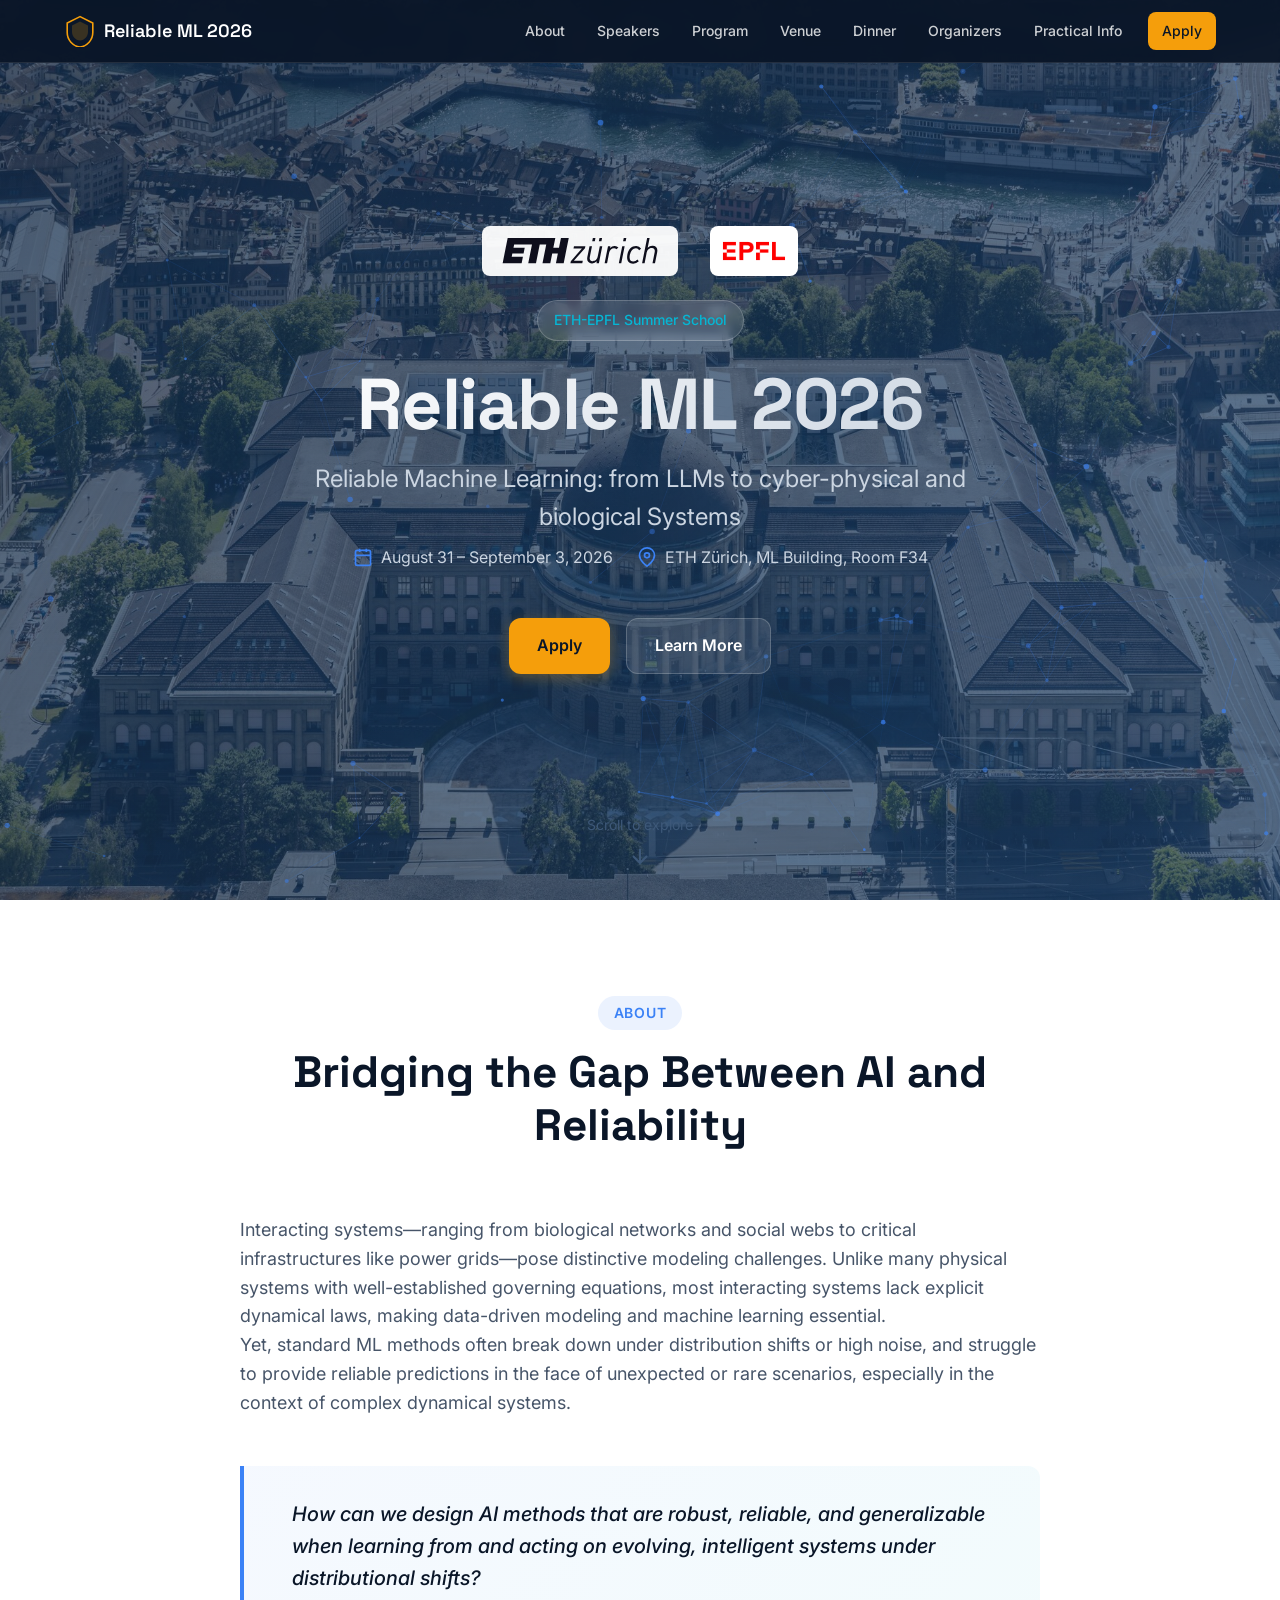
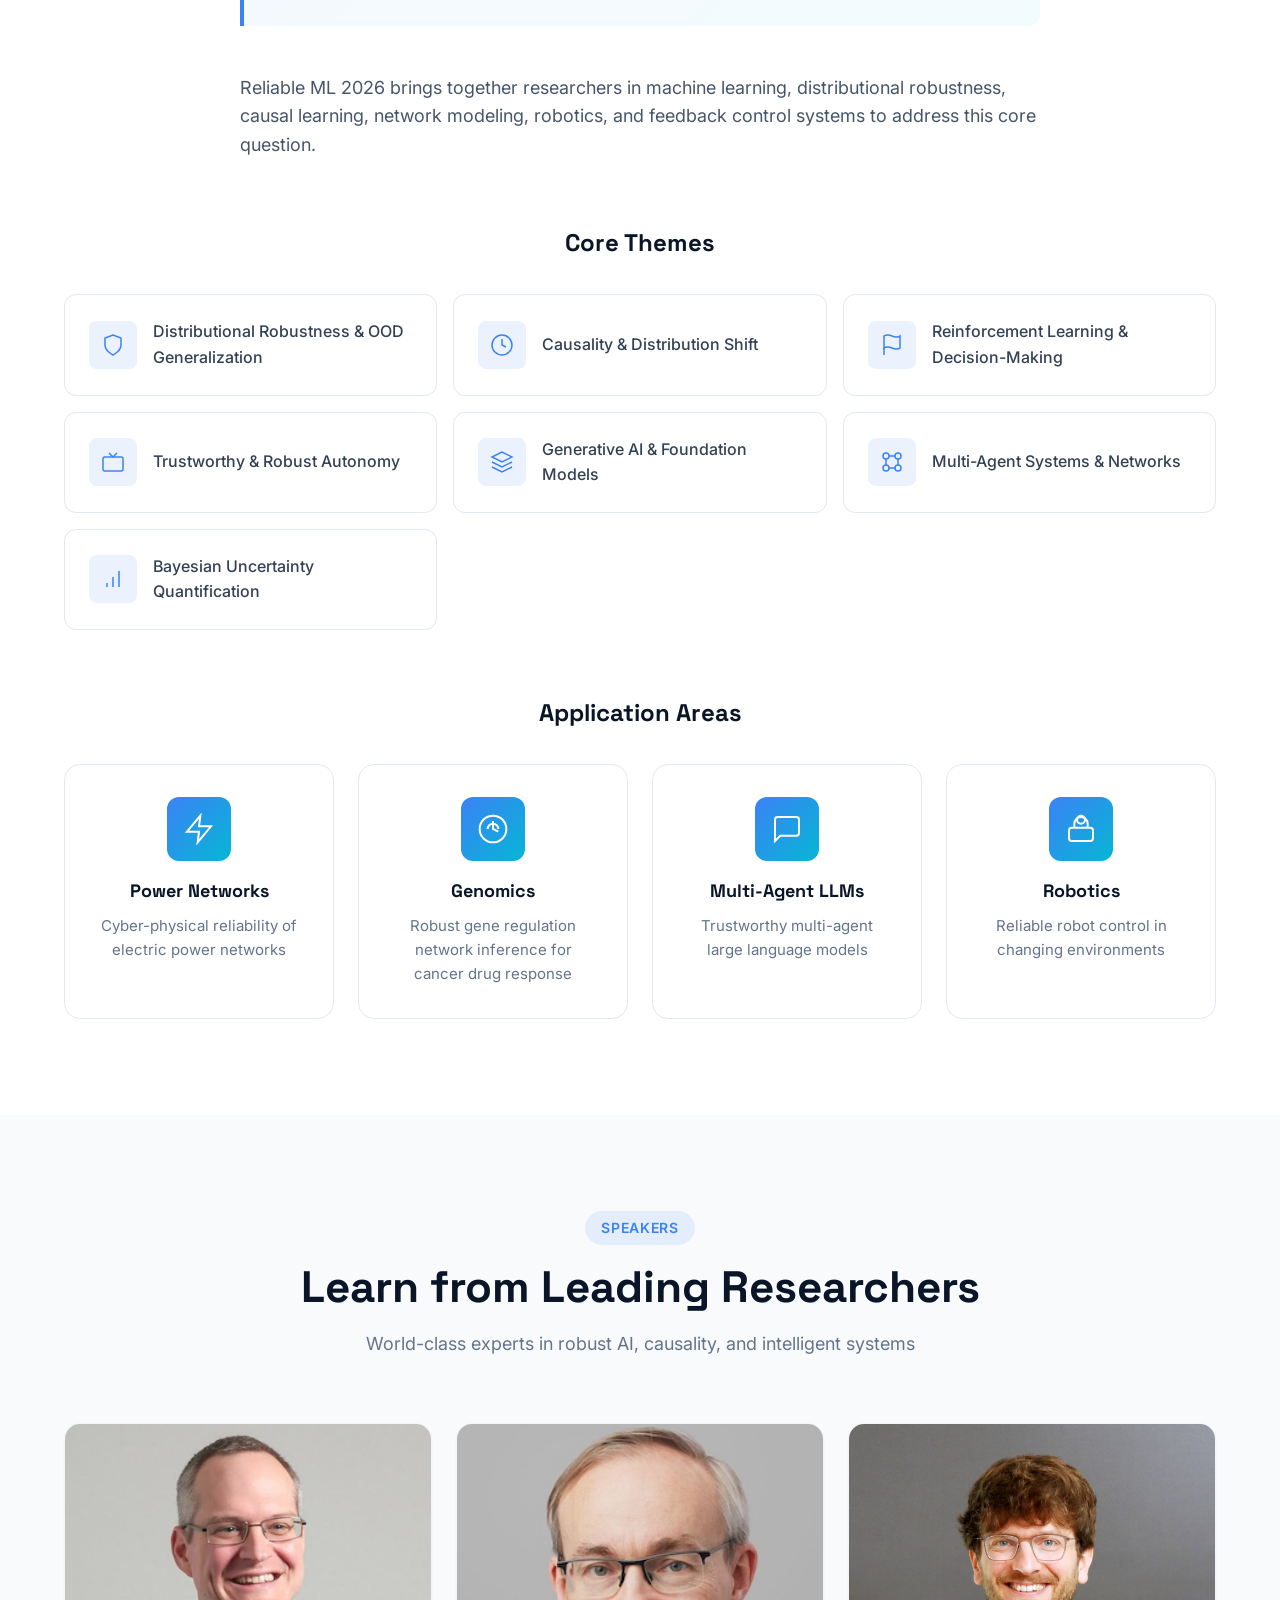
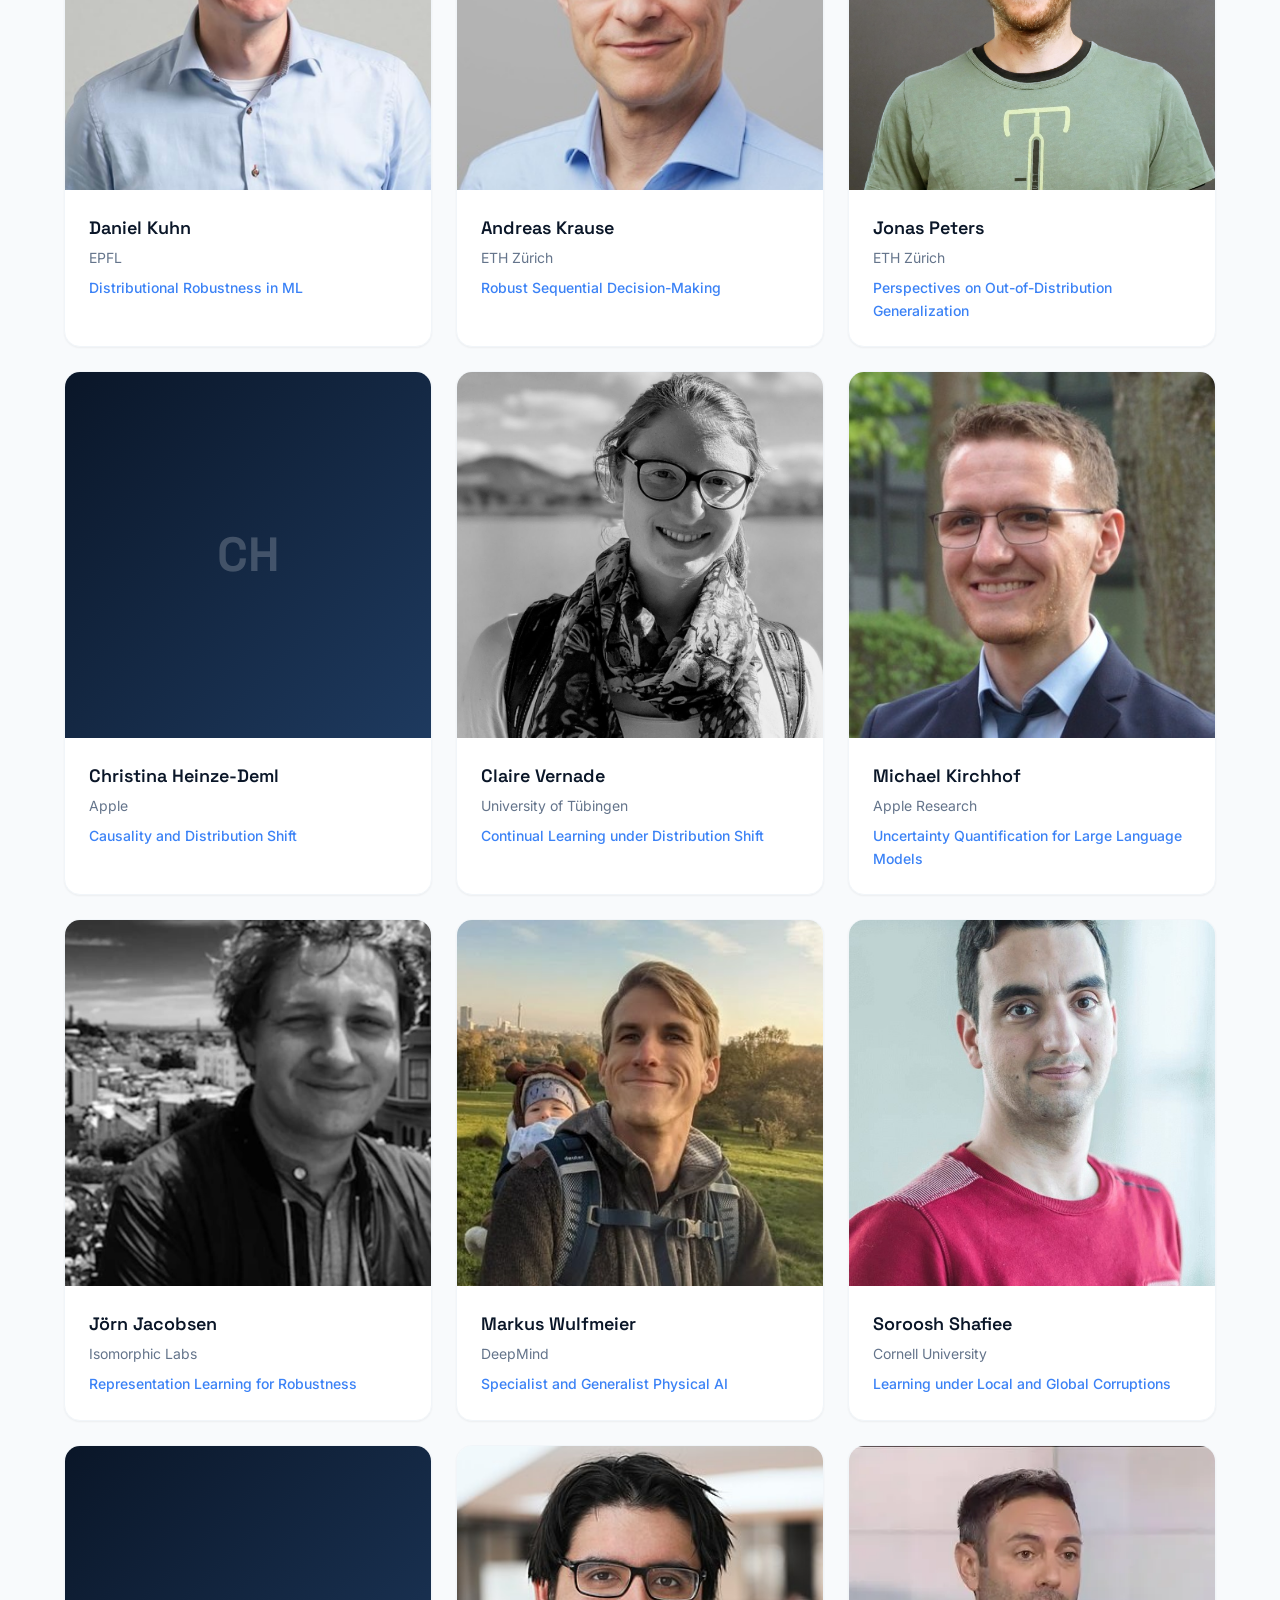
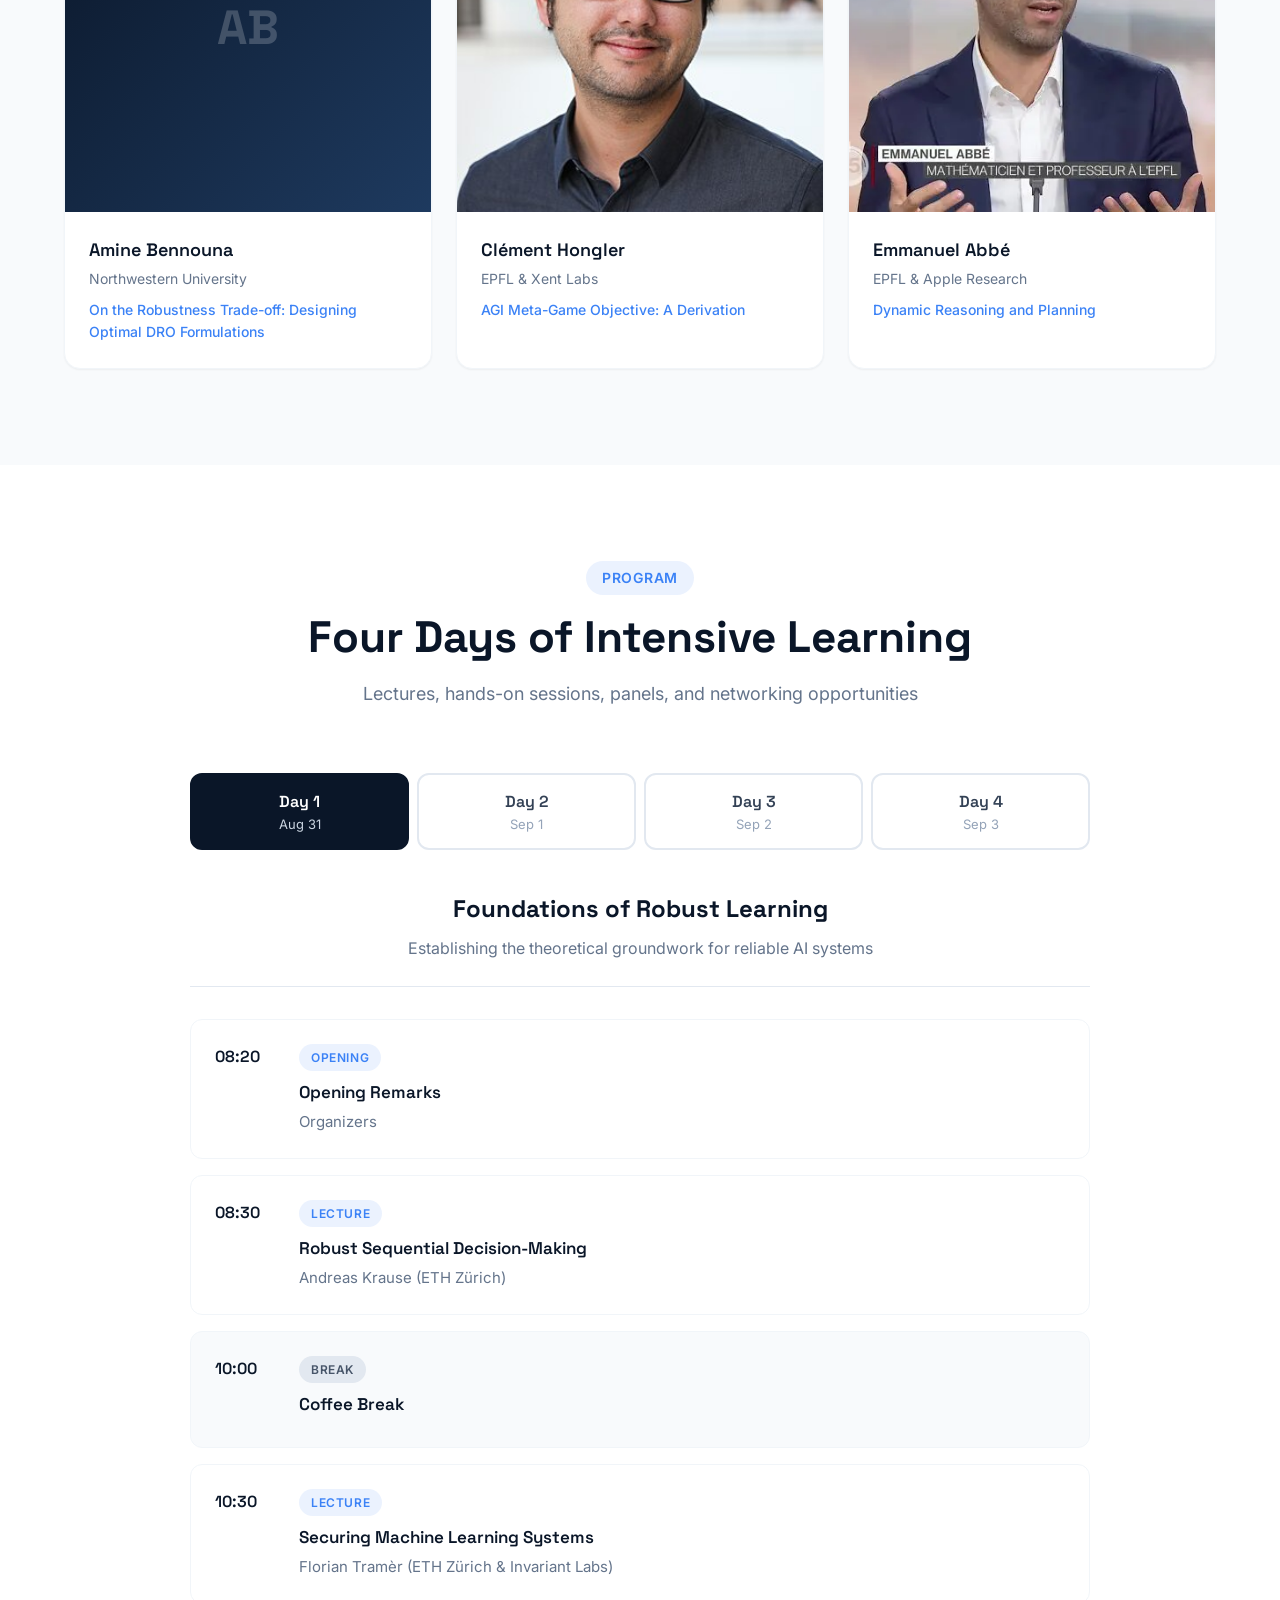
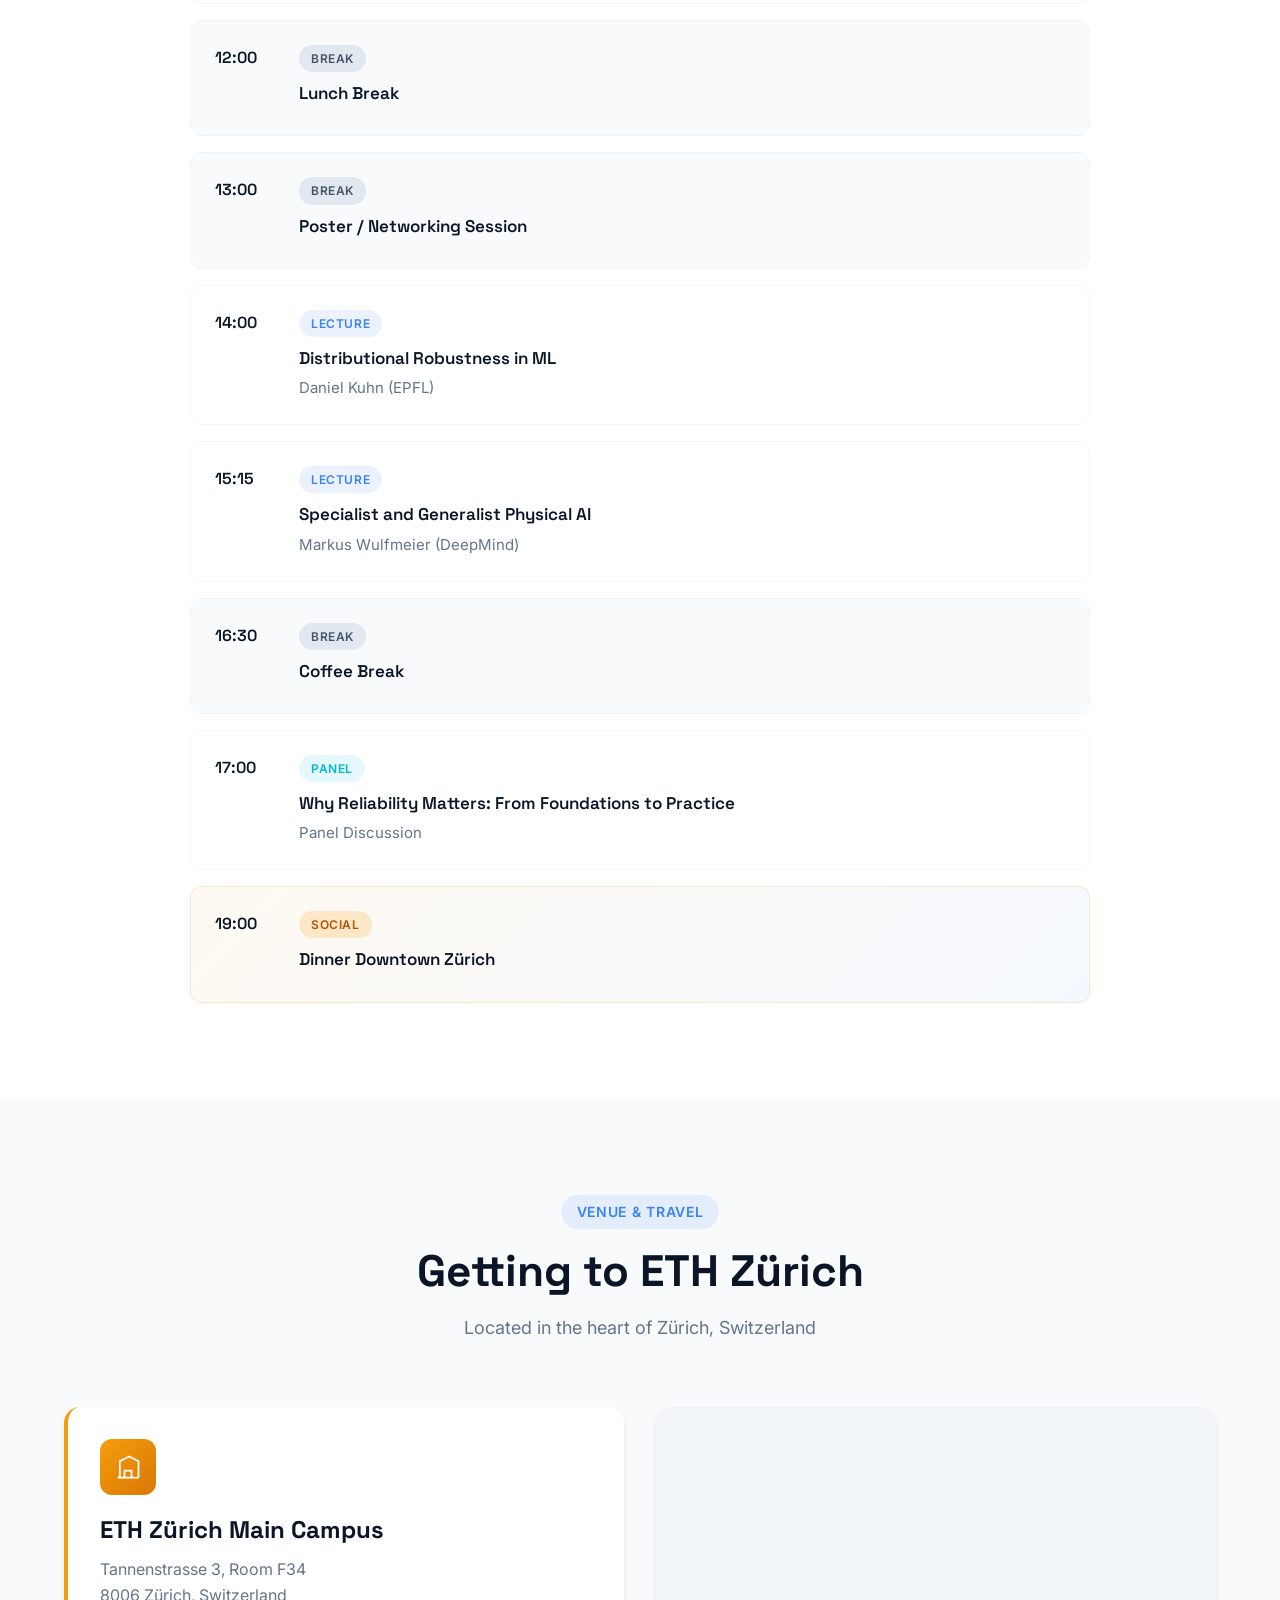
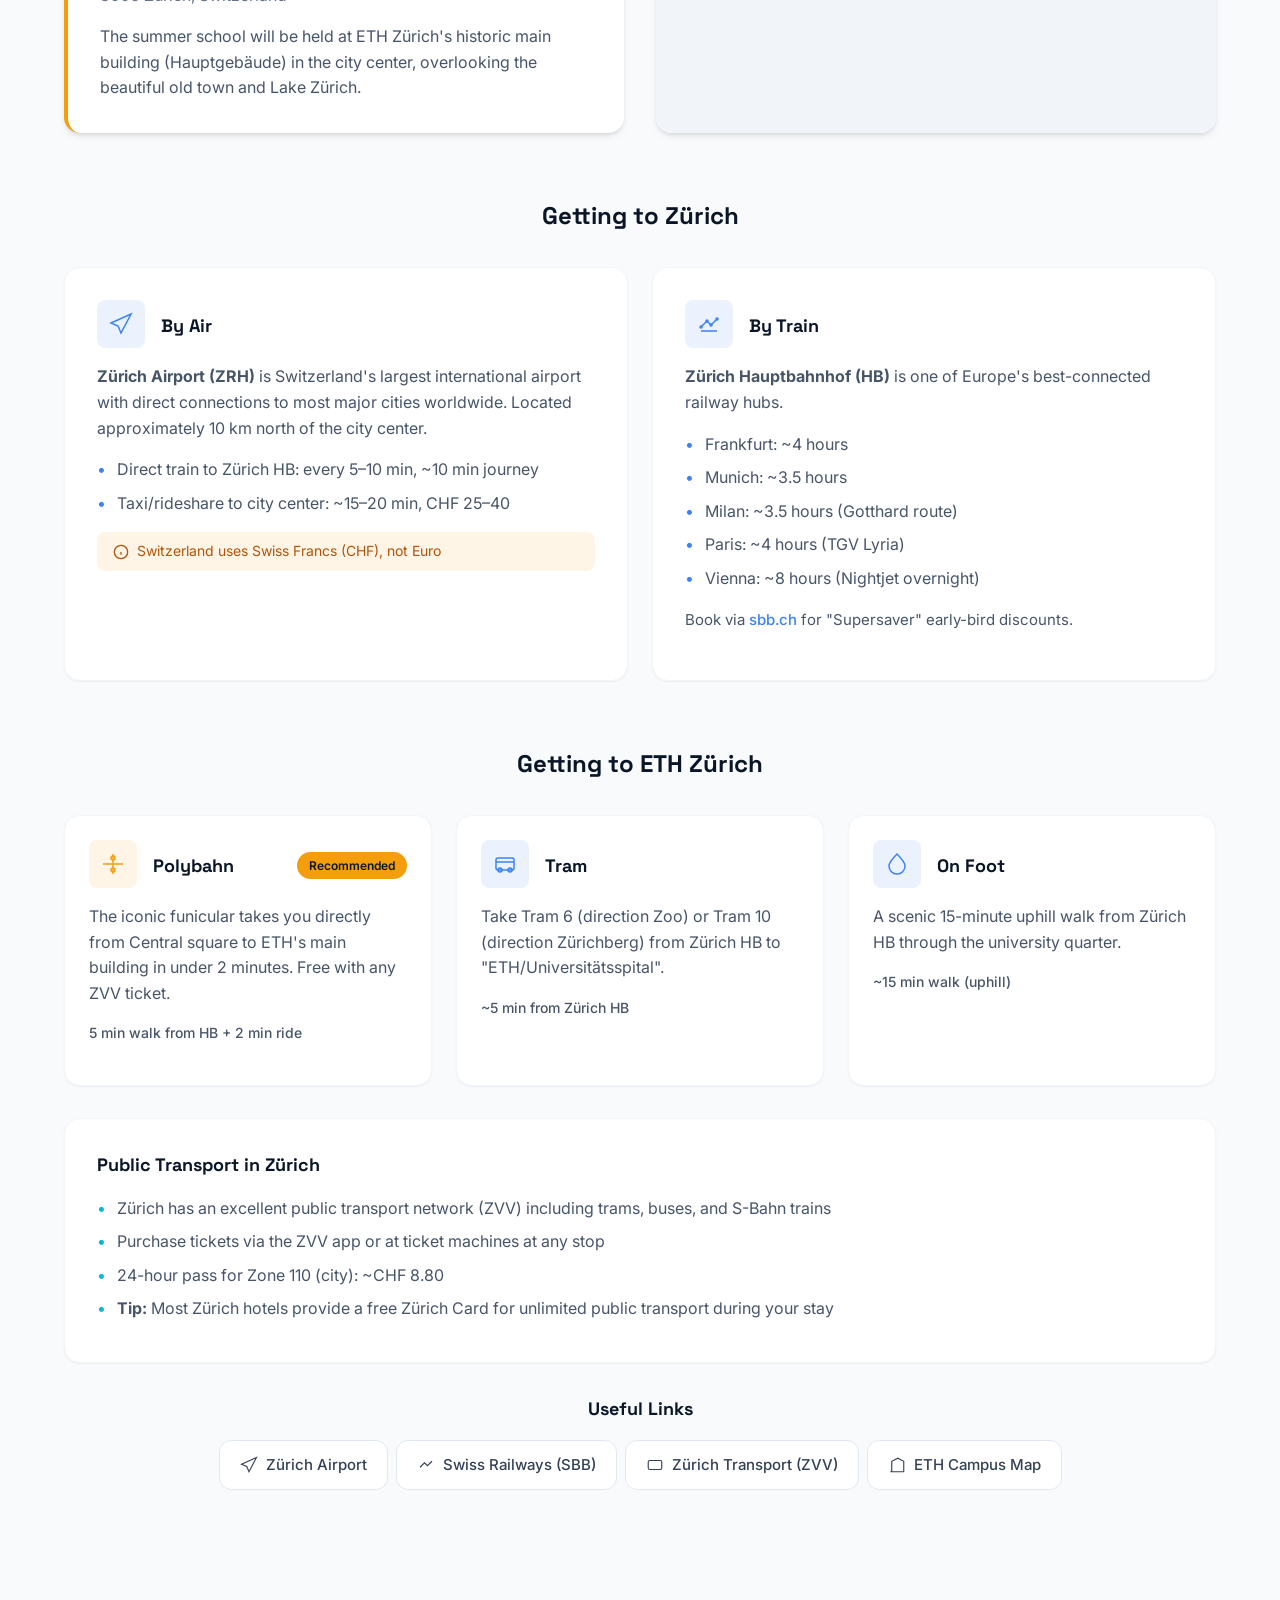
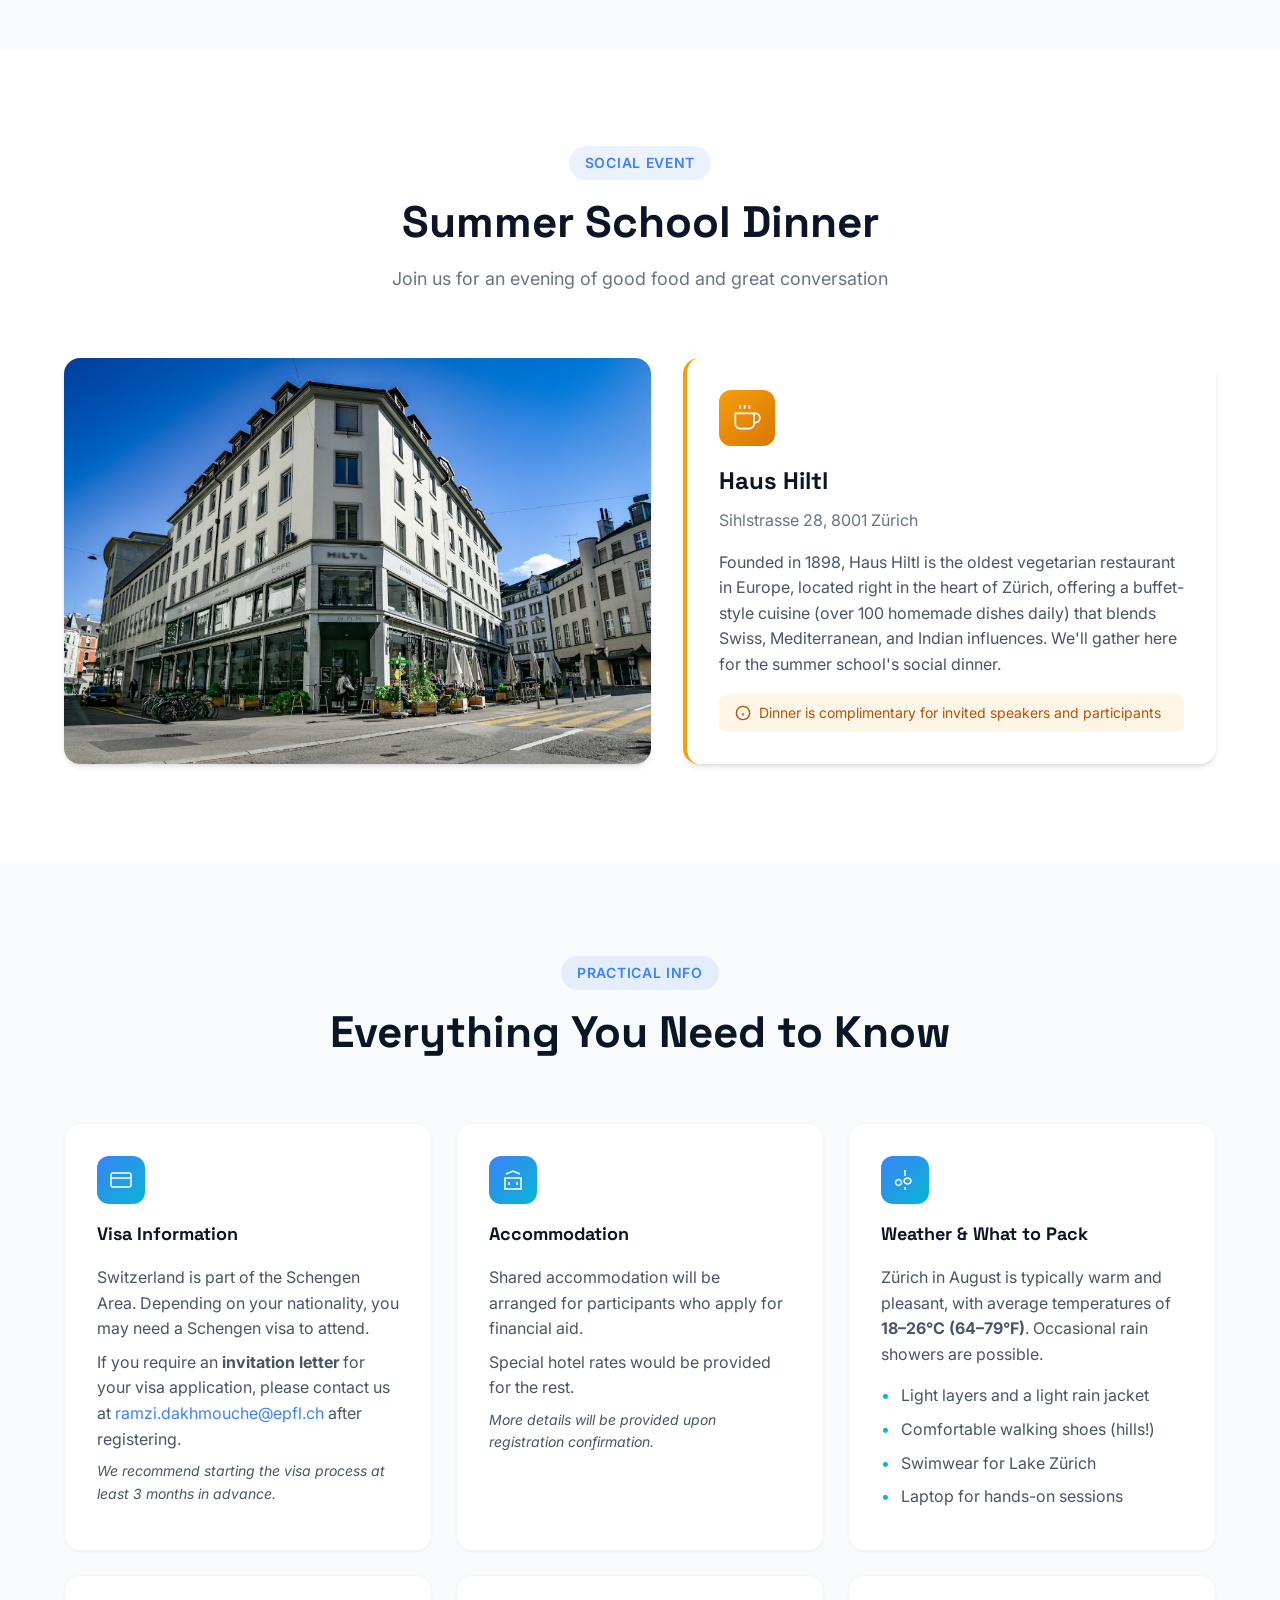
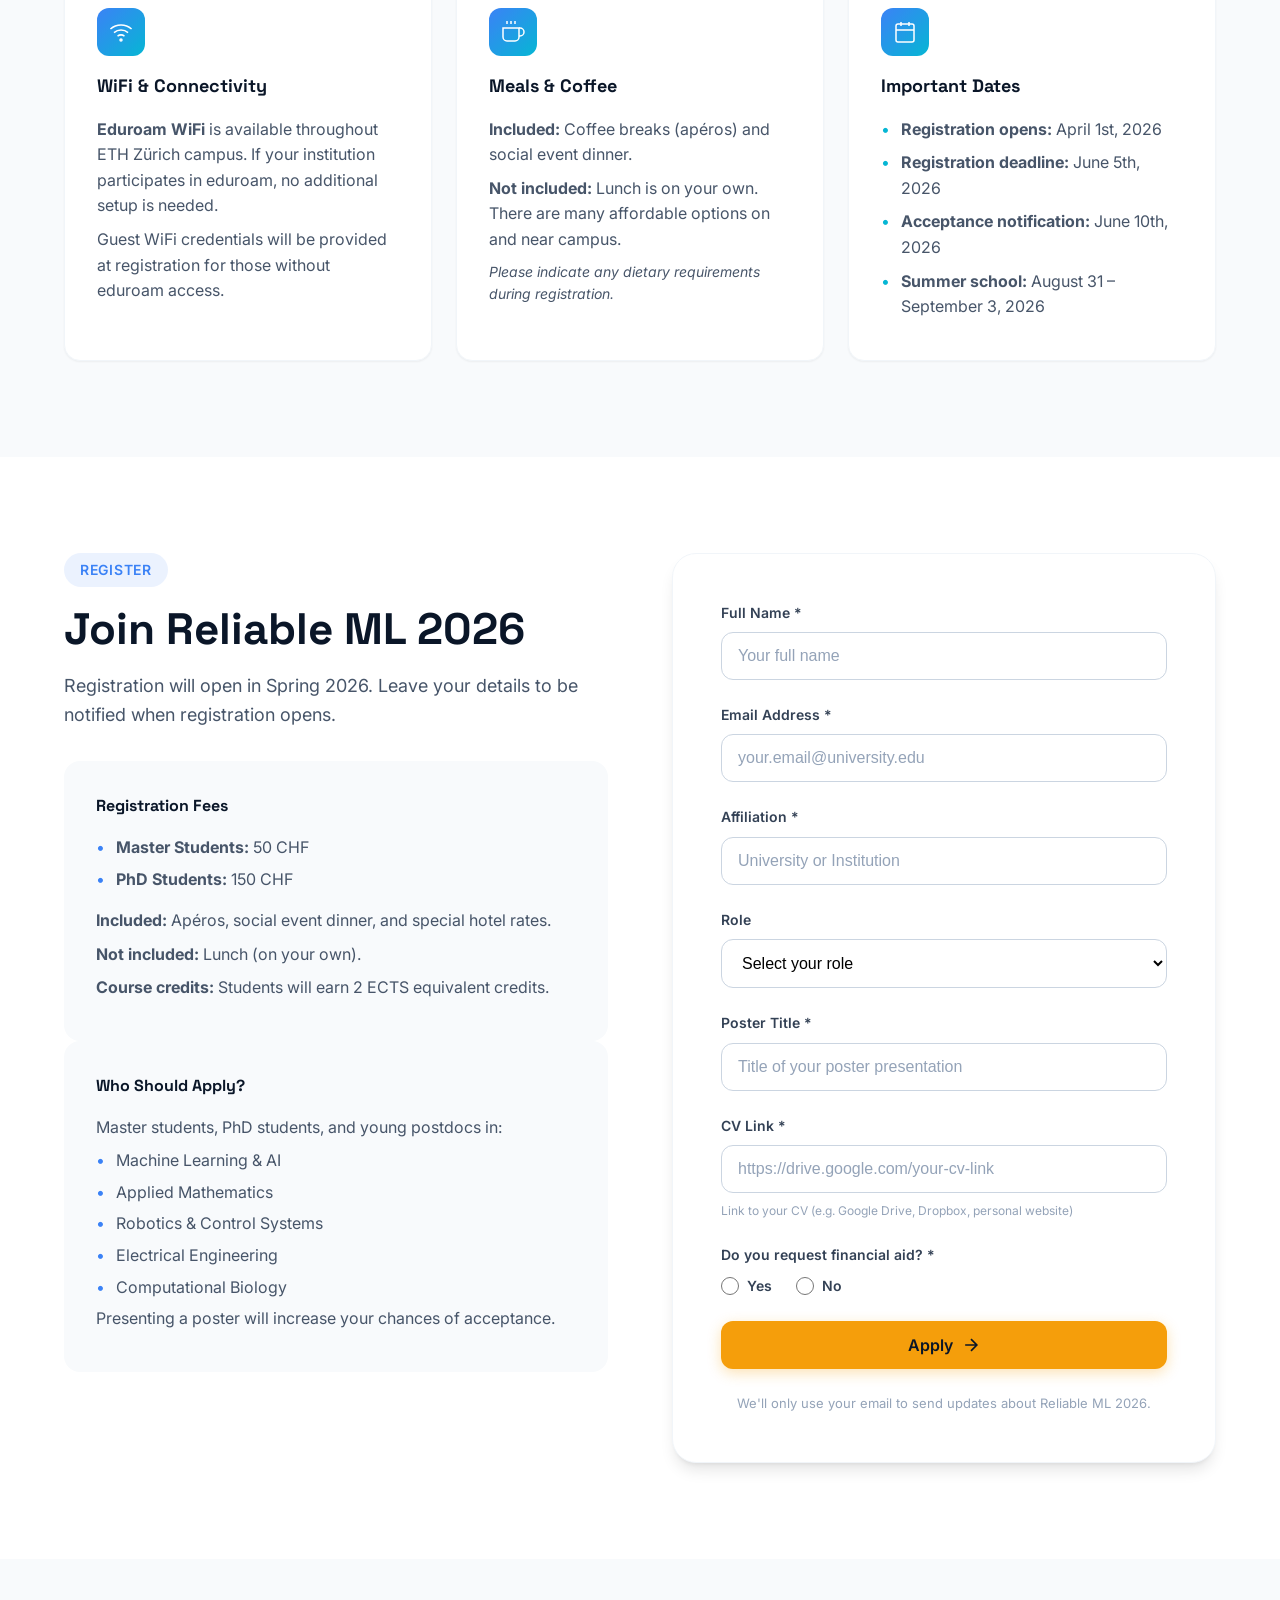
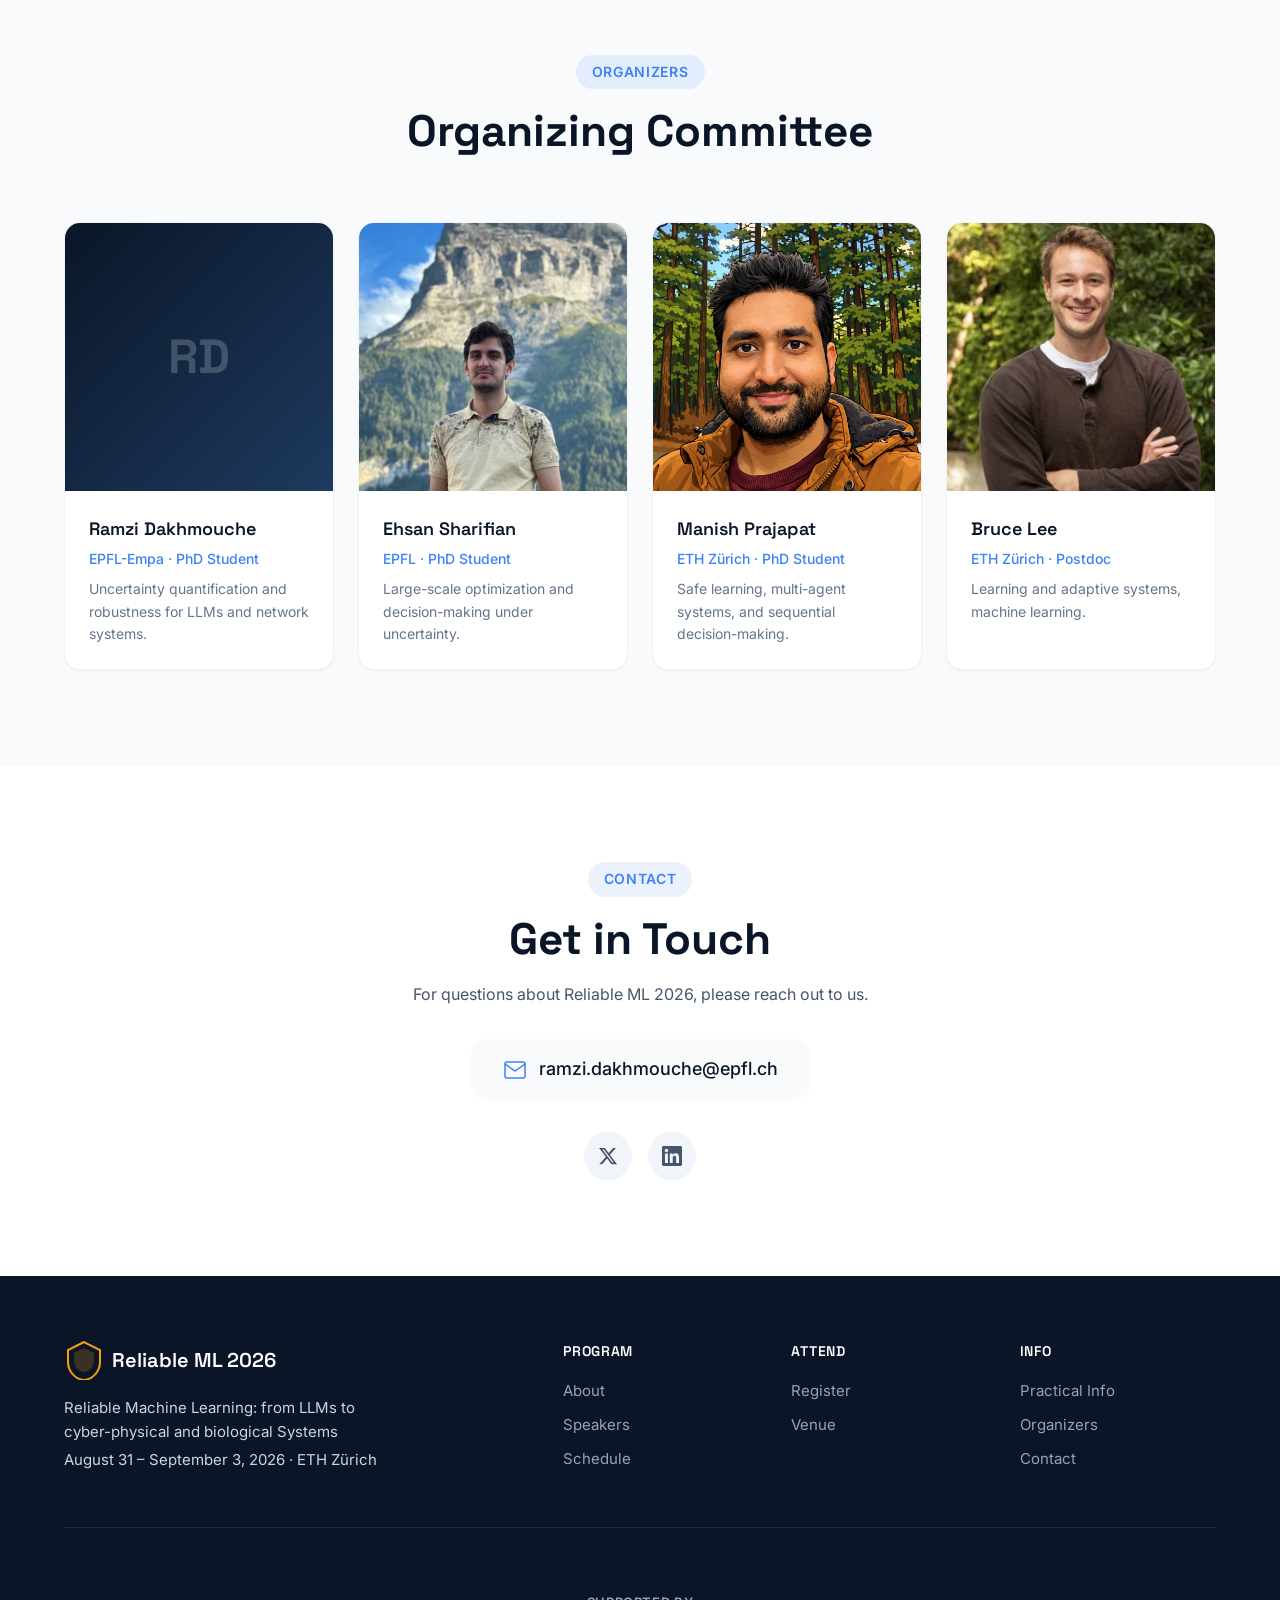
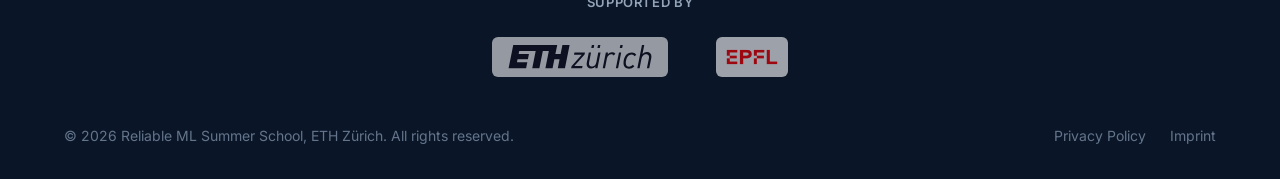
==== index.html @ d32b2387 "Update index.html" ====
<!DOCTYPE html>
<html lang="en">
<head>
    <meta charset="UTF-8">
    <meta name="viewport" content="width=device-width, initial-scale=1.0">
    <title>Reliable ML 2026 — Reliable Machine Learning: from LLMs to cyber-physical and biological Systems | ETH Zürich Summer School</title>
    <meta name="description" content="Reliable ML 2026: An ETH-EPFL summer school on Reliable Machine Learning: from LLMs to cyber-physical and biological Systems. August 31 – September 3, 2026 at ETH Zürich.">
    <meta name="keywords" content="AI, machine learning, summer school, ETH Zürich, robustness, uncertainty, distributional robustness, causality, reinforcement learning, LLMs, cyber-physical systems, biological systems">
    <!-- Open Graph -->
    <meta property="og:title" content="Reliable ML 2026 — Reliable Machine Learning: from LLMs to cyber-physical and biological Systems">
    <meta property="og:description" content="ETH-EPFL summer school on Reliable Machine Learning: from LLMs to cyber-physical and biological Systems. August 31 – September 3, 2026 at ETH Zürich ML Building, Room F34.">
    <meta property="og:type" content="website">
    <meta property="og:url" content="https://reliable-ml.github.io">
    <meta property="og:image" content="https://reliable-ml.github.io/assets/og-image.png">
    <!-- Twitter Card -->
    <meta name="twitter:card" content="summary_large_image">
    <meta name="twitter:title" content="Reliable ML 2026 — ETH Zürich Summer School">
    <meta name="twitter:description" content="Reliable Machine Learning: from LLMs to cyber-physical and biological Systems. August 31 – September 3, 2026.">
    <!-- Fonts -->
    <link rel="preconnect" href="https://fonts.googleapis.com">
    <link rel="preconnect" href="https://fonts.gstatic.com" crossorigin>
    <link href="https://fonts.googleapis.com/css2?family=Inter:wght@400;500;600;700&family=Space+Grotesk:wght@500;600;700&display=swap" rel="stylesheet">
    <!-- Styles -->
    <link rel="stylesheet" href="css/styles.css">
    <!-- Favicon -->
    <link rel="icon" type="image/svg+xml" href="assets/favicon.svg">
</head>
<body>
    <!-- Navigation -->
    <nav class="nav" id="nav">
        <div class="nav-container">
            <a href="#hero" class="nav-logo">
                <svg class="nav-logo-icon" viewBox="0 0 40 40" fill="none" xmlns="http://www.w3.org/2000/svg">
                    <path d="M20 2L4 10V22C4 31.05 10.95 39.35 20 40C29.05 39.35 36 31.05 36 22V10L20 2Z" stroke="currentColor" stroke-width="2" fill="none"/>
                    <path d="M20 8L10 13V21C10 26.55 14.15 31.65 20 32C25.85 31.65 30 26.55 30 21V13L20 8Z" fill="currentColor" opacity="0.2"/>
                </svg>
                <span>Reliable ML 2026</span>
            </a>
            <button class="nav-toggle" id="nav-toggle" aria-label="Toggle navigation">
                <span></span>
                <span></span>
                <span></span>
            </button>
            <ul class="nav-menu" id="nav-menu">
                <li><a href="#about" class="nav-link">About</a></li>
                <li><a href="#speakers" class="nav-link">Speakers</a></li>
                <li><a href="#program" class="nav-link">Program</a></li>
                <li><a href="#venue" class="nav-link">Venue</a></li>
                <li><a href="#dinner" class="nav-link">Dinner</a></li>
                <li><a href="#organizers" class="nav-link">Organizers</a></li>
                <li><a href="#practical" class="nav-link">Practical Info</a></li>
                <li><a href="#register" class="nav-link nav-link-cta">Apply</a></li>
            </ul>
        </div>
    </nav>
    <!-- Hero Section -->
    <section class="hero" id="hero">
        <canvas class="hero-canvas" id="hero-canvas"></canvas>
        <div class="hero-shield">
            <svg viewBox="0 0 200 240" fill="none" xmlns="http://www.w3.org/2000/svg">
                <path d="M100 10L20 45V115C20 170 55 215 100 230C145 215 180 170 180 115V45L100 10Z"
                      stroke="url(#shield-gradient)" stroke-width="2" fill="none" class="shield-outer"/>
                <path d="M100 30L40 55V115C40 160 65 195 100 205C135 195 160 160 160 115V55L100 30Z"
                      fill="url(#shield-fill)" class="shield-inner"/>
                <defs>
                    <linearGradient id="shield-gradient" x1="100" y1="10" x2="100" y2="230" gradientUnits="userSpaceOnUse">
                        <stop stop-color="#F59E0B" stop-opacity="0.8"/>
                        <stop offset="1" stop-color="#3B82F6" stop-opacity="0.4"/>
                    </linearGradient>
                    <linearGradient id="shield-fill" x1="100" y1="30" x2="100" y2="205" gradientUnits="userSpaceOnUse">
                        <stop stop-color="#F59E0B" stop-opacity="0.1"/>
                        <stop offset="1" stop-color="#3B82F6" stop-opacity="0.05"/>
                    </linearGradient>
                </defs>
            </svg>
        </div>
        <div class="hero-content">
            <div class="hero-institutions">
                <img src="assets/sponsors/eth-zurich.svg" alt="ETH Zürich" class="hero-institution-logo">
                <img src="assets/sponsors/epfl.png" alt="EPFL" class="hero-institution-logo" style="padding: 0;">
            </div>
            <div class="hero-badge">ETH-EPFL Summer School</div>
            <h1 class="hero-title">Reliable ML 2026</h1>
            <p class="hero-subtitle">Reliable Machine Learning: from LLMs to cyber-physical and biological Systems</p>
            <div class="hero-meta">
                <div class="hero-meta-item">
                    <svg class="icon" viewBox="0 0 24 24" fill="none" stroke="currentColor" stroke-width="2">
                        <rect x="3" y="4" width="18" height="18" rx="2" ry="2"></rect>
                        <line x1="16" y1="2" x2="16" y2="6"></line>
                        <line x1="8" y1="2" x2="8" y2="6"></line>
                        <line x1="3" y1="10" x2="21" y2="10"></line>
                    </svg>
                    <span>August 31 – September 3, 2026</span>
                </div>
                <div class="hero-meta-item">
                    <svg class="icon" viewBox="0 0 24 24" fill="none" stroke="currentColor" stroke-width="2">
                        <path d="M21 10c0 7-9 13-9 13s-9-6-9-13a9 9 0 0 1 18 0z"></path>
                        <circle cx="12" cy="10" r="3"></circle>
                    </svg>
                    <span>ETH Zürich, ML Building, Room F34</span>
                </div>
            </div>
            <div class="hero-cta">
                <a href="#register" class="btn btn-primary">Apply</a>
                <a href="#about" class="btn btn-secondary">Learn More</a>
            </div>
        </div>
        <div class="hero-scroll">
            <span>Scroll to explore</span>
            <svg viewBox="0 0 24 24" fill="none" stroke="currentColor" stroke-width="2">
                <path d="M12 5v14M19 12l-7 7-7-7"/>
            </svg>
        </div>
    </section>
    <!-- About Section -->
    <section class="section" id="about">
        <div class="container">
            <div class="section-header animate-on-scroll">
                <span class="section-tag">About</span>
                <h2 class="section-title">Bridging the Gap Between AI and Reliability</h2>
            </div>
            <div class="about-content animate-on-scroll">
                <div class="about-text">
                    <p>Interacting systems—ranging from biological networks and social webs to critical infrastructures like power grids—pose distinctive modeling challenges. Unlike many physical systems with well-established governing equations, most interacting systems lack explicit dynamical laws, making data-driven modeling and machine learning essential.</p>
                    <p>Yet, standard ML methods often break down under distribution shifts or high noise, and struggle to provide reliable predictions in the face of unexpected or rare scenarios, especially in the context of complex dynamical systems.</p>
                </div>
                <blockquote class="about-quote">
                    <p>How can we design AI methods that are robust, reliable, and generalizable when learning from and acting on evolving, intelligent systems under distributional shifts?</p>
                </blockquote>
                <p class="about-text">Reliable ML 2026 brings together researchers in machine learning, distributional robustness, causal learning, network modeling, robotics, and feedback control systems to address this core question.</p>
            </div>
            <div class="themes animate-on-scroll">
                <h3 class="themes-title">Core Themes</h3>
                <div class="themes-grid">
                    <div class="theme-item">
                        <div class="theme-icon">
                            <svg viewBox="0 0 24 24" fill="none" stroke="currentColor" stroke-width="1.5">
                                <path d="M12 22s8-4 8-10V5l-8-3-8 3v7c0 6 8 10 8 10z"/>
                            </svg>
                        </div>
                        <span>Distributional Robustness & OOD Generalization</span>
                    </div>
                    <div class="theme-item">
                        <div class="theme-icon">
                            <svg viewBox="0 0 24 24" fill="none" stroke="currentColor" stroke-width="1.5">
                                <circle cx="12" cy="12" r="10"/>
                                <path d="M12 6v6l4 2"/>
                            </svg>
                        </div>
                        <span>Causality & Distribution Shift</span>
                    </div>
                    <div class="theme-item">
                        <div class="theme-icon">
                            <svg viewBox="0 0 24 24" fill="none" stroke="currentColor" stroke-width="1.5">
                                <path d="M4 15s1-1 4-1 5 2 8 2 4-1 4-1V3s-1 1-4 1-5-2-8-2-4 1-4 1z"/>
                                <line x1="4" y1="22" x2="4" y2="15"/>
                            </svg>
                        </div>
                        <span>Reinforcement Learning & Decision-Making</span>
                    </div>
                    <div class="theme-item">
                        <div class="theme-icon">
                            <svg viewBox="0 0 24 24" fill="none" stroke="currentColor" stroke-width="1.5">
                                <rect x="2" y="7" width="20" height="14" rx="2" ry="2"/>
                                <path d="M16 3l-4 4-4-4"/>
                            </svg>
                        </div>
                        <span>Trustworthy & Robust Autonomy</span>
                    </div>
                    <div class="theme-item">
                        <div class="theme-icon">
                            <svg viewBox="0 0 24 24" fill="none" stroke="currentColor" stroke-width="1.5">
                                <polygon points="12 2 2 7 12 12 22 7 12 2"/>
                                <polyline points="2 17 12 22 22 17"/>
                                <polyline points="2 12 12 17 22 12"/>
                            </svg>
                        </div>
                        <span>Generative AI & Foundation Models</span>
                    </div>
                    <div class="theme-item">
                        <div class="theme-icon">
                            <svg viewBox="0 0 24 24" fill="none" stroke="currentColor" stroke-width="1.5">
                                <circle cx="6" cy="6" r="3"/>
                                <circle cx="18" cy="6" r="3"/>
                                <circle cx="6" cy="18" r="3"/>
                                <circle cx="18" cy="18" r="3"/>
                                <line x1="6" y1="9" x2="6" y2="15"/>
                                <line x1="18" y1="9" x2="18" y2="15"/>
                                <line x1="9" y1="6" x2="15" y2="6"/>
                                <line x1="9" y1="18" x2="15" y2="18"/>
                            </svg>
                        </div>
                        <span>Multi-Agent Systems & Networks</span>
                    </div>
                    <div class="theme-item">
                        <div class="theme-icon">
                            <svg viewBox="0 0 24 24" fill="none" stroke="currentColor" stroke-width="1.5">
                                <path d="M12 20V10"/>
                                <path d="M18 20V4"/>
                                <path d="M6 20v-4"/>
                            </svg>
                        </div>
                        <span>Bayesian Uncertainty Quantification</span>
                    </div>
                </div>
            </div>
            <div class="applications animate-on-scroll">
                <h3 class="applications-title">Application Areas</h3>
                <div class="applications-grid">
                    <div class="application-card">
                        <div class="application-icon">
                            <svg viewBox="0 0 24 24" fill="none" stroke="currentColor" stroke-width="1.5">
                                <path d="M13 2L3 14h9l-1 8 10-12h-9l1-8z"/>
                            </svg>
                        </div>
                        <h4>Power Networks</h4>
                        <p>Cyber-physical reliability of electric power networks</p>
                    </div>
                    <div class="application-card">
                        <div class="application-icon">
                            <svg viewBox="0 0 24 24" fill="none" stroke="currentColor" stroke-width="1.5">
                                <circle cx="12" cy="12" r="10"/>
                                <path d="M12 6v6l4 2"/>
                                <path d="M8 12a4 4 0 0 1 8 0"/>
                            </svg>
                        </div>
                        <h4>Genomics</h4>
                        <p>Robust gene regulation network inference for cancer drug response</p>
                    </div>
                    <div class="application-card">
                        <div class="application-icon">
                            <svg viewBox="0 0 24 24" fill="none" stroke="currentColor" stroke-width="1.5">
                                <path d="M21 15a2 2 0 0 1-2 2H7l-4 4V5a2 2 0 0 1 2-2h14a2 2 0 0 1 2 2z"/>
                            </svg>
                        </div>
                        <h4>Multi-Agent LLMs</h4>
                        <p>Trustworthy multi-agent large language models</p>
                    </div>
                    <div class="application-card">
                        <div class="application-icon">
                            <svg viewBox="0 0 24 24" fill="none" stroke="currentColor" stroke-width="1.5">
                                <rect x="3" y="11" width="18" height="10" rx="2"/>
                                <circle cx="12" cy="5" r="3"/>
                                <path d="M7 11V8a5 5 0 0 1 10 0v3"/>
                            </svg>
                        </div>
                        <h4>Robotics</h4>
                        <p>Reliable robot control in changing environments</p>
                    </div>
                </div>
            </div>
        </div>
    </section>
    <!-- Speakers Section -->
    <section class="section section-alt" id="speakers">
        <div class="container">
            <div class="section-header animate-on-scroll">
                <span class="section-tag">Speakers</span>
                <h2 class="section-title">Learn from Leading Researchers</h2>
                <p class="section-subtitle">World-class experts in robust AI, causality, and intelligent systems</p>
            </div>
            <div class="speakers-grid animate-on-scroll">
                <div class="speaker-card">
                    <div class="speaker-photo" data-initials="DK">
                        <img src="assets/speakers/daniel-kuhn.png" alt="Daniel Kuhn" onerror="this.style.display='none'">
                    </div>
                    <div class="speaker-info">
                        <h4 class="speaker-name">Daniel Kuhn</h4>
                        <p class="speaker-affiliation">EPFL</p>
                        <p class="speaker-talk">Distributional Robustness in ML</p>
                    </div>
                </div>
                <div class="speaker-card">
                    <div class="speaker-photo" data-initials="AK">
                        <img src="assets/speakers/Andreas-Krause-2025-web.jpg" alt="Andreas Krause" onerror="this.style.display='none'">
                    </div>
                    <div class="speaker-info">
                        <h4 class="speaker-name">Andreas Krause</h4>
                        <p class="speaker-affiliation">ETH Zürich</p>
                        <p class="speaker-talk">Robust Sequential Decision-Making</p>
                    </div>
                </div>
                <div class="speaker-card">
                    <div class="speaker-photo" data-initials="JP">
                        <img src="assets/speakers/jonas-peters.jpg" alt="Jonas Peters" onerror="this.style.display='none'">
                    </div>
                    <div class="speaker-info">
                        <h4 class="speaker-name">Jonas Peters</h4>
                        <p class="speaker-affiliation">ETH Zürich</p>
                        <p class="speaker-talk">Perspectives on Out-of-Distribution Generalization</p>
                    </div>
                </div>
                <div class="speaker-card">
                    <div class="speaker-photo" data-initials="CH">
                        <img src="assets/speakers/christina-heinze-deml.png" alt="Christina Heinze-Deml" onerror="this.style.display='none'">
                    </div>
                    <div class="speaker-info">
                        <h4 class="speaker-name">Christina Heinze-Deml</h4>
                        <p class="speaker-affiliation">Apple</p>
                        <p class="speaker-talk">Causality and Distribution Shift</p>
                    </div>
                </div>
                <div class="speaker-card">
                    <div class="speaker-photo" data-initials="CV">
                        <img src="assets/speakers/Claire_img.jpg" alt="Claire Vernade" onerror="this.style.display='none'">
                    </div>
                    <div class="speaker-info">
                        <h4 class="speaker-name">Claire Vernade</h4>
                        <p class="speaker-affiliation">University of Tübingen</p>
                        <p class="speaker-talk">Continual Learning under Distribution Shift</p>
                    </div>
                </div>
                <div class="speaker-card">
                    <div class="speaker-photo" data-initials="MK">
                        <img src="assets/speakers/michael-apple.jpeg" alt="Michael Kirchhof" onerror="this.style.display='none'">
                    </div>
                    <div class="speaker-info">
                        <h4 class="speaker-name">Michael Kirchhof</h4>
                        <p class="speaker-affiliation">Apple Research</p>
                        <p class="speaker-talk">Uncertainty Quantification for Large Language Models</p>
                    </div>
                </div>
                <div class="speaker-card">
                    <div class="speaker-photo" data-initials="JJ">
                        <img src="assets/speakers/Jorn-Jacobsen.jpg" alt="Jörn Jacobsen" onerror="this.style.display='none'">
                    </div>
                    <div class="speaker-info">
                        <h4 class="speaker-name">Jörn Jacobsen</h4>
                        <p class="speaker-affiliation">Isomorphic Labs</p>
                        <p class="speaker-talk">Representation Learning for Robustness</p>
                    </div>
                </div>
                <div class="speaker-card">
                    <div class="speaker-photo" data-initials="MW">
                        <img src="assets/speakers/markus-wulfmeier.jpg" alt="Markus Wulfmeier" onerror="this.style.display='none'">
                    </div>
                    <div class="speaker-info">
                        <h4 class="speaker-name">Markus Wulfmeier</h4>
                        <p class="speaker-affiliation">DeepMind</p>
                        <p class="speaker-talk">Specialist and Generalist Physical AI</p>
                    </div>
                </div>
                <div class="speaker-card">
                    <div class="speaker-photo" data-initials="SS">
                        <img src="assets/speakers/soroosh-shafiee.jpeg" alt="Soroosh Shafiee" onerror="this.style.display='none'">
                    </div>
                    <div class="speaker-info">
                        <h4 class="speaker-name">Soroosh Shafiee</h4>
                        <p class="speaker-affiliation">Cornell University</p>
                        <p class="speaker-talk">Learning under Local and Global Corruptions</p>
                    </div>
                </div>
                <div class="speaker-card">
                    <div class="speaker-photo" data-initials="AB">
                        <img src="assets/speakers/Amine_photo.jpg" alt="Amine Bennouna" onerror="this.style.display='none'">
                    </div>
                    <div class="speaker-info">
                        <h4 class="speaker-name">Amine Bennouna</h4>
                        <p class="speaker-affiliation">Northwestern University</p>
                        <p class="speaker-talk">On the Robustness Trade-off: Designing Optimal DRO Formulations</p>
                    </div>
                </div>
                <div class="speaker-card">
                    <div class="speaker-photo" data-initials="AC">
                        <img src="assets/speakers/2018_Clement_Hongler_Portrait.jpg" alt="Clément Hongler" onerror="this.style.display='none'">
                    </div>
                    <div class="speaker-info">
                        <h4 class="speaker-name">Clément Hongler</h4>
                        <p class="speaker-affiliation">EPFL & Xent Labs</p>
                        <p class="speaker-talk">AGI Meta-Game Objective: A Derivation</p>
                    </div>
                </div>
                <div class="speaker-card">
                    <div class="speaker-photo" data-initials="AD">
                        <img src="assets/speakers/EA.png" alt="Emmanuel Abbé" onerror="this.style.display='none'">
                    </div>
                    <div class="speaker-info">
                        <h4 class="speaker-name">Emmanuel Abbé</h4>
                        <p class="speaker-affiliation">EPFL & Apple Research</p>
                        <p class="speaker-talk">Dynamic Reasoning and Planning</p>
                    </div>
                </div>
            </div>
        </div>
    </section>
    <!-- Program Section -->
    <section class="section" id="program">
        <div class="container">
            <div class="section-header animate-on-scroll">
                <span class="section-tag">Program</span>
                <h2 class="section-title">Four Days of Intensive Learning</h2>
                <p class="section-subtitle">Lectures, hands-on sessions, panels, and networking opportunities</p>
            </div>
            <div class="schedule animate-on-scroll">
                <div class="schedule-tabs">
                    <button class="schedule-tab active" data-day="1">
                        <span class="schedule-tab-day">Day 1</span>
                        <span class="schedule-tab-date">Aug 31</span>
                    </button>
                    <button class="schedule-tab" data-day="2">
                        <span class="schedule-tab-day">Day 2</span>
                        <span class="schedule-tab-date">Sep 1</span>
                    </button>
                    <button class="schedule-tab" data-day="3">
                        <span class="schedule-tab-day">Day 3</span>
                        <span class="schedule-tab-date">Sep 2</span>
                    </button>
                    <button class="schedule-tab" data-day="4">
                        <span class="schedule-tab-day">Day 4</span>
                        <span class="schedule-tab-date">Sep 3</span>
                    </button>
                </div>
                <div class="schedule-content">
                    <!-- Day 1 -->
                    <div class="schedule-day active" data-day="1">
                        <div class="schedule-day-header">
                            <h3>Foundations of Robust Learning</h3>
                            <p>Establishing the theoretical groundwork for reliable AI systems</p>
                        </div>
                        <div class="schedule-items">
                            <div class="schedule-item">
                                <div class="schedule-time">08:20</div>
                                <div class="schedule-details">
                                    <span class="schedule-type type-talk">Opening</span>
                                    <h4>Opening Remarks</h4>
                                    <p>Organizers</p>
                                </div>
                            </div>
                            <div class="schedule-item">
                                <div class="schedule-time">08:30</div>
                                <div class="schedule-details">
                                    <span class="schedule-type type-talk">Lecture</span>
                                    <h4>Robust Sequential Decision-Making</h4>
                                    <p>Andreas Krause (ETH Zürich)</p>
                                </div>
                            </div>
                            <div class="schedule-item schedule-item-break">
                                <div class="schedule-time">10:00</div>
                                <div class="schedule-details">
                                    <span class="schedule-type type-break">Break</span>
                                    <h4>Coffee Break</h4>
                                </div>
                            </div>
                            <div class="schedule-item">
                                <div class="schedule-time">10:30</div>
                                <div class="schedule-details">
                                    <span class="schedule-type type-talk">Lecture</span>
                                    <h4>Securing Machine Learning Systems</h4>
                                    <p>Florian Tramèr (ETH Zürich & Invariant Labs)</p>
                                </div>
                            </div>
                            <div class="schedule-item schedule-item-break">
                                <div class="schedule-time">12:00</div>
                                <div class="schedule-details">
                                    <span class="schedule-type type-break">Break</span>
                                    <h4>Lunch Break</h4>
                                </div>
                            </div>
                            <div class="schedule-item schedule-item-break">
                                <div class="schedule-time">13:00</div>
                                <div class="schedule-details">
                                    <span class="schedule-type type-break">Break</span>
                                    <h4>Poster / Networking Session</h4>
                                </div>
                            </div>
                            <div class="schedule-item">
                                <div class="schedule-time">14:00</div>
                                <div class="schedule-details">
                                    <span class="schedule-type type-talk">Lecture</span>
                                    <h4>Distributional Robustness in ML</h4>
                                    <p>Daniel Kuhn (EPFL)</p>
                                </div>
                            </div>
                            <div class="schedule-item">
                                <div class="schedule-time">15:15</div>
                                <div class="schedule-details">
                                    <span class="schedule-type type-talk">Lecture</span>
                                    <h4>Specialist and Generalist Physical AI</h4>
                                    <p>Markus Wulfmeier (DeepMind)</p>
                                </div>
                            </div>
                            <div class="schedule-item schedule-item-break">
                                <div class="schedule-time">16:30</div>
                                <div class="schedule-details">
                                    <span class="schedule-type type-break">Break</span>
                                    <h4>Coffee Break</h4>
                                </div>
                            </div>
                            <div class="schedule-item">
                                <div class="schedule-time">17:00</div>
                                <div class="schedule-details">
                                    <span class="schedule-type type-panel">Panel</span>
                                    <h4>Why Reliability Matters: From Foundations to Practice</h4>
                                    <p>Panel Discussion</p>
                                </div>
                            </div>
                            <div class="schedule-item schedule-item-social">
                                <div class="schedule-time">19:00</div>
                                <div class="schedule-details">
                                    <span class="schedule-type type-social">Social</span>
                                    <h4>Dinner Downtown Zürich</h4>
                                </div>
                            </div>
                        </div>
                    </div>
                    <!-- Day 2 -->
                    <div class="schedule-day" data-day="2">
                        <div class="schedule-day-header">
                            <h3>Uncertainty and Distribution Shift</h3>
                            <p>Understanding and adapting to changing data distributions</p>
                        </div>
                        <div class="schedule-items">
                            <div class="schedule-item">
                                <div class="schedule-time">08:30</div>
                                <div class="schedule-details">
                                    <span class="schedule-type type-talk">Lecture</span>
                                    <h4>Continual Learning under Distribution Shift</h4>
                                    <p>Claire Vernade (University of Tübingen)</p>
                                </div>
                            </div>
                            <div class="schedule-item schedule-item-break">
                                <div class="schedule-time">10:00</div>
                                <div class="schedule-details">
                                    <span class="schedule-type type-break">Break</span>
                                    <h4>Coffee Break</h4>
                                </div>
                            </div>
                            <div class="schedule-item">
                                <div class="schedule-time">10:30</div>
                                <div class="schedule-details">
                                    <span class="schedule-type type-talk">Lecture</span>
                                    <h4>Dynamic Reasoning and Planning</h4>
                                    <p>Emmanuel Abbé (EPFL)</p>
                                </div>
                            </div>
                            <div class="schedule-item schedule-item-break">
                                <div class="schedule-time">12:00</div>
                                <div class="schedule-details">
                                    <span class="schedule-type type-break">Break</span>
                                    <h4>Lunch Break</h4>
                                </div>
                            </div>
                            <div class="schedule-item schedule-item-break">
                                <div class="schedule-time">13:00</div>
                                <div class="schedule-details">
                                    <span class="schedule-type type-break">Break</span>
                                    <h4>Poster / Networking Session</h4>
                                </div>
                            </div>
                            <div class="schedule-item">
                                <div class="schedule-time">14:00</div>
                                <div class="schedule-details">
                                    <span class="schedule-type type-talk">Lecture</span>
                                    <h4>Perspectives on Out-of-Distribution Generalization</h4>
                                    <p>Jonas Peters (ETH Zürich)</p>
                                </div>
                            </div>
                            <div class="schedule-item schedule-item-break">
                                <div class="schedule-time">15:30</div>
                                <div class="schedule-details">
                                    <span class="schedule-type type-break">Break</span>
                                    <h4>Coffee Break</h4>
                                </div>
                            </div>
                            <div class="schedule-item">
                                <div class="schedule-time">16:00</div>
                                <div class="schedule-details">
                                    <span class="schedule-type type-workshop">Hands-on</span>
                                    <h4>Robust ML: Noise Tolerance & Scalability</h4>
                                    <p>Organizers</p>
                                </div>
                            </div>
                            <div class="schedule-item schedule-item-social">
                                <div class="schedule-time">17:30</div>
                                <div class="schedule-details">
                                    <span class="schedule-type type-social">Social</span>
                                    <h4>Social Event: Lake Trip</h4>
                                </div>
                            </div>
                        </div>
                    </div>
                    <!-- Day 3 -->
                    <div class="schedule-day" data-day="3">
                        <div class="schedule-day-header">
                            <h3>Causality and Robustness</h3>
                            <p>From theory to implementation in complex systems</p>
                        </div>
                        <div class="schedule-items">
                            <div class="schedule-item">
                                <div class="schedule-time">08:30</div>
                                <div class="schedule-details">
                                    <span class="schedule-type type-talk">Lecture</span>
                                    <h4>Causality and Distribution Shift</h4>
                                    <p>Christina Heinze-Deml (Apple)</p>
                                </div>
                            </div>
                            <div class="schedule-item schedule-item-break">
                                <div class="schedule-time">10:00</div>
                                <div class="schedule-details">
                                    <span class="schedule-type type-break">Break</span>
                                    <h4>Coffee Break</h4>
                                </div>
                            </div>
                            <div class="schedule-item">
                                <div class="schedule-time">10:30</div>
                                <div class="schedule-details">
                                    <span class="schedule-type type-talk">Lecture</span>
                                    <h4>Representation Learning for Robustness</h4>
                                    <p>Jörn Jacobsen (Isomorphic Labs)</p>
                                </div>
                            </div>
                            <div class="schedule-item schedule-item-break">
                                <div class="schedule-time">12:00</div>
                                <div class="schedule-details">
                                    <span class="schedule-type type-break">Break</span>
                                    <h4>Lunch Break</h4>
                                </div>
                            </div>
                            <div class="schedule-item schedule-item-break">
                                <div class="schedule-time">13:00</div>
                                <div class="schedule-details">
                                    <span class="schedule-type type-break">Break</span>
                                    <h4>Poster / Networking Session</h4>
                                </div>
                            </div>
                            <div class="schedule-item">
                                <div class="schedule-time">14:00</div>
                                <div class="schedule-details">
                                    <span class="schedule-type type-talk">Lecture</span>
                                    <h4>Learning under Local and Global Corruptions</h4>
                                    <p>Soroosh Shafiee (Cornell University)</p>
                                </div>
                            </div>
                            <div class="schedule-item schedule-item-break">
                                <div class="schedule-time">15:30</div>
                                <div class="schedule-details">
                                    <span class="schedule-type type-break">Break</span>
                                    <h4>Coffee Break</h4>
                                </div>
                            </div>
                            <div class="schedule-item">
                                <div class="schedule-time">16:00</div>
                                <div class="schedule-details">
                                    <span class="schedule-type type-talk">Lecture</span>
                                    <h4>On the Robustness Trade-off: Designing Optimal DRO Formulations</h4>
                                    <p>Amine Bennouna (Northwestern University)</p>
                                </div>
                            </div>
                            <div class="schedule-item">
                                <div class="schedule-time">17:30</div>
                                <div class="schedule-details">
                                    <span class="schedule-type type-workshop">Hands-on</span>
                                    <h4>Uncertainty-Aware Modeling of Complex Systems</h4>
                                    <p>Organizers</p>
                                </div>
                            </div>
                        </div>
                    </div>
                    <!-- Day 4 -->
                    <div class="schedule-day" data-day="4">
                        <div class="schedule-day-header">
                            <h3>Emerging Directions and Integration</h3>
                            <p>Looking ahead: future challenges and synthesis</p>
                        </div>
                        <div class="schedule-items">
                            <div class="schedule-item">
                                <div class="schedule-time">08:30</div>
                                <div class="schedule-details">
                                    <span class="schedule-type type-talk">Lecture</span>
                                    <h4>AGI Meta-Game Objective: A Derivation</h4>
                                    <p>Clément Hongler (EPFL & Xent Labs)</p>
                                </div>
                            </div>
                            <div class="schedule-item schedule-item-break">
                                <div class="schedule-time">10:00</div>
                                <div class="schedule-details">
                                    <span class="schedule-type type-break">Break</span>
                                    <h4>Coffee Break</h4>
                                </div>
                            </div>
                            <div class="schedule-item">
                                <div class="schedule-time">10:30</div>
                                <div class="schedule-details">
                                    <span class="schedule-type type-talk">Lecture</span>
                                    <h4>Uncertainty Quantification for Large Language Models</h4>
                                    <p>Michael Kirchhof (Apple)</p>
                                </div>
                            </div>
                            <div class="schedule-item">
                                <div class="schedule-time">11:30</div>
                                <div class="schedule-details">
                                    <span class="schedule-type type-talk">Closing</span>
                                    <h4>Closing Remarks</h4>
                                    <p>Organizers</p>
                                </div>
                            </div>
                        </div>
                    </div>
                </div>
            </div>
        </div>
    </section>
    <!-- Venue Section -->
    <section class="section section-alt" id="venue">
        <div class="container">
            <div class="section-header animate-on-scroll">
                <span class="section-tag">Venue & Travel</span>
                <h2 class="section-title">Getting to ETH Zürich</h2>
                <p class="section-subtitle">Located in the heart of Zürich, Switzerland</p>
            </div>
            <div class="venue-grid animate-on-scroll">
                <div class="venue-info">
                    <div class="venue-card venue-card-main">
                        <div class="venue-card-icon">
                            <svg viewBox="0 0 24 24" fill="none" stroke="currentColor" stroke-width="1.5">
                                <path d="M3 21h18M5 21V7l8-4 8 4v14M9 21v-6h6v6"/>
                            </svg>
                        </div>
                        <h3>ETH Zürich Main Campus</h3>
                        <p class="venue-address">Tannenstrasse 3, Room F34 <br>8006 Zürich, Switzerland</p>
                        <p>The summer school will be held at ETH Zürich's historic main building (Hauptgebäude) in the city center, overlooking the beautiful old town and Lake Zürich.</p>
                    </div>
                </div>
                <div class="venue-map">
                    <div class="map-container">
                        <iframe
                            src="https://maps.google.com/maps?q=ETH+Zurich+Main+Building&output=embed"
                            width="100%"
                            height="100%"
                            style="border:0;"
                            allowfullscreen=""
                            loading="lazy"
                            referrerpolicy="no-referrer-when-downgrade"
                            title="ETH Zürich Location">
                        </iframe>
                    </div>
                </div>
            </div>
            <div class="travel-section animate-on-scroll">
                <h3 class="travel-title">Getting to Zürich</h3>
                <div class="travel-grid">
                    <div class="travel-card">
                        <div class="travel-card-header">
                            <div class="travel-icon">
                                <svg viewBox="0 0 24 24" fill="none" stroke="currentColor" stroke-width="1.5">
                                    <path d="M22 2L2 11l7 3 3 7 10-19z"/>
                                </svg>
                            </div>
                            <h4>By Air</h4>
                        </div>
                        <div class="travel-card-content">
                            <p><strong>Zürich Airport (ZRH)</strong> is Switzerland's largest international airport with direct connections to most major cities worldwide. Located approximately 10 km north of the city center.</p>
                            <ul>
                                <li>Direct train to Zürich HB: every 5–10 min, ~10 min journey</li>
                                <li>Taxi/rideshare to city center: ~15–20 min, CHF 25–40</li>
                            </ul>
                            <div class="travel-note">
                                <svg viewBox="0 0 24 24" fill="none" stroke="currentColor" stroke-width="2">
                                    <circle cx="12" cy="12" r="10"/>
                                    <path d="M12 16v-4M12 8h.01"/>
                                </svg>
                                <span>Switzerland uses Swiss Francs (CHF), not Euro</span>
                            </div>
                        </div>
                    </div>
                    <div class="travel-card">
                        <div class="travel-card-header">
                            <div class="travel-icon">
                                <svg viewBox="0 0 24 24" fill="none" stroke="currentColor" stroke-width="1.5">
                                    <path d="M4 15l6-6 4 4 6-6"/>
                                    <path d="M4 19h16"/>
                                    <circle cx="4" cy="15" r="1"/>
                                    <circle cx="10" cy="9" r="1"/>
                                    <circle cx="14" cy="13" r="1"/>
                                    <circle cx="20" cy="7" r="1"/>
                                </svg>
                            </div>
                            <h4>By Train</h4>
                        </div>
                        <div class="travel-card-content">
                            <p><strong>Zürich Hauptbahnhof (HB)</strong> is one of Europe's best-connected railway hubs.</p>
                            <ul>
                                <li>Frankfurt: ~4 hours</li>
                                <li>Munich: ~3.5 hours</li>
                                <li>Milan: ~3.5 hours (Gotthard route)</li>
                                <li>Paris: ~4 hours (TGV Lyria)</li>
                                <li>Vienna: ~8 hours (Nightjet overnight)</li>
                            </ul>
                            <p class="travel-tip">Book via <a href="https://www.sbb.ch" target="_blank" rel="noopener">sbb.ch</a> for "Supersaver" early-bird discounts.</p>
                        </div>
                    </div>
                </div>
            </div>
            <div class="travel-section animate-on-scroll">
                <h3 class="travel-title">Getting to ETH Zürich</h3>
                <div class="travel-grid travel-grid-three">
                    <div class="travel-card travel-card-small">
                        <div class="travel-card-header">
                            <div class="travel-icon travel-icon-accent">
                                <svg viewBox="0 0 24 24" fill="none" stroke="currentColor" stroke-width="1.5">
                                    <path d="M12 2v20M2 12h20"/>
                                    <circle cx="12" cy="6" r="2"/>
                                    <circle cx="12" cy="18" r="2"/>
                                </svg>
                            </div>
                            <h4>Polybahn</h4>
                            <span class="travel-badge">Recommended</span>
                        </div>
                        <div class="travel-card-content">
                            <p>The iconic funicular takes you directly from Central square to ETH's main building in under 2 minutes. Free with any ZVV ticket.</p>
                            <p class="travel-duration">5 min walk from HB + 2 min ride</p>
                        </div>
                    </div>
                    <div class="travel-card travel-card-small">
                        <div class="travel-card-header">
                            <div class="travel-icon">
                                <svg viewBox="0 0 24 24" fill="none" stroke="currentColor" stroke-width="1.5">
                                    <rect x="3" y="6" width="18" height="12" rx="2"/>
                                    <circle cx="7" cy="18" r="2"/>
                                    <circle cx="17" cy="18" r="2"/>
                                    <path d="M3 10h18"/>
                                </svg>
                            </div>
                            <h4>Tram</h4>
                        </div>
                        <div class="travel-card-content">
                            <p>Take Tram 6 (direction Zoo) or Tram 10 (direction Zürichberg) from Zürich HB to "ETH/Universitätsspital".</p>
                            <p class="travel-duration">~5 min from Zürich HB</p>
                        </div>
                    </div>
                    <div class="travel-card travel-card-small">
                        <div class="travel-card-header">
                            <div class="travel-icon">
                                <svg viewBox="0 0 24 24" fill="none" stroke="currentColor" stroke-width="1.5">
                                    <path d="M12 2C8 6 4 10 4 14a8 8 0 0 0 16 0c0-4-4-8-8-12z"/>
                                </svg>
                            </div>
                            <h4>On Foot</h4>
                        </div>
                        <div class="travel-card-content">
                            <p>A scenic 15-minute uphill walk from Zürich HB through the university quarter.</p>
                            <p class="travel-duration">~15 min walk (uphill)</p>
                        </div>
                    </div>
                </div>
                <div class="transport-info">
                    <div class="transport-card">
                        <h4>Public Transport in Zürich</h4>
                        <ul>
                            <li>Zürich has an excellent public transport network (ZVV) including trams, buses, and S-Bahn trains</li>
                            <li>Purchase tickets via the ZVV app or at ticket machines at any stop</li>
                            <li>24-hour pass for Zone 110 (city): ~CHF 8.80</li>
                            <li><strong>Tip:</strong> Most Zürich hotels provide a free Zürich Card for unlimited public transport during your stay</li>
                        </ul>
                    </div>
                </div>
                <div class="useful-links">
                    <h4>Useful Links</h4>
                    <div class="links-grid">
                        <a href="https://www.zurich-airport.com" target="_blank" rel="noopener" class="link-btn">
                            <svg viewBox="0 0 24 24" fill="none" stroke="currentColor" stroke-width="1.5">
                                <path d="M22 2L2 11l7 3 3 7 10-19z"/>
                            </svg>
                            Zürich Airport
                        </a>
                        <a href="https://www.sbb.ch" target="_blank" rel="noopener" class="link-btn">
                            <svg viewBox="0 0 24 24" fill="none" stroke="currentColor" stroke-width="1.5">
                                <path d="M4 15l6-6 4 4 6-6"/>
                            </svg>
                            Swiss Railways (SBB)
                        </a>
                        <a href="https://www.zvv.ch" target="_blank" rel="noopener" class="link-btn">
                            <svg viewBox="0 0 24 24" fill="none" stroke="currentColor" stroke-width="1.5">
                                <rect x="3" y="6" width="18" height="12" rx="2"/>
                            </svg>
                            Zürich Transport (ZVV)
                        </a>
                        <a href="https://www.ethz.ch/campus" target="_blank" rel="noopener" class="link-btn">
                            <svg viewBox="0 0 24 24" fill="none" stroke="currentColor" stroke-width="1.5">
                                <path d="M3 21h18M5 21V7l8-4 8 4v14"/>
                            </svg>
                            ETH Campus Map
                        </a>
                    </div>
                </div>
            </div>
        </div>
    </section>
    <!-- Dinner Section -->
    <section class="section" id="dinner">
        <div class="container">
            <div class="section-header animate-on-scroll">
                <span class="section-tag">Social Event</span>
                <h2 class="section-title">Summer School Dinner</h2>
                <p class="section-subtitle">Join us for an evening of good food and great conversation</p>
            </div>
            <div class="dinner-grid animate-on-scroll">
                <div class="dinner-photo">
                    <img src="assets/dinner-hiltl.jpg" alt="Haus Hiltl restaurant exterior">
                </div>
                <div class="dinner-card">
                    <div class="venue-card-icon">
                        <svg viewBox="0 0 24 24" fill="none" stroke="currentColor" stroke-width="1.5">
                            <path d="M18 8h1a4 4 0 0 1 0 8h-1"/>
                            <path d="M2 8h16v9a4 4 0 0 1-4 4H6a4 4 0 0 1-4-4V8z"/>
                            <line x1="6" y1="1" x2="6" y2="4"/>
                            <line x1="10" y1="1" x2="10" y2="4"/>
                            <line x1="14" y1="1" x2="14" y2="4"/>
                        </svg>
                    </div>
                    <h3>Haus Hiltl</h3>
                    <p class="venue-address">Sihlstrasse 28, 8001 Zürich</p>
                    <p>Founded in 1898, Haus Hiltl is the oldest vegetarian restaurant in Europe, located right in the heart of Zürich, offering a buffet-style cuisine (over 100 homemade dishes daily) that blends Swiss, Mediterranean, and Indian influences. We'll gather here for the summer school's social dinner.</p>
                    <div class="travel-note">
                        <svg viewBox="0 0 24 24" fill="none" stroke="currentColor" stroke-width="2">
                            <circle cx="12" cy="12" r="10"/>
                            <path d="M12 16v-4M12 8h.01"/>
                        </svg>
                        <span>Dinner is complimentary for invited speakers and participants</span>
                    </div>
                </div>
            </div>
        </div>
    </section>
    <!-- Practical Info Section -->
    <section class="section section-alt" id="practical">
        <div class="container">
            <div class="section-header animate-on-scroll">
                <span class="section-tag">Practical Info</span>
                <h2 class="section-title">Everything You Need to Know</h2>
            </div>
            <div class="practical-grid animate-on-scroll">
                <div class="practical-card">
                    <div class="practical-icon">
                        <svg viewBox="0 0 24 24" fill="none" stroke="currentColor" stroke-width="1.5">
                            <rect x="2" y="5" width="20" height="14" rx="2"/>
                            <line x1="2" y1="10" x2="22" y2="10"/>
                        </svg>
                    </div>
                    <h4>Visa Information</h4>
                    <p>Switzerland is part of the Schengen Area. Depending on your nationality, you may need a Schengen visa to attend.</p>
                    <p>If you require an <strong>invitation letter</strong> for your visa application, please contact us at <a href="mailto:ramzi.dakhmouche@epfl.ch">ramzi.dakhmouche@epfl.ch</a> after registering.</p>
                    <p class="practical-note">We recommend starting the visa process at least 3 months in advance.</p>
                </div>
                <div class="practical-card">
                    <div class="practical-icon">
                        <svg viewBox="0 0 24 24" fill="none" stroke="currentColor" stroke-width="1.5">
                            <path d="M3 21h18"/>
                            <path d="M3 10h18"/>
                            <path d="M5 6l7-3 7 3"/>
                            <path d="M4 10v11"/>
                            <path d="M20 10v11"/>
                            <path d="M8 14v3"/>
                            <path d="M16 14v3"/>
                        </svg>
                    </div>
                    <h4>Accommodation</h4>
                    <p>Shared accommodation will be arranged for participants who apply for financial aid.</p>
                     <p>Special hotel rates would be provided for the rest.</p>
                    <p class="practical-note">More details will be provided upon registration confirmation.</p>
                </div>
                <div class="practical-card">
                    <div class="practical-icon">
                        <svg viewBox="0 0 24 24" fill="none" stroke="currentColor" stroke-width="1.5">
                            <path d="M14.5 10c-1.5 0-3.5 1.5-3.5 3s2 3 3.5 3 3.5-1.5 3.5-3-2-3-3.5-3z"/>
                            <path d="M2.5 14.5c0-1.5 1.5-3 3-3s3 1.5 3 3-1.5 3-3 3-3-1.5-3-3z"/>
                            <path d="M12 2v6M12 22v-3"/>
                        </svg>
                    </div>
                    <h4>Weather & What to Pack</h4>
                    <p>Zürich in August is typically warm and pleasant, with average temperatures of <strong>18–26°C (64–79°F)</strong>. Occasional rain showers are possible.</p>
                    <ul>
                        <li>Light layers and a light rain jacket</li>
                        <li>Comfortable walking shoes (hills!)</li>
                        <li>Swimwear for Lake Zürich</li>
                        <li>Laptop for hands-on sessions</li>
                    </ul>
                </div>
                <div class="practical-card">
                    <div class="practical-icon">
                        <svg viewBox="0 0 24 24" fill="none" stroke="currentColor" stroke-width="1.5">
                            <path d="M5 12.55a11 11 0 0 1 14.08 0"/>
                            <path d="M1.42 9a16 16 0 0 1 21.16 0"/>
                            <path d="M8.53 16.11a6 6 0 0 1 6.95 0"/>
                            <circle cx="12" cy="20" r="1"/>
                        </svg>
                    </div>
                    <h4>WiFi & Connectivity</h4>
                    <p><strong>Eduroam WiFi</strong> is available throughout ETH Zürich campus. If your institution participates in eduroam, no additional setup is needed.</p>
                    <p>Guest WiFi credentials will be provided at registration for those without eduroam access.</p>
                </div>
                <div class="practical-card">
                    <div class="practical-icon">
                        <svg viewBox="0 0 24 24" fill="none" stroke="currentColor" stroke-width="1.5">
                            <path d="M18 8h1a4 4 0 0 1 0 8h-1"/>
                            <path d="M2 8h16v9a4 4 0 0 1-4 4H6a4 4 0 0 1-4-4V8z"/>
                            <line x1="6" y1="1" x2="6" y2="4"/>
                            <line x1="10" y1="1" x2="10" y2="4"/>
                            <line x1="14" y1="1" x2="14" y2="4"/>
                        </svg>
                    </div>
                    <h4>Meals & Coffee</h4>
                    <p><strong>Included:</strong> Coffee breaks (apéros) and social event dinner.</p>
                    <p><strong>Not included:</strong> Lunch is on your own. There are many affordable options on and near campus.</p>
                    <p class="practical-note">Please indicate any dietary requirements during registration.</p>
                </div>
                <div class="practical-card">
                    <div class="practical-icon">
                        <svg viewBox="0 0 24 24" fill="none" stroke="currentColor" stroke-width="1.5">
                            <rect x="3" y="4" width="18" height="18" rx="2" ry="2"/>
                            <line x1="16" y1="2" x2="16" y2="6"/>
                            <line x1="8" y1="2" x2="8" y2="6"/>
                            <line x1="3" y1="10" x2="21" y2="10"/>
                            <path d="M8 14h.01M12 14h.01M16 14h.01M8 18h.01M12 18h.01"/>
                        </svg>
                    </div>
                    <h4>Important Dates</h4>
                    <ul>
                        <li><strong>Registration opens:</strong> April 1st, 2026 </li>
                        <li><strong>Registration deadline:</strong> June 5th, 2026 </li>
                        <li><strong>Acceptance notification:</strong>  June 10th, 2026 </li>
                        <li><strong>Summer school:</strong> August 31 – September 3, 2026</li>
                    </ul>
                </div>
            </div>
        </div>
    </section>
    <!-- Register Section -->
    <section class="section" id="register">
        <div class="container">
            <div class="register-wrapper animate-on-scroll">
                <div class="register-content">
                    <span class="section-tag">Register</span>
                    <h2 class="section-title">Join Reliable ML 2026</h2>
                    <p class="register-subtitle">Registration will open in Spring 2026. Leave your details to be notified when registration opens.</p>
                    <div class="register-audience">
                        <h4>Registration Fees</h4>
                        <ul>
                            <li><strong>Master Students:</strong> 50 CHF</li>
                            <li><strong>PhD Students:</strong> 150 CHF</li>
                        </ul>
                        <p style="margin-top: 1rem;"><strong>Included:</strong> Apéros, social event dinner, and special hotel rates.</p>
                        <p><strong>Not included:</strong> Lunch (on your own).</p>
                        <p><strong>Course credits:</strong> Students will earn 2 ECTS equivalent credits.</p>
                    </div>
                    <div class="register-audience">
                        <h4>Who Should Apply?</h4>
                        <p>Master students, PhD students, and young postdocs in:</p>
                        <ul>
                            <li>Machine Learning & AI</li>
                            <li>Applied Mathematics</li>
                            <li>Robotics & Control Systems</li>
                            <li>Electrical Engineering</li>
                            <li>Computational Biology</li>
                        </ul>
                        <p> Presenting a poster will increase your chances of acceptance. </p>
                    </div>
                </div>
                <div class="register-form-wrapper">
                    <form class="register-form" action="https://docs.google.com/forms/d/e/1FAIpQLSdZ5Nod_lD69MGwPUeU1BNwyTTWUpCvPuyO4CxNGIO9Uf5zbQ/formResponse" method="POST" id="interest-form">
                        <div class="form-group">
                            <label for="name">Full Name *</label>
                            <input type="text" id="name" name="entry.1778816666" required placeholder="Your full name">
                        </div>
                        <div class="form-group">
                            <label for="email">Email Address *</label>
                            <input type="email" id="email" name="entry.1057430738" required placeholder="your.email@university.edu">
                        </div>
                        <div class="form-group">
                            <label for="affiliation">Affiliation *</label>
                            <input type="text" id="affiliation" name="entry.159334912" required placeholder="University or Institution">
                        </div>
                        <div class="form-group">
                            <label for="role">Role</label>
                            <select id="role" name="entry.588433820">
                                <option value="">Select your role</option>
                                <option value="Master Student">Master Student</option>
                                <option value="PhD Student">PhD Student</option>
                                <option value="Postdoctoral Researcher">Postdoctoral Researcher</option>
                                <option value="Faculty">Faculty</option>
                                <option value="Industry Researcher">Industry Researcher</option>
                                <option value="Other">Other</option>
                            </select>
                        </div>
                        <div class="form-group">
                            <label for="poster-title">Poster Title *</label>
                            <input type="text" id="poster-title" name="entry.1464188431" required placeholder="Title of your poster presentation">
                        </div>
                        <div class="form-group">
                            <label for="cv-link">CV Link *</label>
                            <input type="url" id="cv-link" name="entry.707544070" required placeholder="https://drive.google.com/your-cv-link">
                            <span class="form-hint">Link to your CV (e.g. Google Drive, Dropbox, personal website)</span>
                        </div>
                        <div class="form-group">
                            <label>Do you request financial aid? *</label>
                            <div class="radio-group">
                                <label class="radio-label">
                                    <input type="radio" name="entry.1049173532" value="Yes" required>
                                    <span>Yes</span>
                                </label>
                                <label class="radio-label">
                                    <input type="radio" name="entry.1049173532" value="No">
                                    <span>No</span>
                                </label>
                            </div>
                        </div>
                        <button type="submit" class="btn btn-primary btn-full">
                            <span>Apply</span>
                            <svg viewBox="0 0 24 24" fill="none" stroke="currentColor" stroke-width="2">
                                <path d="M5 12h14M12 5l7 7-7 7"/>
                            </svg>
                        </button>
                        <p class="form-note">We'll only use your email to send updates about Reliable ML 2026.</p>
                    </form>
                </div>
            </div>
        </div>
    </section>
    <!-- Organizers Section -->
    <section class="section section-alt" id="organizers">
        <div class="container">
            <div class="section-header animate-on-scroll">
                <span class="section-tag">Organizers</span>
                <h2 class="section-title">Organizing Committee</h2>
            </div>
            <div class="organizers-grid animate-on-scroll">
                <div class="organizer-card">
                    <div class="organizer-photo" data-initials="RD">
                        <img src="assets/organizers/ramzi-dakhmouche.jpg" alt="Ramzi Dakhmouche" onerror="this.style.display='none'">
                    </div>
                    <div class="organizer-info">
                        <h4 class="organizer-name">Ramzi Dakhmouche</h4>
                        <p class="organizer-affiliation">EPFL-Empa · PhD Student</p>
                        <p class="organizer-bio">Uncertainty quantification and robustness for LLMs and network systems.</p>
                    </div>
                </div>
                <div class="organizer-card">
                    <div class="organizer-photo" data-initials="ES">
                        <img src="assets/organizers/eshaan-sharif.jpeg" alt="Ehsan Sharifian" onerror="this.style.display='none'">
                    </div>
                    <div class="organizer-info">
                        <h4 class="organizer-name">Ehsan Sharifian</h4>
                        <p class="organizer-affiliation">EPFL · PhD Student</p>
                        <p class="organizer-bio">Large-scale optimization and decision-making under uncertainty.</p>
                    </div>
                </div>
                <div class="organizer-card">
                    <div class="organizer-photo" data-initials="MP">
                        <img src="assets/organizers/manish_forest.png" alt="Manish Prajapat" onerror="this.style.display='none'">
                    </div>
                    <div class="organizer-info">
                        <h4 class="organizer-name">Manish Prajapat</h4>
                        <p class="organizer-affiliation">ETH Zürich · PhD Student</p>
                        <p class="organizer-bio">Safe learning, multi-agent systems, and sequential decision-making.</p>
                    </div>
                </div>
                <div class="organizer-card">
                    <div class="organizer-photo" data-initials="BL">
                        <img src="assets/organizers/bruce-lee.jpeg" alt="Bruce Lee" onerror="this.style.display='none'">
                    </div>
                    <div class="organizer-info">
                        <h4 class="organizer-name">Bruce Lee</h4>
                        <p class="organizer-affiliation">ETH Zürich · Postdoc</p>
                        <p class="organizer-bio">Learning and adaptive systems, machine learning.</p>
                    </div>
                </div>
            </div>
        </div>
    </section>
    <!-- Contact Section -->
    <section class="section" id="contact">
        <div class="container">
            <div class="contact-wrapper animate-on-scroll">
                <div class="contact-content">
                    <span class="section-tag">Contact</span>
                    <h2 class="section-title">Get in Touch</h2>
                    <p>For questions about Reliable ML 2026, please reach out to us.</p>
                    <div class="contact-info">
                        <a href="mailto:ramzi.dakhmouche@epfl.ch" class="contact-item">
                            <svg viewBox="0 0 24 24" fill="none" stroke="currentColor" stroke-width="1.5">
                                <path d="M4 4h16c1.1 0 2 .9 2 2v12c0 1.1-.9 2-2 2H4c-1.1 0-2-.9-2-2V6c0-1.1.9-2 2-2z"/>
                                <polyline points="22,6 12,13 2,6"/>
                            </svg>
                            <span>ramzi.dakhmouche@epfl.ch</span>
                        </a>
                    </div>
                    <div class="social-links">
                        <a href="#" class="social-link" aria-label="Twitter/X">
                            <svg viewBox="0 0 24 24" fill="currentColor">
                                <path d="M18.244 2.25h3.308l-7.227 8.26 8.502 11.24H16.17l-5.214-6.817L4.99 21.75H1.68l7.73-8.835L1.254 2.25H8.08l4.713 6.231zm-1.161 17.52h1.833L7.084 4.126H5.117z"/>
                            </svg>
                        </a>
                        <a href="#" class="social-link" aria-label="LinkedIn">
                            <svg viewBox="0 0 24 24" fill="currentColor">
                                <path d="M20.447 20.452h-3.554v-5.569c0-1.328-.027-3.037-1.852-3.037-1.853 0-2.136 1.445-2.136 2.939v5.667H9.351V9h3.414v1.561h.046c.477-.9 1.637-1.85 3.37-1.85 3.601 0 4.267 2.37 4.267 5.455v6.286zM5.337 7.433c-1.144 0-2.063-.926-2.063-2.065 0-1.138.92-2.063 2.063-2.063 1.14 0 2.064.925 2.064 2.063 0 1.139-.925 2.065-2.064 2.065zm1.782 13.019H3.555V9h3.564v11.452zM22.225 0H1.771C.792 0 0 .774 0 1.729v20.542C0 23.227.792 24 1.771 24h20.451C23.2 24 24 23.227 24 22.271V1.729C24 .774 23.2 0 22.222 0h.003z"/>
                            </svg>
                        </a>
                    </div>
                </div>
            </div>
        </div>
    </section>
    <!-- Footer -->
    <footer class="footer">
        <div class="container">
            <div class="footer-main">
                <div class="footer-brand">
                    <div class="footer-logo">
                        <svg class="footer-logo-icon" viewBox="0 0 40 40" fill="none" xmlns="http://www.w3.org/2000/svg">
                            <path d="M20 2L4 10V22C4 31.05 10.95 39.35 20 40C29.05 39.35 36 31.05 36 22V10L20 2Z" stroke="currentColor" stroke-width="2" fill="none"/>
                            <path d="M20 8L10 13V21C10 26.55 14.15 31.65 20 32C25.85 31.65 30 26.55 30 21V13L20 8Z" fill="currentColor" opacity="0.2"/>
                        </svg>
                        <span>Reliable ML 2026</span>
                    </div>
                    <p>Reliable Machine Learning: from LLMs to cyber-physical and biological Systems</p>
                    <p>August 31 – September 3, 2026 · ETH Zürich</p>
                </div>
                <div class="footer-links">
                    <div class="footer-col">
                        <h4>Program</h4>
                        <ul>
                            <li><a href="#about">About</a></li>
                            <li><a href="#speakers">Speakers</a></li>
                            <li><a href="#program">Schedule</a></li>
                        </ul>
                    </div>
                    <div class="footer-col">
                        <h4>Attend</h4>
                        <ul>
                            <li><a href="#register">Register</a></li>
                            <li><a href="#venue">Venue</a></li>
                        </ul>
                    </div>
                    <div class="footer-col">
                        <h4>Info</h4>
                        <ul>
                            <li><a href="#practical">Practical Info</a></li>
                            <li><a href="#organizers">Organizers</a></li>
                            <li><a href="#contact">Contact</a></li>
                        </ul>
                    </div>
                </div>
            </div>
            <div class="footer-sponsors">
                <h4>Supported By</h4>
                <div class="sponsors-grid">
                    <div class="sponsor-logo">
                        <img src="assets/sponsors/eth-zurich.svg" alt="ETH Zürich" onerror="this.parentElement.innerHTML='<span>ETH Zürich</span>'">
                    </div>
                    <div class="sponsor-logo">
                        <img src="assets/sponsors/epfl.png" alt="EPFL" style="padding: 0;" onerror="this.parentElement.innerHTML='<span>EPFL</span>'">
                    </div>
                </div>
            </div>
            <div class="footer-bottom">
                <p>&copy; 2026 Reliable ML Summer School, ETH Zürich. All rights reserved.</p>
                <div class="footer-legal">
                    <a href="#">Privacy Policy</a>
                    <a href="#">Imprint</a>
                </div>
            </div>
        </div>
    </footer>
    <!-- Scripts -->
    <script src="js/main.js"></script>
</body>
</html>
---- css/styles.css ----
/* ==========================================================================
   Reliable ML 2026 - Main Stylesheet
   Reliable Machine Learning: from LLMs to cyber-physical and biological Systems
   ETH Zürich Summer School
   ========================================================================== */

/* --------------------------------------------------------------------------
   CSS Custom Properties (Design Tokens)
   -------------------------------------------------------------------------- */
:root {
    /* Colors */
    --color-primary-dark: #0A1628;
    --color-primary: #1E3A5F;
    --color-accent-blue: #3B82F6;
    --color-accent-gold: #F59E0B;
    --color-accent-teal: #06B6D4;
    --color-white: #FFFFFF;
    --color-gray-50: #F8FAFC;
    --color-gray-100: #F1F5F9;
    --color-gray-200: #E2E8F0;
    --color-gray-300: #CBD5E1;
    --color-gray-400: #94A3B8;
    --color-gray-500: #64748B;
    --color-gray-600: #475569;
    --color-gray-700: #334155;
    --color-gray-800: #1E293B;
    --color-gray-900: #0F172A;

    /* Typography */
    --font-sans: 'Inter', -apple-system, BlinkMacSystemFont, 'Segoe UI', Roboto, sans-serif;
    --font-heading: 'Space Grotesk', var(--font-sans);

    /* Spacing */
    --spacing-xs: 0.25rem;
    --spacing-sm: 0.5rem;
    --spacing-md: 1rem;
    --spacing-lg: 1.5rem;
    --spacing-xl: 2rem;
    --spacing-2xl: 3rem;
    --spacing-3xl: 4rem;
    --spacing-4xl: 6rem;

    /* Border Radius */
    --radius-sm: 0.375rem;
    --radius-md: 0.5rem;
    --radius-lg: 0.75rem;
    --radius-xl: 1rem;
    --radius-2xl: 1.5rem;
    --radius-full: 9999px;

    /* Shadows */
    --shadow-sm: 0 1px 2px 0 rgb(0 0 0 / 0.05);
    --shadow-md: 0 4px 6px -1px rgb(0 0 0 / 0.1), 0 2px 4px -2px rgb(0 0 0 / 0.1);
    --shadow-lg: 0 10px 15px -3px rgb(0 0 0 / 0.1), 0 4px 6px -4px rgb(0 0 0 / 0.1);
    --shadow-xl: 0 20px 25px -5px rgb(0 0 0 / 0.1), 0 8px 10px -6px rgb(0 0 0 / 0.1);

    /* Transitions */
    --transition-fast: 150ms ease;
    --transition-base: 250ms ease;
    --transition-slow: 350ms ease;

    /* Container */
    --container-max: 1200px;
    --container-padding: 1.5rem;
}

/* --------------------------------------------------------------------------
   Reset & Base Styles
   -------------------------------------------------------------------------- */
*,
*::before,
*::after {
    box-sizing: border-box;
    margin: 0;
    padding: 0;
}

html {
    scroll-behavior: smooth;
    -webkit-text-size-adjust: 100%;
}

body {
    font-family: var(--font-sans);
    font-size: 1rem;
    line-height: 1.6;
    color: var(--color-gray-700);
    background-color: var(--color-white);
    -webkit-font-smoothing: antialiased;
    -moz-osx-font-smoothing: grayscale;
}

img, svg {
    display: block;
    max-width: 100%;
}

a {
    color: var(--color-accent-blue);
    text-decoration: none;
    transition: color var(--transition-fast);
}

a:hover {
    color: var(--color-primary-dark);
}

a:focus-visible {
    outline: 2px solid var(--color-accent-blue);
    outline-offset: 2px;
    border-radius: var(--radius-sm);
}

ul {
    list-style: none;
}

button {
    font-family: inherit;
    cursor: pointer;
    border: none;
    background: none;
}

button:focus-visible {
    outline: 2px solid var(--color-accent-blue);
    outline-offset: 2px;
}

/* --------------------------------------------------------------------------
   Utility Classes
   -------------------------------------------------------------------------- */
.container {
    width: 100%;
    max-width: var(--container-max);
    margin: 0 auto;
    padding: 0 var(--container-padding);
}

.icon {
    width: 1.25rem;
    height: 1.25rem;
    flex-shrink: 0;
}

/* --------------------------------------------------------------------------
   Navigation
   -------------------------------------------------------------------------- */
.nav {
    position: fixed;
    top: 0;
    left: 0;
    right: 0;
    z-index: 1000;
    background: rgba(10, 22, 40, 0.95);
    backdrop-filter: blur(10px);
    border-bottom: 1px solid rgba(255, 255, 255, 0.1);
    transition: transform var(--transition-base), background var(--transition-base);
}

.nav.nav-hidden {
    transform: translateY(-100%);
}

.nav-container {
    display: flex;
    align-items: center;
    justify-content: space-between;
    max-width: var(--container-max);
    margin: 0 auto;
    padding: 0.75rem var(--container-padding);
}

.nav-logo {
    display: flex;
    align-items: center;
    gap: 0.5rem;
    color: var(--color-white);
    font-family: var(--font-heading);
    font-weight: 600;
    font-size: 1.125rem;
}

.nav-logo:hover {
    color: var(--color-white);
}

.nav-logo-icon {
    width: 2rem;
    height: 2rem;
    color: var(--color-accent-gold);
}

.nav-toggle {
    display: flex;
    flex-direction: column;
    gap: 5px;
    padding: 0.5rem;
    z-index: 1001;
}

.nav-toggle span {
    display: block;
    width: 24px;
    height: 2px;
    background: var(--color-white);
    transition: transform var(--transition-fast), opacity var(--transition-fast);
}

.nav-toggle.active span:nth-child(1) {
    transform: translateY(7px) rotate(45deg);
}

.nav-toggle.active span:nth-child(2) {
    opacity: 0;
}

.nav-toggle.active span:nth-child(3) {
    transform: translateY(-7px) rotate(-45deg);
}

.nav-menu {
    display: flex;
    align-items: center;
    gap: 0.25rem;
}

.nav-link {
    display: block;
    position: relative;
    padding: 0.5rem 0.875rem;
    color: rgba(255, 255, 255, 0.8);
    font-size: 0.875rem;
    font-weight: 500;
    border-radius: var(--radius-md);
    transition: color var(--transition-fast), background var(--transition-fast);
}

.nav-link:hover {
    color: var(--color-white);
    background: rgba(255, 255, 255, 0.1);
}

.nav-link.active:not(.nav-link-cta) {
    color: var(--color-white);
    background: rgba(255, 255, 255, 0.1);
}

.nav-link.active:not(.nav-link-cta)::after {
    content: '';
    position: absolute;
    bottom: 2px;
    left: 50%;
    transform: translateX(-50%);
    width: 20px;
    height: 2px;
    background: var(--color-accent-gold);
    border-radius: 1px;
}

.nav-link-cta {
    background: var(--color-accent-gold);
    color: var(--color-primary-dark) !important;
    margin-left: 0.5rem;
}

.nav-link-cta:hover {
    background: #E8910A;
}

/* Mobile Navigation */
@media (max-width: 768px) {
    .nav-toggle {
        display: flex;
    }

    .nav-menu {
        position: fixed;
        top: 0;
        left: 0;
        right: 0;
        bottom: 0;
        flex-direction: column;
        justify-content: center;
        gap: 0.5rem;
        background: var(--color-primary-dark);
        opacity: 0;
        visibility: hidden;
        transition: opacity var(--transition-base), visibility var(--transition-base);
    }

    .nav-menu.active {
        opacity: 1;
        visibility: visible;
    }

    .nav-link {
        font-size: 1.25rem;
        padding: 0.75rem 1.5rem;
    }

    .nav-link-cta {
        margin-left: 0;
        margin-top: 1rem;
    }
}

@media (min-width: 769px) {
    .nav-toggle {
        display: none;
    }
}

/* --------------------------------------------------------------------------
   Hero Section
   -------------------------------------------------------------------------- */
.hero {
    position: relative;
    min-height: 100vh;
    display: flex;
    align-items: center;
    justify-content: center;
    background: url('../assets/images/eth-hero.jpg') center center / cover no-repeat;
    overflow: hidden;
}

.hero::before {
    content: '';
    position: absolute;
    top: 0;
    left: 0;
    right: 0;
    bottom: 0;
    background: linear-gradient(135deg, rgba(20, 45, 75, 0.75) 0%, rgba(25, 55, 90, 0.7) 50%, rgba(30, 65, 105, 0.75) 100%);
    z-index: 1;
}

.hero-canvas {
    position: absolute;
    top: 0;
    left: 0;
    width: 100%;
    height: 100%;
    pointer-events: none;
    z-index: 2;
}

.hero-shield {
    position: absolute;
    top: 50%;
    left: 50%;
    transform: translate(-50%, -50%);
    width: 400px;
    height: 480px;
    opacity: 0.15;
    animation: shieldPulse 4s ease-in-out infinite;
    pointer-events: none;
}

@keyframes shieldPulse {
    0%, 100% {
        opacity: 0.1;
        transform: translate(-50%, -50%) scale(1);
    }
    50% {
        opacity: 0.2;
        transform: translate(-50%, -50%) scale(1.02);
    }
}

.hero-content {
    position: relative;
    z-index: 10;
    text-align: center;
    padding: var(--spacing-xl);
    max-width: 800px;
}

.hero-institutions {
    display: flex;
    align-items: center;
    justify-content: center;
    gap: 2rem;
    margin-bottom: var(--spacing-lg);
}

.hero-institution-logo {
    height: 50px;
    width: auto;
    padding: 0.75rem 1.25rem;
    background: rgba(255, 255, 255, 0.95);
    border-radius: var(--radius-md);
    transition: transform 0.3s ease, box-shadow 0.3s ease;
}

.hero-institution-logo:hover {
    transform: translateY(-2px);
    box-shadow: 0 4px 12px rgba(0, 0, 0, 0.2);
}

.hero-badge {
    display: inline-block;
    padding: 0.5rem 1rem;
    background: rgba(255, 255, 255, 0.1);
    border: 1px solid rgba(255, 255, 255, 0.2);
    border-radius: var(--radius-full);
    color: var(--color-accent-teal);
    font-size: 0.875rem;
    font-weight: 500;
    margin-bottom: var(--spacing-lg);
    backdrop-filter: blur(5px);
}

.hero-title {
    font-family: var(--font-heading);
    font-size: clamp(2.5rem, 8vw, 4.5rem);
    font-weight: 700;
    color: var(--color-white);
    line-height: 1.1;
    letter-spacing: -0.02em;
    margin-bottom: var(--spacing-md);
    background: linear-gradient(135deg, var(--color-white) 0%, var(--color-gray-300) 100%);
    -webkit-background-clip: text;
    -webkit-text-fill-color: transparent;
    background-clip: text;
}

.hero-subtitle {
    font-size: clamp(1.125rem, 3vw, 1.5rem);
    color: var(--color-gray-300);
    margin-bottom: var(--spacing-sm);
    font-weight: 400;
}

.hero-tagline {
    font-size: 1.125rem;
    color: var(--color-accent-gold);
    font-style: italic;
    margin-bottom: var(--spacing-xl);
}

.hero-meta {
    display: flex;
    flex-wrap: wrap;
    justify-content: center;
    gap: var(--spacing-lg);
    margin-bottom: var(--spacing-2xl);
}

.hero-meta-item {
    display: flex;
    align-items: center;
    gap: 0.5rem;
    color: var(--color-gray-300);
    font-size: 1rem;
}

.hero-meta-item .icon {
    color: var(--color-accent-blue);
}

.hero-cta {
    display: flex;
    flex-wrap: wrap;
    justify-content: center;
    gap: var(--spacing-md);
}

.hero-scroll {
    position: absolute;
    bottom: 2rem;
    left: 50%;
    transform: translateX(-50%);
    display: flex;
    flex-direction: column;
    align-items: center;
    gap: 0.5rem;
    color: var(--color-gray-400);
    font-size: 0.875rem;
    animation: bounce 2s ease-in-out infinite;
}

.hero-scroll svg {
    width: 1.5rem;
    height: 1.5rem;
}

@keyframes bounce {
    0%, 100% {
        transform: translateX(-50%) translateY(0);
    }
    50% {
        transform: translateX(-50%) translateY(8px);
    }
}

/* --------------------------------------------------------------------------
   Buttons
   -------------------------------------------------------------------------- */
.btn {
    display: inline-flex;
    align-items: center;
    justify-content: center;
    gap: 0.5rem;
    padding: 0.875rem 1.75rem;
    font-size: 1rem;
    font-weight: 600;
    border-radius: var(--radius-lg);
    transition: all var(--transition-fast);
    cursor: pointer;
}

.btn svg {
    width: 1.25rem;
    height: 1.25rem;
}

.btn-primary {
    background: var(--color-accent-gold);
    color: var(--color-primary-dark);
    box-shadow: 0 4px 14px rgba(245, 158, 11, 0.3);
}

.btn-primary:hover {
    background: #E8910A;
    color: var(--color-primary-dark);
    transform: translateY(-2px);
    box-shadow: 0 6px 20px rgba(245, 158, 11, 0.4);
}

.btn-secondary {
    background: rgba(255, 255, 255, 0.1);
    color: var(--color-white);
    border: 1px solid rgba(255, 255, 255, 0.2);
}

.btn-secondary:hover {
    background: rgba(255, 255, 255, 0.2);
    color: var(--color-white);
}

.btn-full {
    width: 100%;
}

/* --------------------------------------------------------------------------
   Section Styles
   -------------------------------------------------------------------------- */
.section {
    padding: var(--spacing-4xl) 0;
}

.section-alt {
    background: var(--color-gray-50);
}

.section-header {
    text-align: center;
    max-width: 700px;
    margin: 0 auto var(--spacing-3xl);
}

.section-tag {
    display: inline-block;
    padding: 0.375rem 1rem;
    background: rgba(59, 130, 246, 0.1);
    color: var(--color-accent-blue);
    font-size: 0.875rem;
    font-weight: 600;
    border-radius: var(--radius-full);
    margin-bottom: var(--spacing-md);
    text-transform: uppercase;
    letter-spacing: 0.05em;
}

.section-title {
    font-family: var(--font-heading);
    font-size: clamp(2rem, 5vw, 2.75rem);
    font-weight: 700;
    color: var(--color-primary-dark);
    line-height: 1.2;
    margin-bottom: var(--spacing-md);
}

.section-subtitle {
    font-size: 1.125rem;
    color: var(--color-gray-500);
}

/* --------------------------------------------------------------------------
   About Section
   -------------------------------------------------------------------------- */
.about-content {
    max-width: 800px;
    margin: 0 auto var(--spacing-3xl);
}

.about-text {
    font-size: 1.125rem;
    color: var(--color-gray-600);
    margin-bottom: var(--spacing-lg);
}

.about-quote {
    position: relative;
    padding: var(--spacing-xl) var(--spacing-2xl);
    background: linear-gradient(135deg, rgba(59, 130, 246, 0.05) 0%, rgba(6, 182, 212, 0.05) 100%);
    border-left: 4px solid var(--color-accent-blue);
    border-radius: 0 var(--radius-lg) var(--radius-lg) 0;
    margin: var(--spacing-2xl) 0;
}

.about-quote p {
    font-size: 1.25rem;
    font-weight: 500;
    color: var(--color-primary-dark);
    font-style: italic;
    line-height: 1.6;
}

/* Themes */
.themes {
    margin-bottom: var(--spacing-3xl);
}

.themes-title {
    font-family: var(--font-heading);
    font-size: 1.5rem;
    color: var(--color-primary-dark);
    margin-bottom: var(--spacing-xl);
    text-align: center;
}

.themes-grid {
    display: grid;
    grid-template-columns: repeat(auto-fit, minmax(280px, 1fr));
    gap: var(--spacing-md);
}

.theme-item {
    display: flex;
    align-items: center;
    gap: var(--spacing-md);
    padding: var(--spacing-lg);
    background: var(--color-white);
    border: 1px solid var(--color-gray-200);
    border-radius: var(--radius-lg);
    transition: all var(--transition-fast);
}

.theme-item:hover {
    border-color: var(--color-accent-blue);
    box-shadow: var(--shadow-md);
}

.theme-icon {
    width: 48px;
    height: 48px;
    display: flex;
    align-items: center;
    justify-content: center;
    background: rgba(59, 130, 246, 0.1);
    border-radius: var(--radius-md);
    flex-shrink: 0;
}

.theme-icon svg {
    width: 24px;
    height: 24px;
    color: var(--color-accent-blue);
}

.theme-item span {
    font-weight: 500;
    color: var(--color-gray-700);
}

/* Applications */
.applications-title {
    font-family: var(--font-heading);
    font-size: 1.5rem;
    color: var(--color-primary-dark);
    margin-bottom: var(--spacing-xl);
    text-align: center;
}

.applications-grid {
    display: grid;
    grid-template-columns: repeat(auto-fit, minmax(220px, 1fr));
    gap: var(--spacing-lg);
}

.application-card {
    padding: var(--spacing-xl);
    background: var(--color-white);
    border: 1px solid var(--color-gray-200);
    border-radius: var(--radius-xl);
    text-align: center;
    transition: all var(--transition-fast);
}

.application-card:hover {
    transform: translateY(-4px);
    box-shadow: var(--shadow-lg);
    border-color: transparent;
}

.application-icon {
    width: 64px;
    height: 64px;
    margin: 0 auto var(--spacing-md);
    display: flex;
    align-items: center;
    justify-content: center;
    background: linear-gradient(135deg, var(--color-accent-blue), var(--color-accent-teal));
    border-radius: var(--radius-lg);
}

.application-icon svg {
    width: 32px;
    height: 32px;
    color: var(--color-white);
}

.application-card h4 {
    font-family: var(--font-heading);
    font-size: 1.125rem;
    color: var(--color-primary-dark);
    margin-bottom: var(--spacing-sm);
}

.application-card p {
    font-size: 0.9375rem;
    color: var(--color-gray-500);
}

/* --------------------------------------------------------------------------
   Speakers Section
   -------------------------------------------------------------------------- */
.speakers-grid {
    display: grid;
    grid-template-columns: repeat(auto-fill, minmax(280px, 1fr));
    gap: var(--spacing-lg);
}

.speaker-card {
    background: var(--color-white);
    border-radius: var(--radius-xl);
    overflow: hidden;
    box-shadow: var(--shadow-sm);
    border: 1px solid var(--color-gray-100);
    transition: all var(--transition-fast);
}

.speaker-card:hover {
    transform: translateY(-4px);
    box-shadow: var(--shadow-lg);
}

.speaker-photo {
    position: relative;
    width: 100%;
    aspect-ratio: 1;
    background: linear-gradient(135deg, var(--color-primary-dark), var(--color-primary));
    display: flex;
    align-items: center;
    justify-content: center;
}

.speaker-photo::before {
    content: attr(data-initials);
    font-family: var(--font-heading);
    font-size: 3rem;
    font-weight: 700;
    color: rgba(255, 255, 255, 0.2);
}

.speaker-photo img {
    position: absolute;
    top: 0;
    left: 0;
    width: 100%;
    height: 100%;
    object-fit: cover;
}

.speaker-info {
    padding: var(--spacing-lg);
}

.speaker-name {
    font-family: var(--font-heading);
    font-size: 1.125rem;
    font-weight: 600;
    color: var(--color-primary-dark);
    margin-bottom: 0.25rem;
}

.speaker-affiliation {
    font-size: 0.875rem;
    color: var(--color-gray-500);
    margin-bottom: var(--spacing-sm);
}

.speaker-talk {
    font-size: 0.875rem;
    color: var(--color-accent-blue);
    font-weight: 500;
}

/* --------------------------------------------------------------------------
   Program / Schedule Section
   -------------------------------------------------------------------------- */
.schedule {
    max-width: 900px;
    margin: 0 auto;
}

.schedule-tabs {
    display: flex;
    gap: 0.5rem;
    margin-bottom: var(--spacing-xl);
    overflow-x: auto;
    padding-bottom: 0.5rem;
}

.schedule-tab {
    flex: 1;
    min-width: 120px;
    padding: var(--spacing-md) var(--spacing-lg);
    background: var(--color-white);
    border: 2px solid var(--color-gray-200);
    border-radius: var(--radius-lg);
    text-align: center;
    transition: all var(--transition-fast);
}

.schedule-tab:hover {
    border-color: var(--color-accent-blue);
}

.schedule-tab.active {
    background: var(--color-primary-dark);
    border-color: var(--color-primary-dark);
}

.schedule-tab-day {
    display: block;
    font-family: var(--font-heading);
    font-size: 1rem;
    font-weight: 600;
    color: var(--color-gray-700);
}

.schedule-tab.active .schedule-tab-day {
    color: var(--color-white);
}

.schedule-tab-date {
    display: block;
    font-size: 0.8125rem;
    color: var(--color-gray-400);
    margin-top: 0.25rem;
}

.schedule-tab.active .schedule-tab-date {
    color: var(--color-gray-300);
}

.schedule-day {
    display: none;
}

.schedule-day.active {
    display: block;
    animation: fadeIn 0.3s ease;
}

@keyframes fadeIn {
    from { opacity: 0; transform: translateY(10px); }
    to { opacity: 1; transform: translateY(0); }
}

.schedule-day-header {
    text-align: center;
    margin-bottom: var(--spacing-xl);
    padding-bottom: var(--spacing-lg);
    border-bottom: 1px solid var(--color-gray-200);
}

.schedule-day-header h3 {
    font-family: var(--font-heading);
    font-size: 1.5rem;
    color: var(--color-primary-dark);
    margin-bottom: 0.5rem;
}

.schedule-day-header p {
    color: var(--color-gray-500);
}

.schedule-items {
    display: flex;
    flex-direction: column;
    gap: var(--spacing-md);
}

.schedule-item {
    display: flex;
    gap: var(--spacing-lg);
    padding: var(--spacing-lg);
    background: var(--color-white);
    border-radius: var(--radius-lg);
    border: 1px solid var(--color-gray-100);
    transition: all var(--transition-fast);
}

.schedule-item:hover {
    border-color: var(--color-gray-200);
    box-shadow: var(--shadow-sm);
}

.schedule-item-break {
    background: var(--color-gray-50);
}

.schedule-item-social {
    background: linear-gradient(135deg, rgba(245, 158, 11, 0.05), rgba(59, 130, 246, 0.05));
    border-color: rgba(245, 158, 11, 0.2);
}

.schedule-time {
    flex-shrink: 0;
    width: 60px;
    font-family: var(--font-heading);
    font-size: 1rem;
    font-weight: 600;
    color: var(--color-primary-dark);
}

.schedule-details {
    flex: 1;
}

.schedule-type {
    display: inline-block;
    padding: 0.25rem 0.75rem;
    font-size: 0.75rem;
    font-weight: 600;
    border-radius: var(--radius-full);
    text-transform: uppercase;
    letter-spacing: 0.05em;
    margin-bottom: 0.5rem;
}

.type-talk {
    background: rgba(59, 130, 246, 0.1);
    color: var(--color-accent-blue);
}

.type-panel {
    background: rgba(6, 182, 212, 0.1);
    color: var(--color-accent-teal);
}

.type-workshop {
    background: rgba(245, 158, 11, 0.1);
    color: var(--color-accent-gold);
}

.type-break {
    background: var(--color-gray-200);
    color: var(--color-gray-600);
}

.type-social {
    background: rgba(245, 158, 11, 0.2);
    color: #B45309;
}

.schedule-details h4 {
    font-family: var(--font-heading);
    font-size: 1.0625rem;
    font-weight: 600;
    color: var(--color-primary-dark);
    margin-bottom: 0.25rem;
}

.schedule-details p {
    font-size: 0.9375rem;
    color: var(--color-gray-500);
}

/* --------------------------------------------------------------------------
   Venue Section
   -------------------------------------------------------------------------- */
.venue-grid {
    display: grid;
    grid-template-columns: 1fr 1fr;
    gap: var(--spacing-xl);
    margin-bottom: var(--spacing-3xl);
}

@media (max-width: 768px) {
    .venue-grid {
        grid-template-columns: 1fr;
    }
}

.venue-card {
    padding: var(--spacing-xl);
    background: var(--color-white);
    border-radius: var(--radius-xl);
    box-shadow: var(--shadow-md);
}

.venue-card-main {
    border-left: 4px solid var(--color-accent-gold);
}

.venue-card-icon {
    width: 56px;
    height: 56px;
    display: flex;
    align-items: center;
    justify-content: center;
    background: linear-gradient(135deg, var(--color-accent-gold), #D97706);
    border-radius: var(--radius-lg);
    margin-bottom: var(--spacing-md);
}

.venue-card-icon svg {
    width: 28px;
    height: 28px;
    color: var(--color-white);
}

.venue-card h3 {
    font-family: var(--font-heading);
    font-size: 1.5rem;
    color: var(--color-primary-dark);
    margin-bottom: var(--spacing-sm);
}

.venue-address {
    font-size: 1rem;
    color: var(--color-gray-500);
    margin-bottom: var(--spacing-md);
}

.venue-card p:last-child {
    color: var(--color-gray-600);
}

.venue-map {
    border-radius: var(--radius-xl);
    overflow: hidden;
    box-shadow: var(--shadow-md);
}

.map-container {
    width: 100%;
    height: 100%;
    min-height: 300px;
    background: var(--color-gray-100);
}

.map-container iframe {
    width: 100%;
    height: 100%;
    min-height: 300px;
}

/* --------------------------------------------------------------------------
   Dinner Section
   -------------------------------------------------------------------------- */
.dinner-grid {
    display: grid;
    grid-template-columns: 1.1fr 1fr;
    gap: var(--spacing-xl);
    align-items: stretch;
}

@media (max-width: 768px) {
    .dinner-grid {
        grid-template-columns: 1fr;
    }
}

.dinner-photo {
    border-radius: var(--radius-xl);
    overflow: hidden;
    box-shadow: var(--shadow-md);
    min-height: 320px;
}

.dinner-photo img {
    width: 100%;
    height: 100%;
    min-height: 320px;
    object-fit: cover;
    display: block;
}

.dinner-card {
    padding: var(--spacing-xl);
    background: var(--color-white);
    border-radius: var(--radius-xl);
    box-shadow: var(--shadow-md);
    border-left: 4px solid var(--color-accent-gold);
}

.dinner-card h3 {
    font-family: var(--font-heading);
    font-size: 1.5rem;
    color: var(--color-primary-dark);
    margin-bottom: var(--spacing-sm);
}

.dinner-card p:not(.venue-address) {
    color: var(--color-gray-600);
    margin-bottom: var(--spacing-md);
}

.dinner-card .travel-note {
    margin-top: var(--spacing-sm);
}

/* Travel Section */
.travel-section {
    margin-bottom: var(--spacing-3xl);
}

.travel-title {
    font-family: var(--font-heading);
    font-size: 1.5rem;
    color: var(--color-primary-dark);
    margin-bottom: var(--spacing-xl);
    text-align: center;
}

.travel-grid {
    display: grid;
    grid-template-columns: repeat(2, 1fr);
    gap: var(--spacing-lg);
}

.travel-grid-three {
    grid-template-columns: repeat(3, 1fr);
}

@media (max-width: 900px) {
    .travel-grid-three {
        grid-template-columns: repeat(2, 1fr);
    }
}

@media (max-width: 600px) {
    .travel-grid,
    .travel-grid-three {
        grid-template-columns: 1fr;
    }
}

.travel-card {
    background: var(--color-white);
    border-radius: var(--radius-xl);
    padding: var(--spacing-xl);
    box-shadow: var(--shadow-sm);
    border: 1px solid var(--color-gray-100);
}

.travel-card-small {
    padding: var(--spacing-lg);
}

.travel-card-header {
    display: flex;
    align-items: flex-start;
    gap: var(--spacing-md);
    margin-bottom: var(--spacing-md);
    flex-wrap: wrap;
}

.travel-icon {
    width: 48px;
    height: 48px;
    display: flex;
    align-items: center;
    justify-content: center;
    background: rgba(59, 130, 246, 0.1);
    border-radius: var(--radius-md);
    flex-shrink: 0;
}

.travel-icon svg {
    width: 24px;
    height: 24px;
    color: var(--color-accent-blue);
}

.travel-icon-accent {
    background: rgba(245, 158, 11, 0.1);
}

.travel-icon-accent svg {
    color: var(--color-accent-gold);
}

.travel-card-header h4 {
    font-family: var(--font-heading);
    font-size: 1.125rem;
    color: var(--color-primary-dark);
    flex: 1;
    padding-top: 0.75rem;
}

.travel-badge {
    padding: 0.25rem 0.75rem;
    background: var(--color-accent-gold);
    color: var(--color-primary-dark);
    font-size: 0.75rem;
    font-weight: 600;
    border-radius: var(--radius-full);
    margin-top: 0.75rem;
}

.travel-card-content p {
    color: var(--color-gray-600);
    margin-bottom: var(--spacing-md);
}

.travel-card-content ul {
    margin-bottom: var(--spacing-md);
}

.travel-card-content li {
    position: relative;
    padding-left: 1.25rem;
    color: var(--color-gray-600);
    margin-bottom: 0.5rem;
}

.travel-card-content li::before {
    content: '•';
    position: absolute;
    left: 0;
    color: var(--color-accent-blue);
}

.travel-note {
    display: flex;
    align-items: center;
    gap: 0.5rem;
    padding: var(--spacing-sm) var(--spacing-md);
    background: rgba(245, 158, 11, 0.1);
    border-radius: var(--radius-md);
    font-size: 0.875rem;
    color: #B45309;
}

.travel-note svg {
    width: 1rem;
    height: 1rem;
    flex-shrink: 0;
}

.travel-tip {
    font-size: 0.9375rem;
    color: var(--color-gray-500);
}

.travel-tip a {
    font-weight: 500;
}

.travel-duration {
    font-size: 0.875rem;
    color: var(--color-accent-blue);
    font-weight: 500;
}

/* Transport Info */
.transport-info {
    margin-top: var(--spacing-xl);
}

.transport-card {
    background: var(--color-white);
    border-radius: var(--radius-xl);
    padding: var(--spacing-xl);
    box-shadow: var(--shadow-sm);
    border: 1px solid var(--color-gray-100);
}

.transport-card h4 {
    font-family: var(--font-heading);
    font-size: 1.125rem;
    color: var(--color-primary-dark);
    margin-bottom: var(--spacing-md);
}

.transport-card li {
    position: relative;
    padding-left: 1.25rem;
    color: var(--color-gray-600);
    margin-bottom: 0.5rem;
}

.transport-card li::before {
    content: '•';
    position: absolute;
    left: 0;
    color: var(--color-accent-teal);
}

/* Useful Links */
.useful-links {
    margin-top: var(--spacing-xl);
    text-align: center;
}

.useful-links h4 {
    font-family: var(--font-heading);
    font-size: 1.125rem;
    color: var(--color-primary-dark);
    margin-bottom: var(--spacing-md);
}

.links-grid {
    display: flex;
    flex-wrap: wrap;
    justify-content: center;
    gap: var(--spacing-sm);
}

.link-btn {
    display: inline-flex;
    align-items: center;
    gap: 0.5rem;
    padding: 0.75rem 1.25rem;
    background: var(--color-white);
    border: 1px solid var(--color-gray-200);
    border-radius: var(--radius-lg);
    color: var(--color-gray-700);
    font-size: 0.9375rem;
    font-weight: 500;
    transition: all var(--transition-fast);
}

.link-btn:hover {
    border-color: var(--color-accent-blue);
    color: var(--color-accent-blue);
    transform: translateY(-2px);
    box-shadow: var(--shadow-md);
}

.link-btn svg {
    width: 1.125rem;
    height: 1.125rem;
}

/* --------------------------------------------------------------------------
   Accommodation Section
   -------------------------------------------------------------------------- */
.hotel-category {
    margin-bottom: var(--spacing-3xl);
}

.hotel-category-header {
    display: flex;
    align-items: center;
    gap: var(--spacing-md);
    margin-bottom: var(--spacing-lg);
    flex-wrap: wrap;
}

.hotel-tier {
    padding: 0.5rem 1rem;
    font-size: 0.875rem;
    font-weight: 600;
    border-radius: var(--radius-full);
}

.tier-budget {
    background: rgba(6, 182, 212, 0.1);
    color: var(--color-accent-teal);
}

.tier-mid {
    background: rgba(59, 130, 246, 0.1);
    color: var(--color-accent-blue);
}

.tier-premium {
    background: rgba(245, 158, 11, 0.1);
    color: var(--color-accent-gold);
}

.hotel-price-range {
    color: var(--color-gray-500);
    font-size: 0.9375rem;
}

.hotel-grid {
    display: grid;
    grid-template-columns: repeat(auto-fill, minmax(300px, 1fr));
    gap: var(--spacing-lg);
}

.hotel-card {
    position: relative;
    background: var(--color-white);
    border-radius: var(--radius-xl);
    border: 1px solid var(--color-gray-200);
    overflow: hidden;
    transition: all var(--transition-fast);
}

.hotel-card:hover {
    border-color: var(--color-gray-300);
    box-shadow: var(--shadow-md);
}

.hotel-card-featured {
    border-color: var(--color-accent-gold);
}

.hotel-featured-badge {
    position: absolute;
    top: 0;
    right: 0;
    padding: 0.375rem 1rem;
    background: var(--color-accent-gold);
    color: var(--color-primary-dark);
    font-size: 0.75rem;
    font-weight: 600;
    border-bottom-left-radius: var(--radius-md);
}

.hotel-card-header {
    display: flex;
    justify-content: space-between;
    align-items: flex-start;
    padding: var(--spacing-lg);
    padding-bottom: 0;
}

.hotel-card-header h4 {
    font-family: var(--font-heading);
    font-size: 1.0625rem;
    color: var(--color-primary-dark);
    padding-right: var(--spacing-md);
}

.hotel-price {
    flex-shrink: 0;
    font-size: 0.875rem;
    font-weight: 600;
    color: var(--color-accent-blue);
}

.hotel-card-body {
    padding: var(--spacing-md) var(--spacing-lg);
}

.hotel-location {
    display: flex;
    align-items: center;
    gap: 0.5rem;
    font-size: 0.875rem;
    color: var(--color-gray-500);
    margin-bottom: var(--spacing-sm);
}

.hotel-location svg {
    width: 1rem;
    height: 1rem;
    flex-shrink: 0;
}

.hotel-description {
    font-size: 0.9375rem;
    color: var(--color-gray-600);
}

.hotel-card-footer {
    padding: var(--spacing-md) var(--spacing-lg);
    padding-top: 0;
}

.hotel-link {
    display: inline-flex;
    align-items: center;
    font-size: 0.9375rem;
    font-weight: 600;
    color: var(--color-accent-blue);
}

.hotel-link:hover {
    color: var(--color-primary-dark);
}

.hotel-link-placeholder {
    font-size: 0.875rem;
    color: var(--color-gray-400);
    font-style: italic;
}

/* Booking Tips */
.booking-tips {
    display: flex;
    gap: var(--spacing-lg);
    padding: var(--spacing-xl);
    background: linear-gradient(135deg, rgba(59, 130, 246, 0.05), rgba(6, 182, 212, 0.05));
    border: 1px solid rgba(59, 130, 246, 0.1);
    border-radius: var(--radius-xl);
}

.tips-icon {
    width: 48px;
    height: 48px;
    display: flex;
    align-items: center;
    justify-content: center;
    background: rgba(59, 130, 246, 0.1);
    border-radius: var(--radius-md);
    flex-shrink: 0;
}

.tips-icon svg {
    width: 24px;
    height: 24px;
    color: var(--color-accent-blue);
}

.tips-content h4 {
    font-family: var(--font-heading);
    font-size: 1.125rem;
    color: var(--color-primary-dark);
    margin-bottom: var(--spacing-md);
}

.tips-content li {
    position: relative;
    padding-left: 1.25rem;
    color: var(--color-gray-600);
    margin-bottom: 0.5rem;
}

.tips-content li::before {
    content: '•';
    position: absolute;
    left: 0;
    color: var(--color-accent-blue);
}

@media (max-width: 600px) {
    .booking-tips {
        flex-direction: column;
    }
}

/* --------------------------------------------------------------------------
   Practical Info Section
   -------------------------------------------------------------------------- */
.practical-grid {
    display: grid;
    grid-template-columns: repeat(auto-fill, minmax(320px, 1fr));
    gap: var(--spacing-lg);
}

.practical-card {
    background: var(--color-white);
    border-radius: var(--radius-xl);
    padding: var(--spacing-xl);
    box-shadow: var(--shadow-sm);
    border: 1px solid var(--color-gray-100);
}

.practical-icon {
    width: 48px;
    height: 48px;
    display: flex;
    align-items: center;
    justify-content: center;
    background: linear-gradient(135deg, var(--color-accent-blue), var(--color-accent-teal));
    border-radius: var(--radius-lg);
    margin-bottom: var(--spacing-md);
}

.practical-icon svg {
    width: 24px;
    height: 24px;
    color: var(--color-white);
}

.practical-card h4 {
    font-family: var(--font-heading);
    font-size: 1.125rem;
    color: var(--color-primary-dark);
    margin-bottom: var(--spacing-md);
}

.practical-card p {
    color: var(--color-gray-600);
    margin-bottom: var(--spacing-sm);
}

.practical-card ul {
    margin-top: var(--spacing-md);
}

.practical-card li {
    position: relative;
    padding-left: 1.25rem;
    color: var(--color-gray-600);
    margin-bottom: 0.5rem;
}

.practical-card li::before {
    content: '•';
    position: absolute;
    left: 0;
    color: var(--color-accent-teal);
}

.practical-note {
    font-size: 0.875rem;
    color: var(--color-gray-500);
    font-style: italic;
}

/* --------------------------------------------------------------------------
   Register Section
   -------------------------------------------------------------------------- */
.register-wrapper {
    display: grid;
    grid-template-columns: 1fr 1fr;
    gap: var(--spacing-3xl);
    align-items: start;
}

@media (max-width: 900px) {
    .register-wrapper {
        grid-template-columns: 1fr;
    }
}

.register-content .section-title {
    text-align: left;
}

.register-subtitle {
    font-size: 1.125rem;
    color: var(--color-gray-600);
    margin-bottom: var(--spacing-xl);
}

.register-audience {
    padding: var(--spacing-xl);
    background: var(--color-gray-50);
    border-radius: var(--radius-xl);
}

.register-audience h4 {
    font-family: var(--font-heading);
    font-size: 1rem;
    color: var(--color-primary-dark);
    margin-bottom: var(--spacing-md);
}

.register-audience p {
    color: var(--color-gray-600);
    margin-bottom: var(--spacing-sm);
}

.register-audience li {
    position: relative;
    padding-left: 1.25rem;
    color: var(--color-gray-600);
    margin-bottom: 0.375rem;
}

.register-audience li::before {
    content: '•';
    position: absolute;
    left: 0;
    color: var(--color-accent-blue);
}

.register-form-wrapper {
    background: var(--color-white);
    border-radius: var(--radius-2xl);
    padding: var(--spacing-2xl);
    box-shadow: var(--shadow-lg);
    border: 1px solid var(--color-gray-100);
}

.register-form {
    display: flex;
    flex-direction: column;
    gap: var(--spacing-lg);
}

.form-group {
    display: flex;
    flex-direction: column;
    gap: 0.5rem;
}

.form-group label {
    font-size: 0.875rem;
    font-weight: 600;
    color: var(--color-gray-700);
}

.form-group input,
.form-group select {
    padding: 0.875rem 1rem;
    font-size: 1rem;
    border: 1px solid var(--color-gray-300);
    border-radius: var(--radius-lg);
    background: var(--color-white);
    transition: all var(--transition-fast);
}

.form-group input:focus,
.form-group select:focus {
    outline: none;
    border-color: var(--color-accent-blue);
    box-shadow: 0 0 0 3px rgba(59, 130, 246, 0.1);
}

.form-group input::placeholder {
    color: var(--color-gray-400);
}

.form-hint {
    font-size: 0.75rem;
    color: var(--color-gray-400);
}

.radio-group {
    display: flex;
    gap: var(--spacing-lg);
}

.radio-label {
    display: flex;
    align-items: center;
    gap: 0.5rem;
    font-size: 1rem;
    font-weight: 400;
    color: var(--color-gray-700);
    cursor: pointer;
}

.radio-label input[type="radio"] {
    width: 1.125rem;
    height: 1.125rem;
    accent-color: var(--color-accent-blue);
    cursor: pointer;
}

.form-note {
    text-align: center;
    font-size: 0.8125rem;
    color: var(--color-gray-400);
}

/* --------------------------------------------------------------------------
   Organizers Section
   -------------------------------------------------------------------------- */
.organizers-grid {
    display: grid;
    grid-template-columns: repeat(auto-fill, minmax(260px, 1fr));
    gap: var(--spacing-lg);
}

.organizer-card {
    background: var(--color-white);
    border-radius: var(--radius-xl);
    overflow: hidden;
    box-shadow: var(--shadow-sm);
    border: 1px solid var(--color-gray-100);
    transition: all var(--transition-fast);
}

.organizer-card:hover {
    transform: translateY(-4px);
    box-shadow: var(--shadow-lg);
}

.organizer-photo {
    position: relative;
    width: 100%;
    aspect-ratio: 1;
    background: linear-gradient(135deg, var(--color-primary-dark), var(--color-primary));
    display: flex;
    align-items: center;
    justify-content: center;
}

.organizer-photo::before {
    content: attr(data-initials);
    font-family: var(--font-heading);
    font-size: 3rem;
    font-weight: 700;
    color: rgba(255, 255, 255, 0.2);
}

.organizer-photo img {
    position: absolute;
    top: 0;
    left: 0;
    width: 100%;
    height: 100%;
    object-fit: cover;
}

.organizer-info {
    padding: var(--spacing-lg);
}

.organizer-name {
    font-family: var(--font-heading);
    font-size: 1.125rem;
    font-weight: 600;
    color: var(--color-primary-dark);
    margin-bottom: 0.25rem;
}

.organizer-affiliation {
    font-size: 0.875rem;
    color: var(--color-accent-blue);
    font-weight: 500;
    margin-bottom: var(--spacing-sm);
}

.organizer-bio {
    font-size: 0.875rem;
    color: var(--color-gray-500);
}

/* --------------------------------------------------------------------------
   Contact Section
   -------------------------------------------------------------------------- */
.contact-wrapper {
    max-width: 600px;
    margin: 0 auto;
    text-align: center;
}

.contact-content .section-title {
    margin-bottom: var(--spacing-md);
}

.contact-content > p {
    color: var(--color-gray-600);
    margin-bottom: var(--spacing-xl);
}

.contact-info {
    margin-bottom: var(--spacing-xl);
}

.contact-item {
    display: inline-flex;
    align-items: center;
    gap: 0.75rem;
    padding: var(--spacing-md) var(--spacing-xl);
    background: var(--color-gray-50);
    border-radius: var(--radius-xl);
    color: var(--color-primary-dark);
    font-size: 1.125rem;
    font-weight: 500;
    transition: all var(--transition-fast);
}

.contact-item:hover {
    background: var(--color-gray-100);
    color: var(--color-accent-blue);
}

.contact-item svg {
    width: 1.5rem;
    height: 1.5rem;
    color: var(--color-accent-blue);
}

.social-links {
    display: flex;
    justify-content: center;
    gap: var(--spacing-md);
}

.social-link {
    width: 48px;
    height: 48px;
    display: flex;
    align-items: center;
    justify-content: center;
    background: var(--color-gray-100);
    border-radius: var(--radius-full);
    color: var(--color-gray-600);
    transition: all var(--transition-fast);
}

.social-link:hover {
    background: var(--color-primary-dark);
    color: var(--color-white);
}

.social-link svg {
    width: 1.25rem;
    height: 1.25rem;
}

/* --------------------------------------------------------------------------
   Footer
   -------------------------------------------------------------------------- */
.footer {
    background: var(--color-primary-dark);
    color: var(--color-gray-300);
    padding: var(--spacing-3xl) 0 var(--spacing-xl);
}

.footer-main {
    display: grid;
    grid-template-columns: 2fr 3fr;
    gap: var(--spacing-3xl);
    margin-bottom: var(--spacing-3xl);
    padding-bottom: var(--spacing-2xl);
    border-bottom: 1px solid rgba(255, 255, 255, 0.1);
}

@media (max-width: 768px) {
    .footer-main {
        grid-template-columns: 1fr;
        text-align: center;
    }
}

.footer-brand {
    max-width: 320px;
}

@media (max-width: 768px) {
    .footer-brand {
        max-width: none;
        margin: 0 auto;
    }
}

.footer-logo {
    display: flex;
    align-items: center;
    gap: 0.5rem;
    margin-bottom: var(--spacing-md);
}

@media (max-width: 768px) {
    .footer-logo {
        justify-content: center;
    }
}

.footer-logo-icon {
    width: 2.5rem;
    height: 2.5rem;
    color: var(--color-accent-gold);
}

.footer-logo span {
    font-family: var(--font-heading);
    font-size: 1.25rem;
    font-weight: 600;
    color: var(--color-white);
}

.footer-brand p {
    font-size: 0.9375rem;
    margin-bottom: 0.25rem;
}

.footer-links {
    display: grid;
    grid-template-columns: repeat(3, 1fr);
    gap: var(--spacing-xl);
}

@media (max-width: 600px) {
    .footer-links {
        grid-template-columns: 1fr;
        gap: var(--spacing-lg);
    }
}

.footer-col h4 {
    font-family: var(--font-heading);
    font-size: 0.875rem;
    font-weight: 600;
    color: var(--color-white);
    text-transform: uppercase;
    letter-spacing: 0.05em;
    margin-bottom: var(--spacing-md);
}

.footer-col li {
    margin-bottom: 0.5rem;
}

.footer-col a {
    color: var(--color-gray-400);
    font-size: 0.9375rem;
    transition: color var(--transition-fast);
}

.footer-col a:hover {
    color: var(--color-white);
}

.footer-sponsors {
    text-align: center;
    margin-bottom: var(--spacing-2xl);
}

.footer-sponsors h4 {
    font-size: 0.8125rem;
    font-weight: 600;
    color: var(--color-gray-400);
    text-transform: uppercase;
    letter-spacing: 0.05em;
    margin-bottom: var(--spacing-lg);
}

.sponsors-grid {
    display: flex;
    justify-content: center;
    align-items: center;
    gap: var(--spacing-2xl);
    flex-wrap: wrap;
}

.sponsor-logo {
    opacity: 0.6;
    transition: opacity var(--transition-fast);
}

.sponsor-logo:hover {
    opacity: 1;
}

.sponsor-logo img {
    height: 40px;
    width: auto;
    padding: 0.5rem 1rem;
    background: rgba(255, 255, 255, 0.95);
    border-radius: var(--radius-sm);
}

.sponsor-logo span {
    color: var(--color-gray-400);
    font-size: 0.875rem;
}

.footer-bottom {
    display: flex;
    justify-content: space-between;
    align-items: center;
    flex-wrap: wrap;
    gap: var(--spacing-md);
}

@media (max-width: 600px) {
    .footer-bottom {
        flex-direction: column;
        text-align: center;
    }
}

.footer-bottom p {
    font-size: 0.875rem;
    color: var(--color-gray-500);
}

.footer-legal {
    display: flex;
    gap: var(--spacing-lg);
}

.footer-legal a {
    font-size: 0.875rem;
    color: var(--color-gray-500);
}

.footer-legal a:hover {
    color: var(--color-gray-300);
}

/* --------------------------------------------------------------------------
   Animations
   -------------------------------------------------------------------------- */
.animate-on-scroll {
    opacity: 0;
    transform: translateY(30px);
    transition: opacity 0.6s ease, transform 0.6s ease;
}

.animate-on-scroll.visible {
    opacity: 1;
    transform: translateY(0);
}

/* Stagger animation for grids */
.animate-on-scroll.visible .speaker-card,
.animate-on-scroll.visible .application-card,
.animate-on-scroll.visible .hotel-card,
.animate-on-scroll.visible .practical-card,
.animate-on-scroll.visible .organizer-card {
    animation: fadeInUp 0.5s ease forwards;
    opacity: 0;
}

.animate-on-scroll.visible .speaker-card:nth-child(1),
.animate-on-scroll.visible .application-card:nth-child(1),
.animate-on-scroll.visible .hotel-card:nth-child(1),
.animate-on-scroll.visible .practical-card:nth-child(1),
.animate-on-scroll.visible .organizer-card:nth-child(1) { animation-delay: 0.1s; }

.animate-on-scroll.visible .speaker-card:nth-child(2),
.animate-on-scroll.visible .application-card:nth-child(2),
.animate-on-scroll.visible .hotel-card:nth-child(2),
.animate-on-scroll.visible .practical-card:nth-child(2),
.animate-on-scroll.visible .organizer-card:nth-child(2) { animation-delay: 0.15s; }

.animate-on-scroll.visible .speaker-card:nth-child(3),
.animate-on-scroll.visible .application-card:nth-child(3),
.animate-on-scroll.visible .hotel-card:nth-child(3),
.animate-on-scroll.visible .practical-card:nth-child(3),
.animate-on-scroll.visible .organizer-card:nth-child(3) { animation-delay: 0.2s; }

.animate-on-scroll.visible .speaker-card:nth-child(4),
.animate-on-scroll.visible .application-card:nth-child(4),
.animate-on-scroll.visible .hotel-card:nth-child(4),
.animate-on-scroll.visible .practical-card:nth-child(4),
.animate-on-scroll.visible .organizer-card:nth-child(4) { animation-delay: 0.25s; }

.animate-on-scroll.visible .speaker-card:nth-child(5),
.animate-on-scroll.visible .application-card:nth-child(5) { animation-delay: 0.3s; }

.animate-on-scroll.visible .speaker-card:nth-child(6) { animation-delay: 0.35s; }
.animate-on-scroll.visible .speaker-card:nth-child(7) { animation-delay: 0.4s; }
.animate-on-scroll.visible .speaker-card:nth-child(8) { animation-delay: 0.45s; }
.animate-on-scroll.visible .speaker-card:nth-child(9) { animation-delay: 0.5s; }
.animate-on-scroll.visible .speaker-card:nth-child(10) { animation-delay: 0.55s; }
.animate-on-scroll.visible .speaker-card:nth-child(11) { animation-delay: 0.6s; }
.animate-on-scroll.visible .speaker-card:nth-child(12) { animation-delay: 0.65s; }

@keyframes fadeInUp {
    from {
        opacity: 0;
        transform: translateY(20px);
    }
    to {
        opacity: 1;
        transform: translateY(0);
    }
}

/* --------------------------------------------------------------------------
   Accessibility
   -------------------------------------------------------------------------- */
@media (prefers-reduced-motion: reduce) {
    *,
    *::before,
    *::after {
        animation-duration: 0.01ms !important;
        animation-iteration-count: 1 !important;
        transition-duration: 0.01ms !important;
        scroll-behavior: auto !important;
    }

    .hero-shield {
        animation: none;
    }

    .hero-scroll {
        animation: none;
    }

    .animate-on-scroll {
        opacity: 1;
        transform: none;
    }
}

/* Focus visible for better keyboard navigation */
:focus-visible {
    outline: 2px solid var(--color-accent-blue);
    outline-offset: 2px;
}

/* Skip to content link for screen readers */
.skip-link {
    position: absolute;
    top: -40px;
    left: 0;
    background: var(--color-accent-blue);
    color: var(--color-white);
    padding: 8px;
    z-index: 100;
}

.skip-link:focus {
    top: 0;
}

/* --------------------------------------------------------------------------
   Print Styles
   -------------------------------------------------------------------------- */
@media print {
    .nav,
    .hero-canvas,
    .hero-shield,
    .hero-scroll,
    .hero-cta,
    .register-form-wrapper,
    .footer {
        display: none !important;
    }

    .hero {
        min-height: auto;
        padding: 2rem;
    }

    .section {
        padding: 1.5rem 0;
    }

    body {
        font-size: 12pt;
        color: #000;
    }

    a {
        color: #000;
        text-decoration: underline;
    }
}
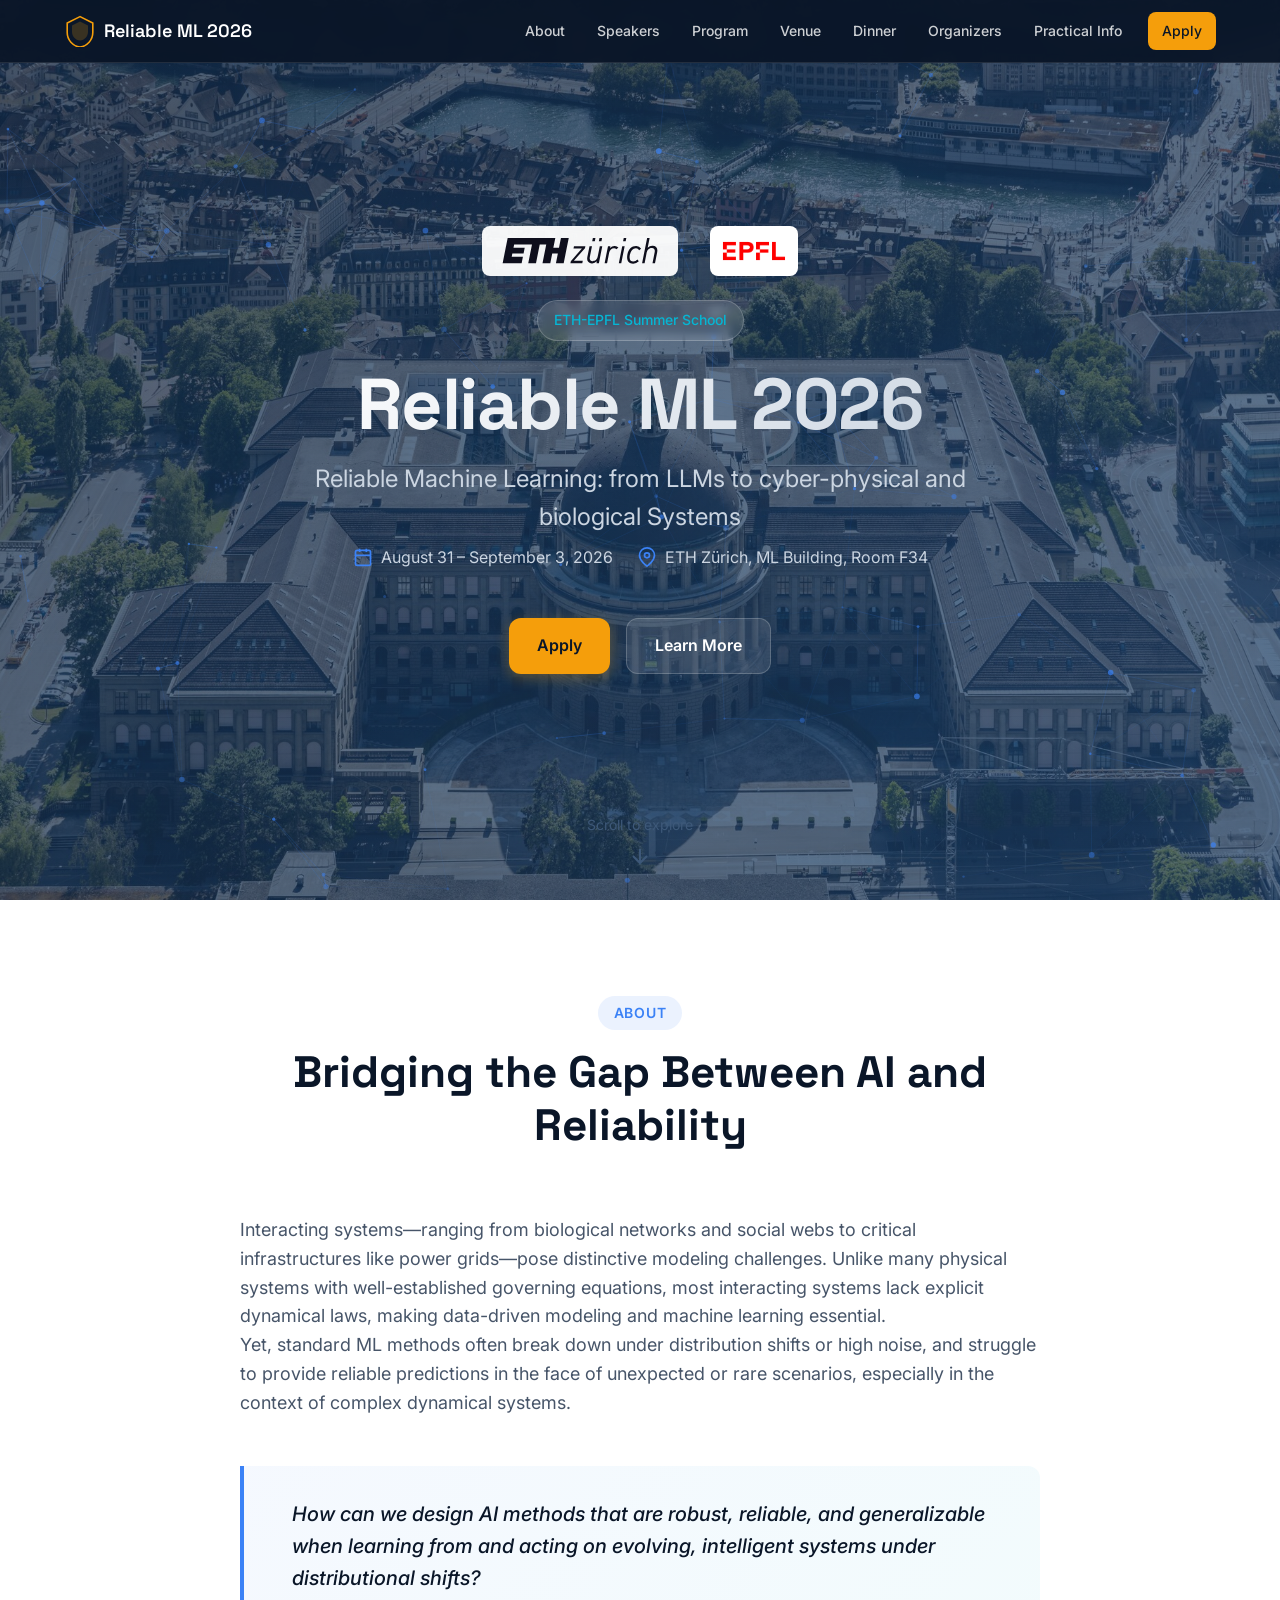
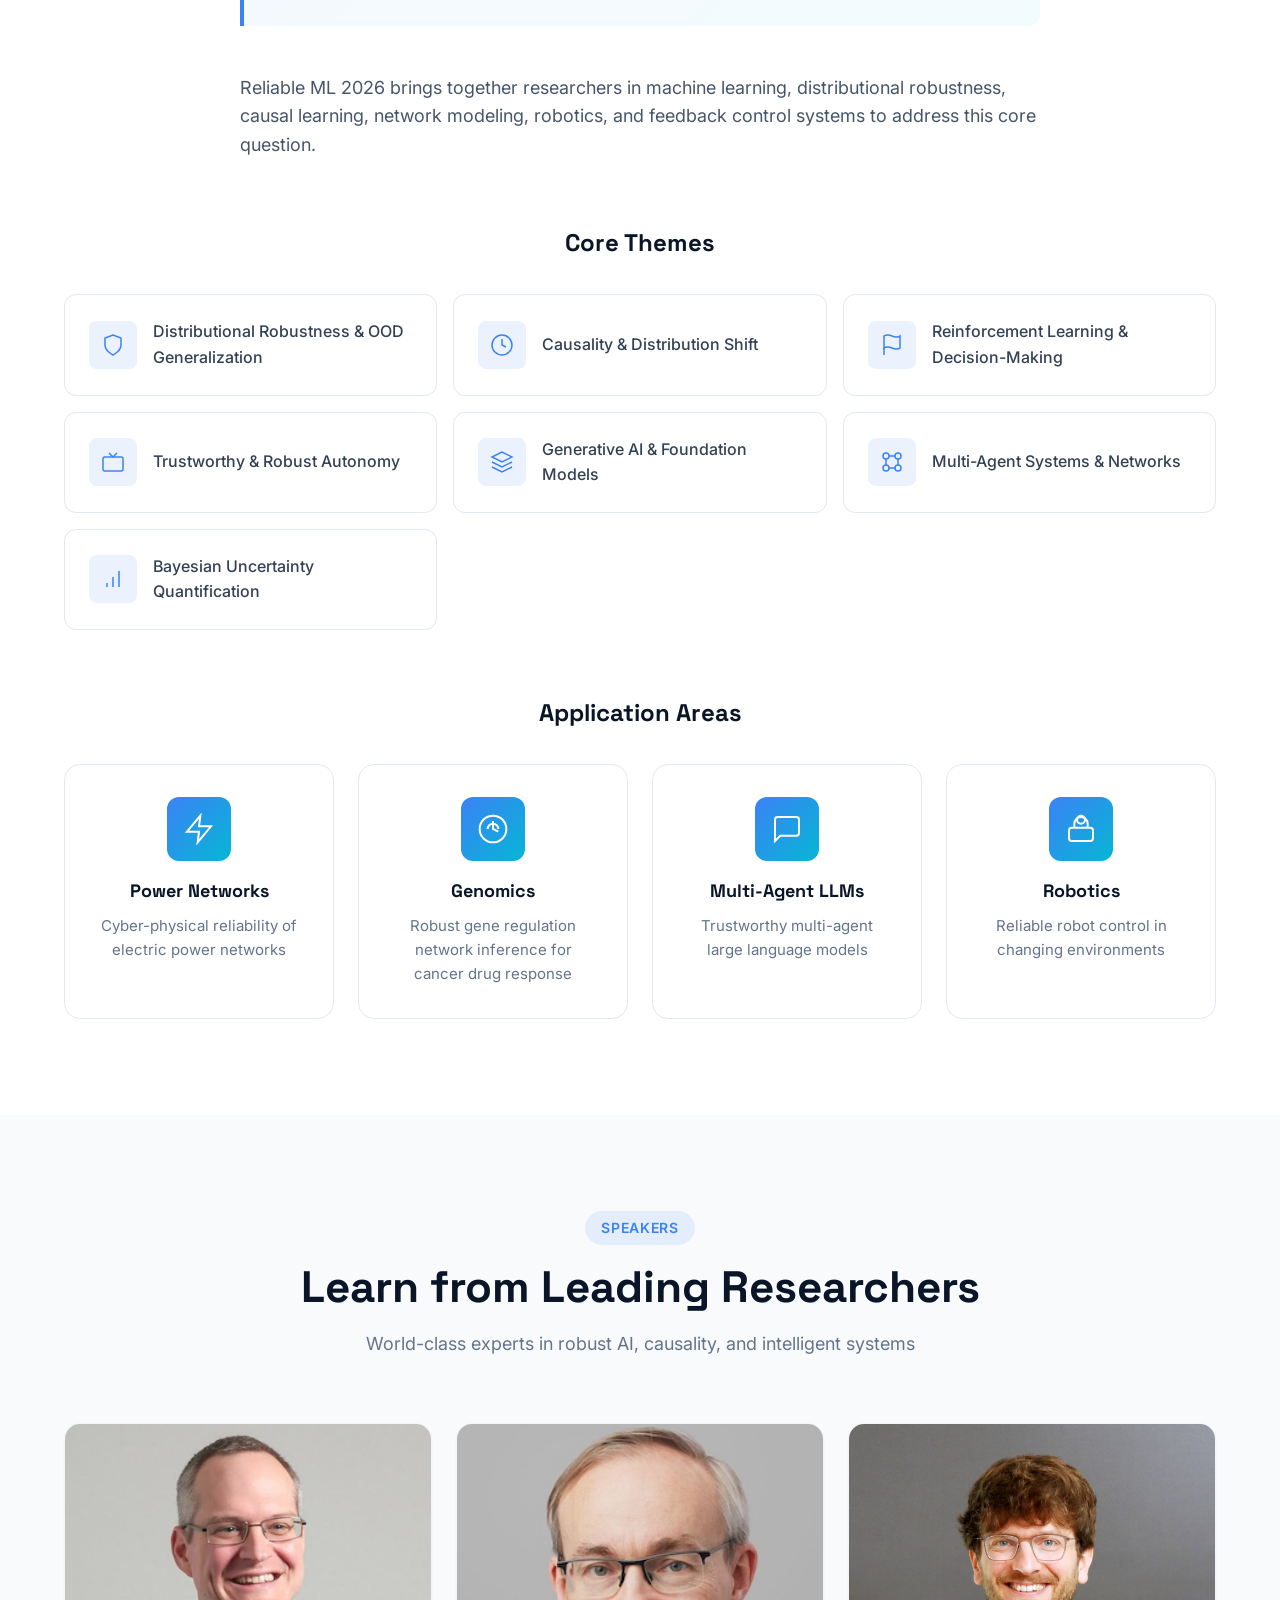
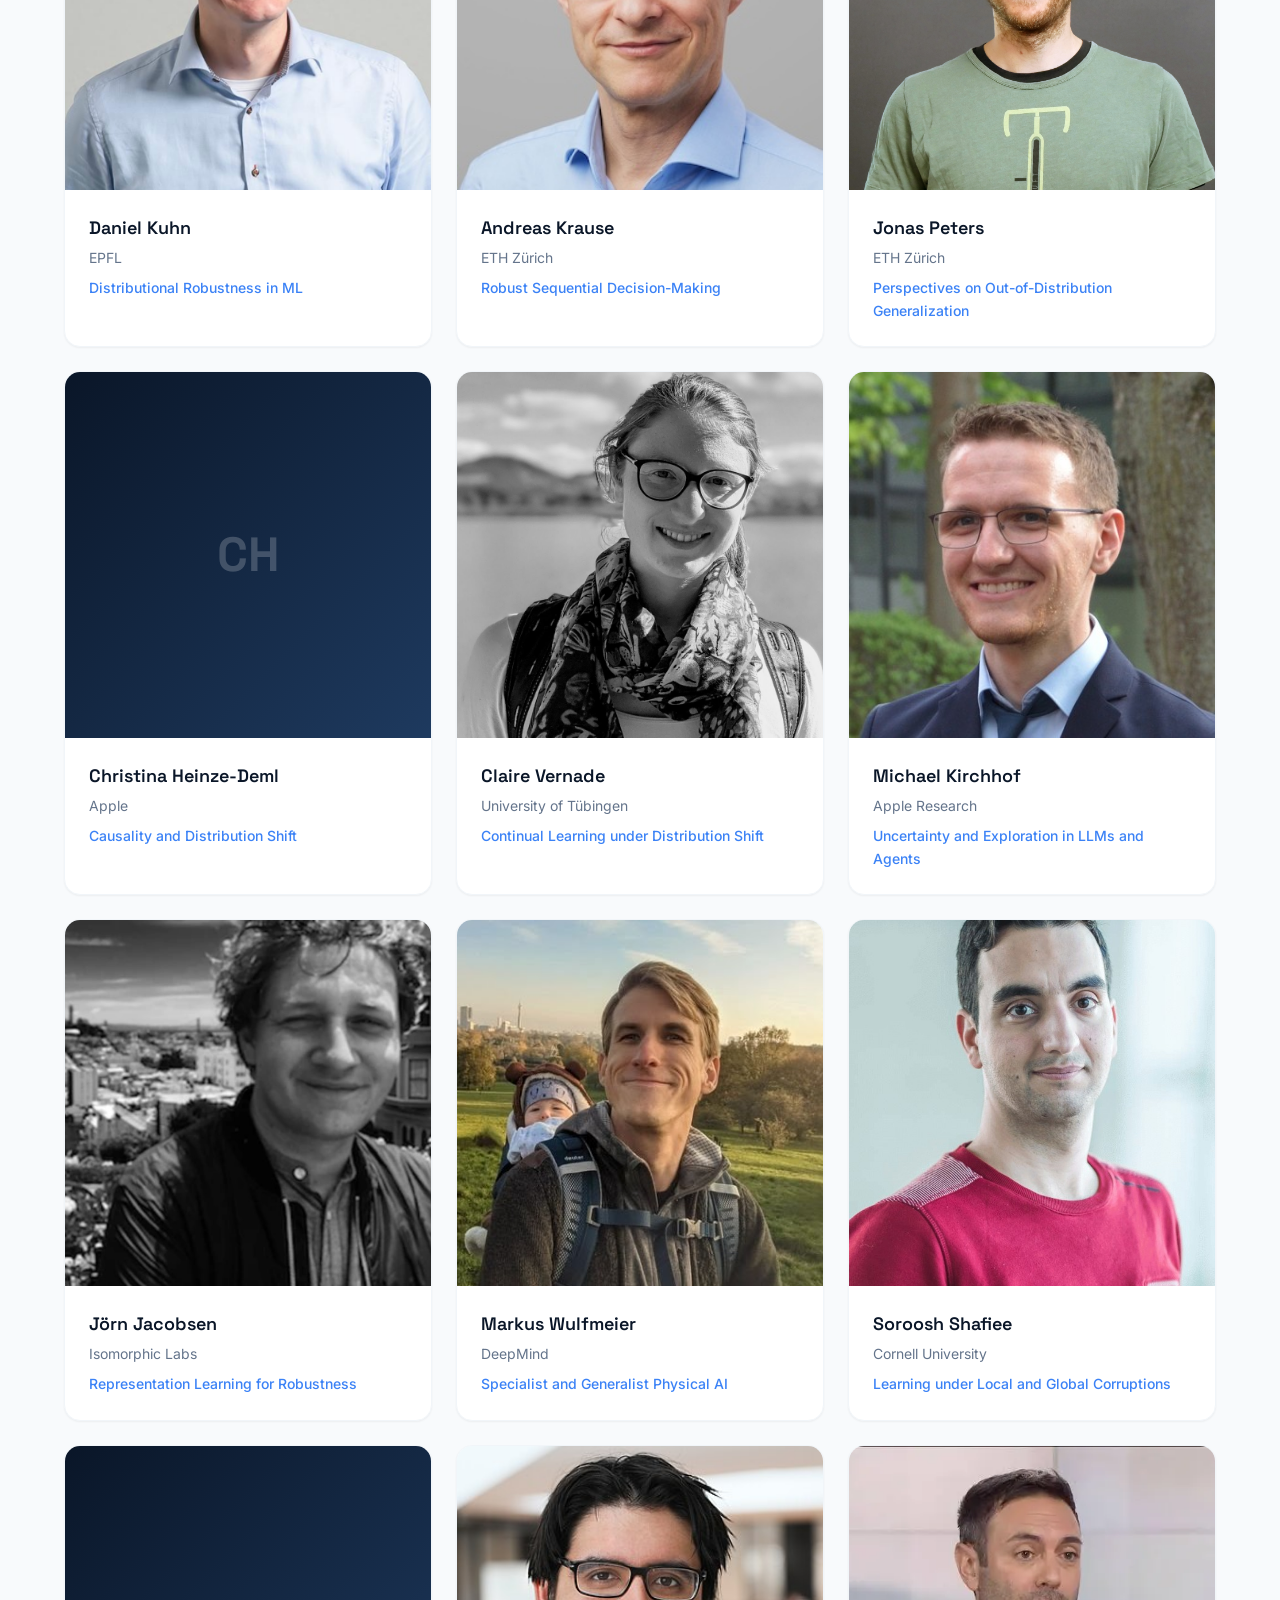
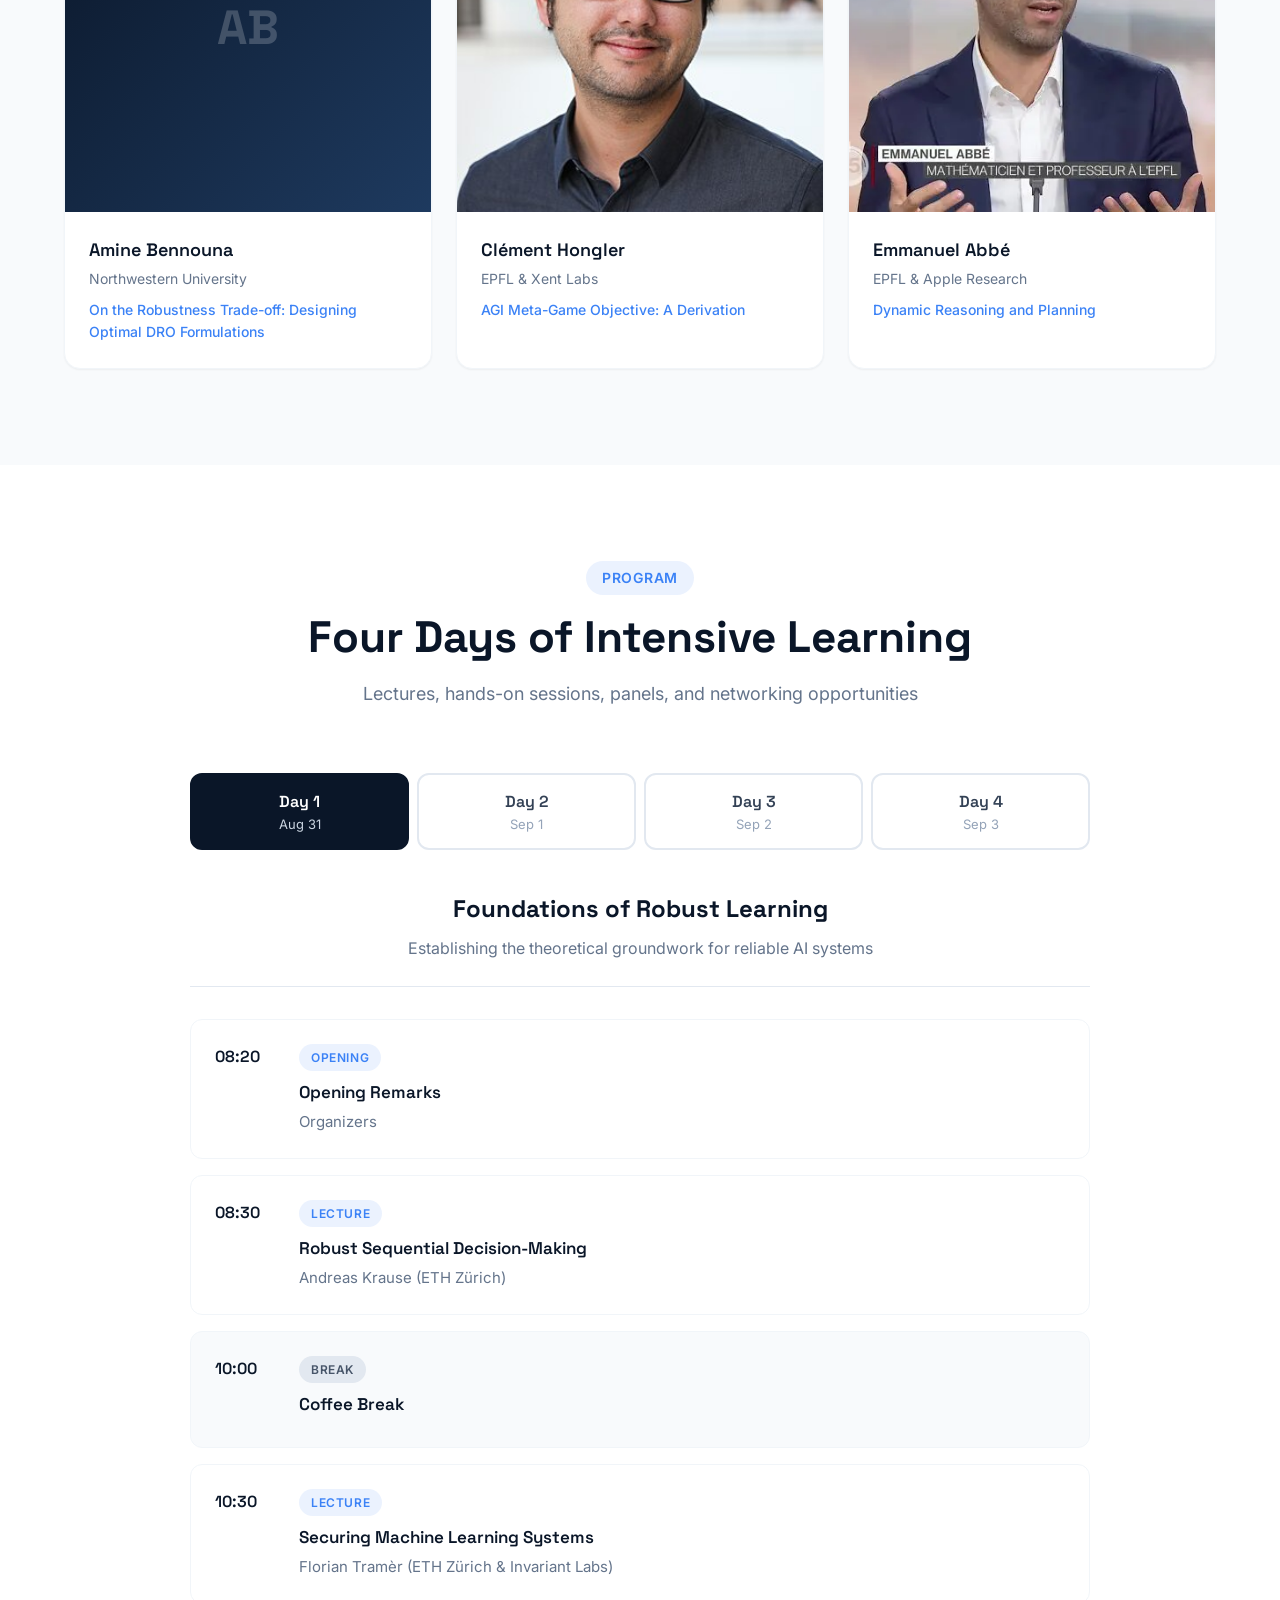
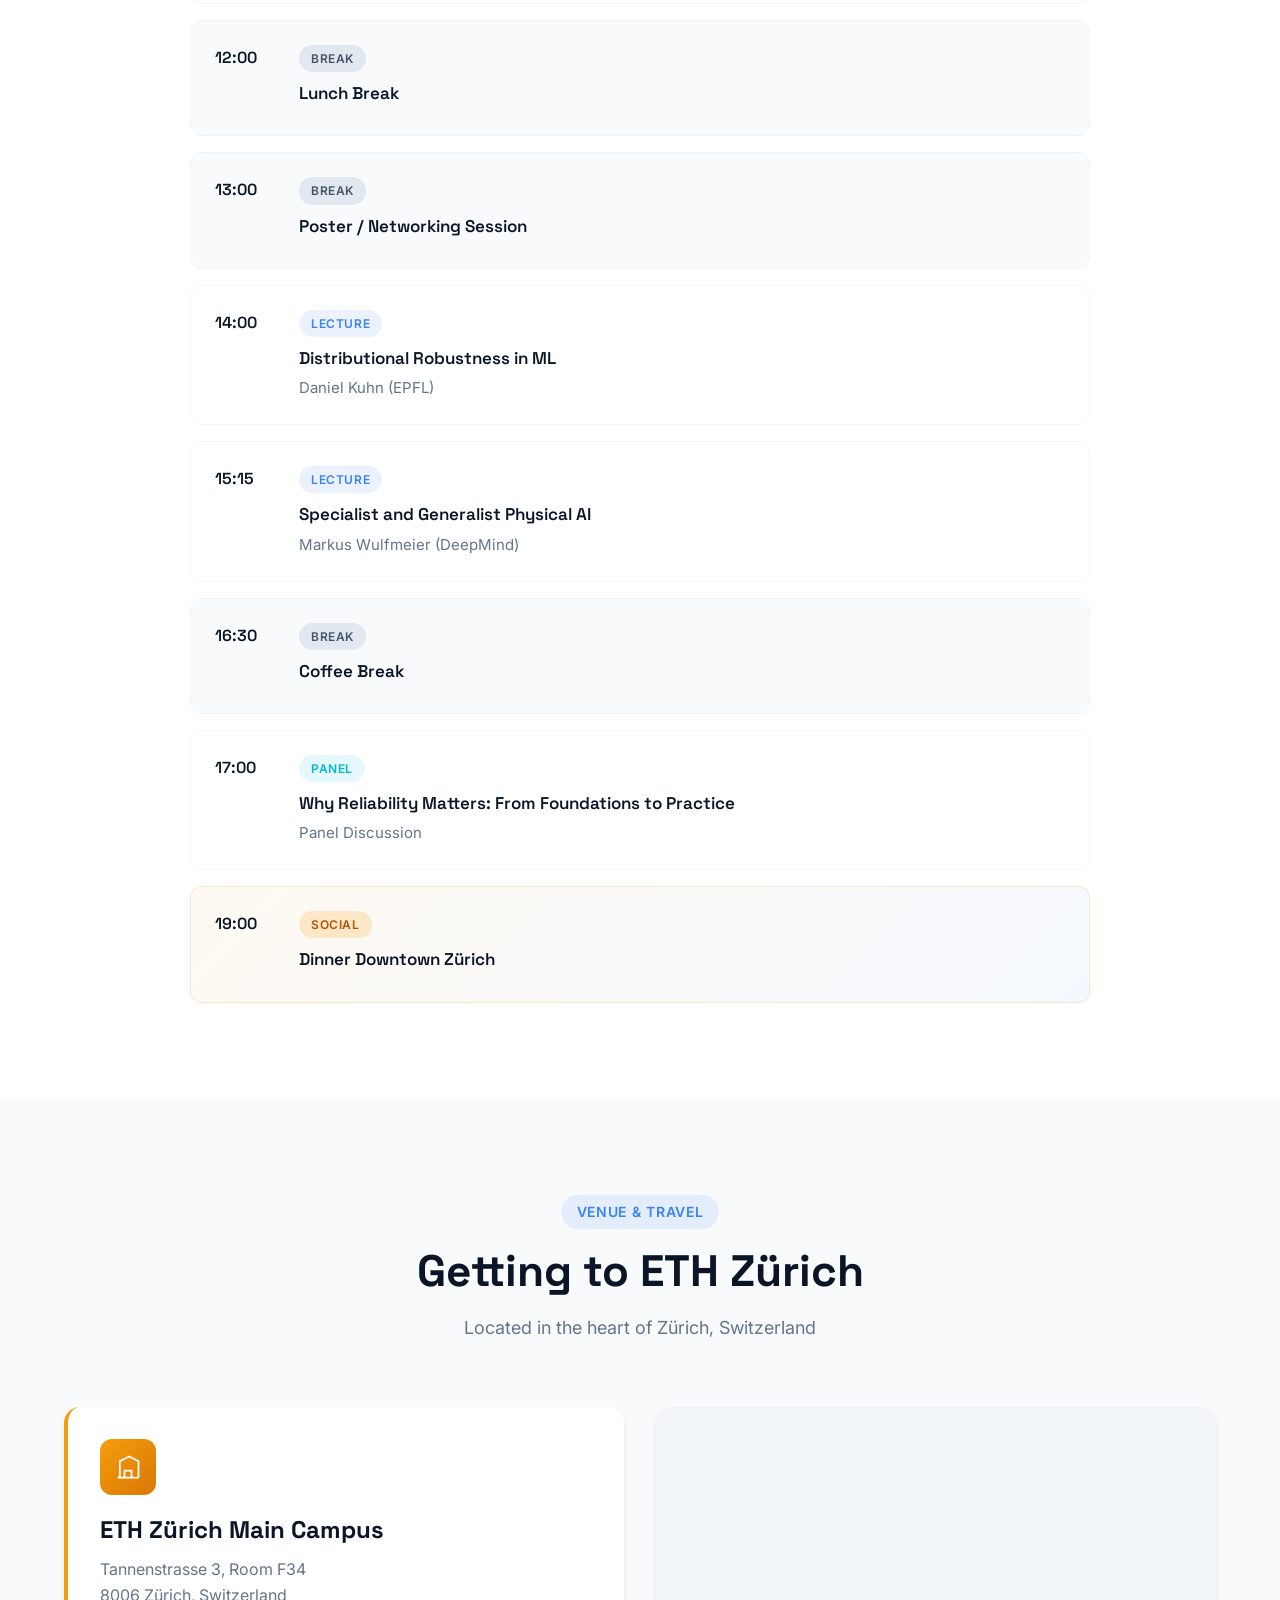
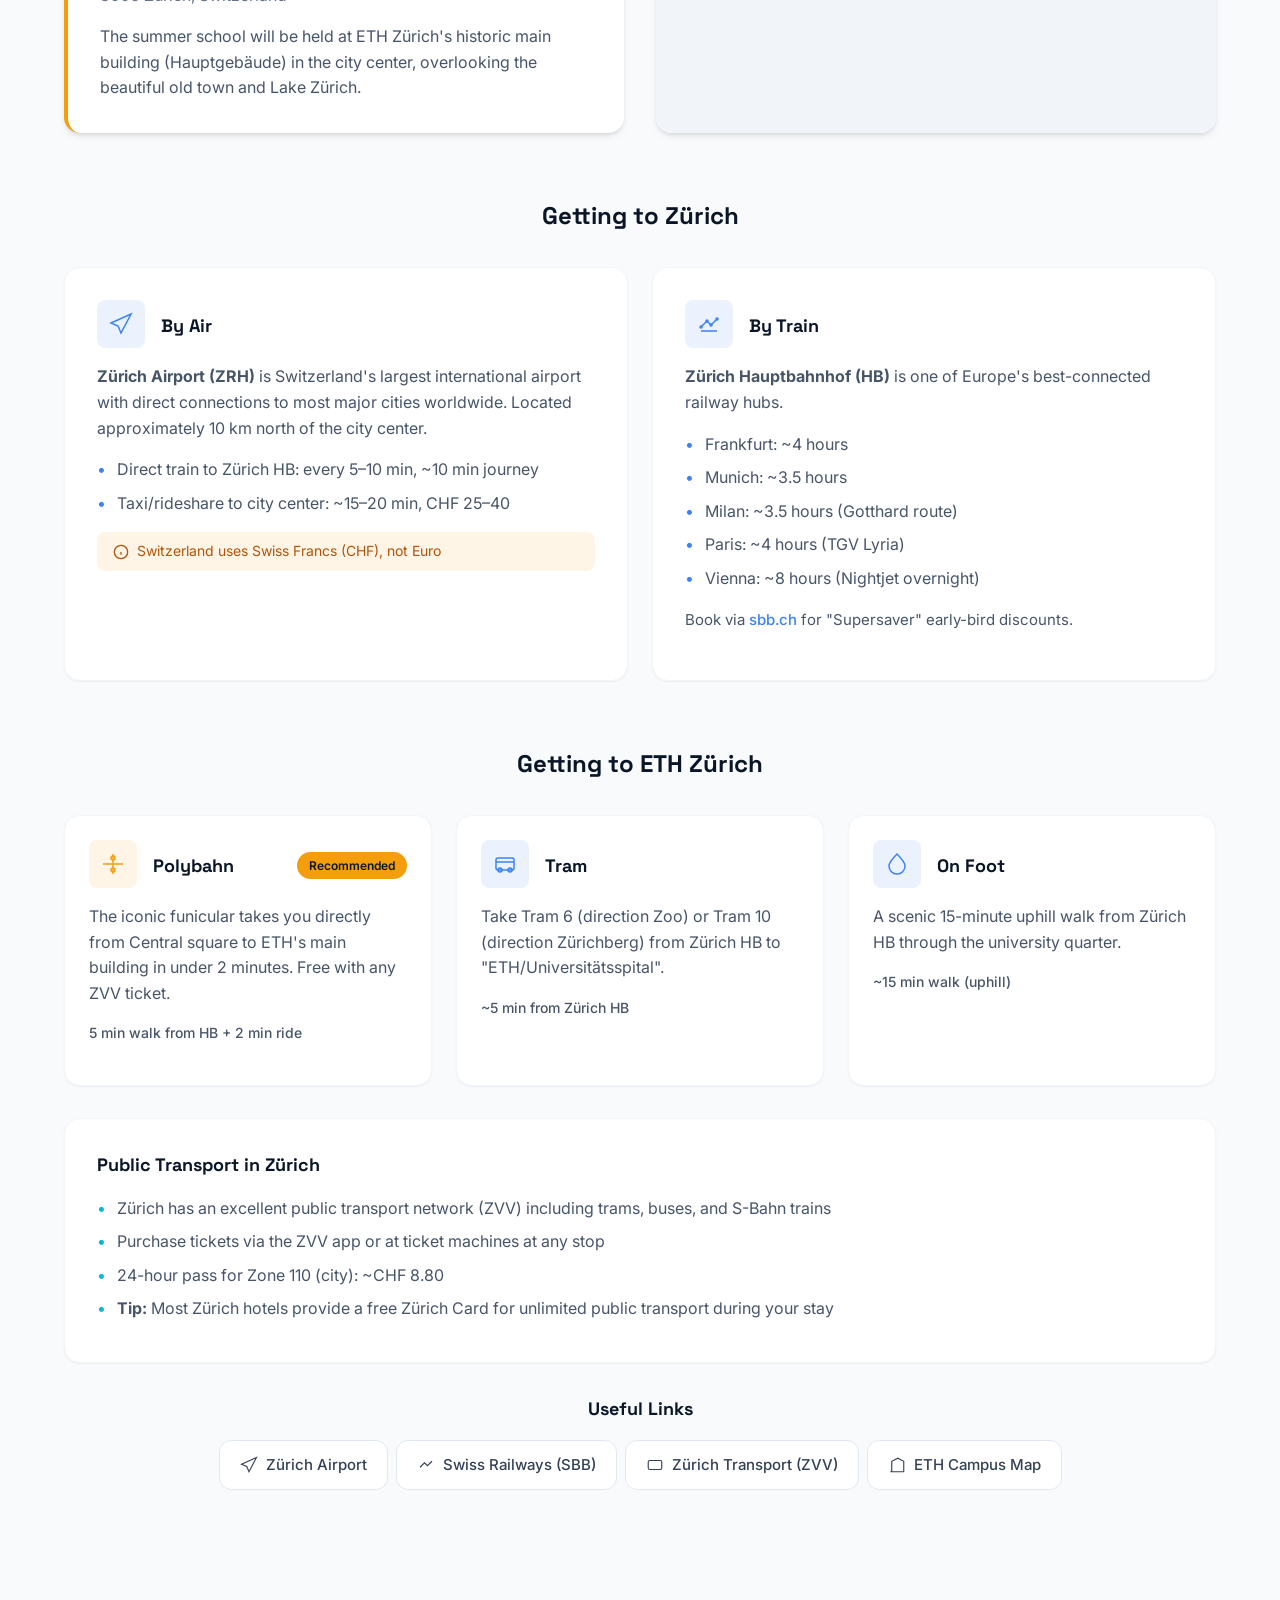
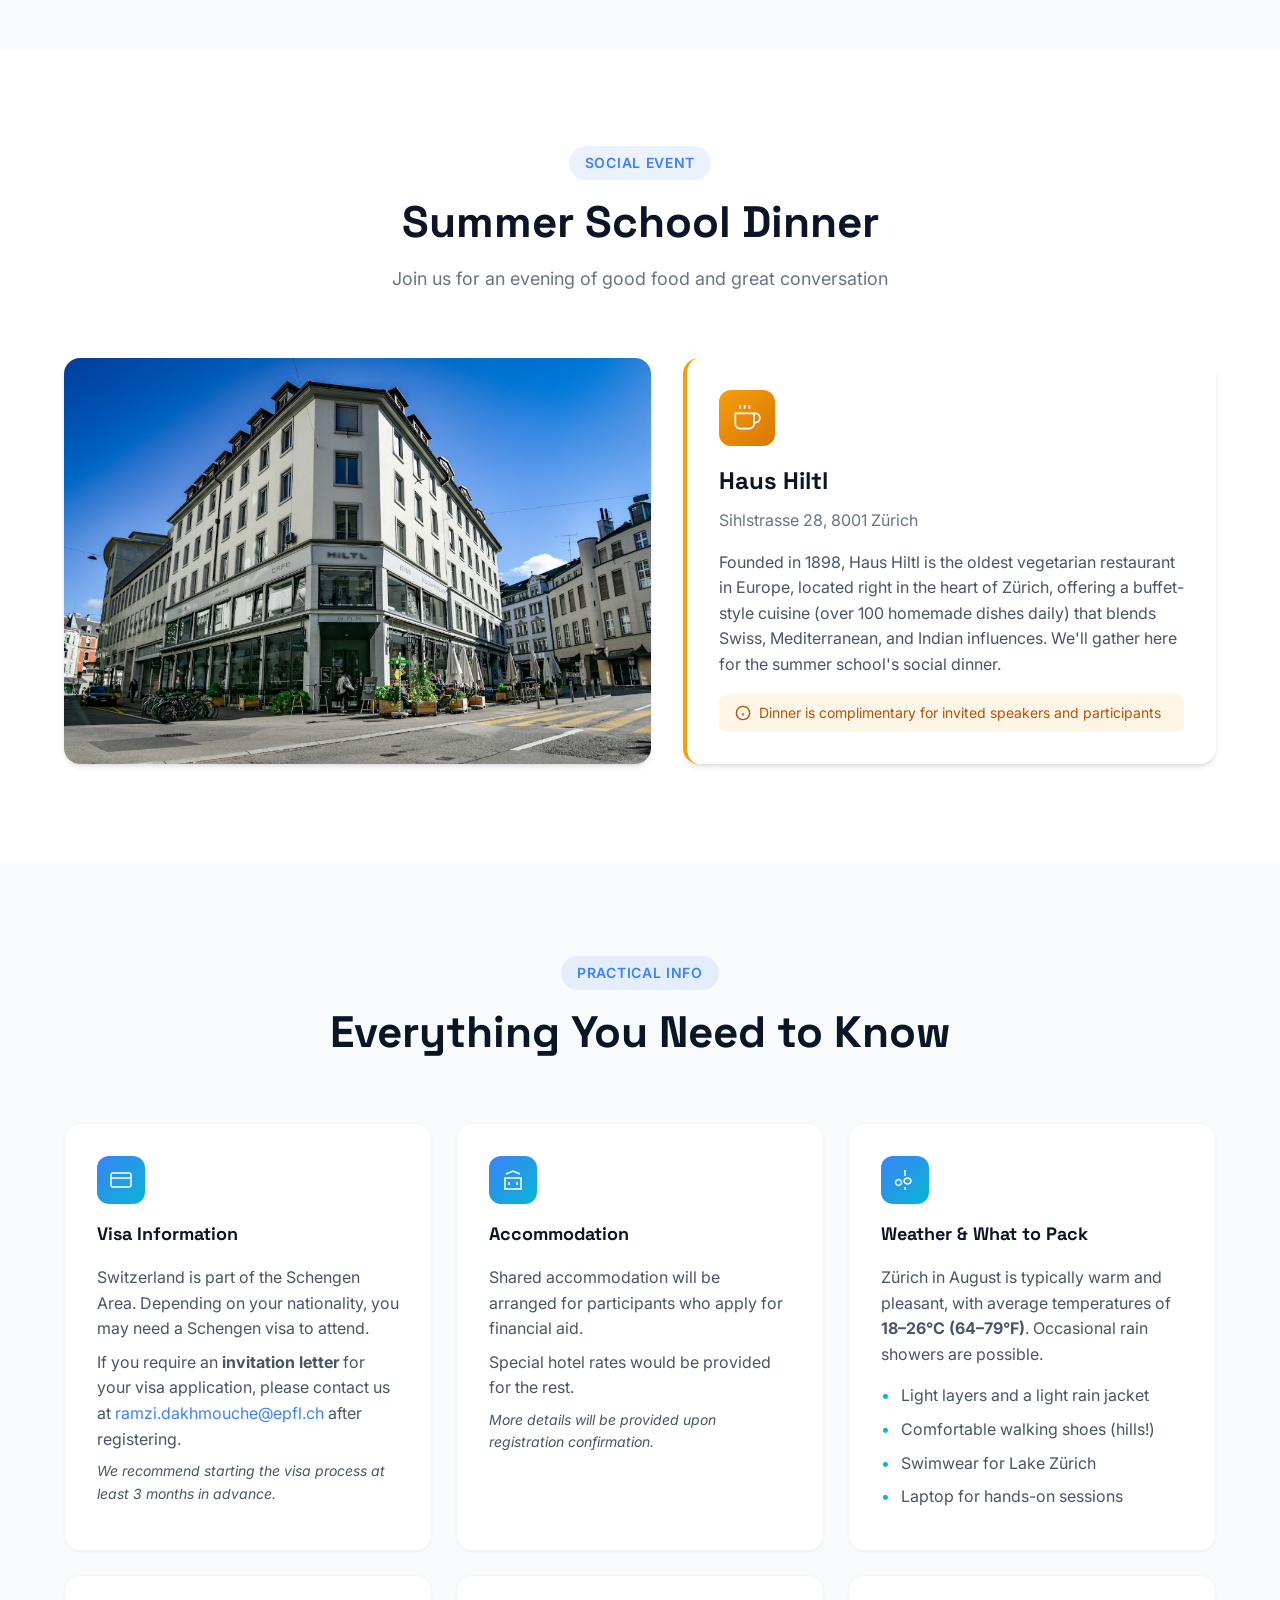
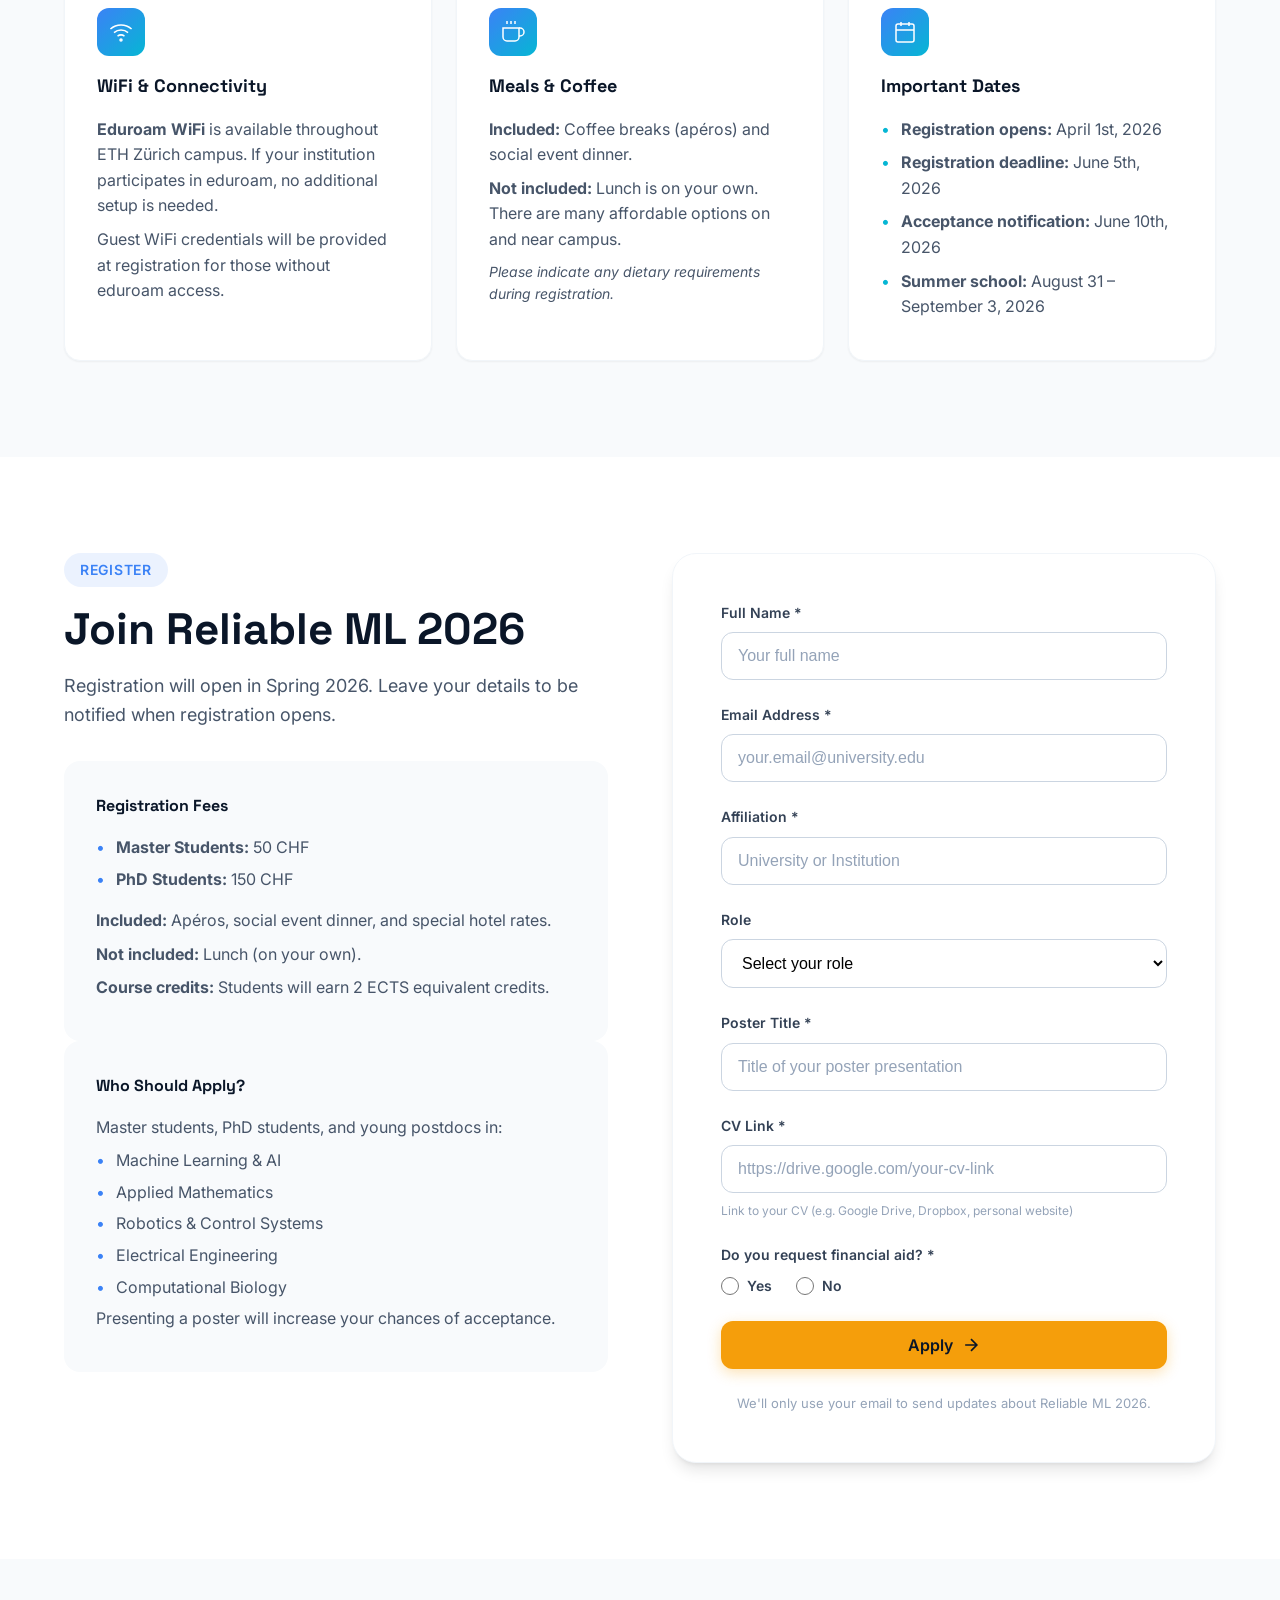
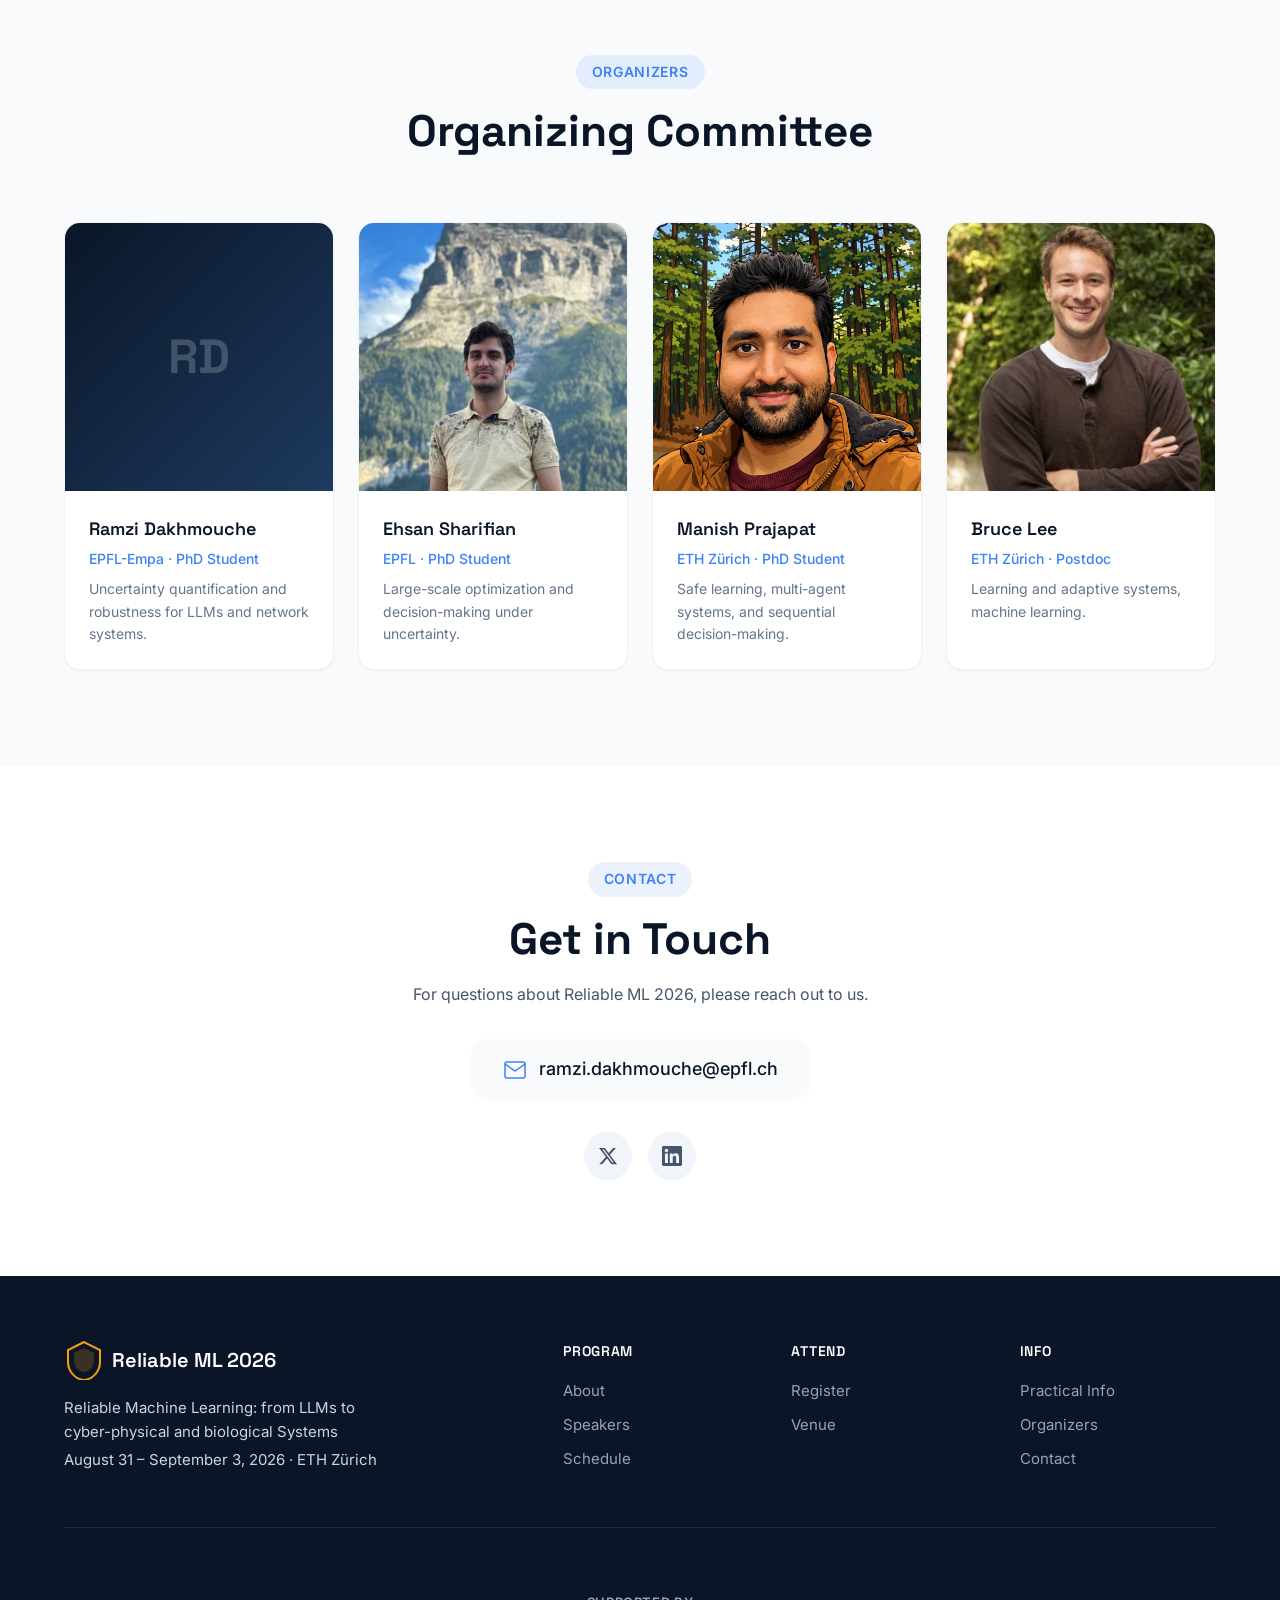
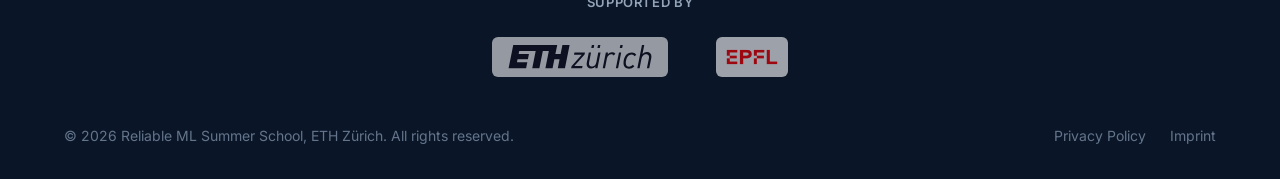
==== commit 807c979a: "Update index.html" ====
--- a/index.html
+++ b/index.html
@@ -317,7 +317,7 @@
                     <div class="speaker-info">
                         <h4 class="speaker-name">Michael Kirchhof</h4>
                         <p class="speaker-affiliation">Apple Research</p>
-                        <p class="speaker-talk">Uncertainty Quantification for Large Language Models</p>
+                        <p class="speaker-talk">Uncertainty and Exploration in LLMs and Agents</p>
                     </div>
                 </div>
                 <div class="speaker-card">
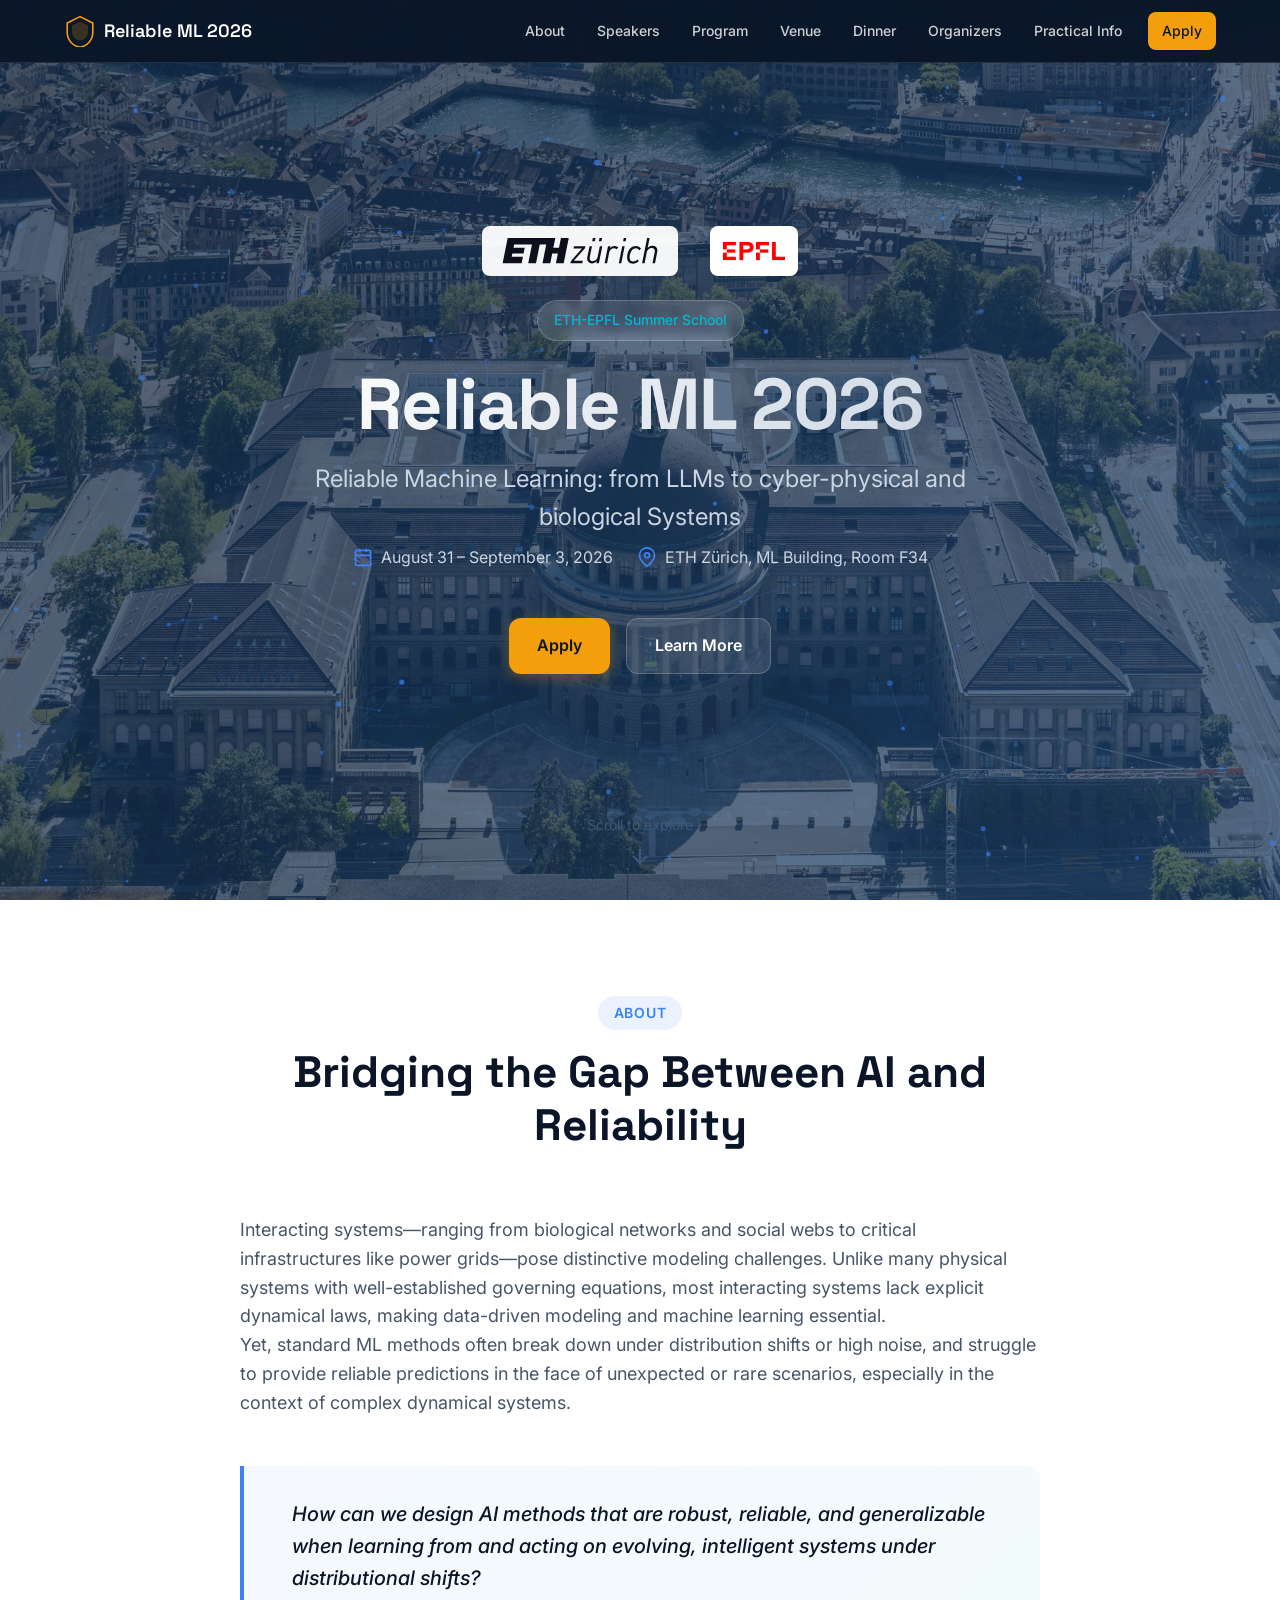
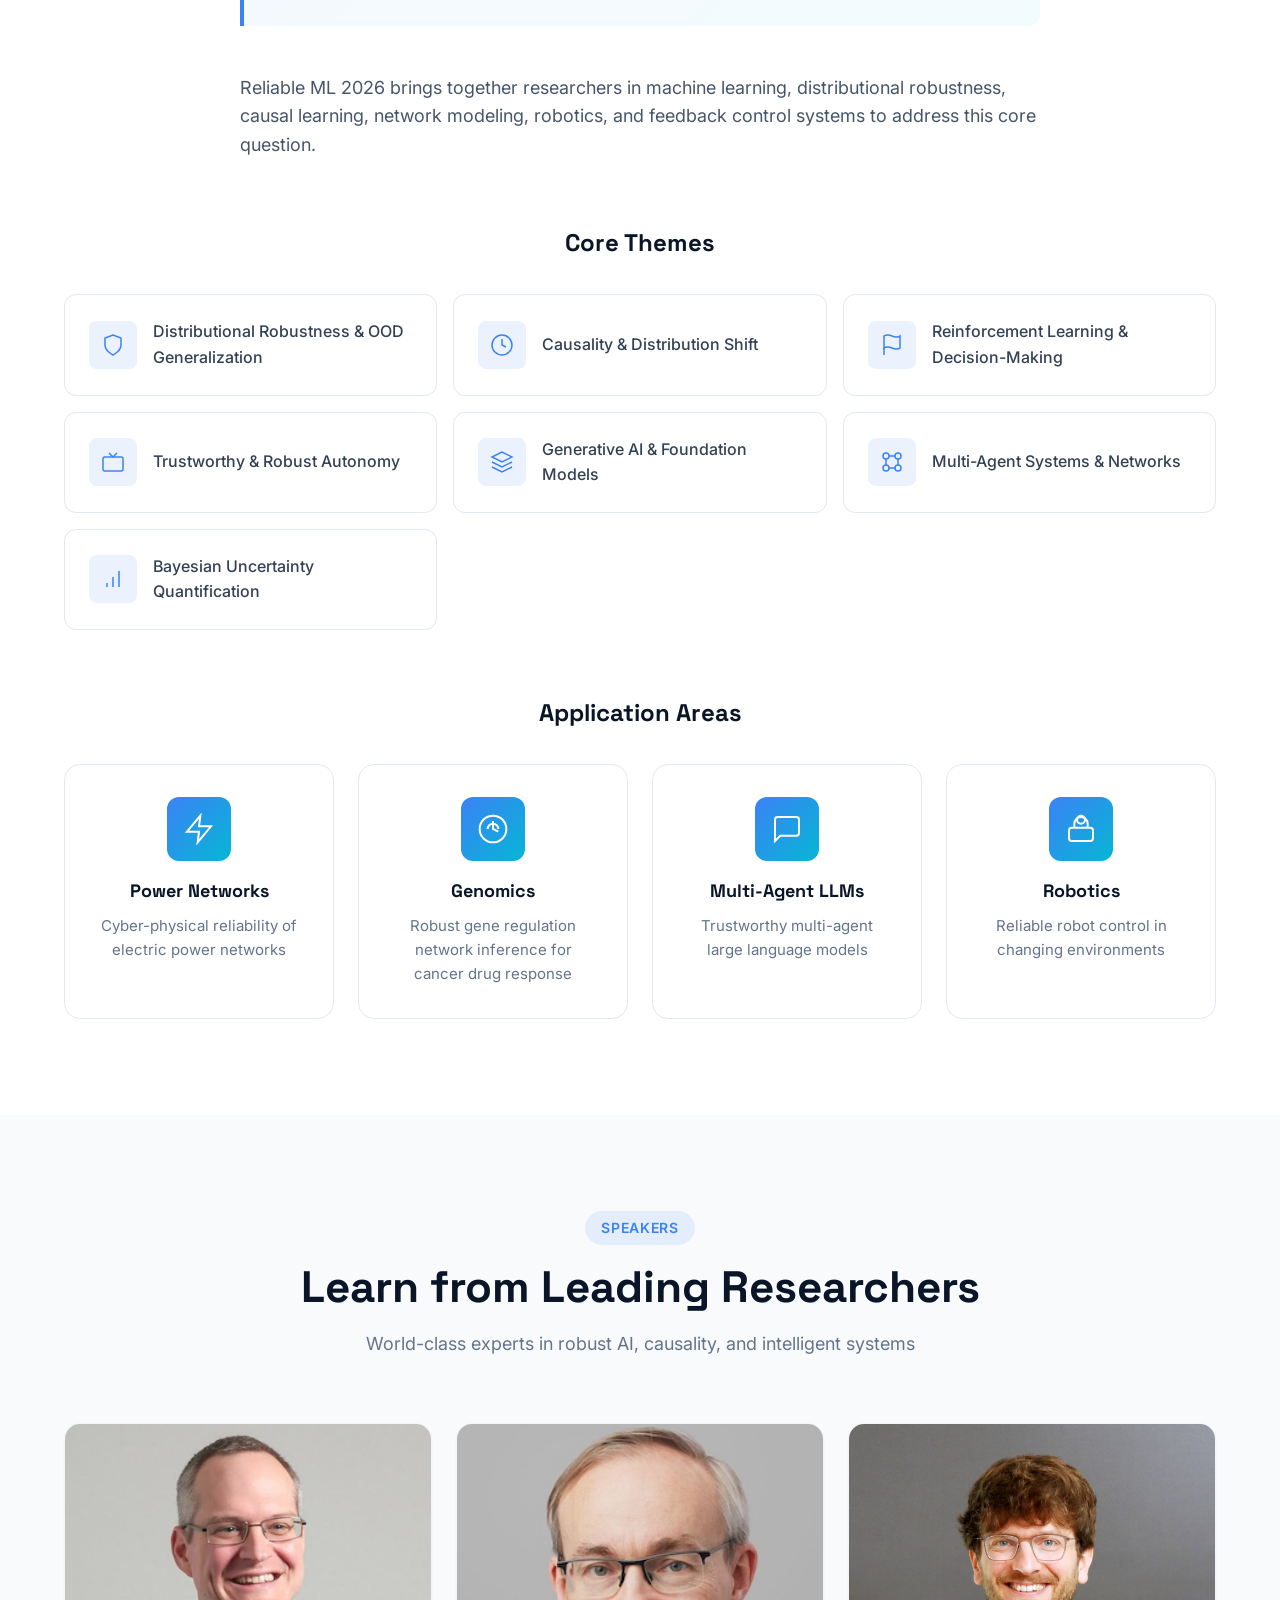
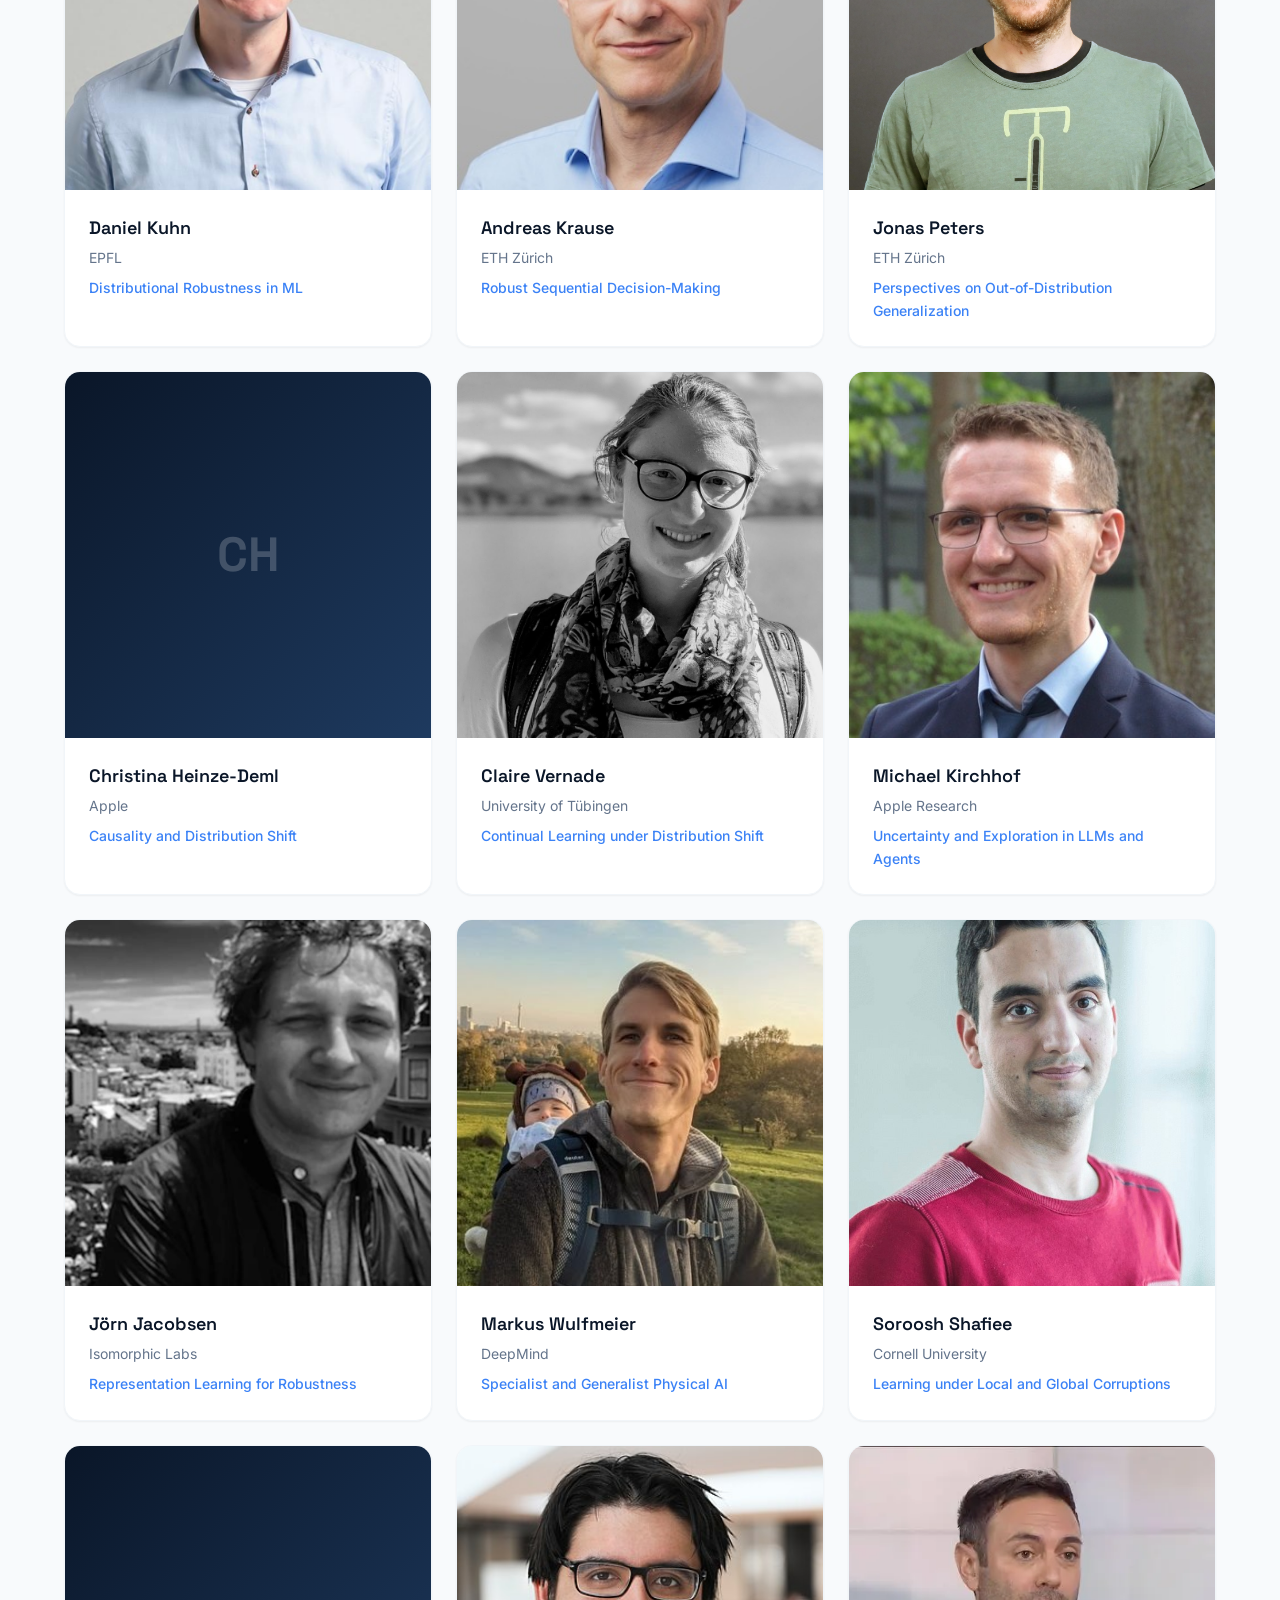
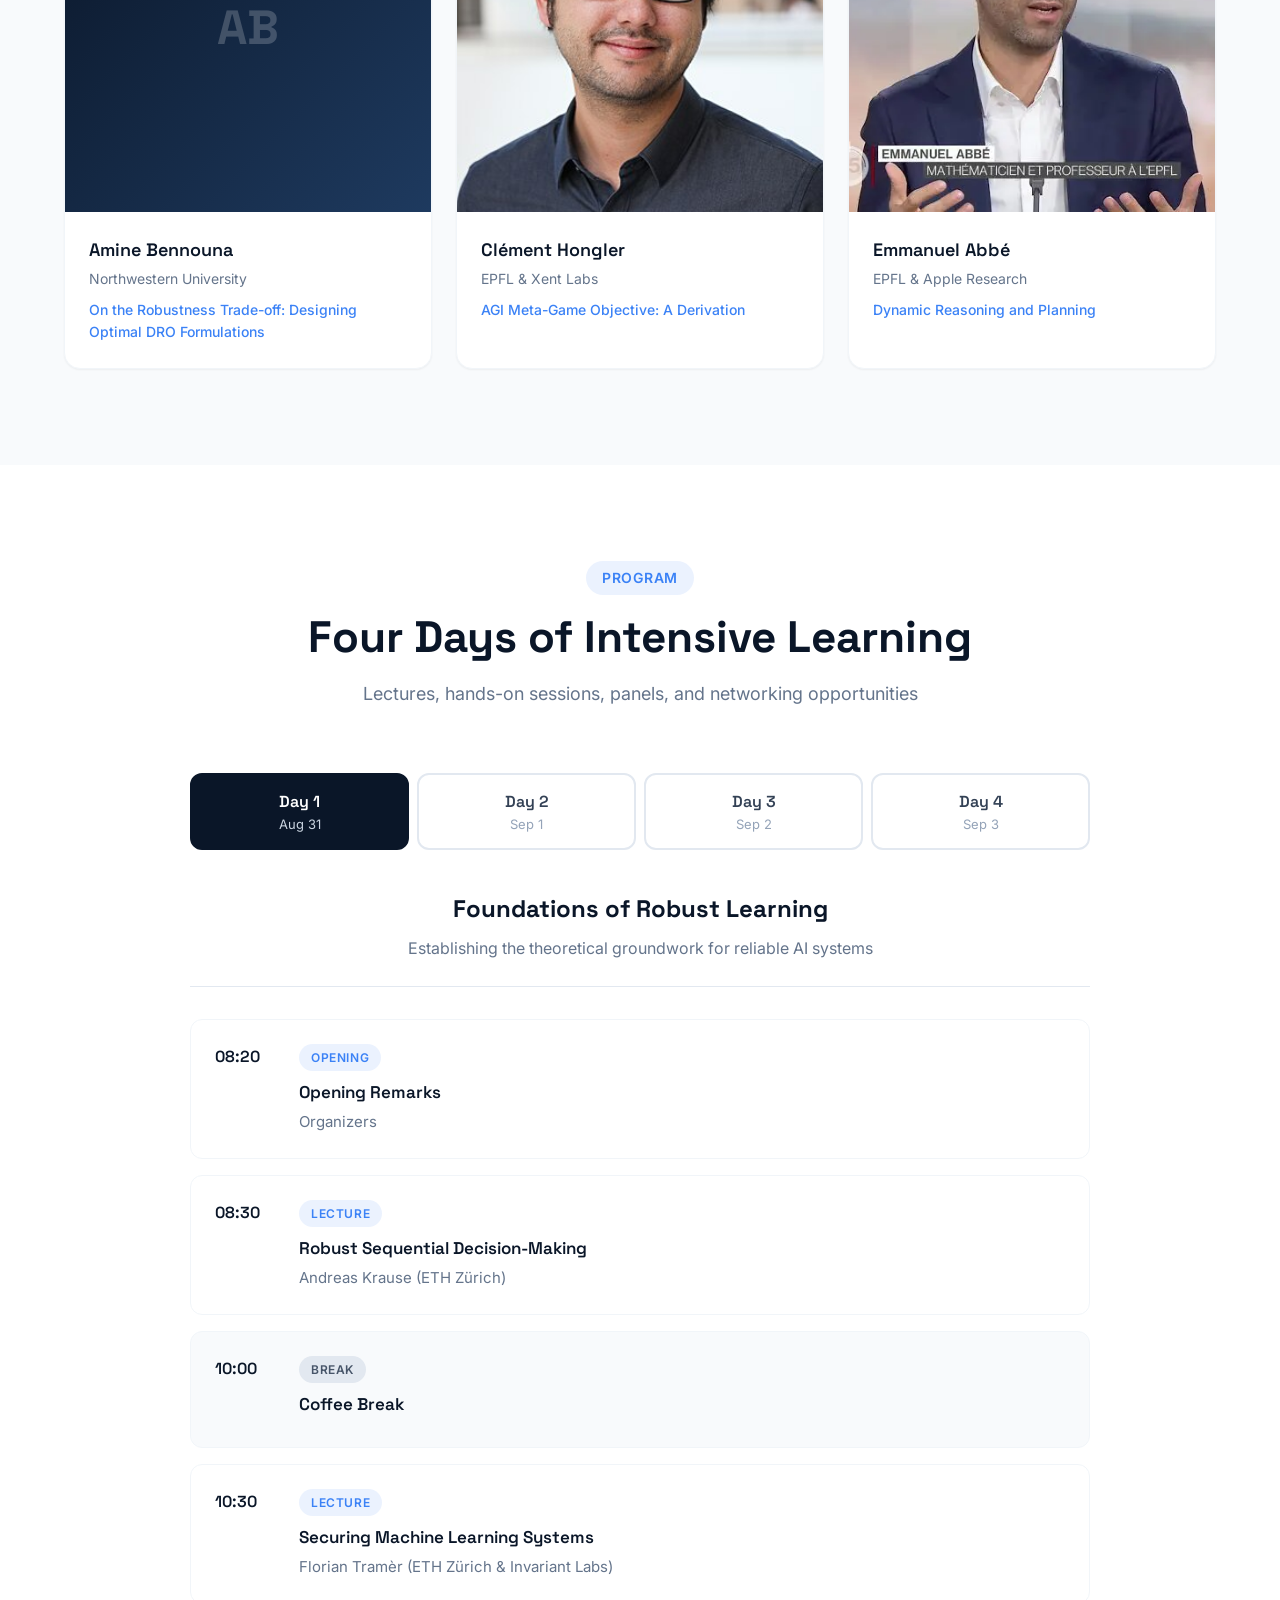
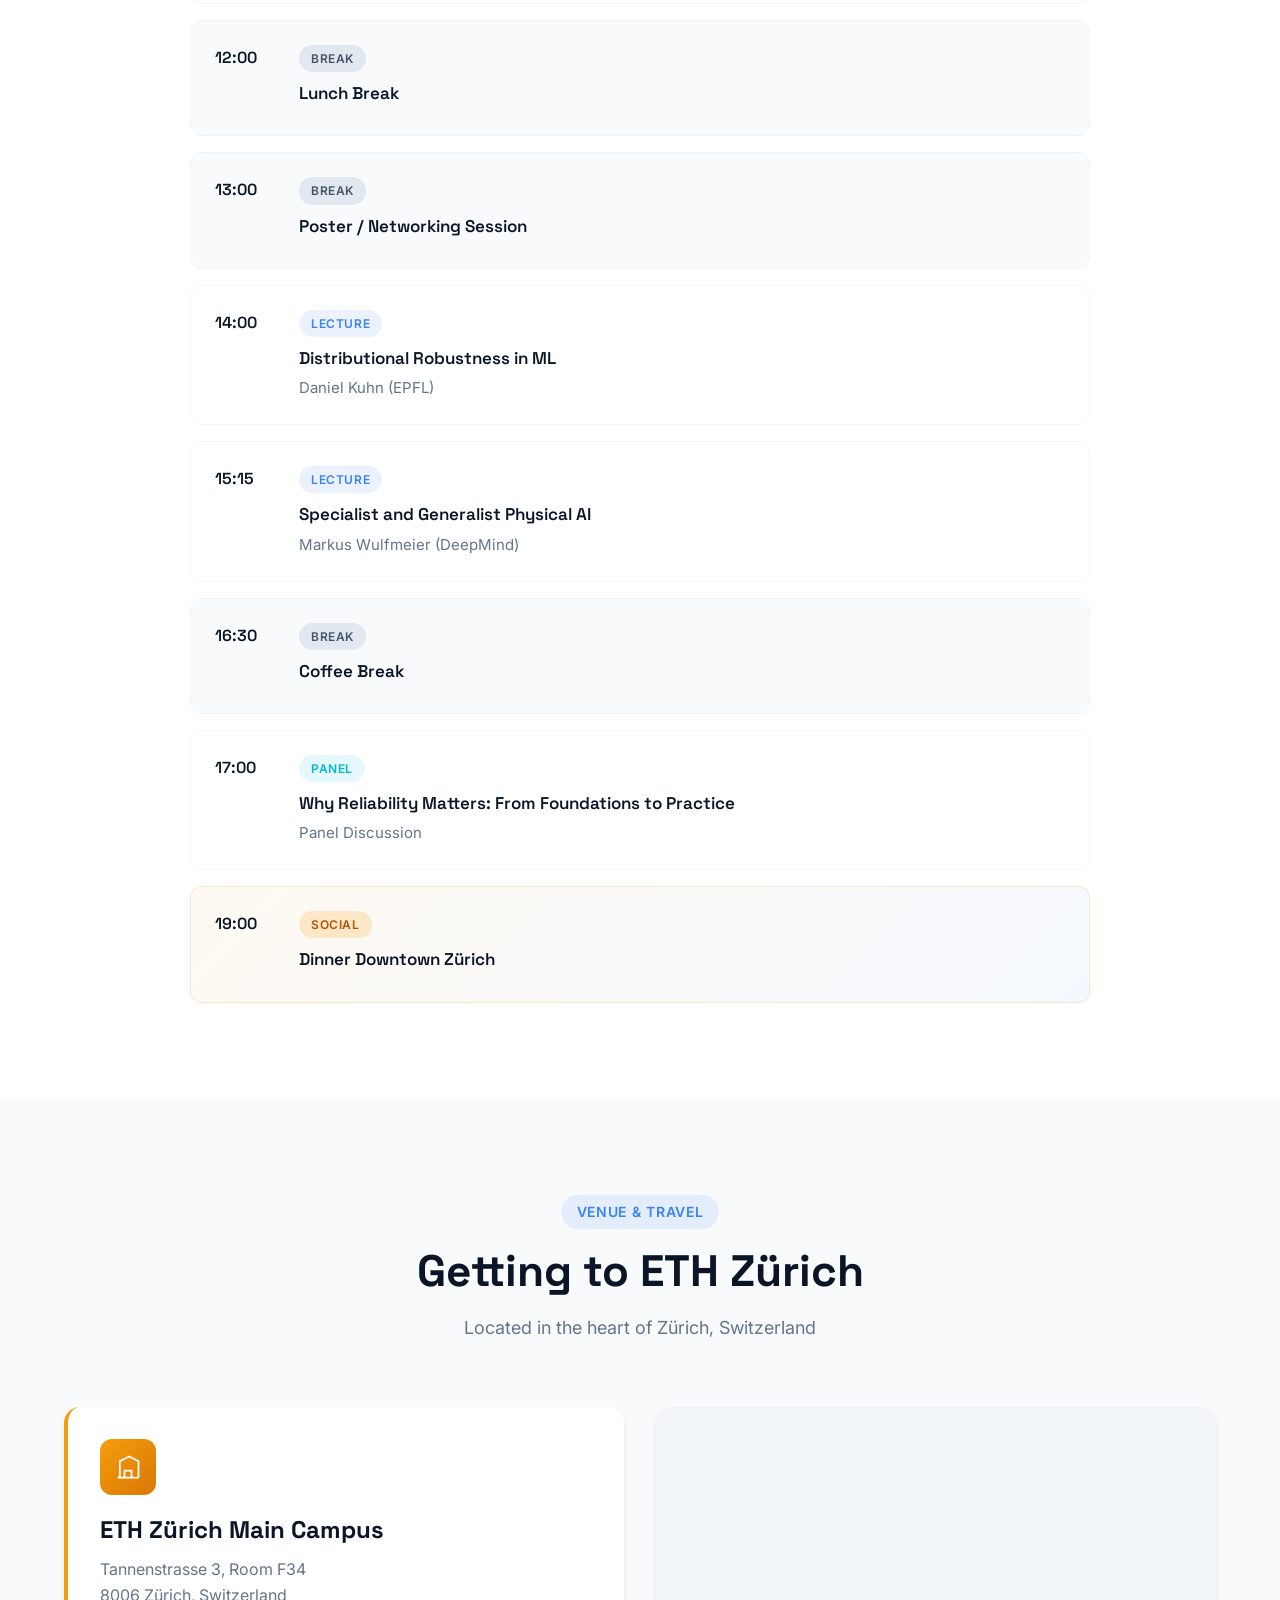
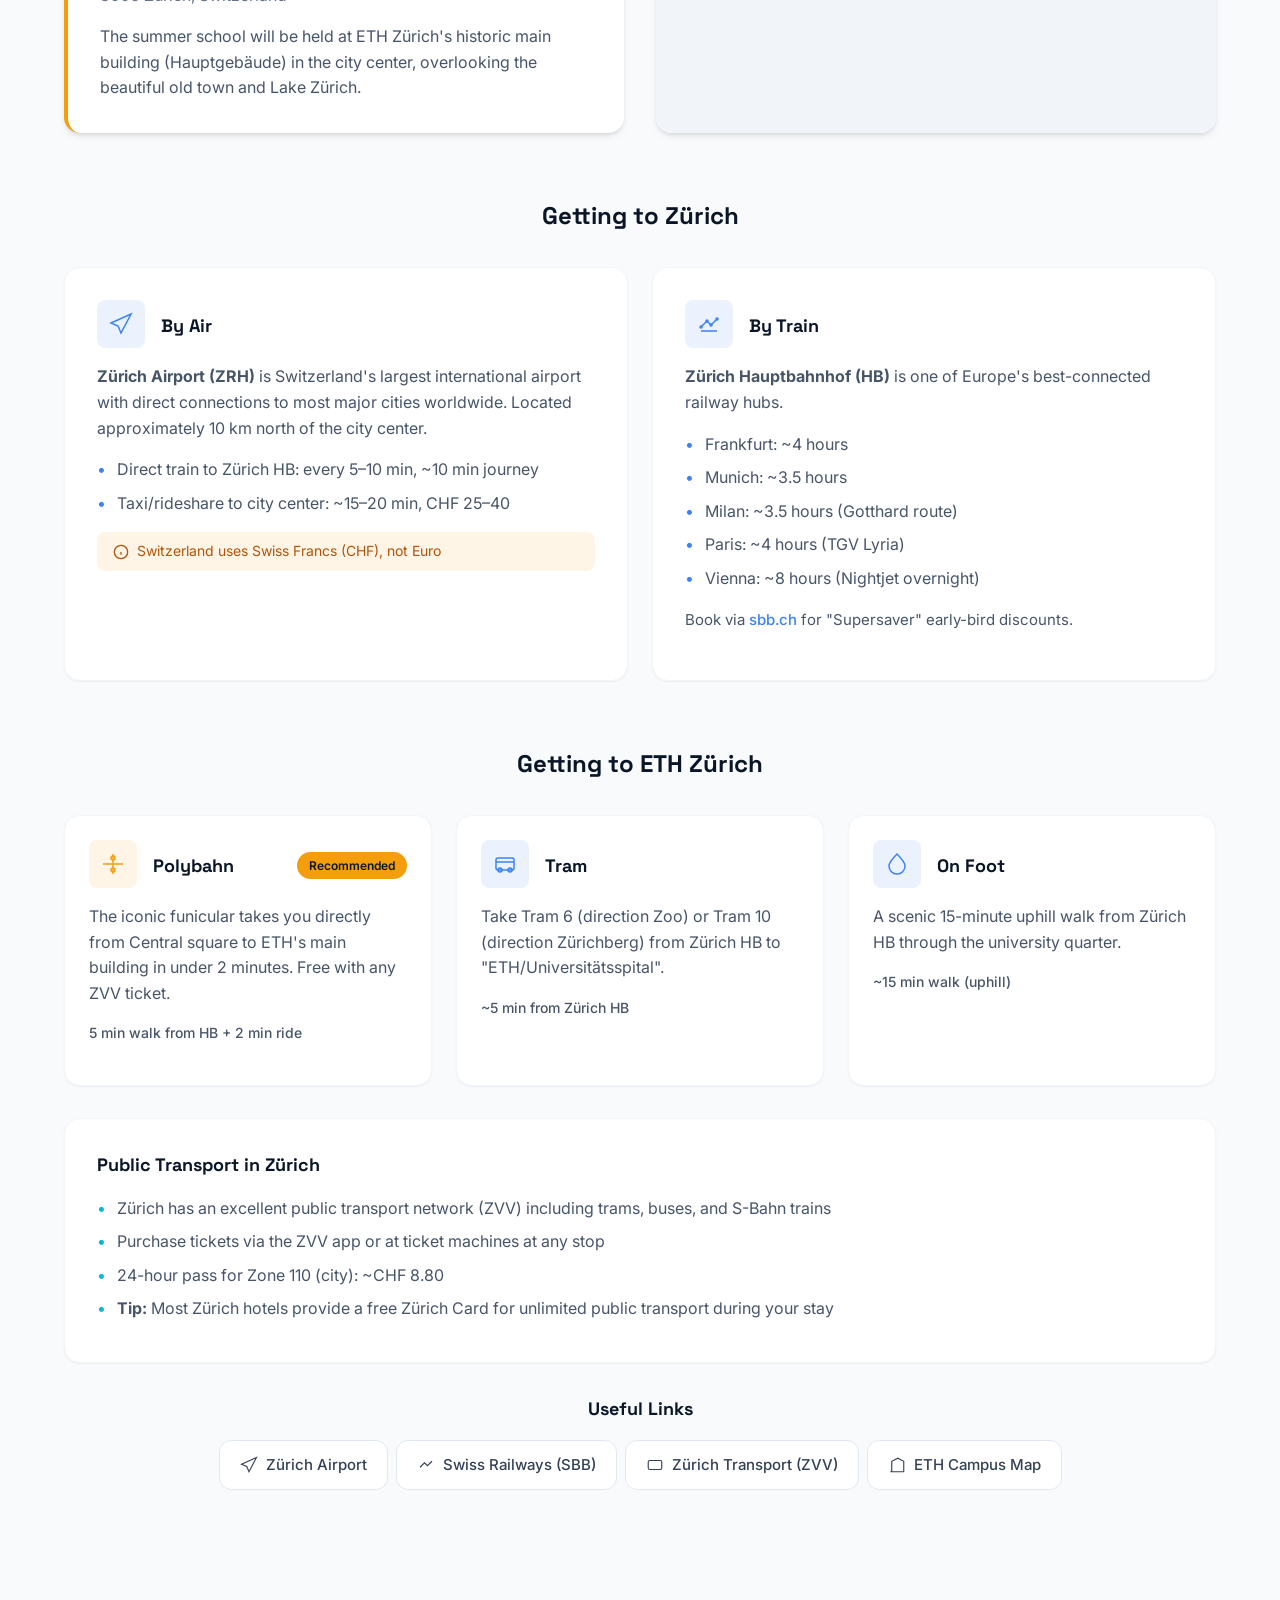
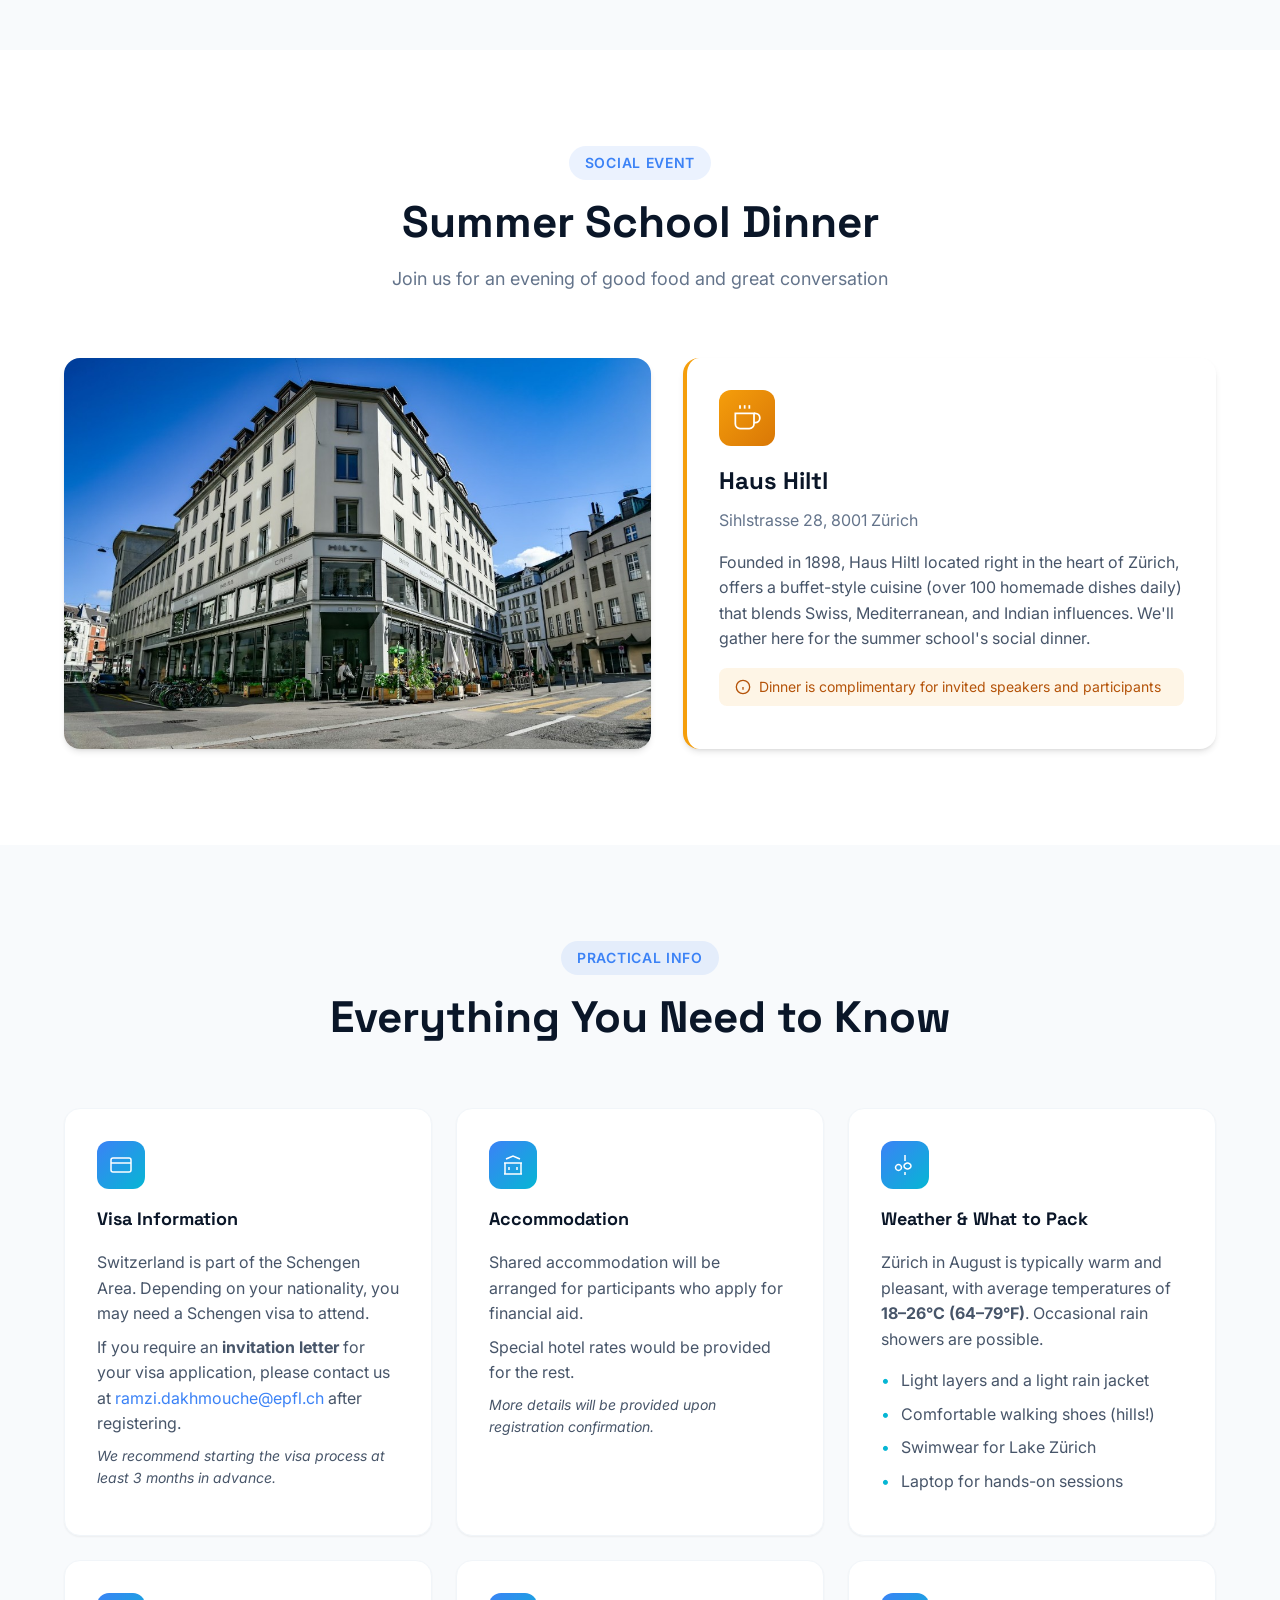
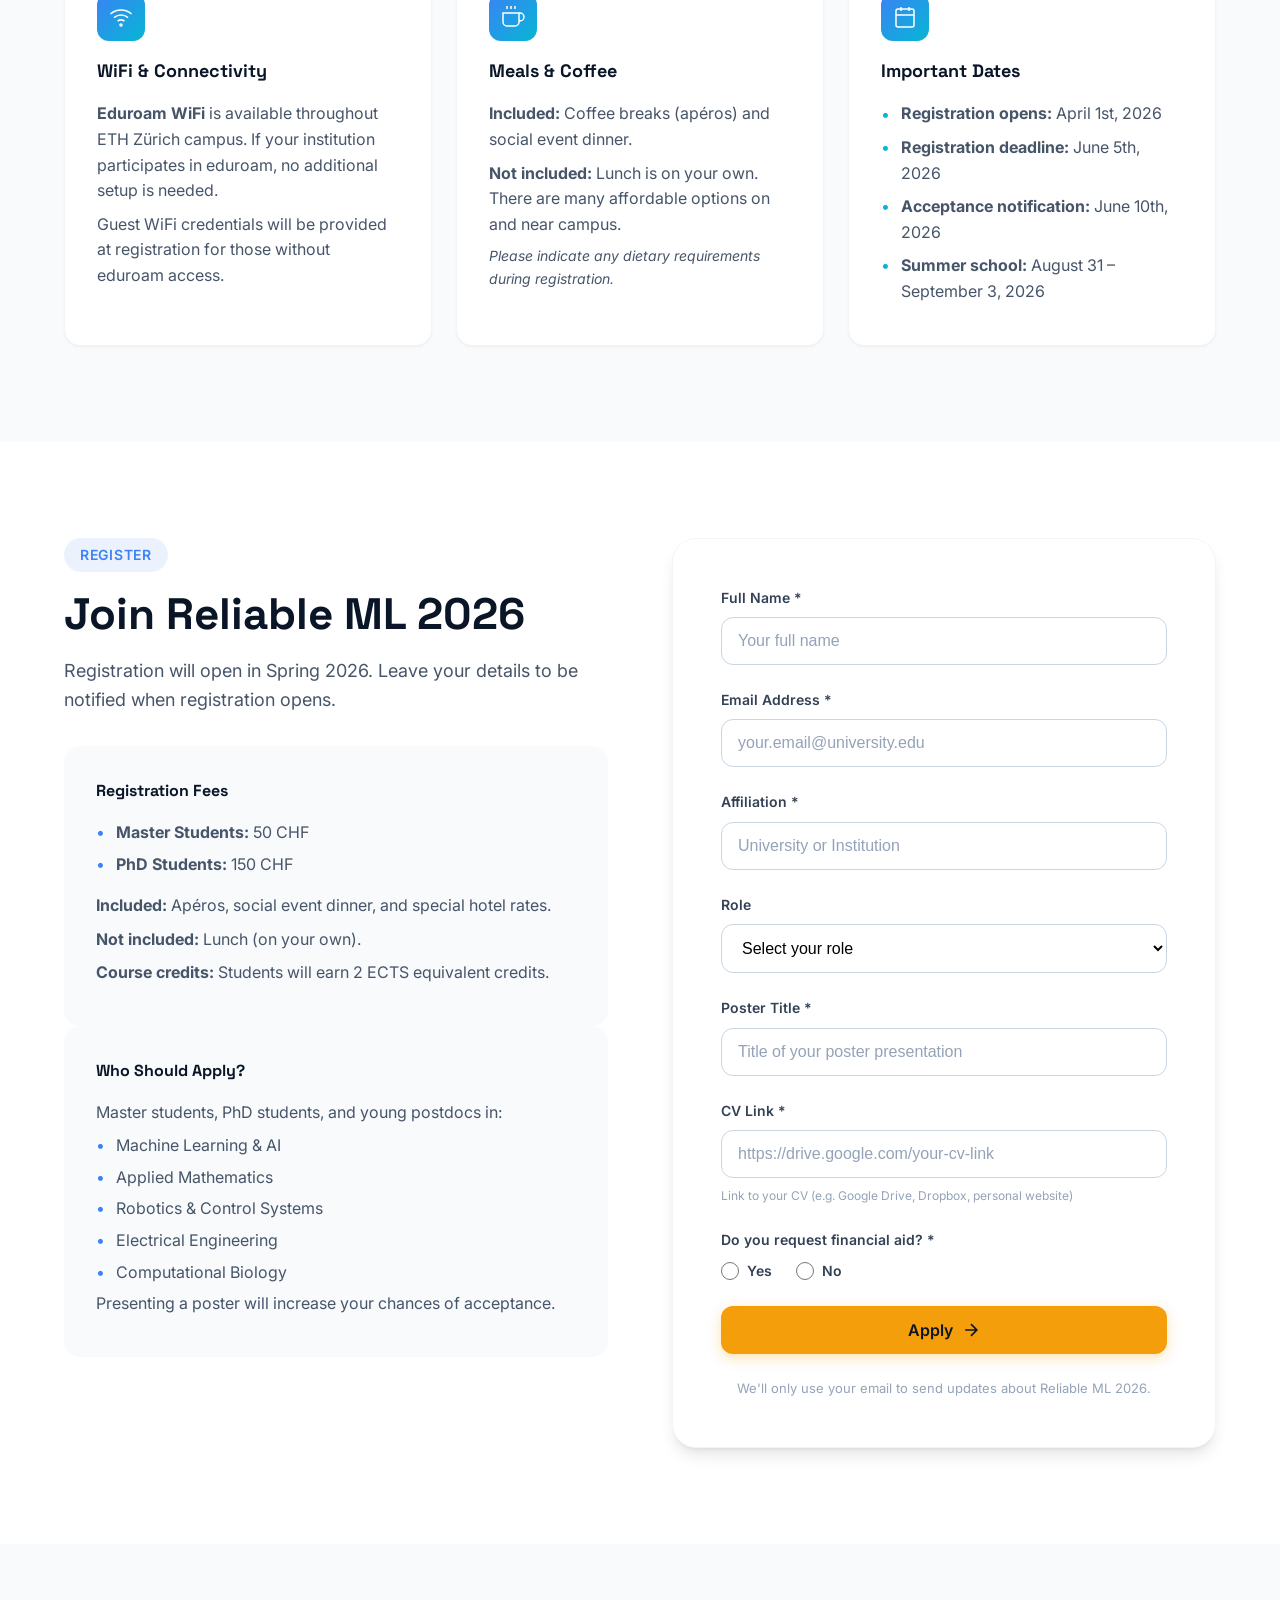
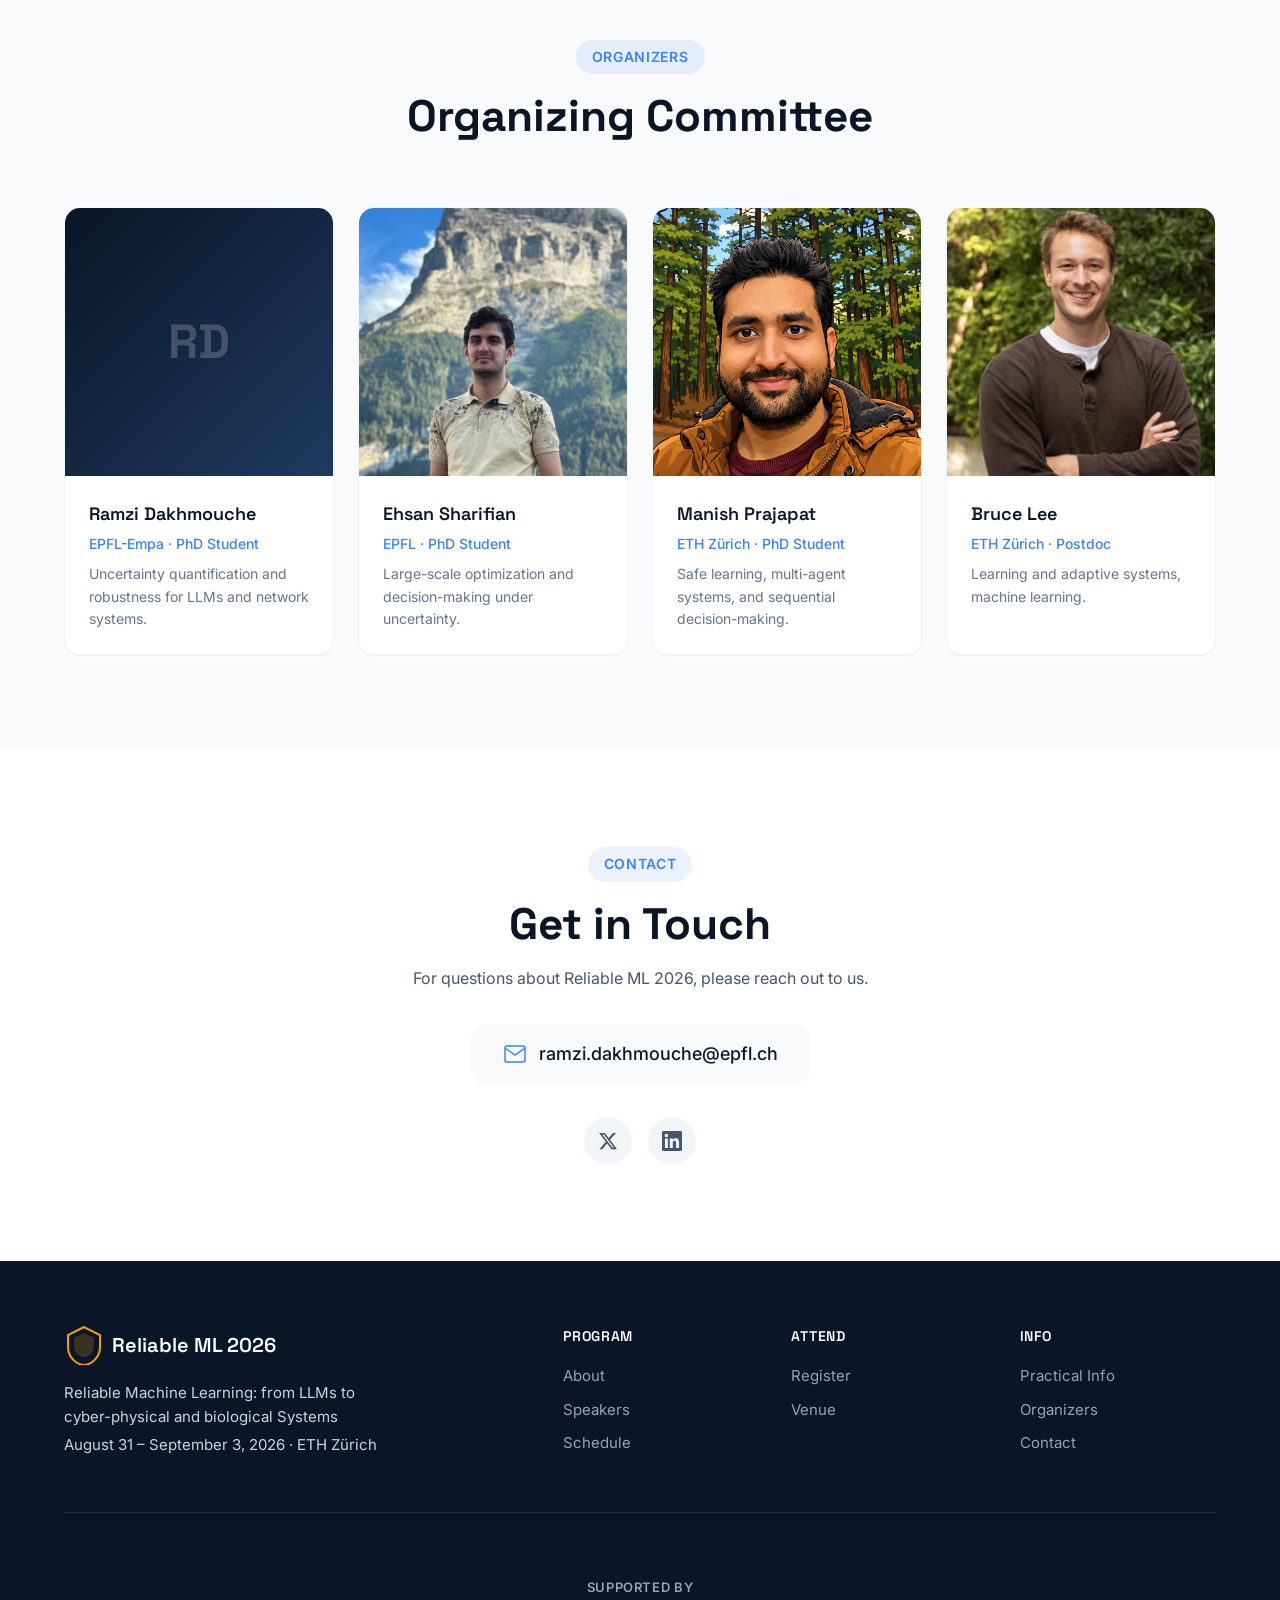
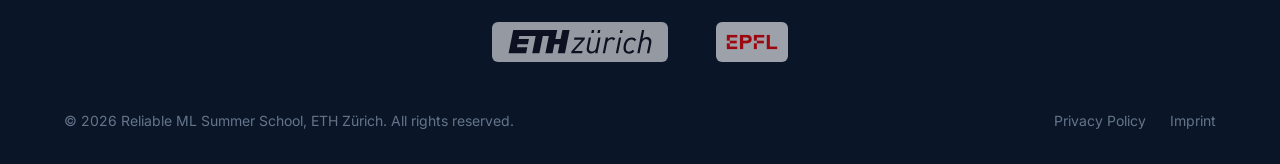
==== commit 97b66e19: "Update index.html" ====
--- a/index.html
+++ b/index.html
@@ -910,7 +910,7 @@
                     </div>
                     <h3>Haus Hiltl</h3>
                     <p class="venue-address">Sihlstrasse 28, 8001 Zürich</p>
-                    <p>Founded in 1898, Haus Hiltl is the oldest vegetarian restaurant in Europe, located right in the heart of Zürich, offering a buffet-style cuisine (over 100 homemade dishes daily) that blends Swiss, Mediterranean, and Indian influences. We'll gather here for the summer school's social dinner.</p>
+                    <p>Founded in 1898, Haus Hiltl located right in the heart of Zürich, offers a buffet-style cuisine (over 100 homemade dishes daily) that blends Swiss, Mediterranean, and Indian influences. We'll gather here for the summer school's social dinner.</p>
                     <div class="travel-note">
                         <svg viewBox="0 0 24 24" fill="none" stroke="currentColor" stroke-width="2">
                             <circle cx="12" cy="12" r="10"/>
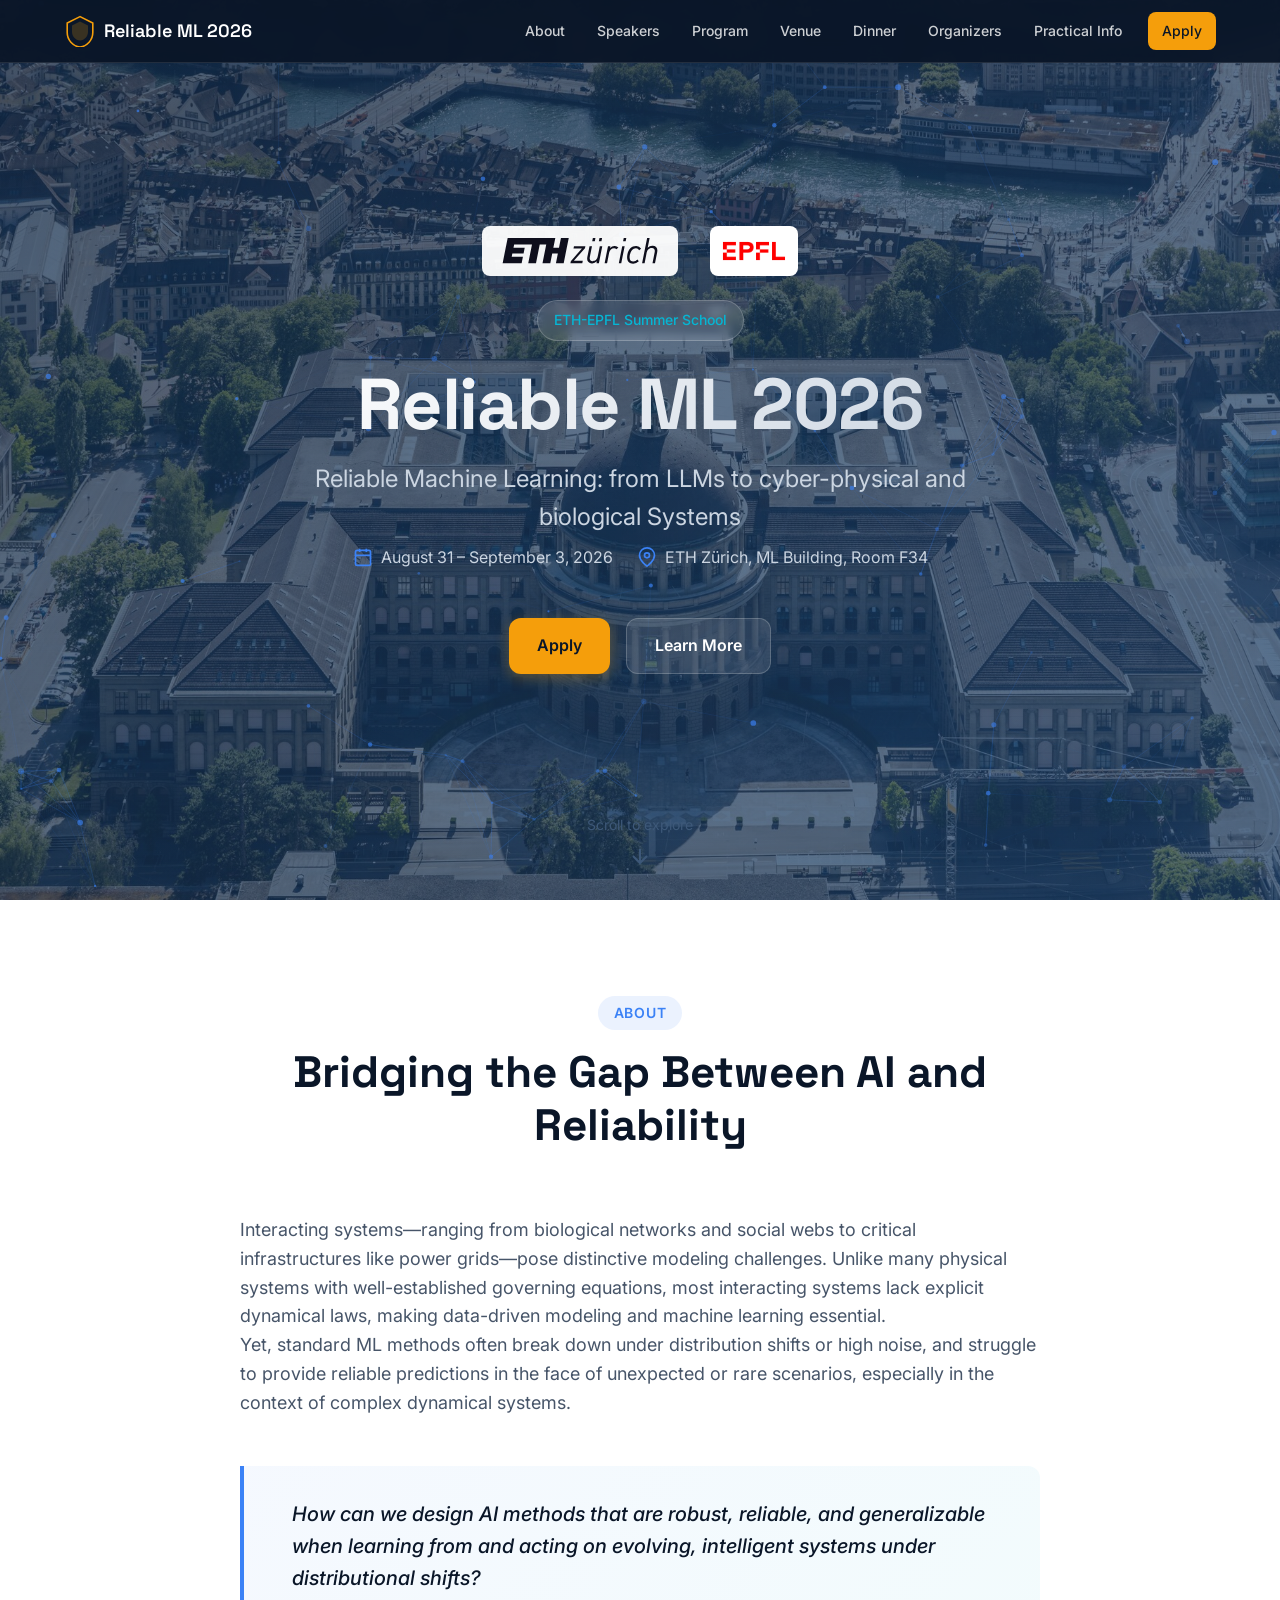
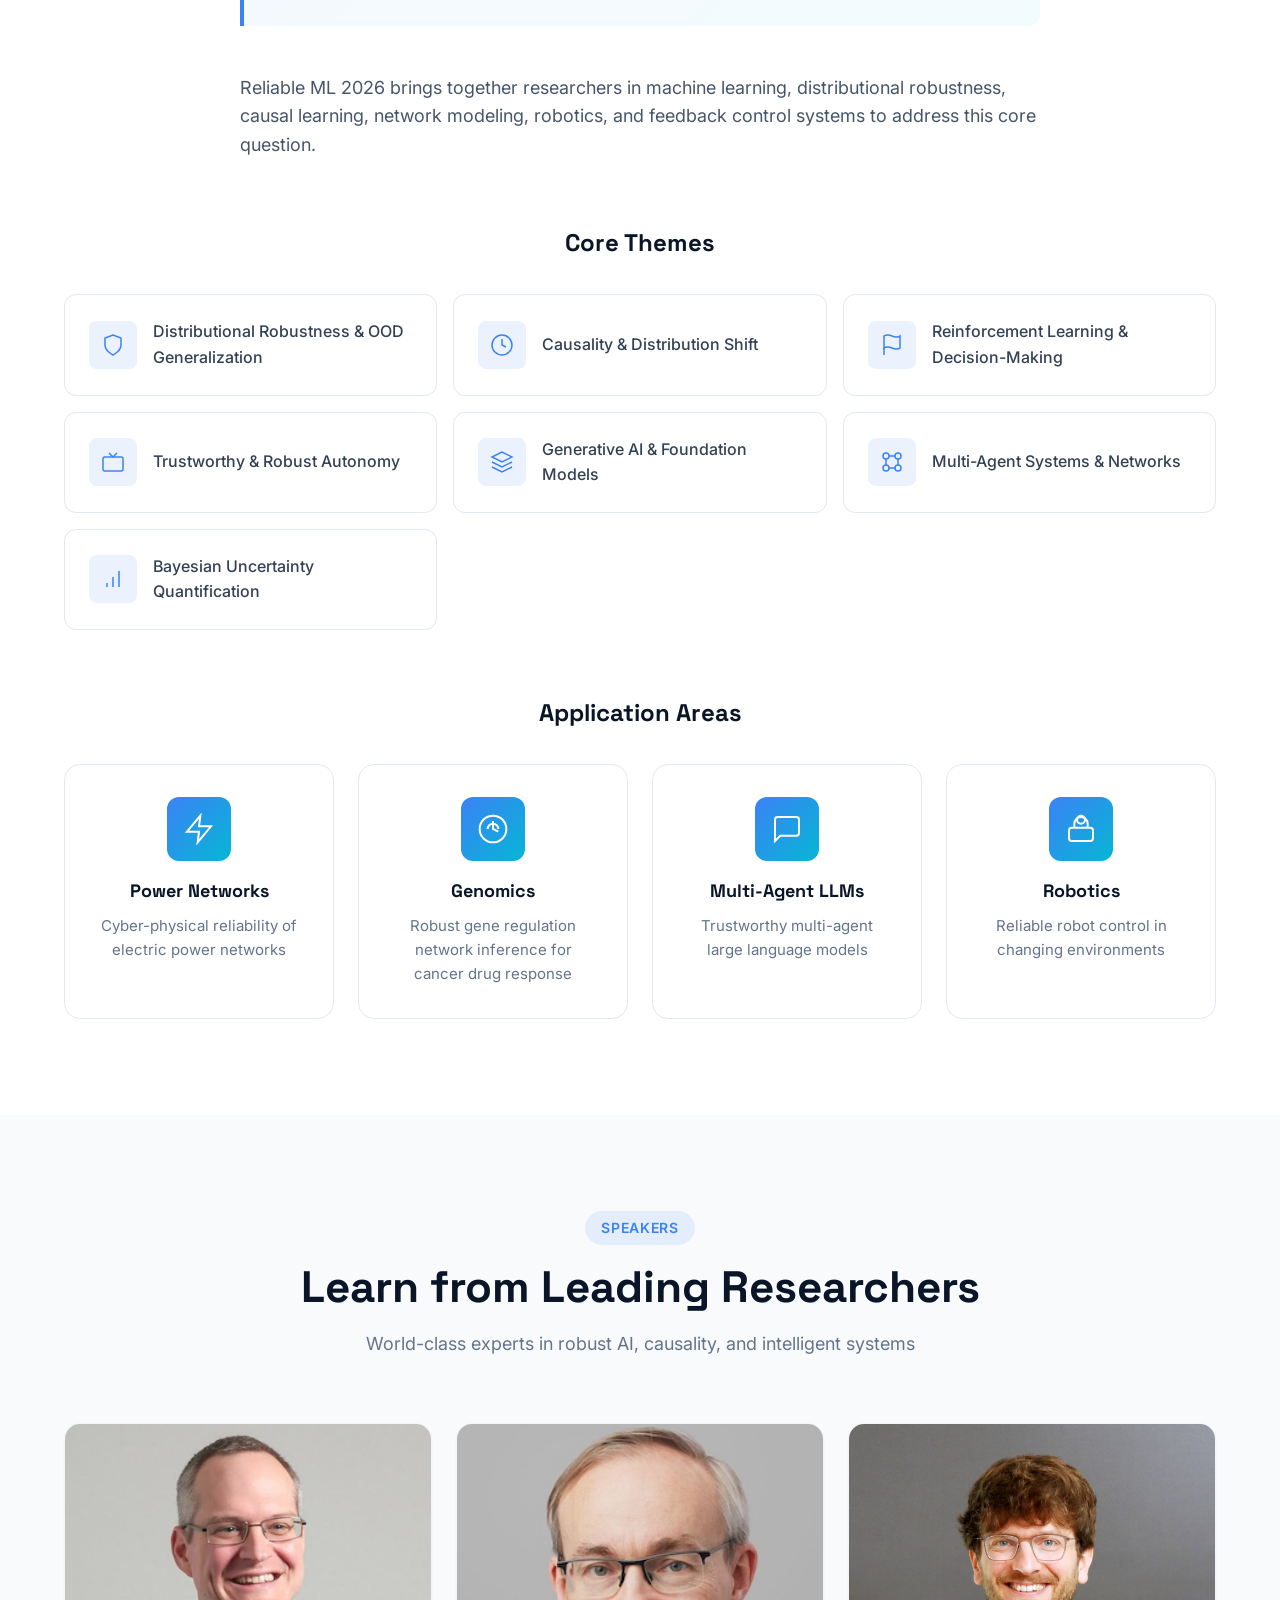
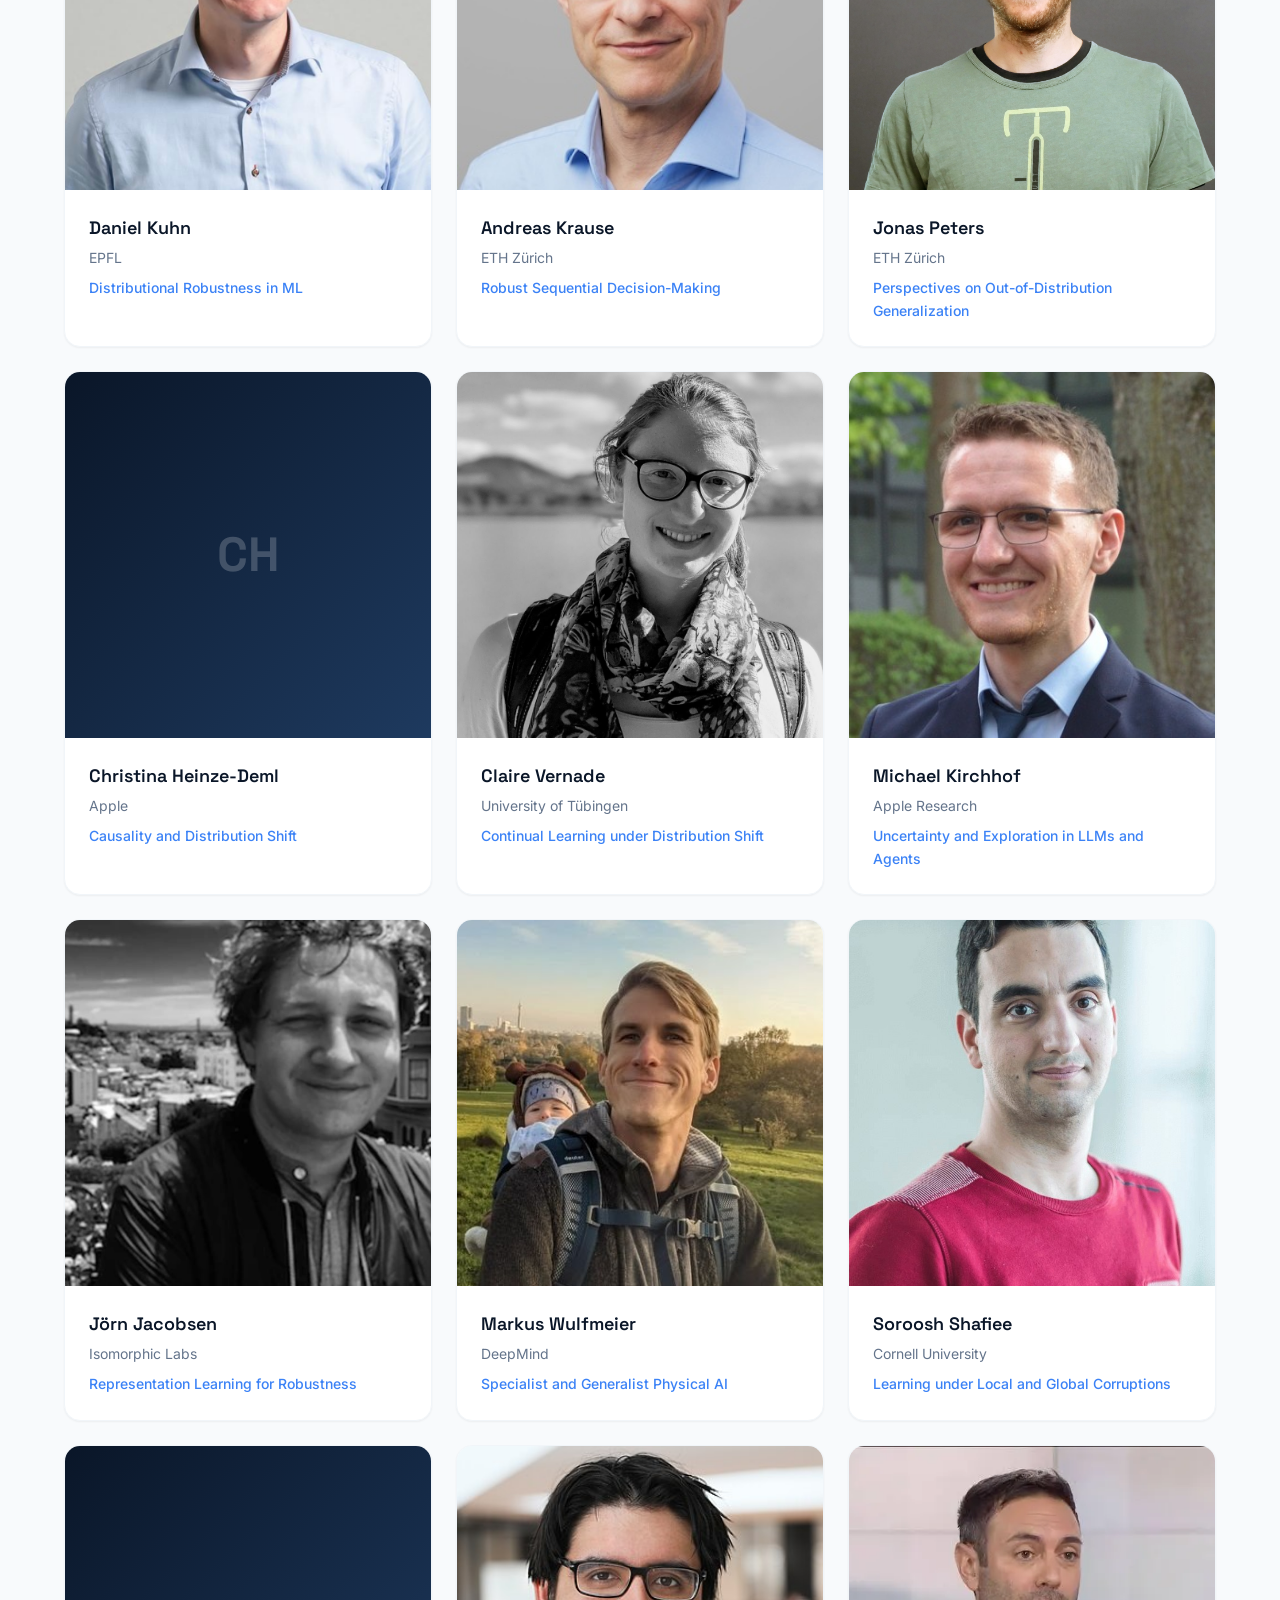
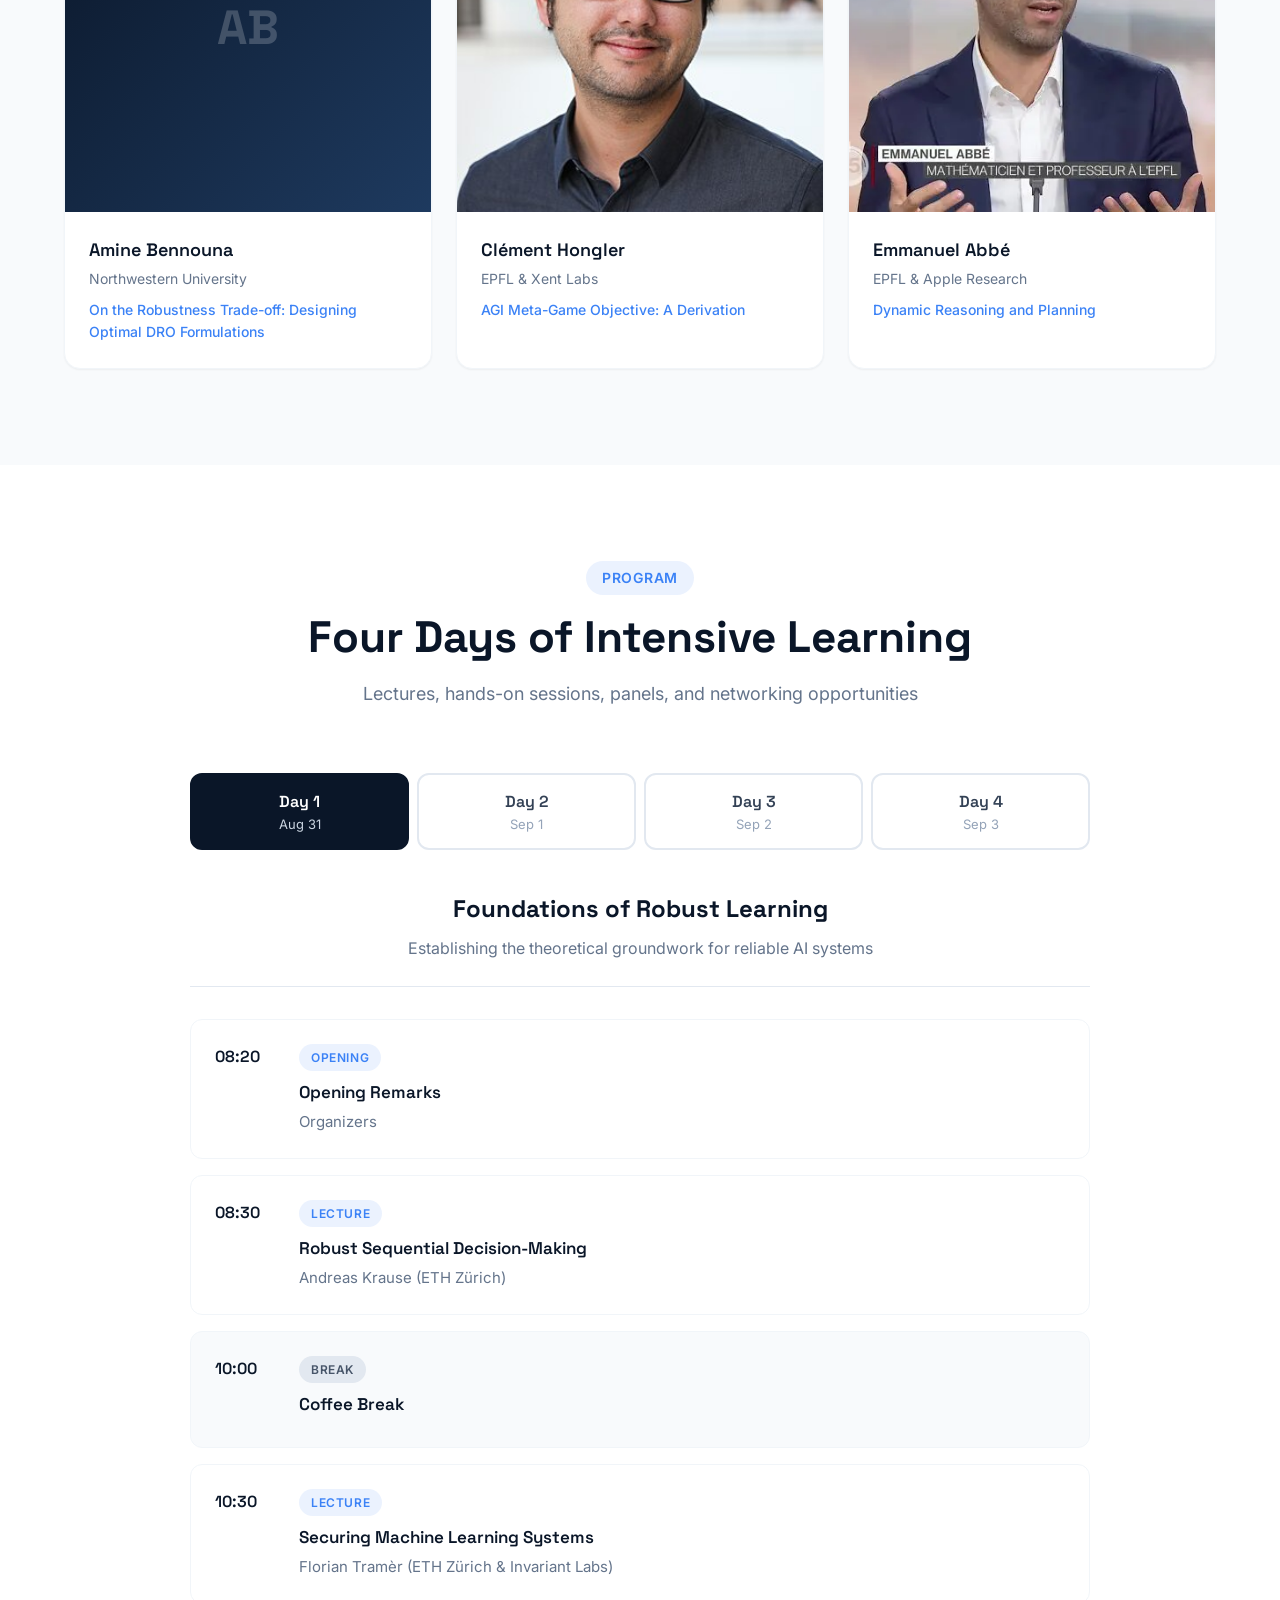
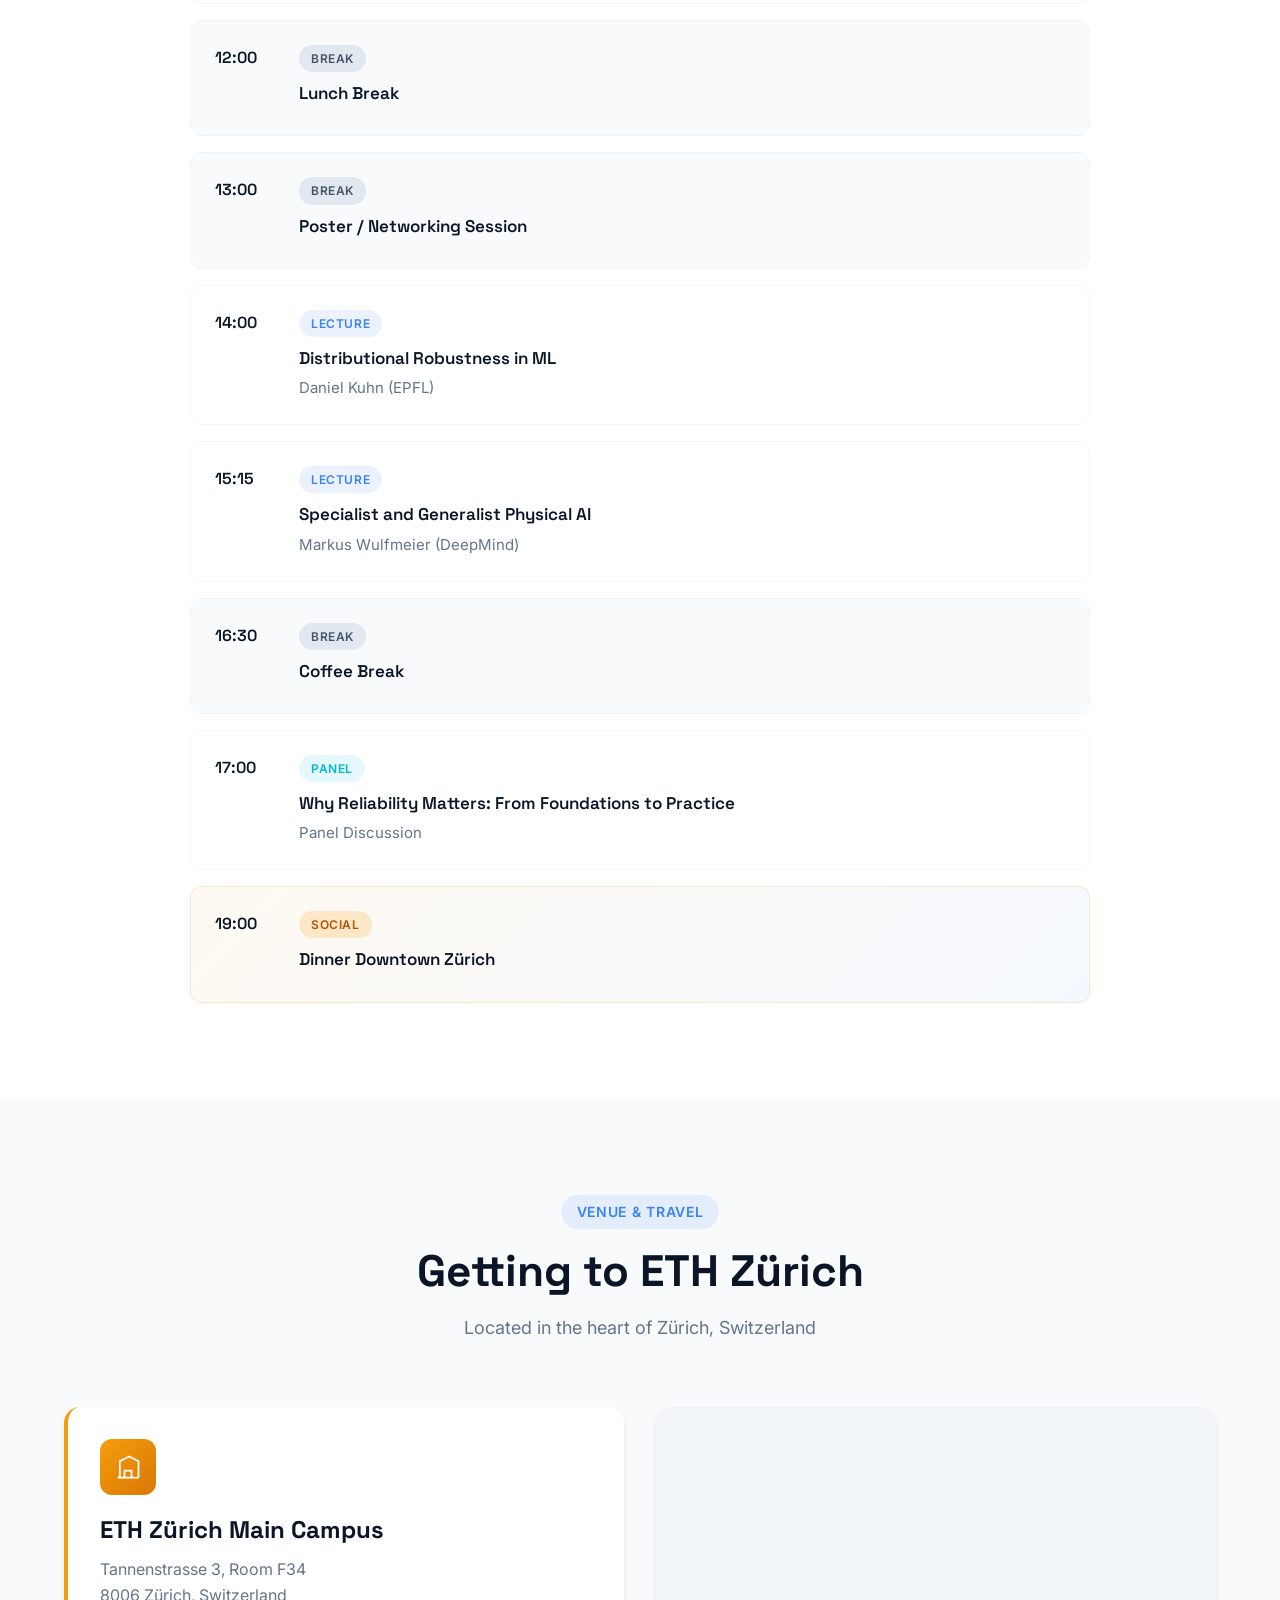
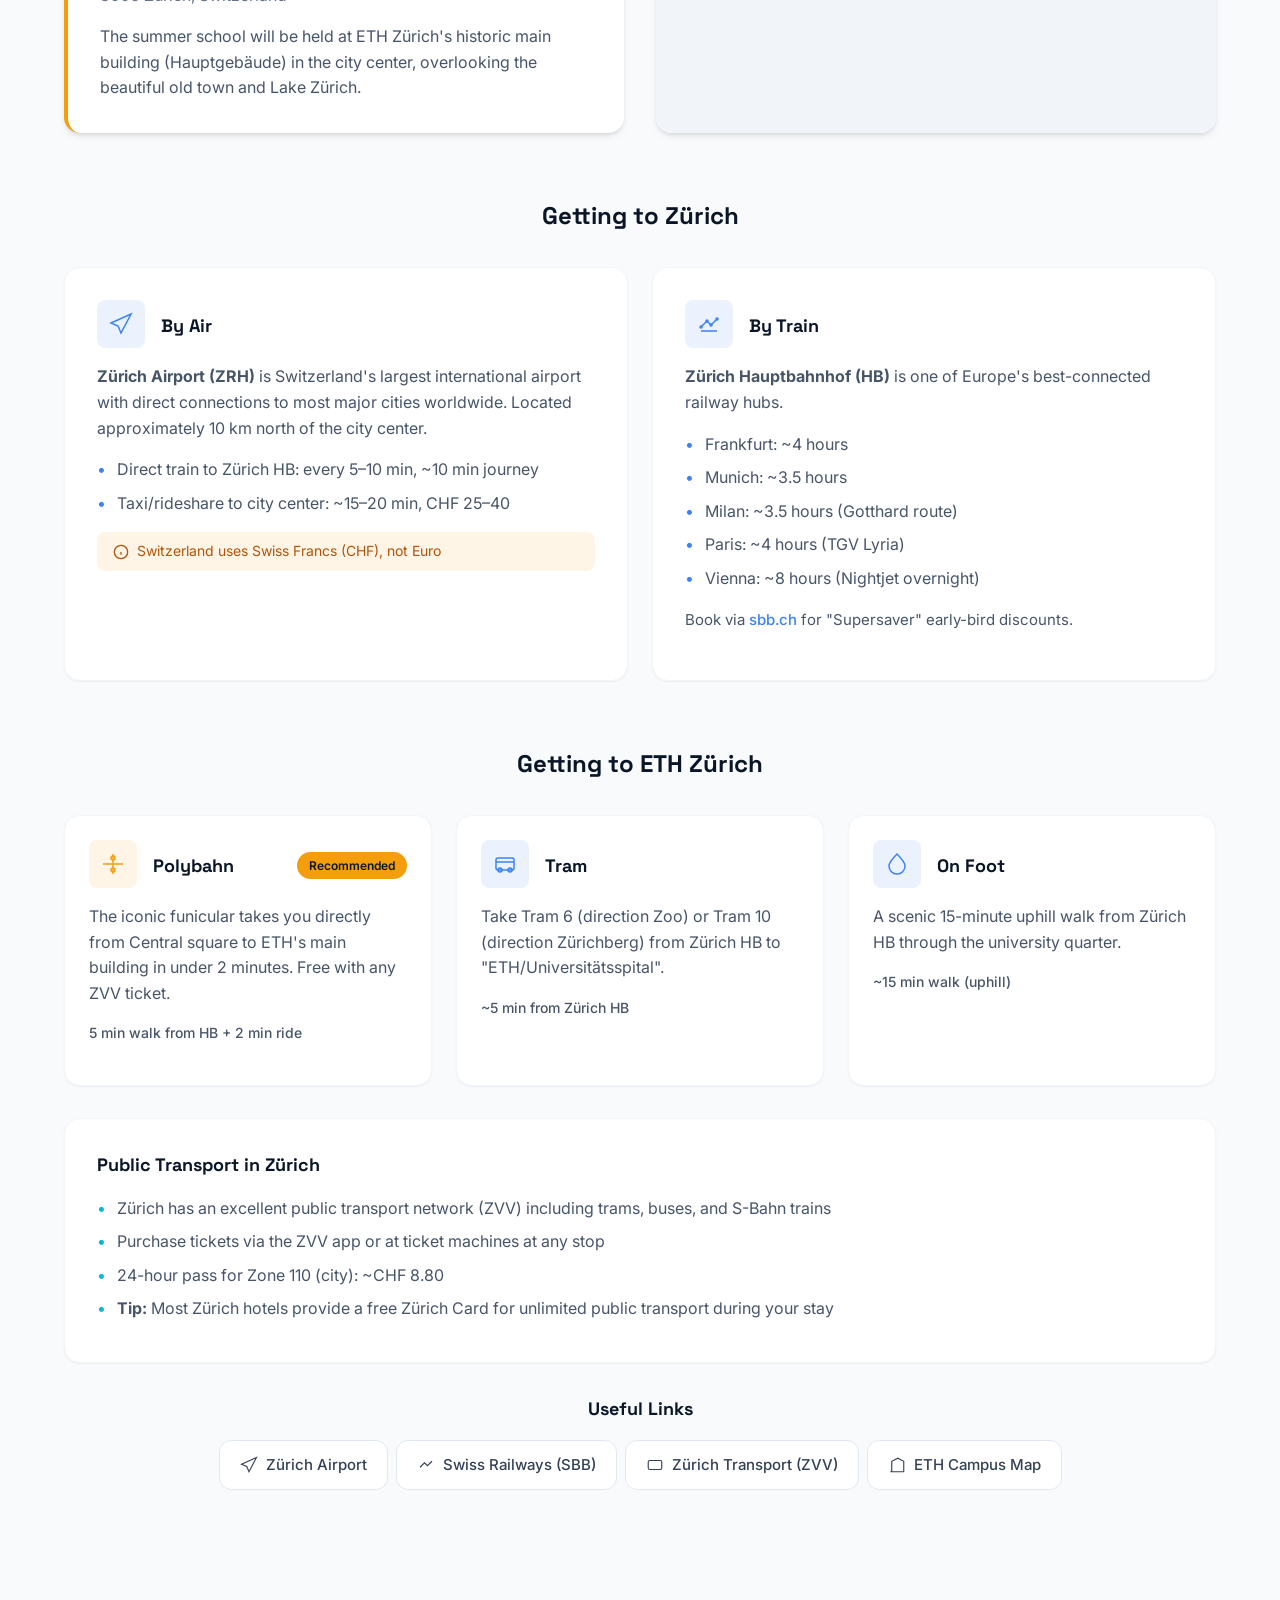
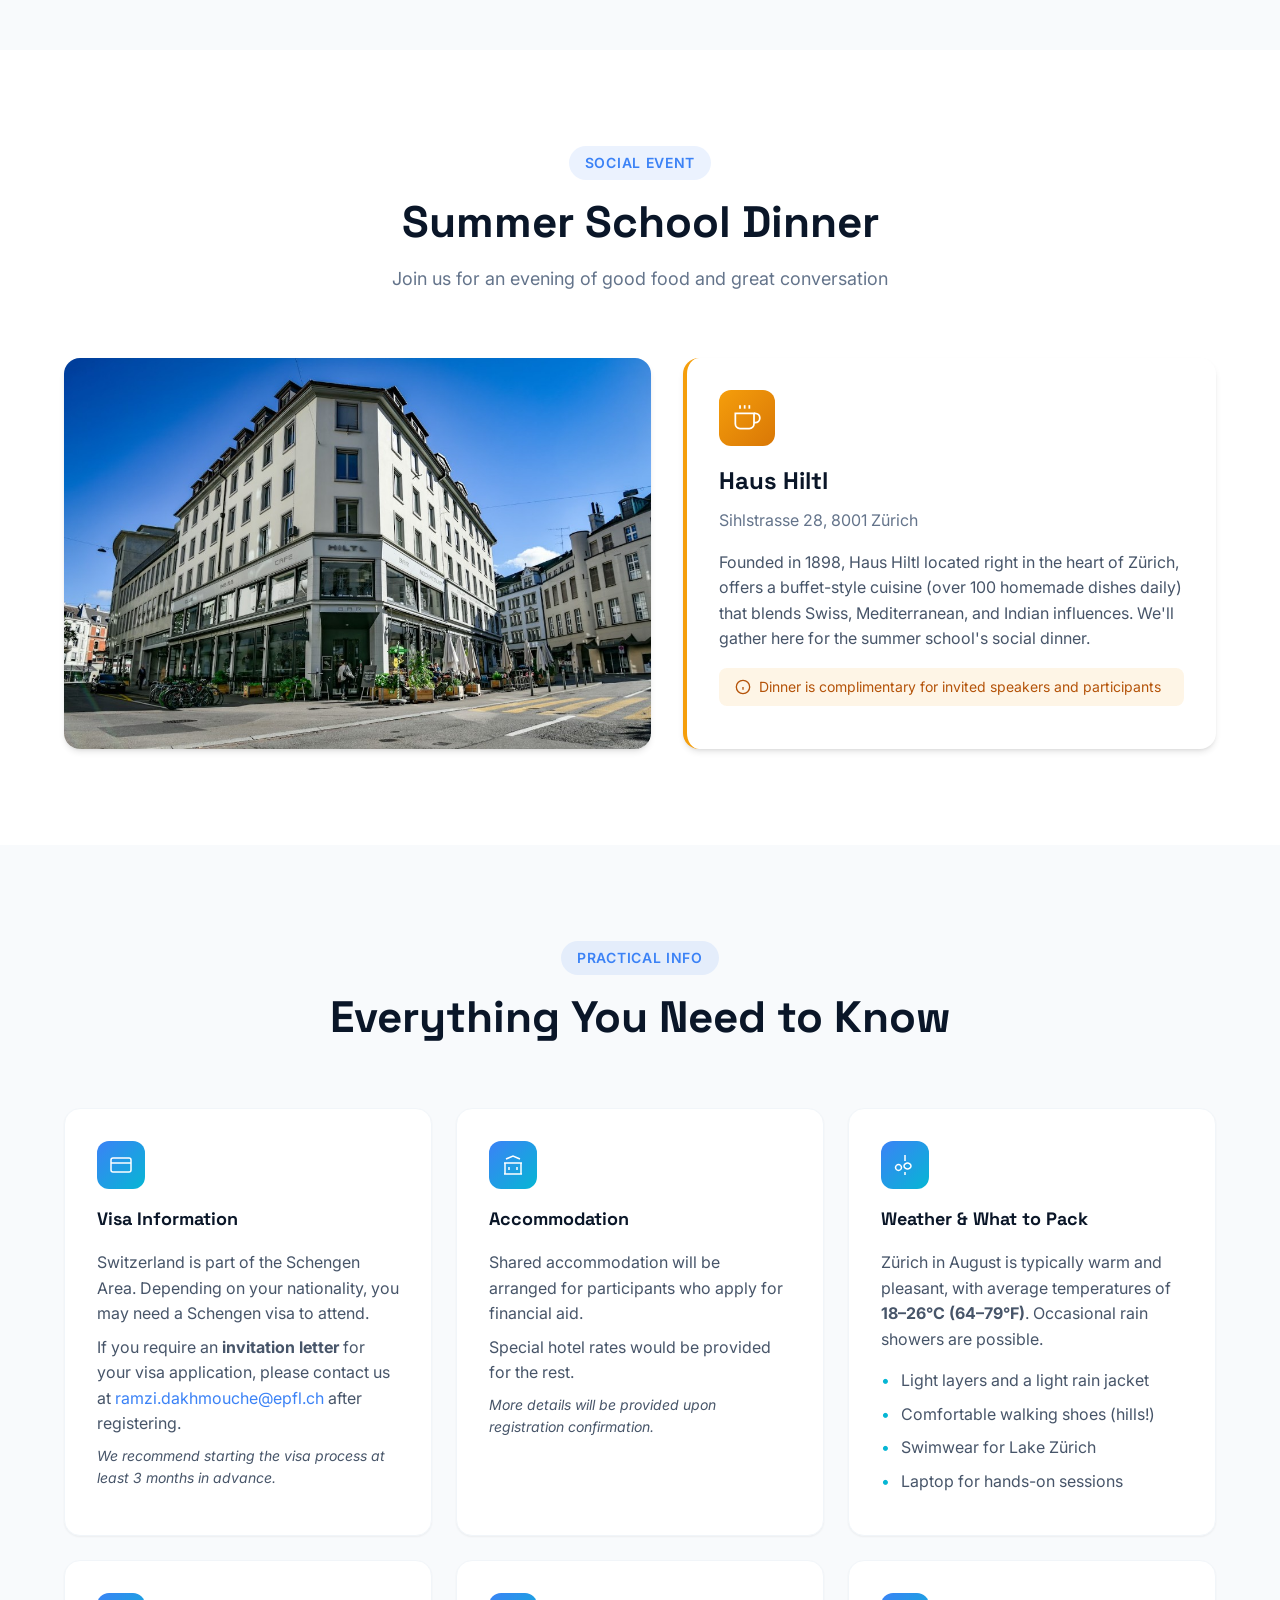
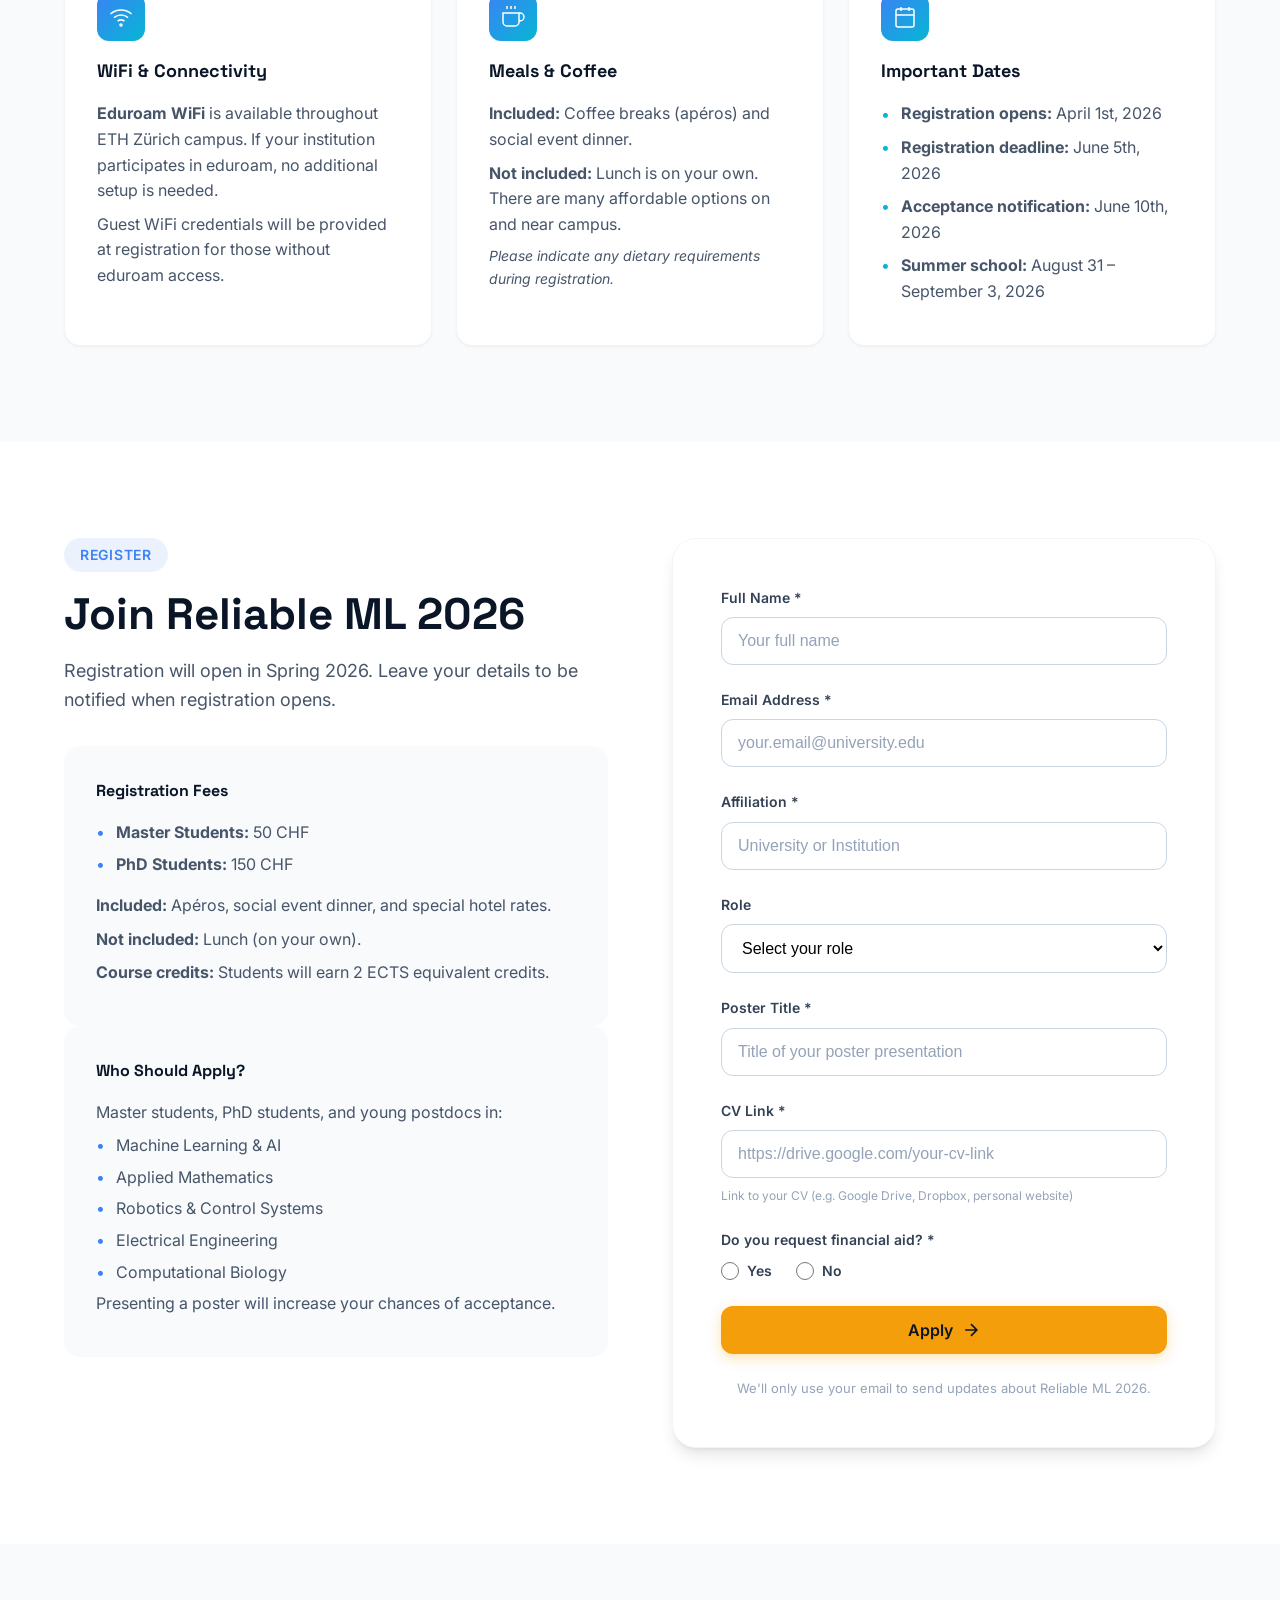
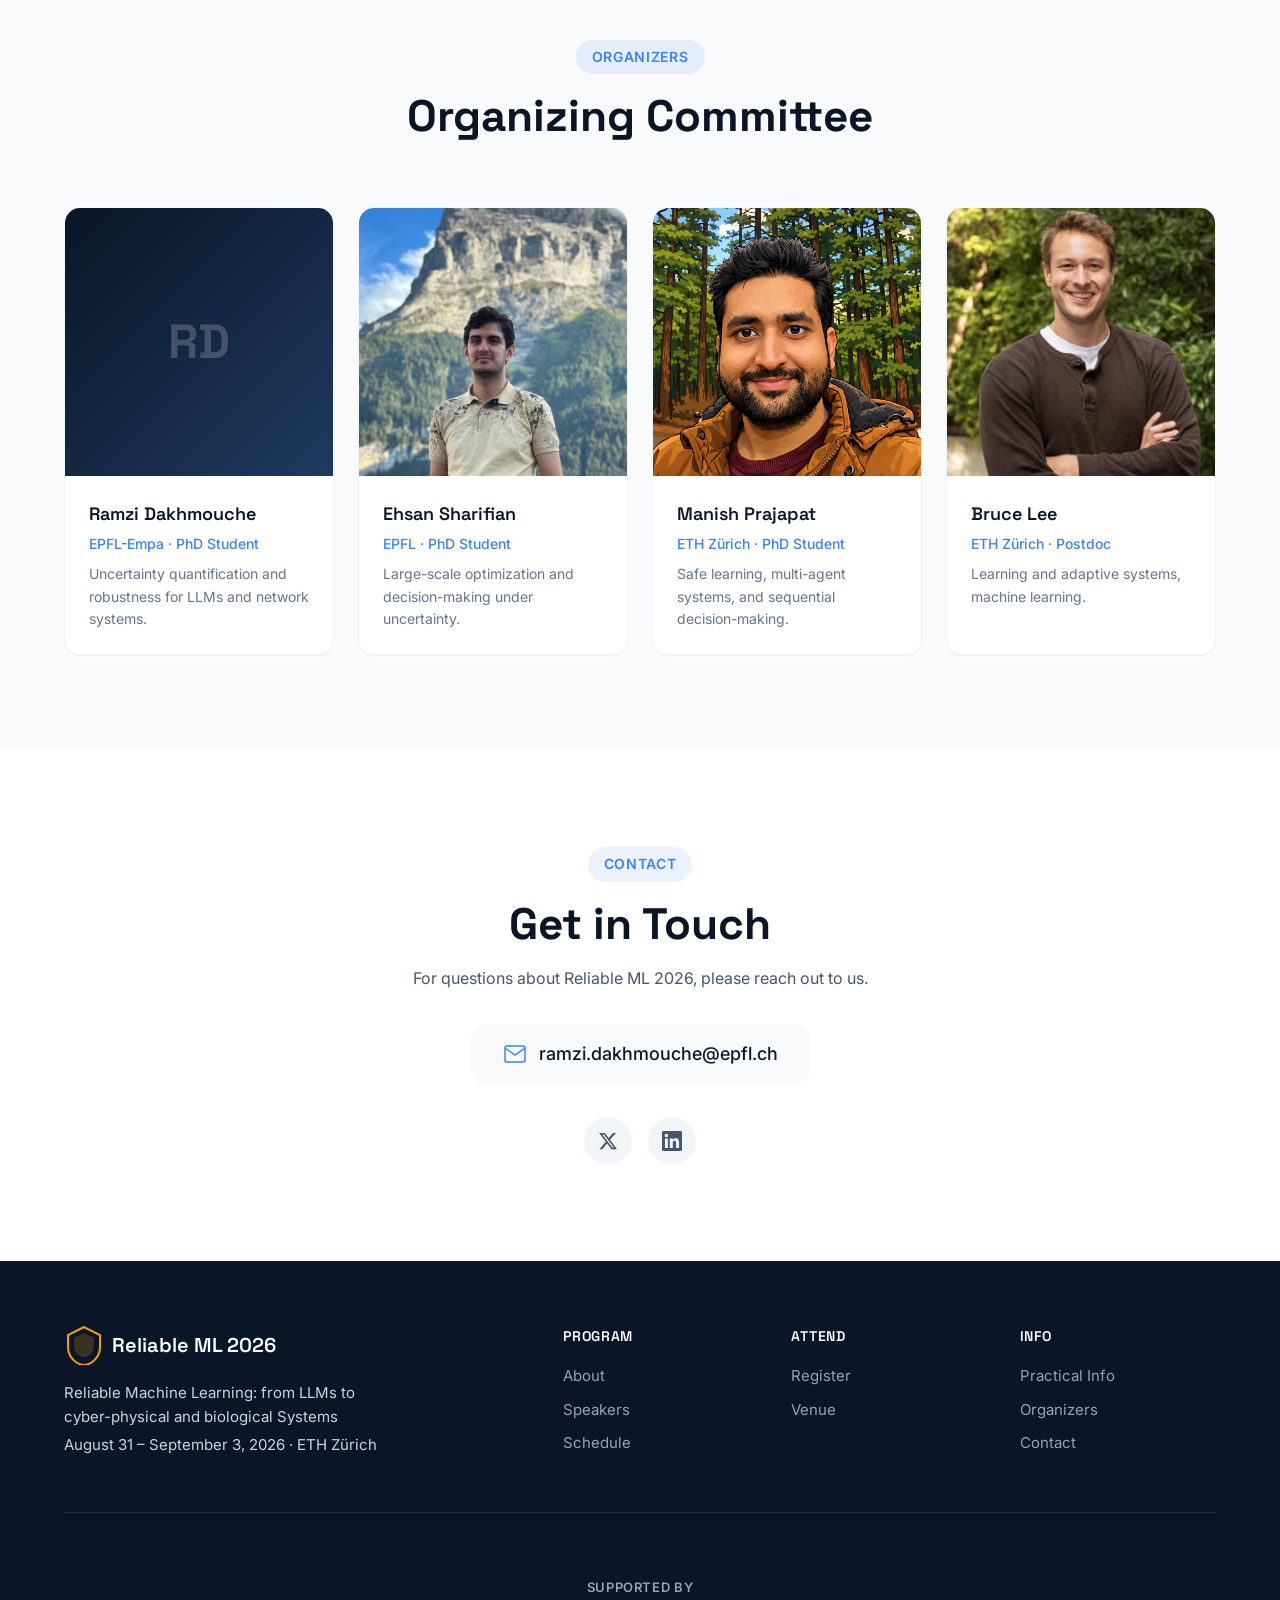
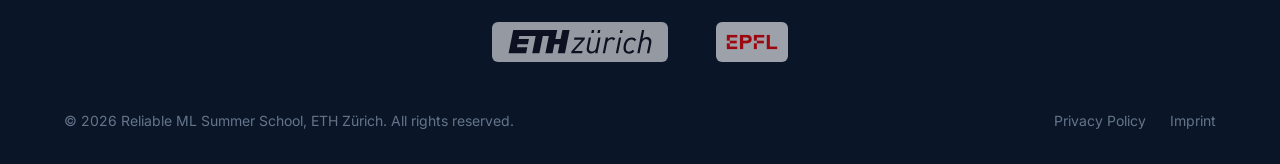
==== commit a632bac0: "Update index.html" ====
--- a/index.html
+++ b/index.html
@@ -8,7 +8,7 @@
     <meta name="keywords" content="AI, machine learning, summer school, ETH Zürich, robustness, uncertainty, distributional robustness, causality, reinforcement learning, LLMs, cyber-physical systems, biological systems">
     <!-- Open Graph -->
     <meta property="og:title" content="Reliable ML 2026 — Reliable Machine Learning: from LLMs to cyber-physical and biological Systems">
-    <meta property="og:description" content="ETH-EPFL summer school on Reliable Machine Learning: from LLMs to cyber-physical and biological Systems. August 31 – September 3, 2026 at ETH Zürich ML Building, Room F34.">
+    <meta property="og:description" content="ETH-EPFL summer school on Reliable Machine Learning: from LLMs to cyber-physical and biological Systems. August 31 – September 3, 2026 at ETH Zürich ML Building, Room F34 (Floor 1).">
     <meta property="og:type" content="website">
     <meta property="og:url" content="https://reliable-ml.github.io">
     <meta property="og:image" content="https://reliable-ml.github.io/assets/og-image.png">
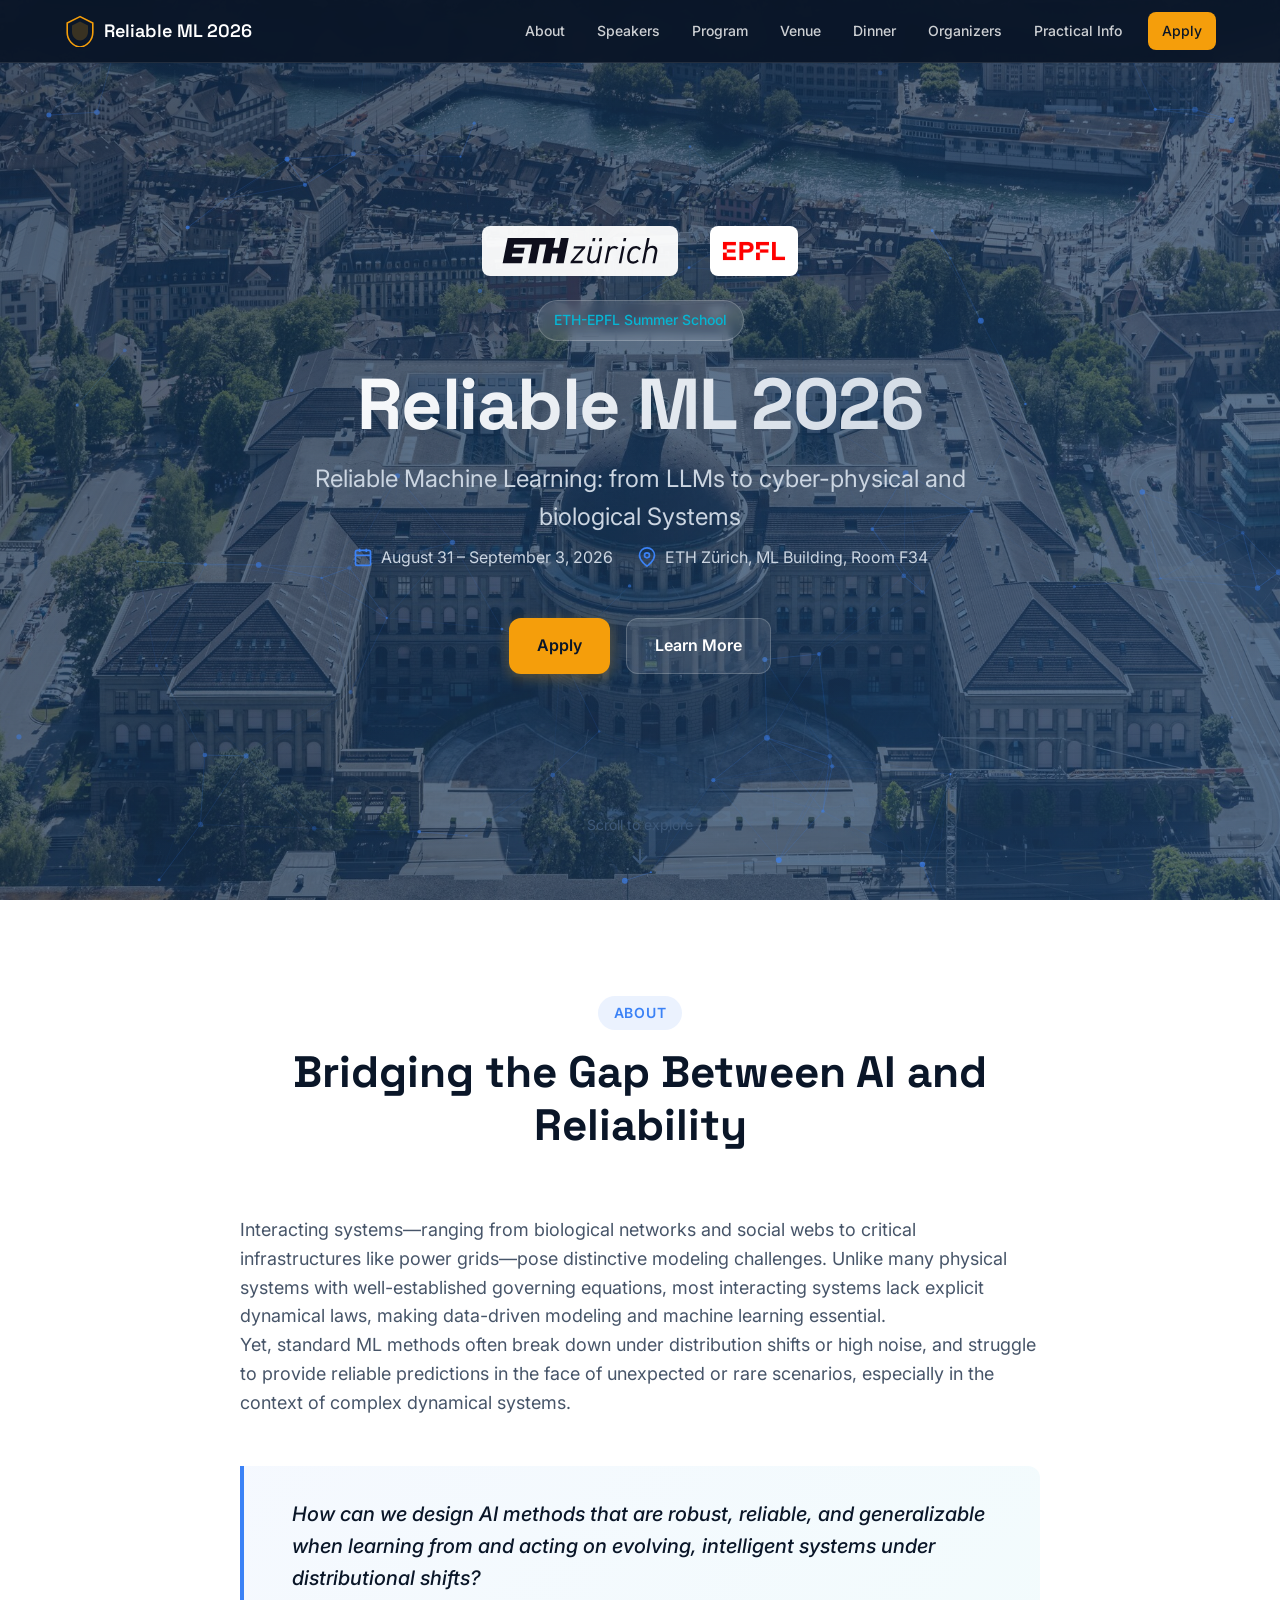
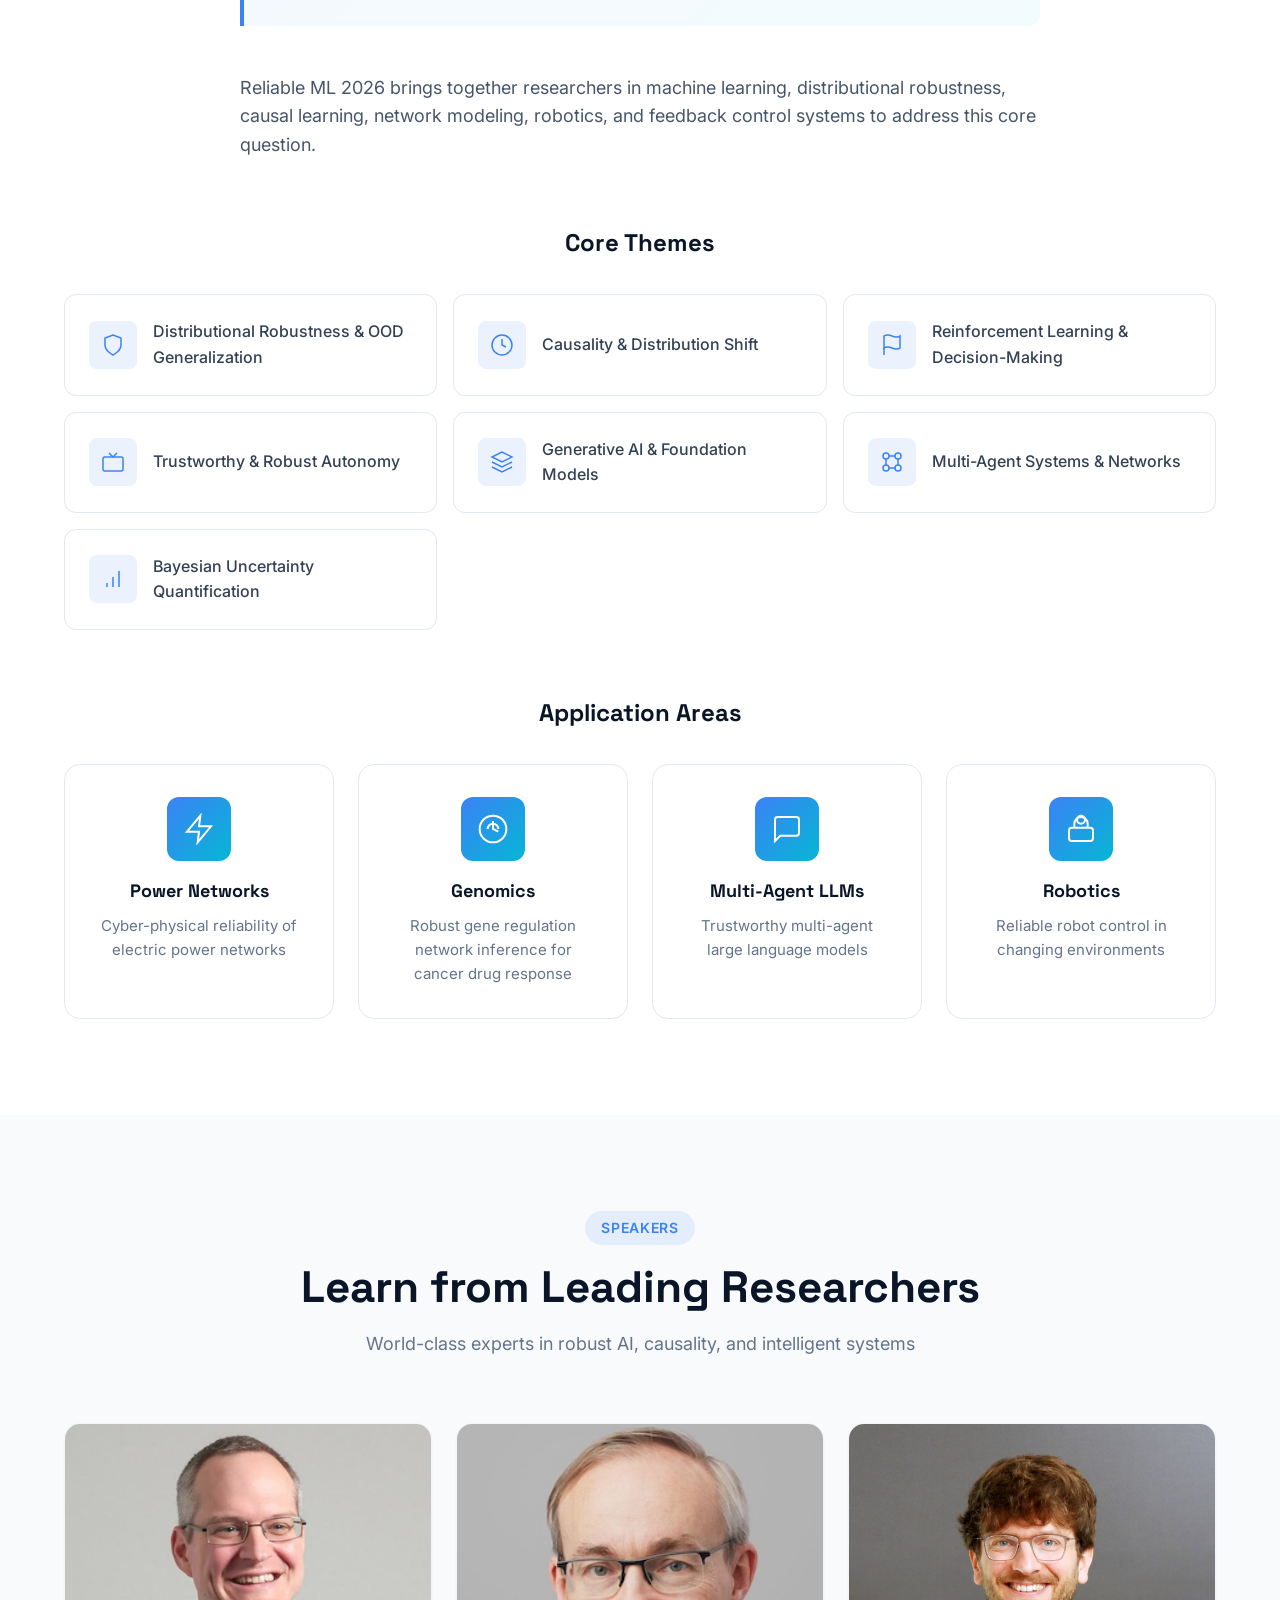
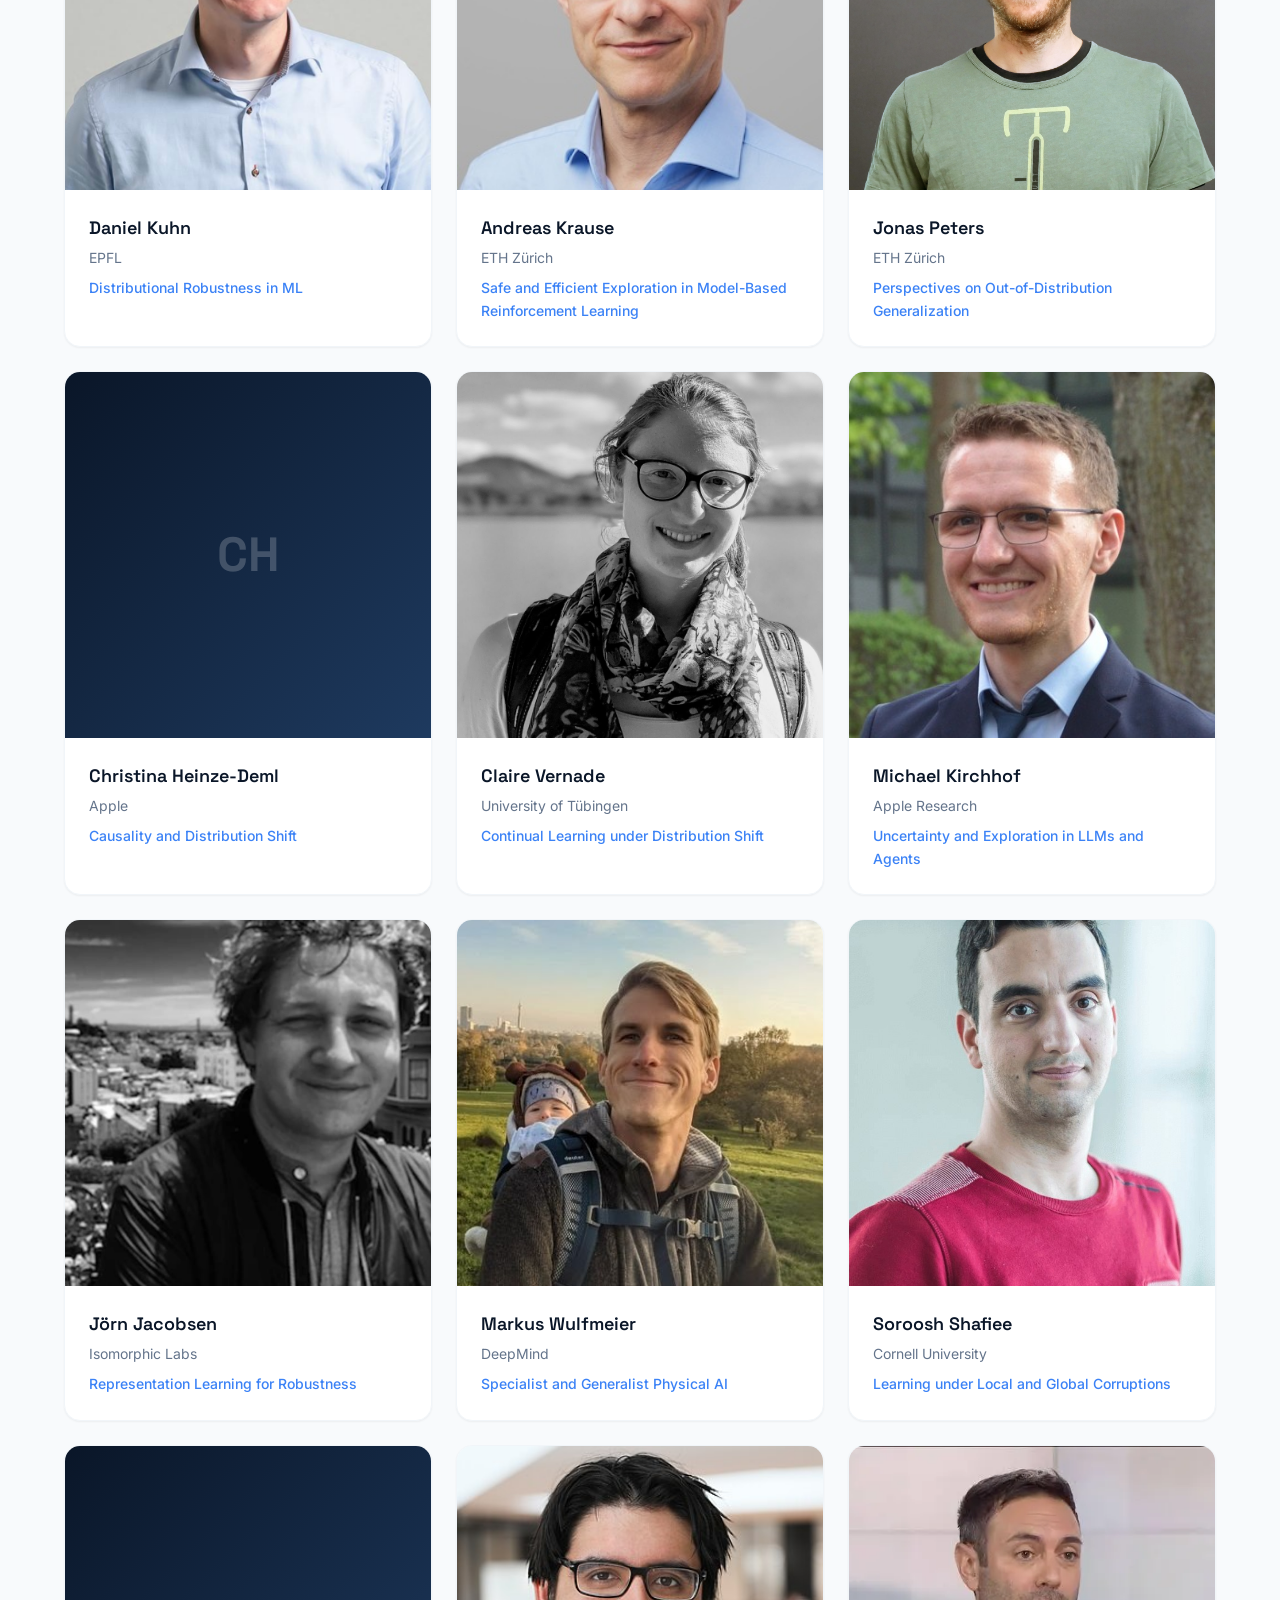
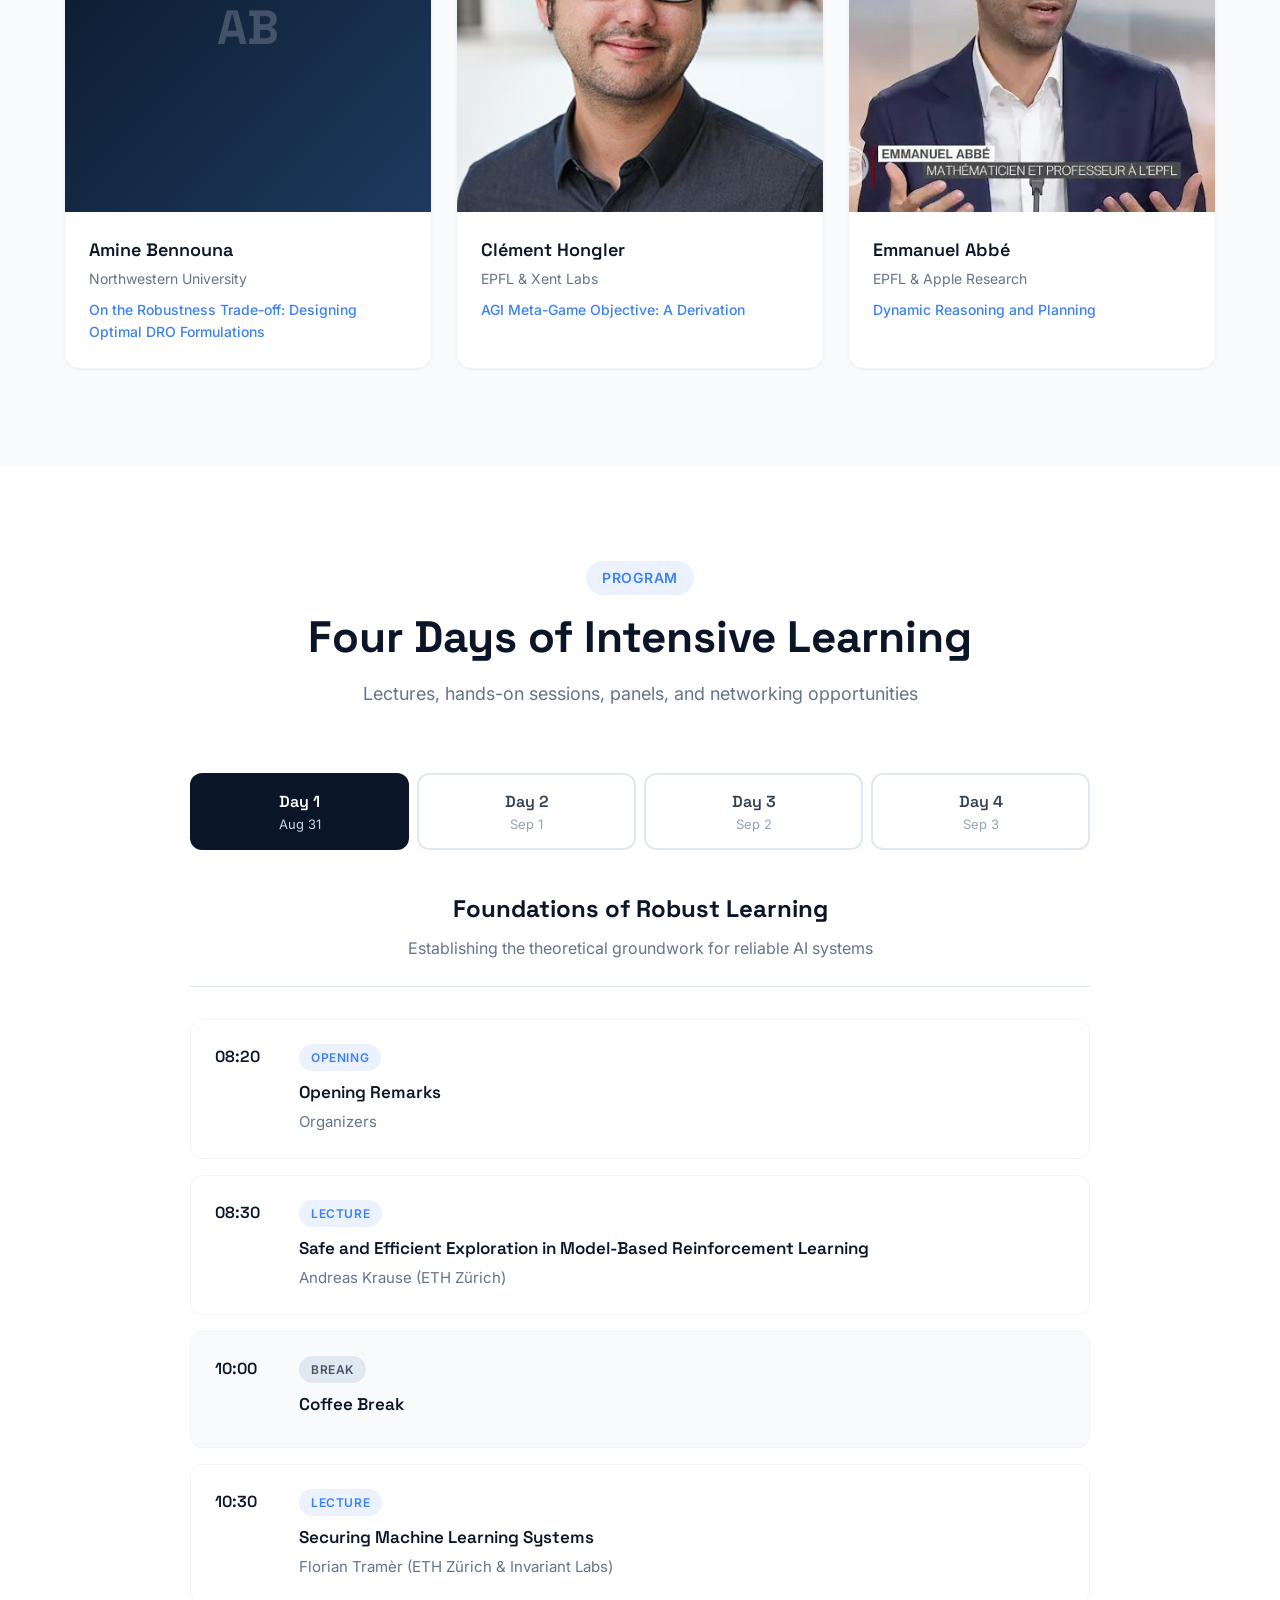
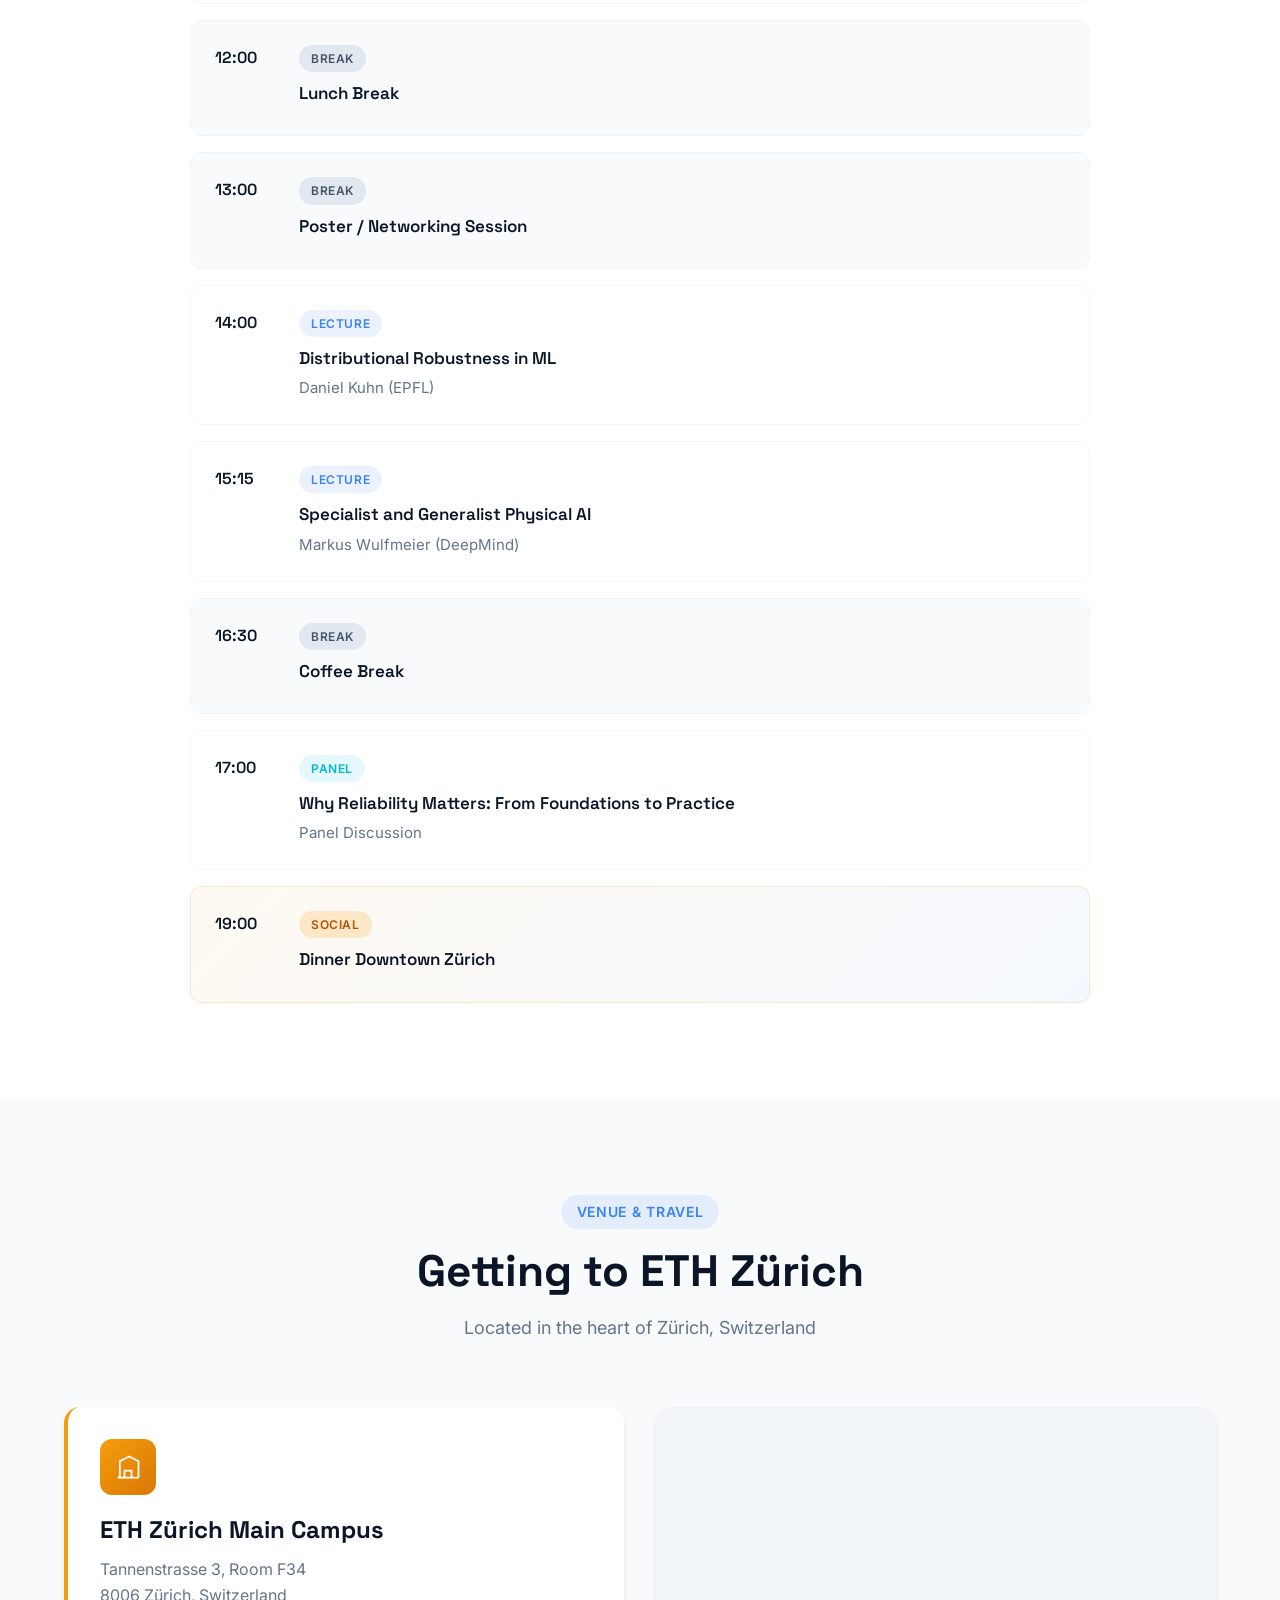
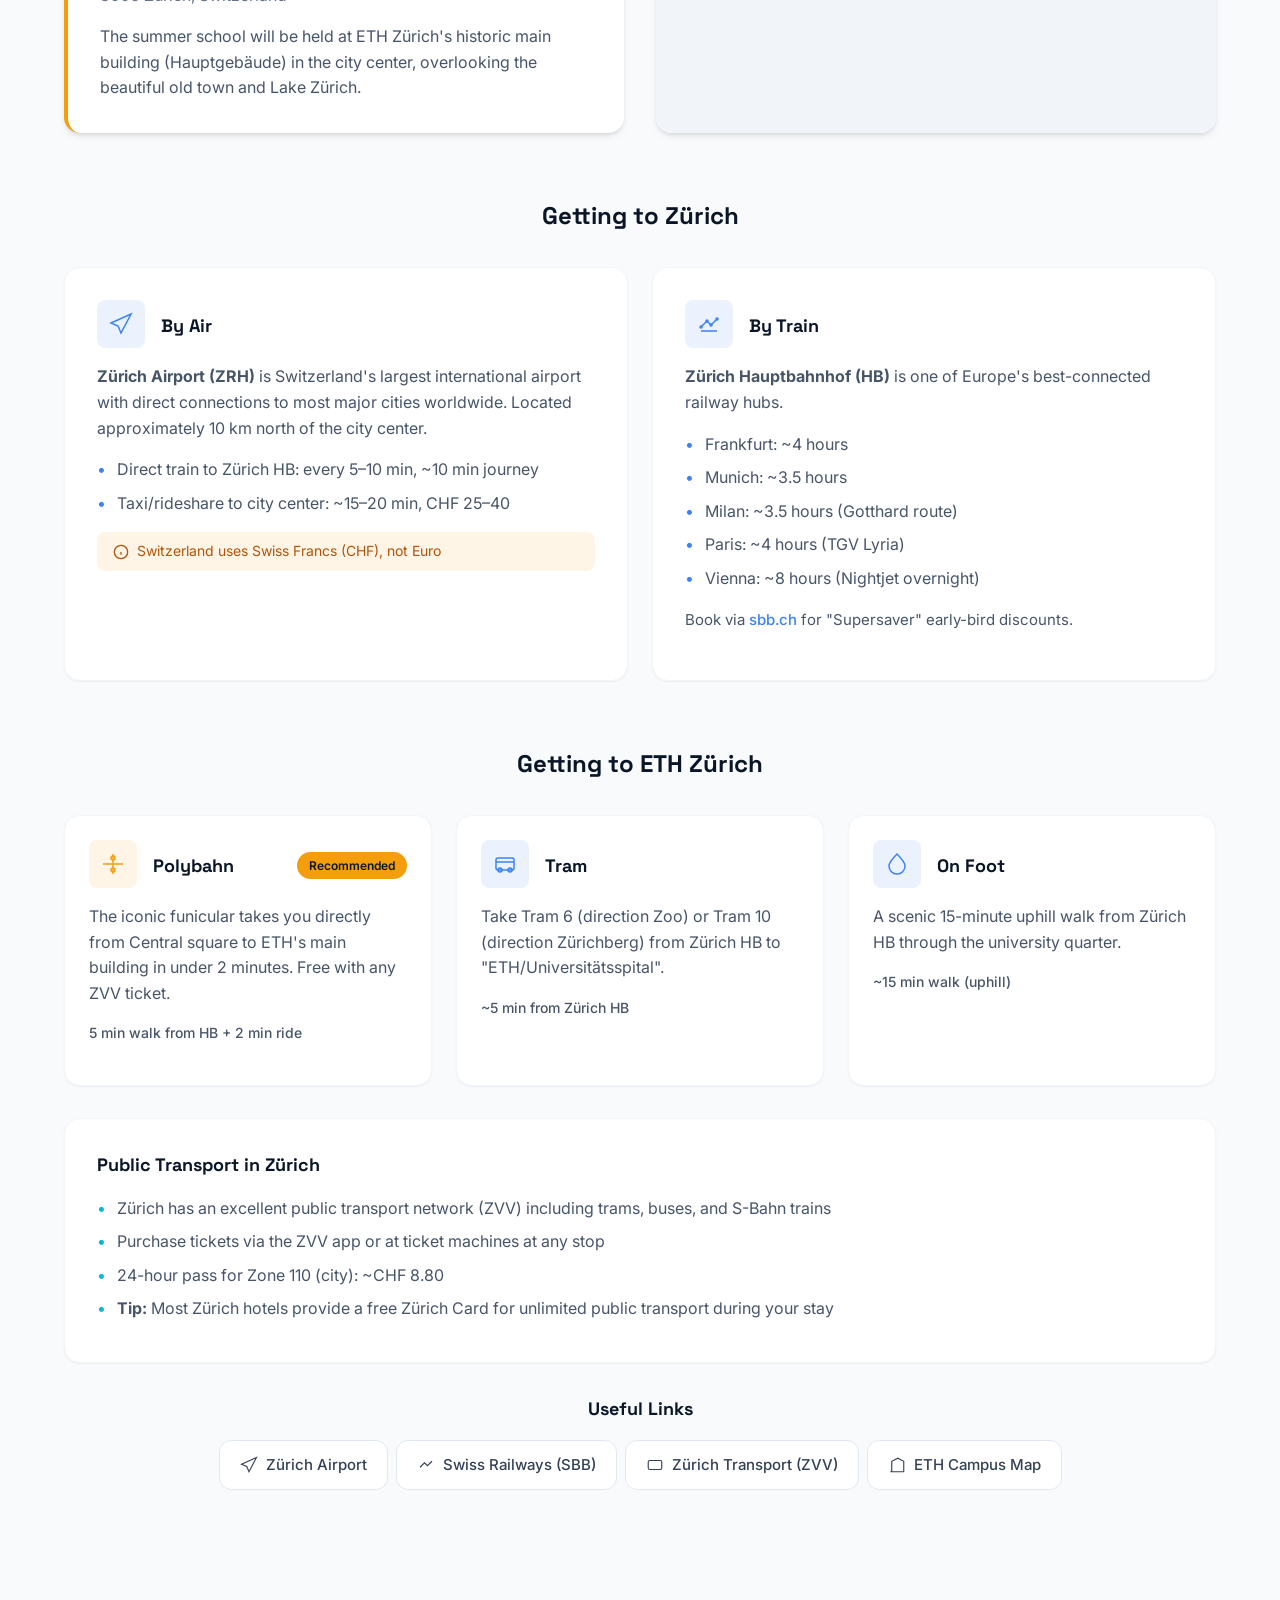
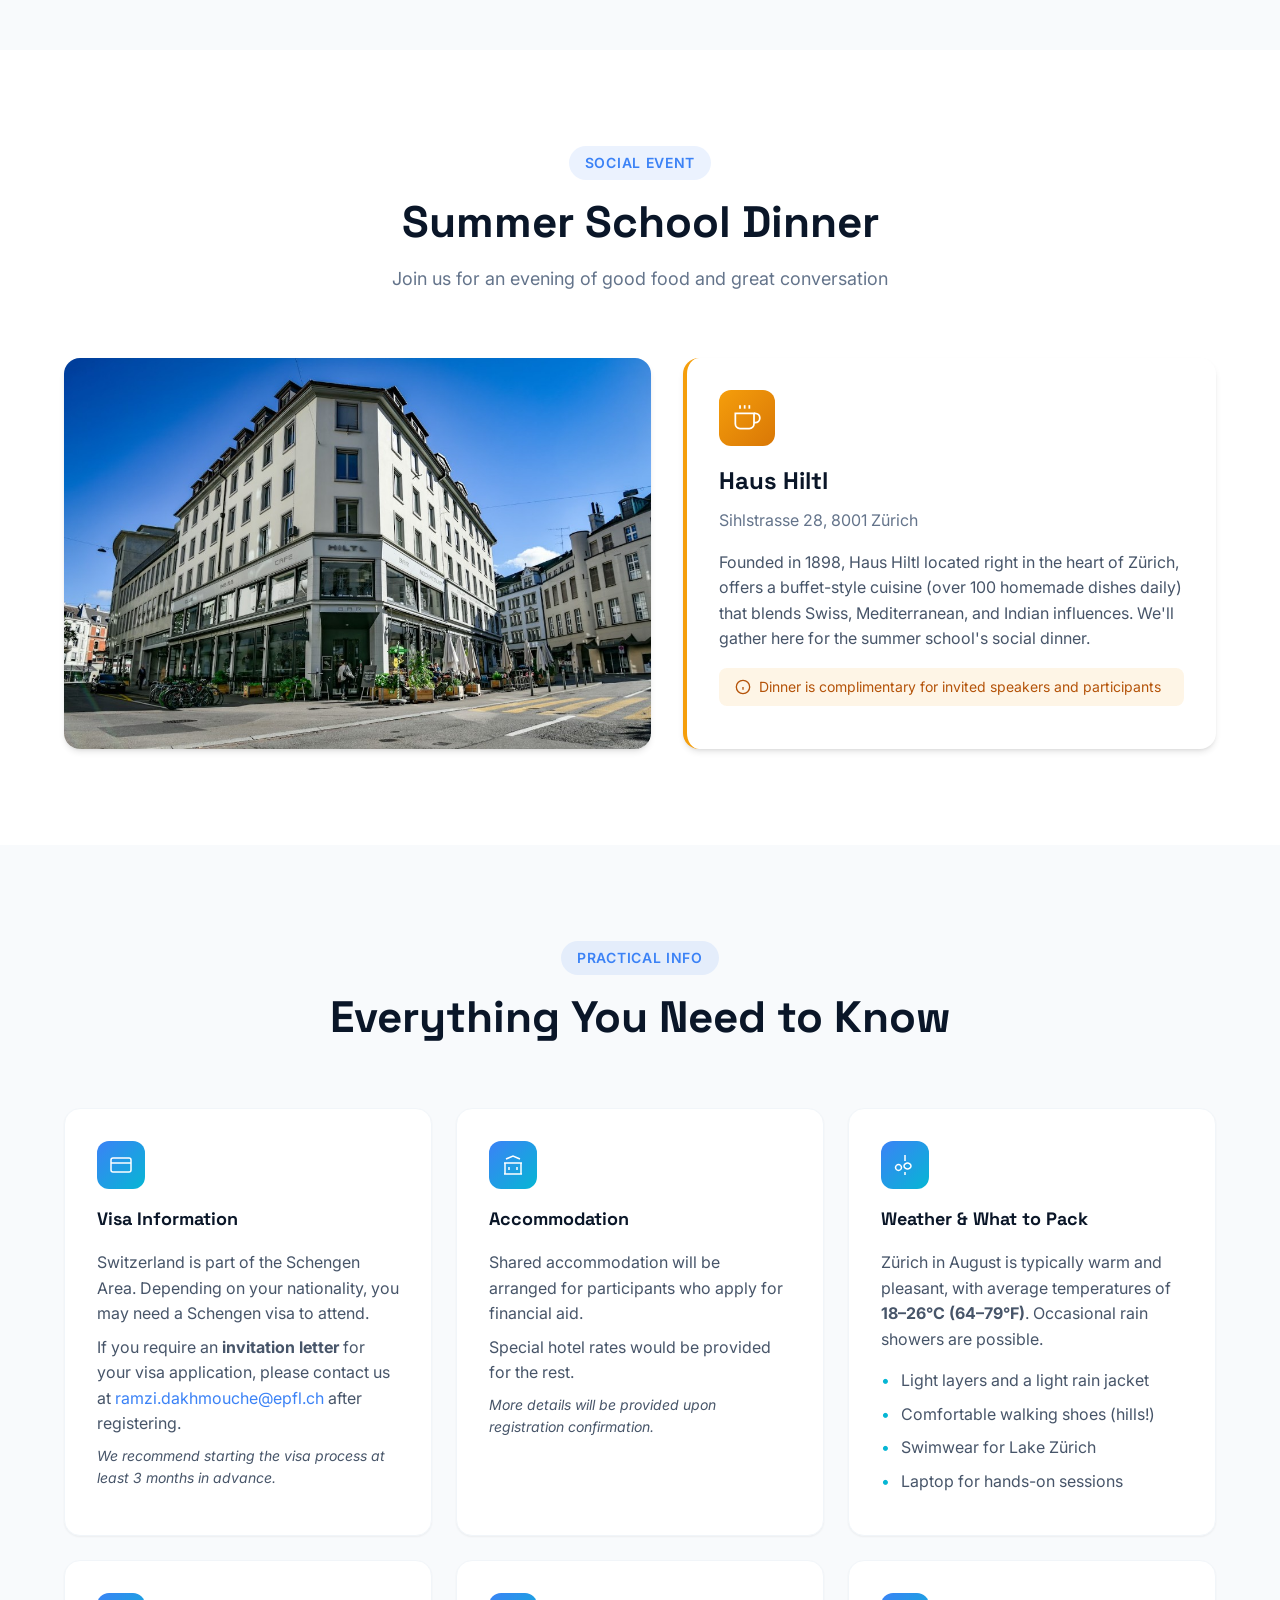
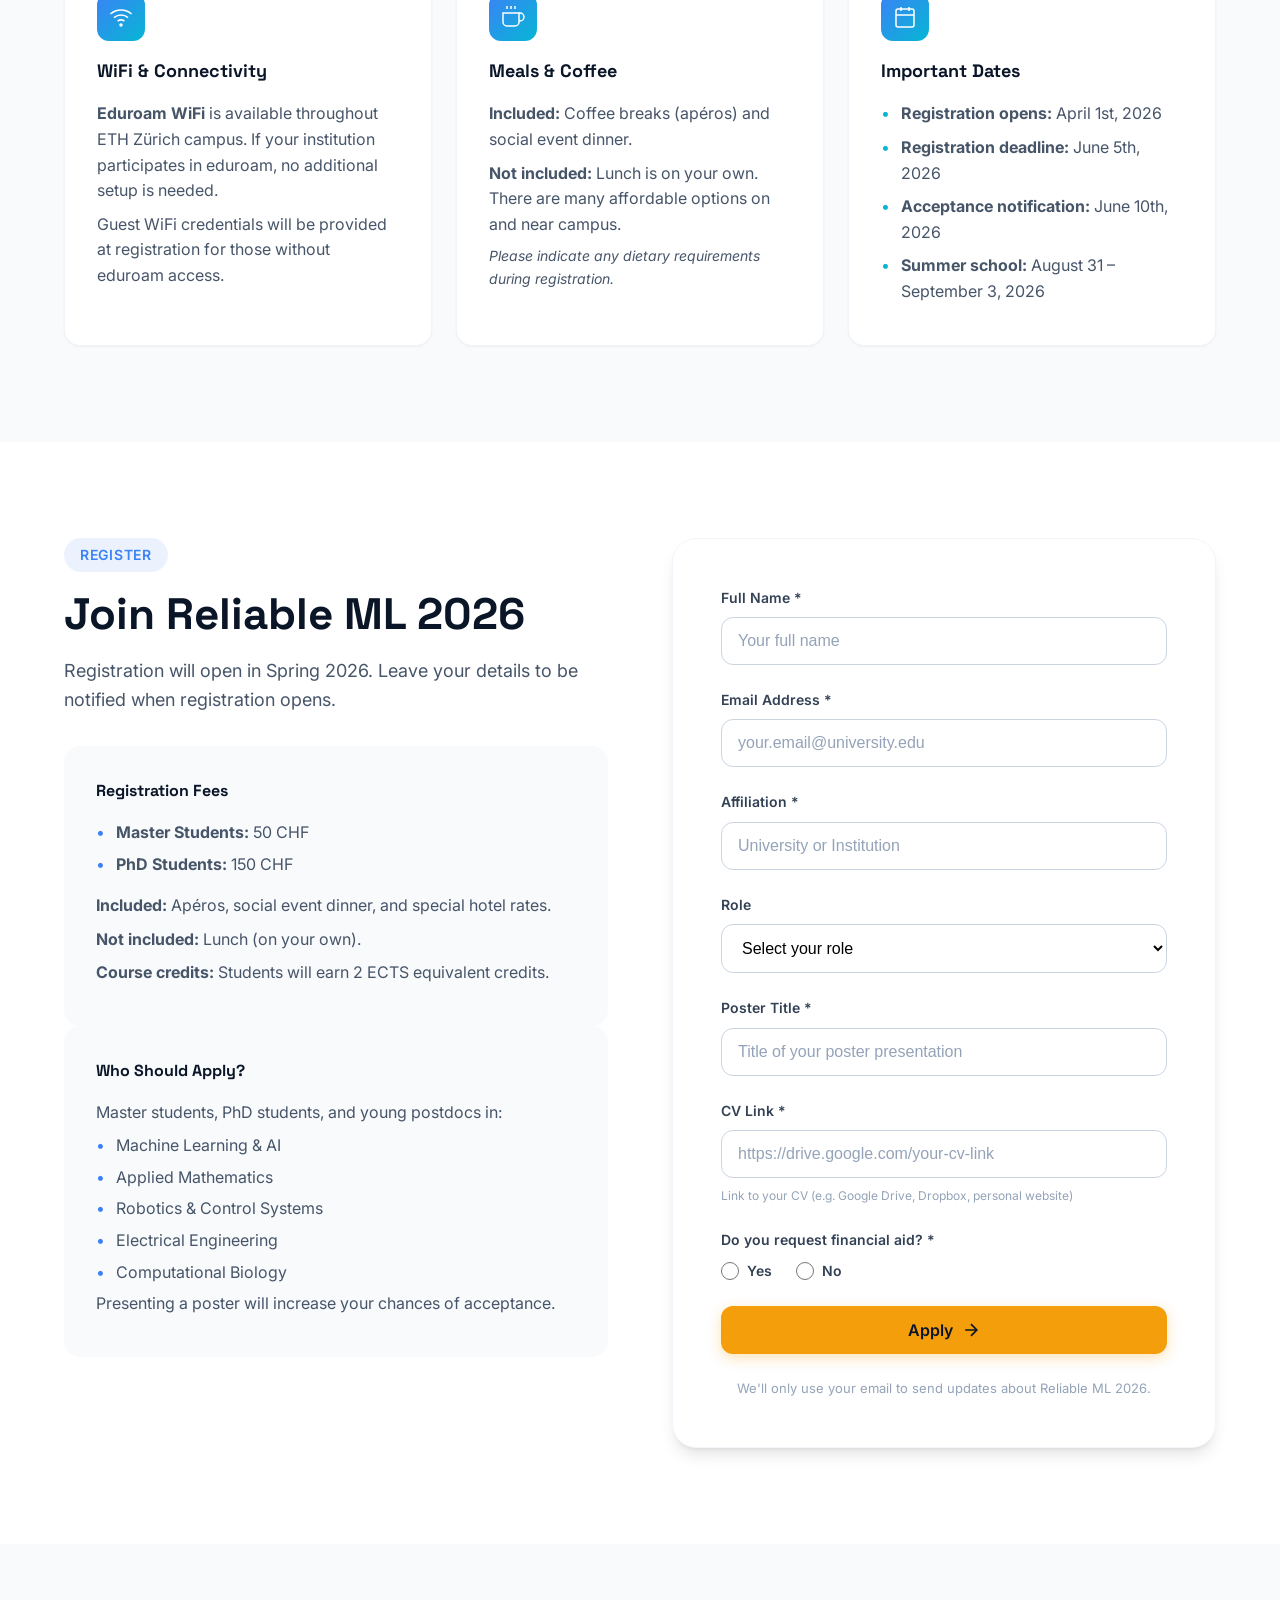
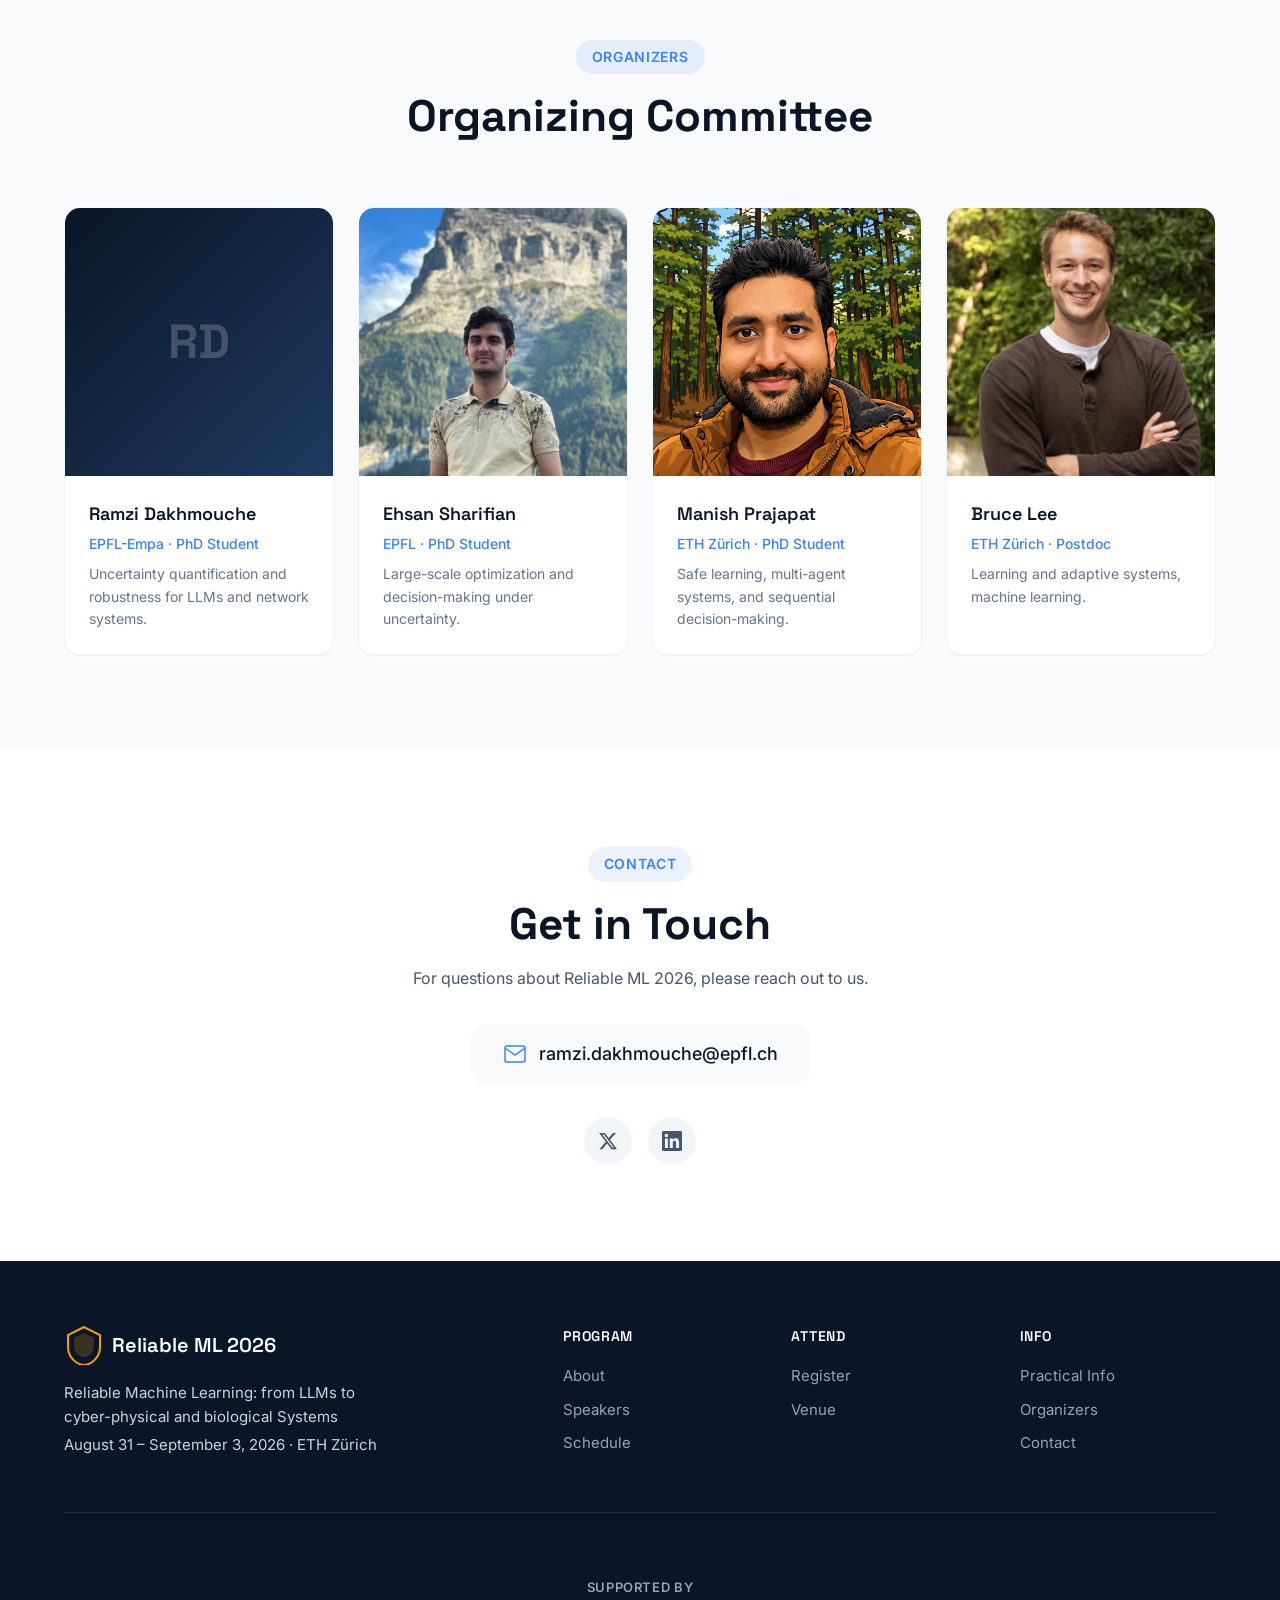
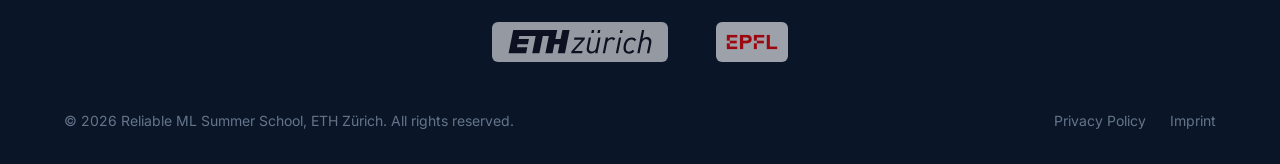
==== commit fc4aec31: "Update Andreas Krause's talk title to Safe and Efficient Exploration in Model-Based Reinforcement Le" ====
--- a/index.html
+++ b/index.html
@@ -277,7 +277,7 @@
                     <div class="speaker-info">
                         <h4 class="speaker-name">Andreas Krause</h4>
                         <p class="speaker-affiliation">ETH Zürich</p>
-                        <p class="speaker-talk">Robust Sequential Decision-Making</p>
+                        <p class="speaker-talk">Safe and Efficient Exploration in Model-Based Reinforcement Learning</p>
                     </div>
                 </div>
                 <div class="speaker-card">
@@ -430,7 +430,7 @@
                                 <div class="schedule-time">08:30</div>
                                 <div class="schedule-details">
                                     <span class="schedule-type type-talk">Lecture</span>
-                                    <h4>Robust Sequential Decision-Making</h4>
+                                    <h4>Safe and Efficient Exploration in Model-Based Reinforcement Learning</h4>
                                     <p>Andreas Krause (ETH Zürich)</p>
                                 </div>
                             </div>
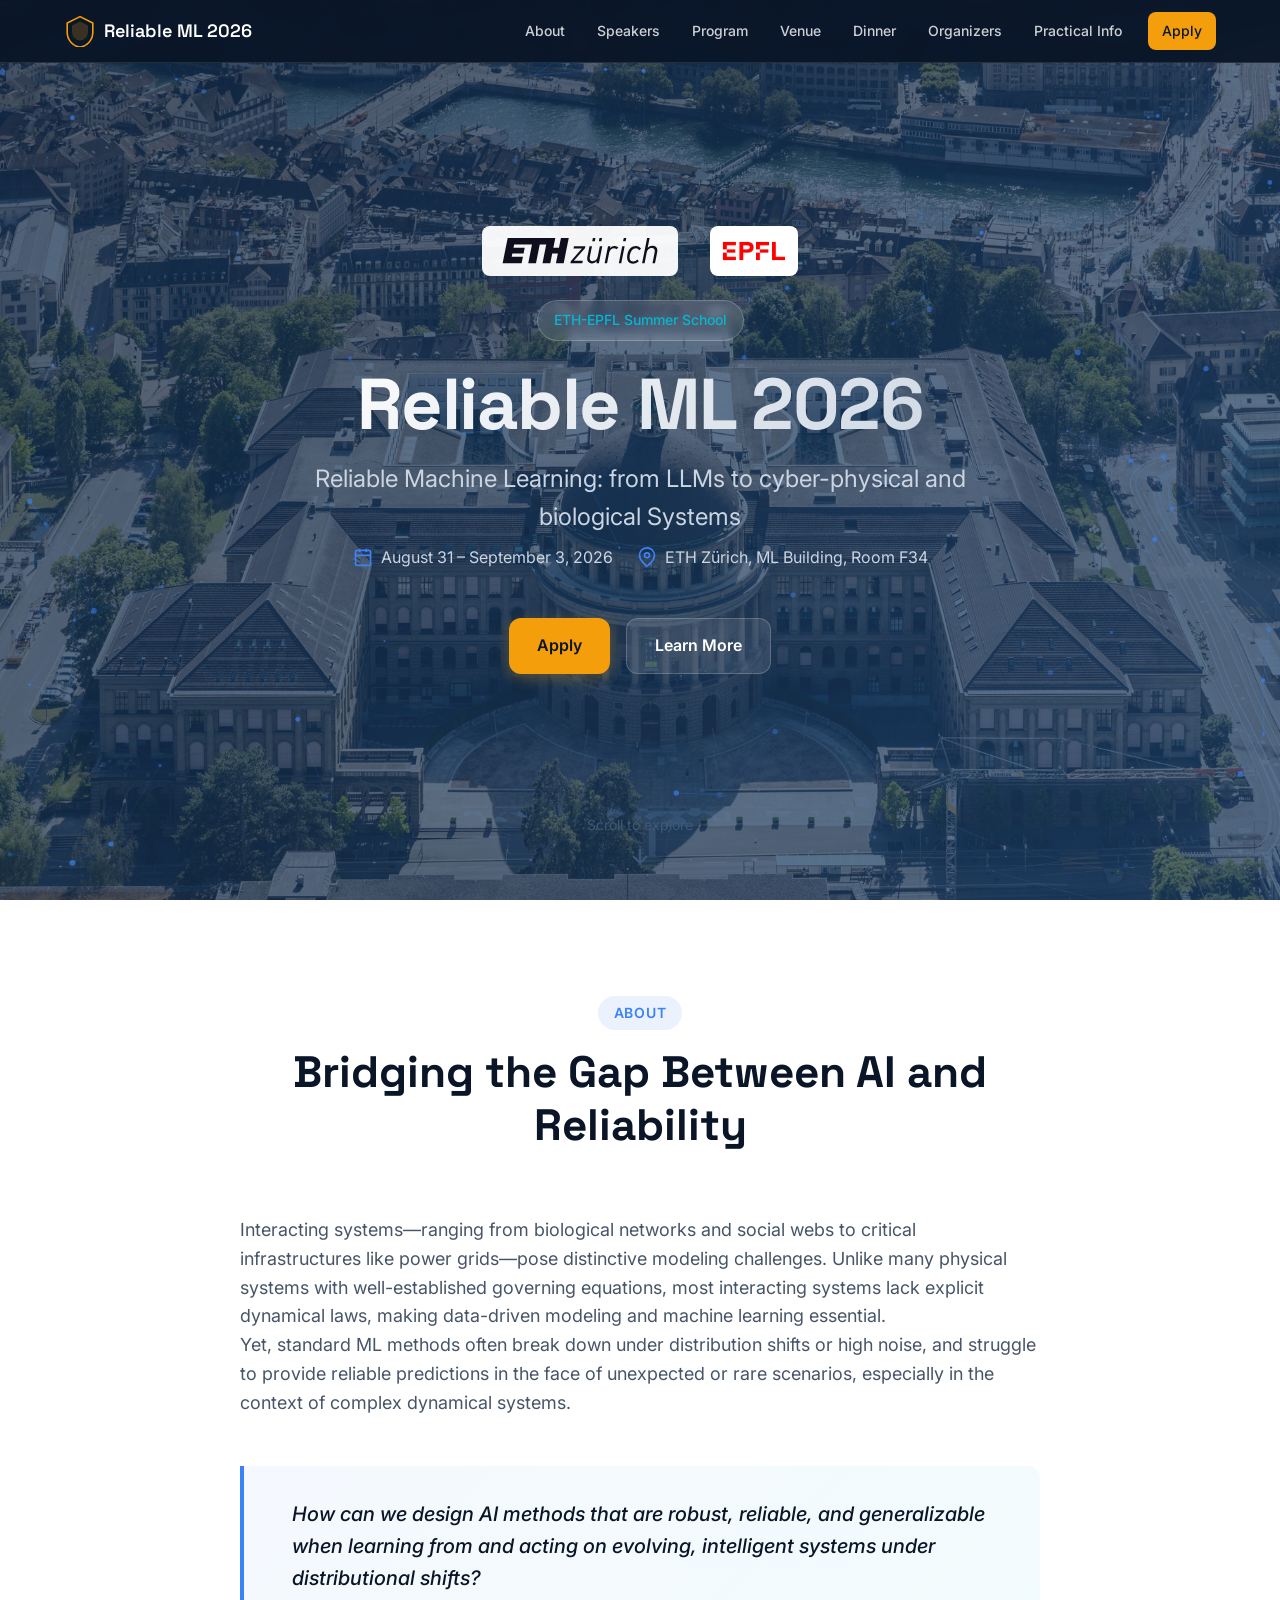
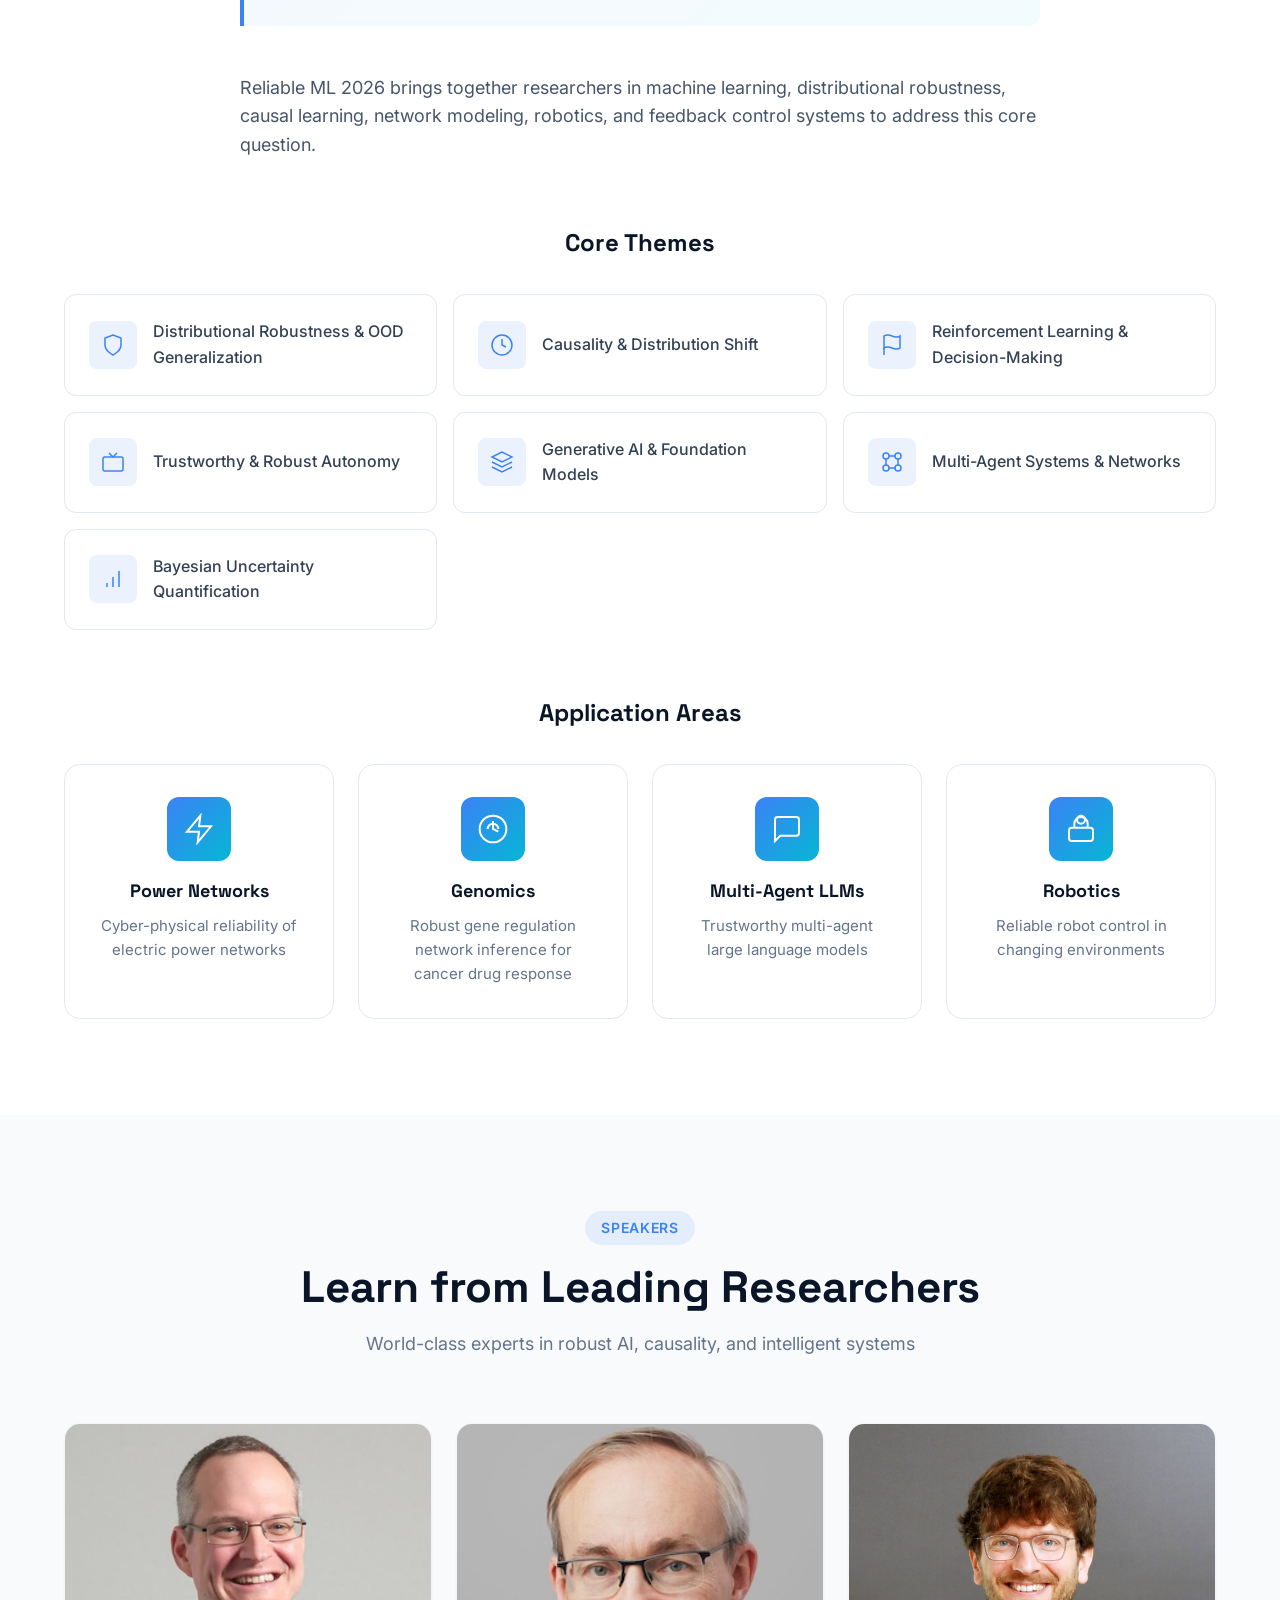
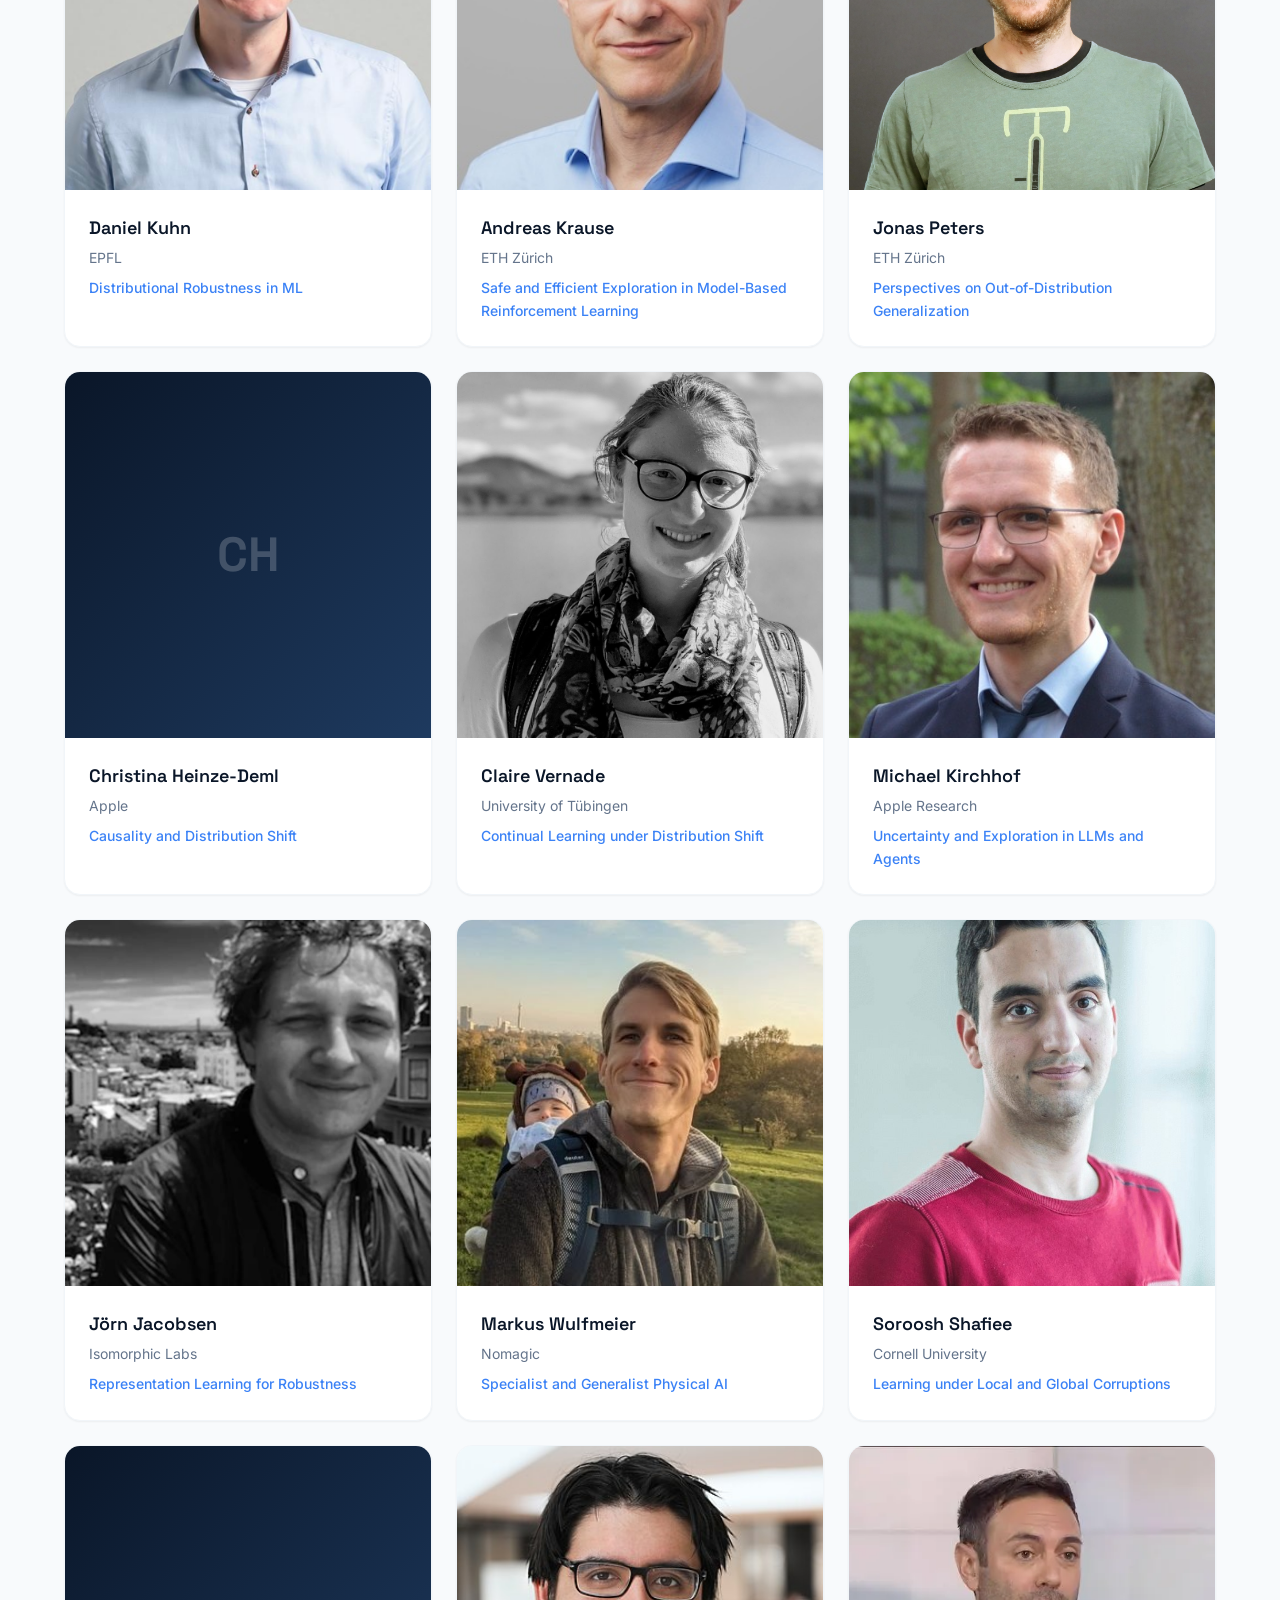
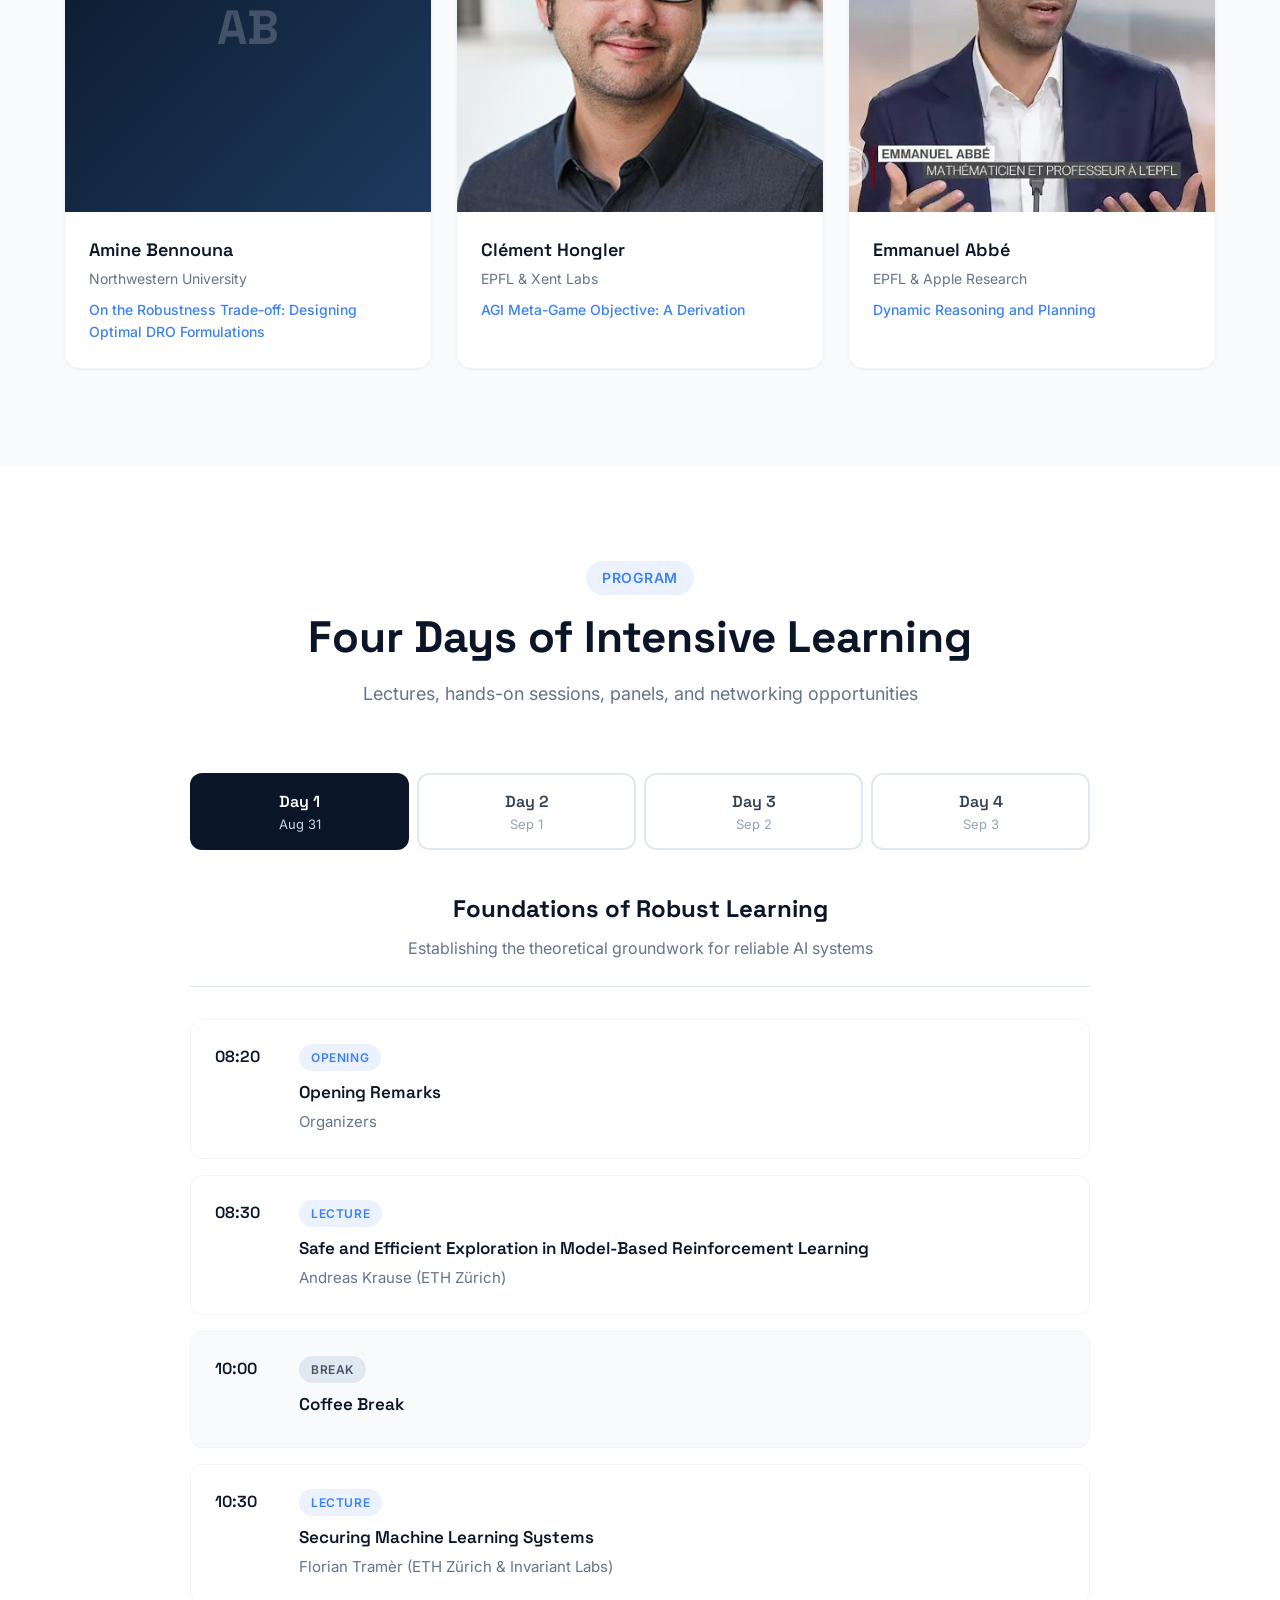
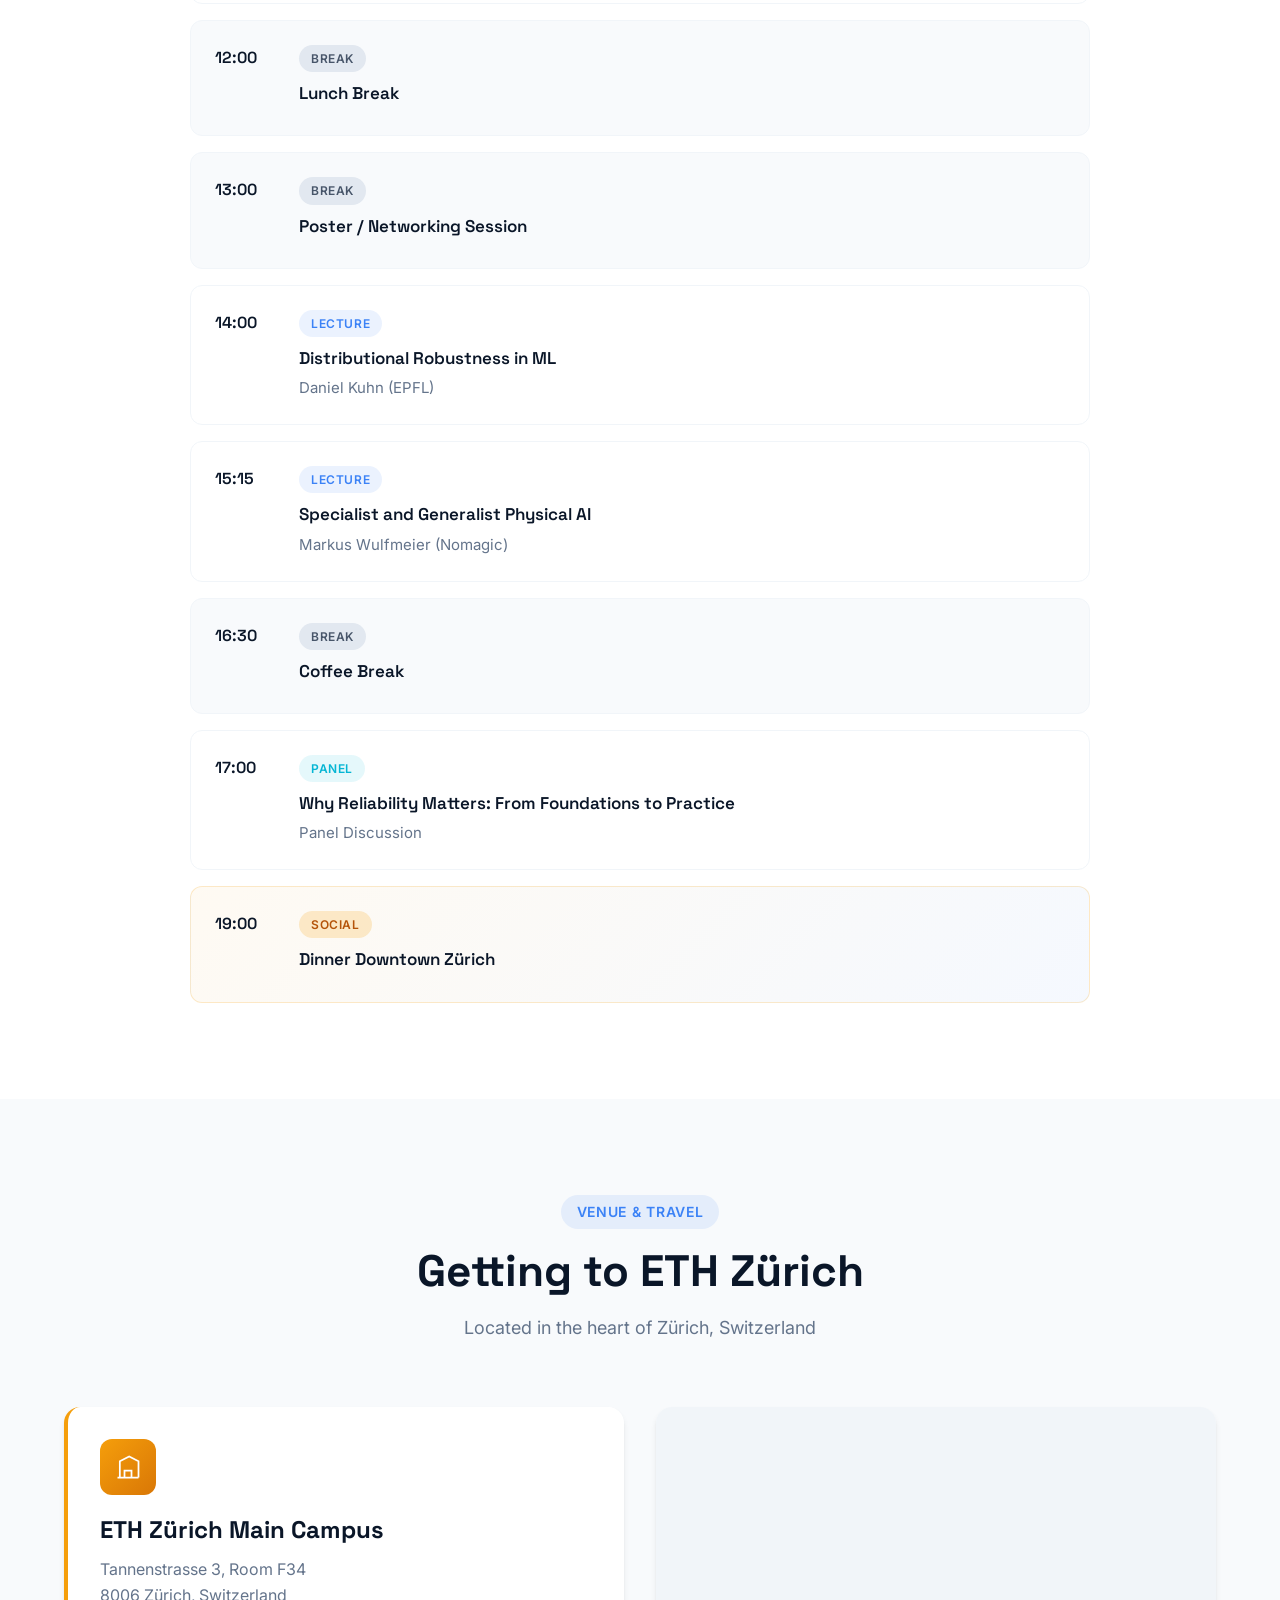
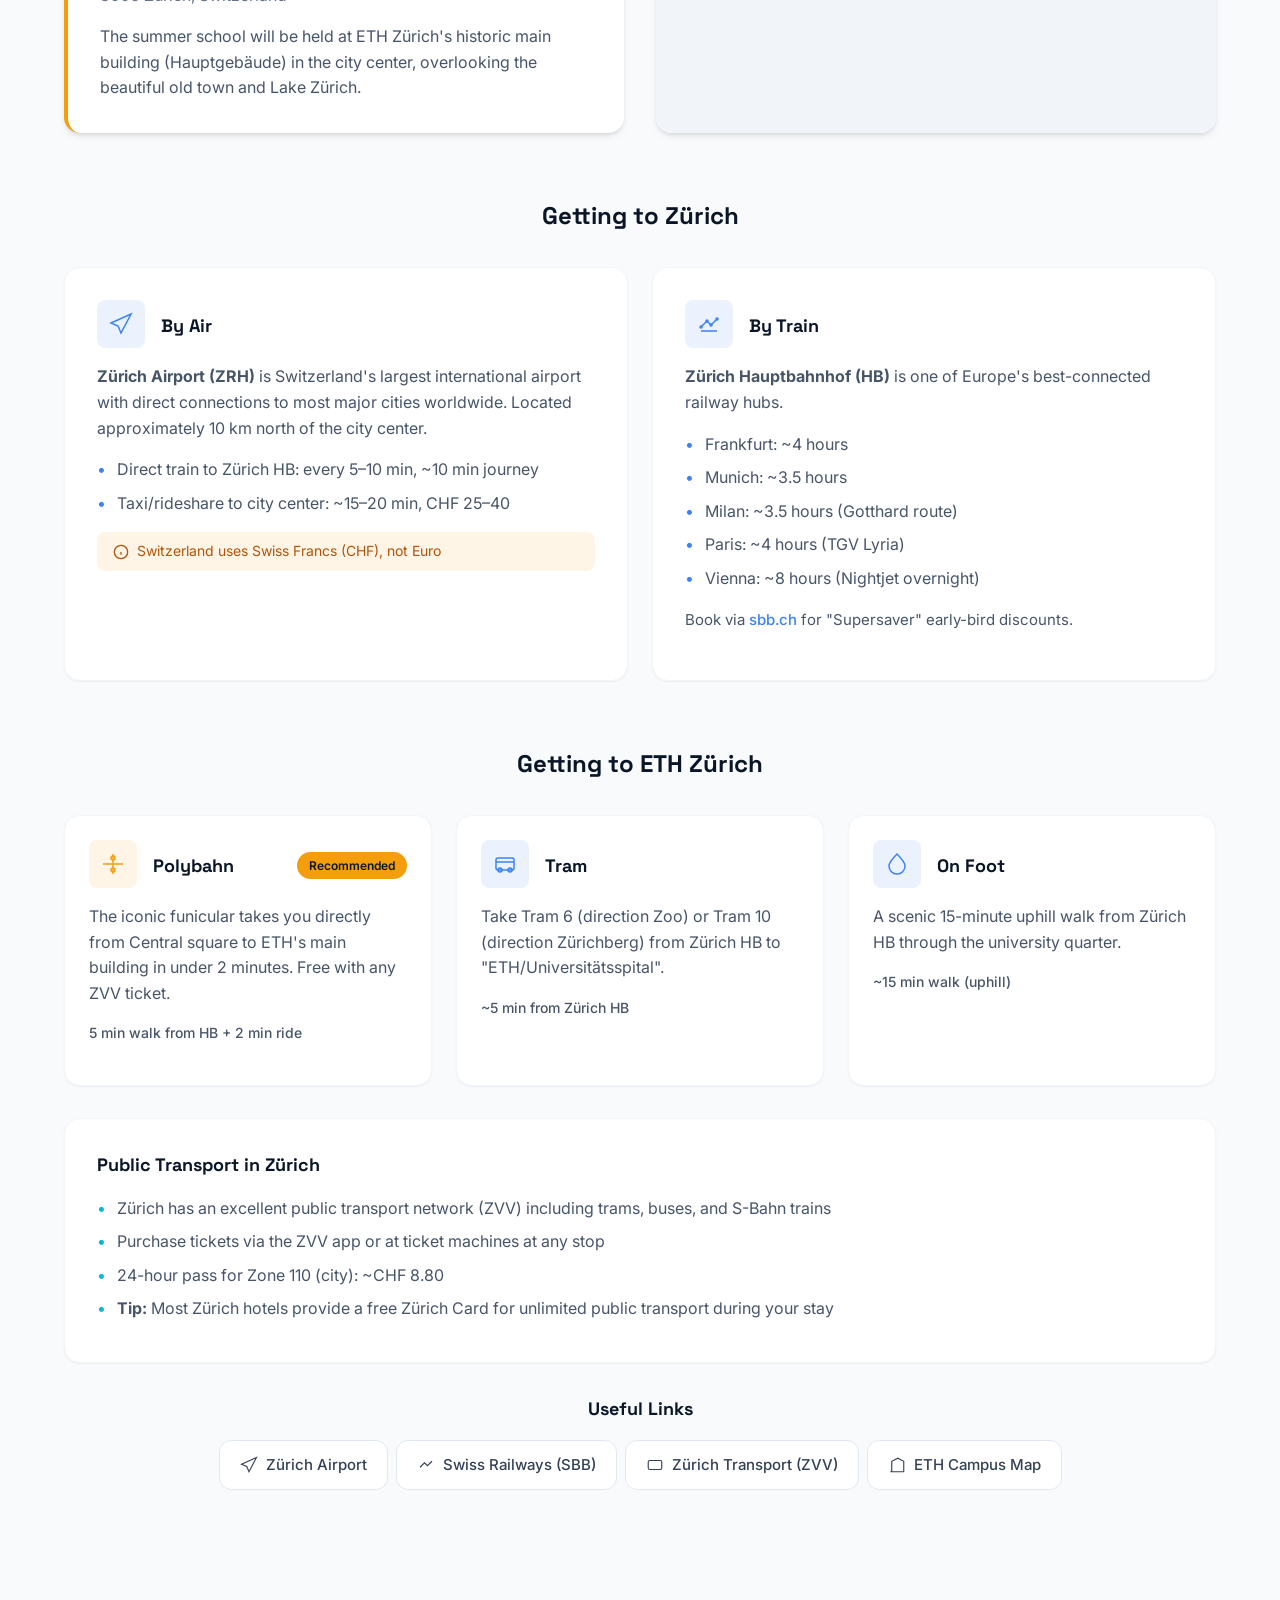
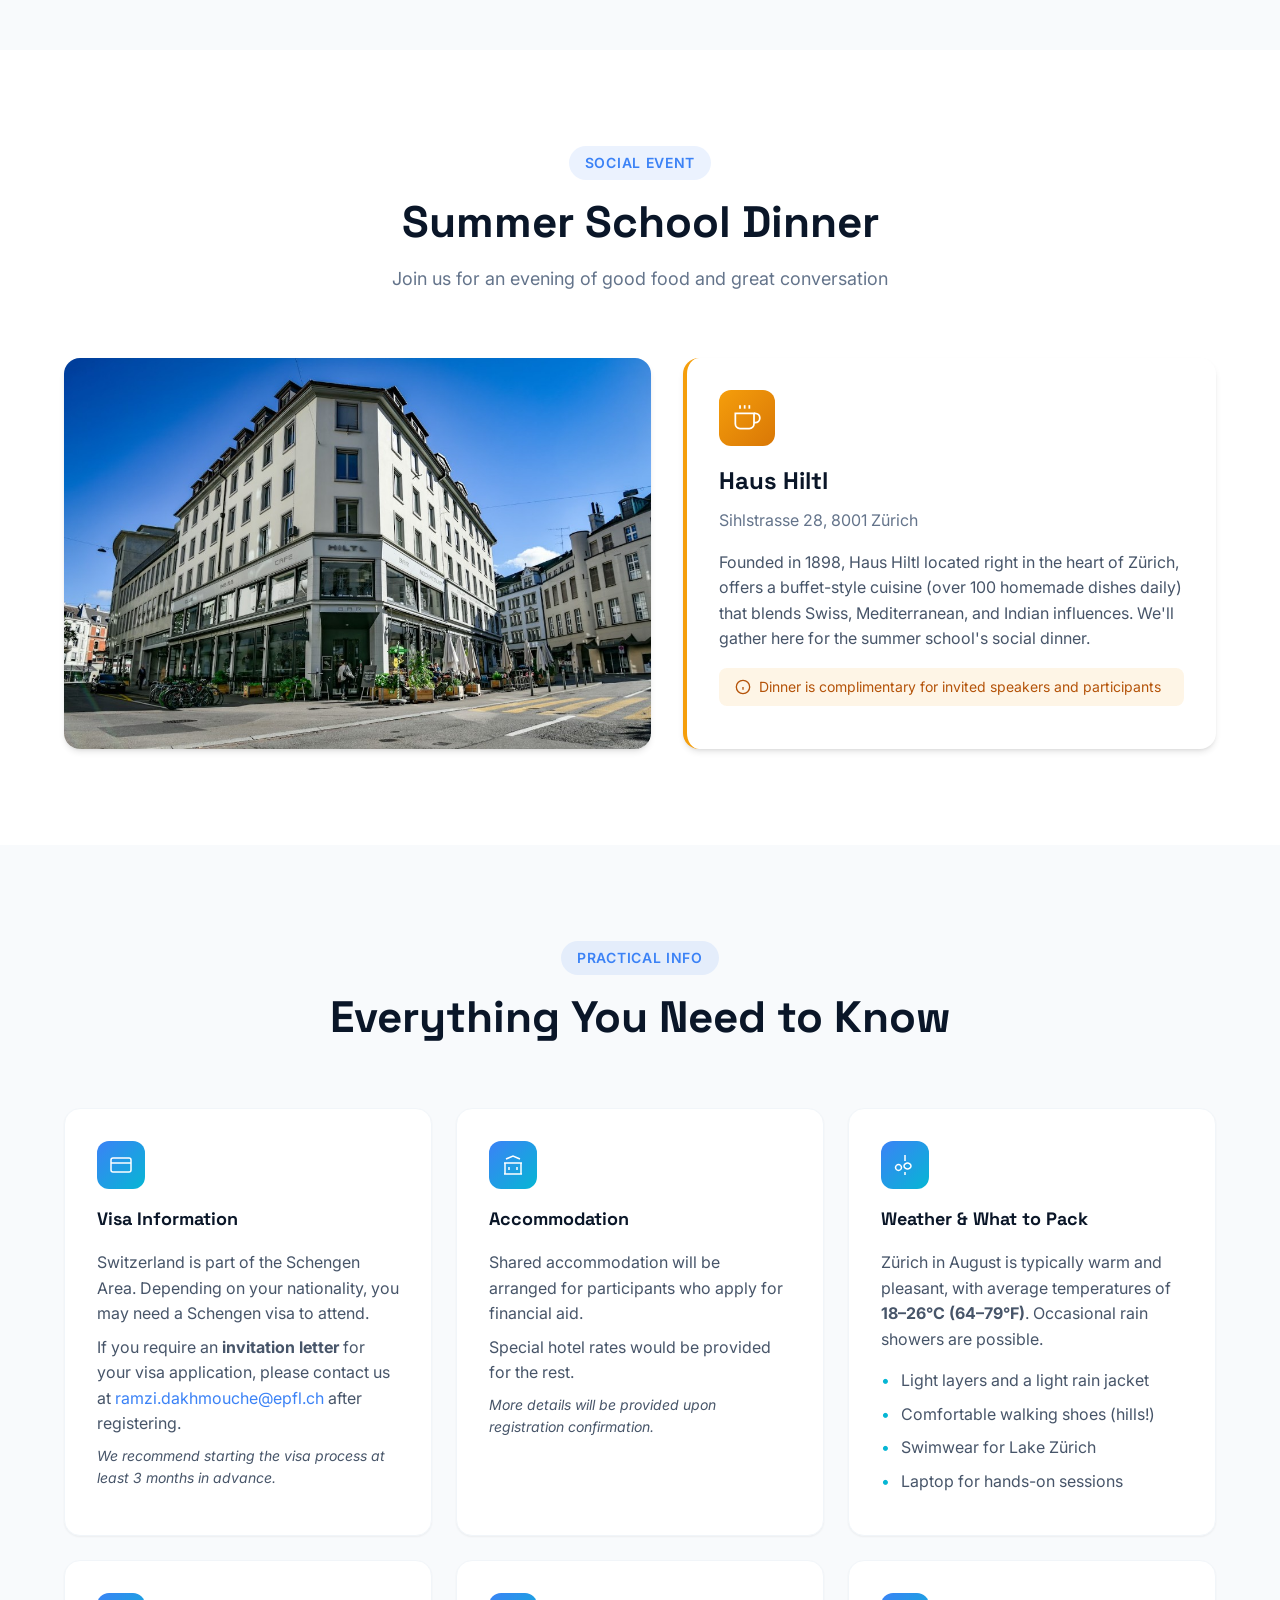
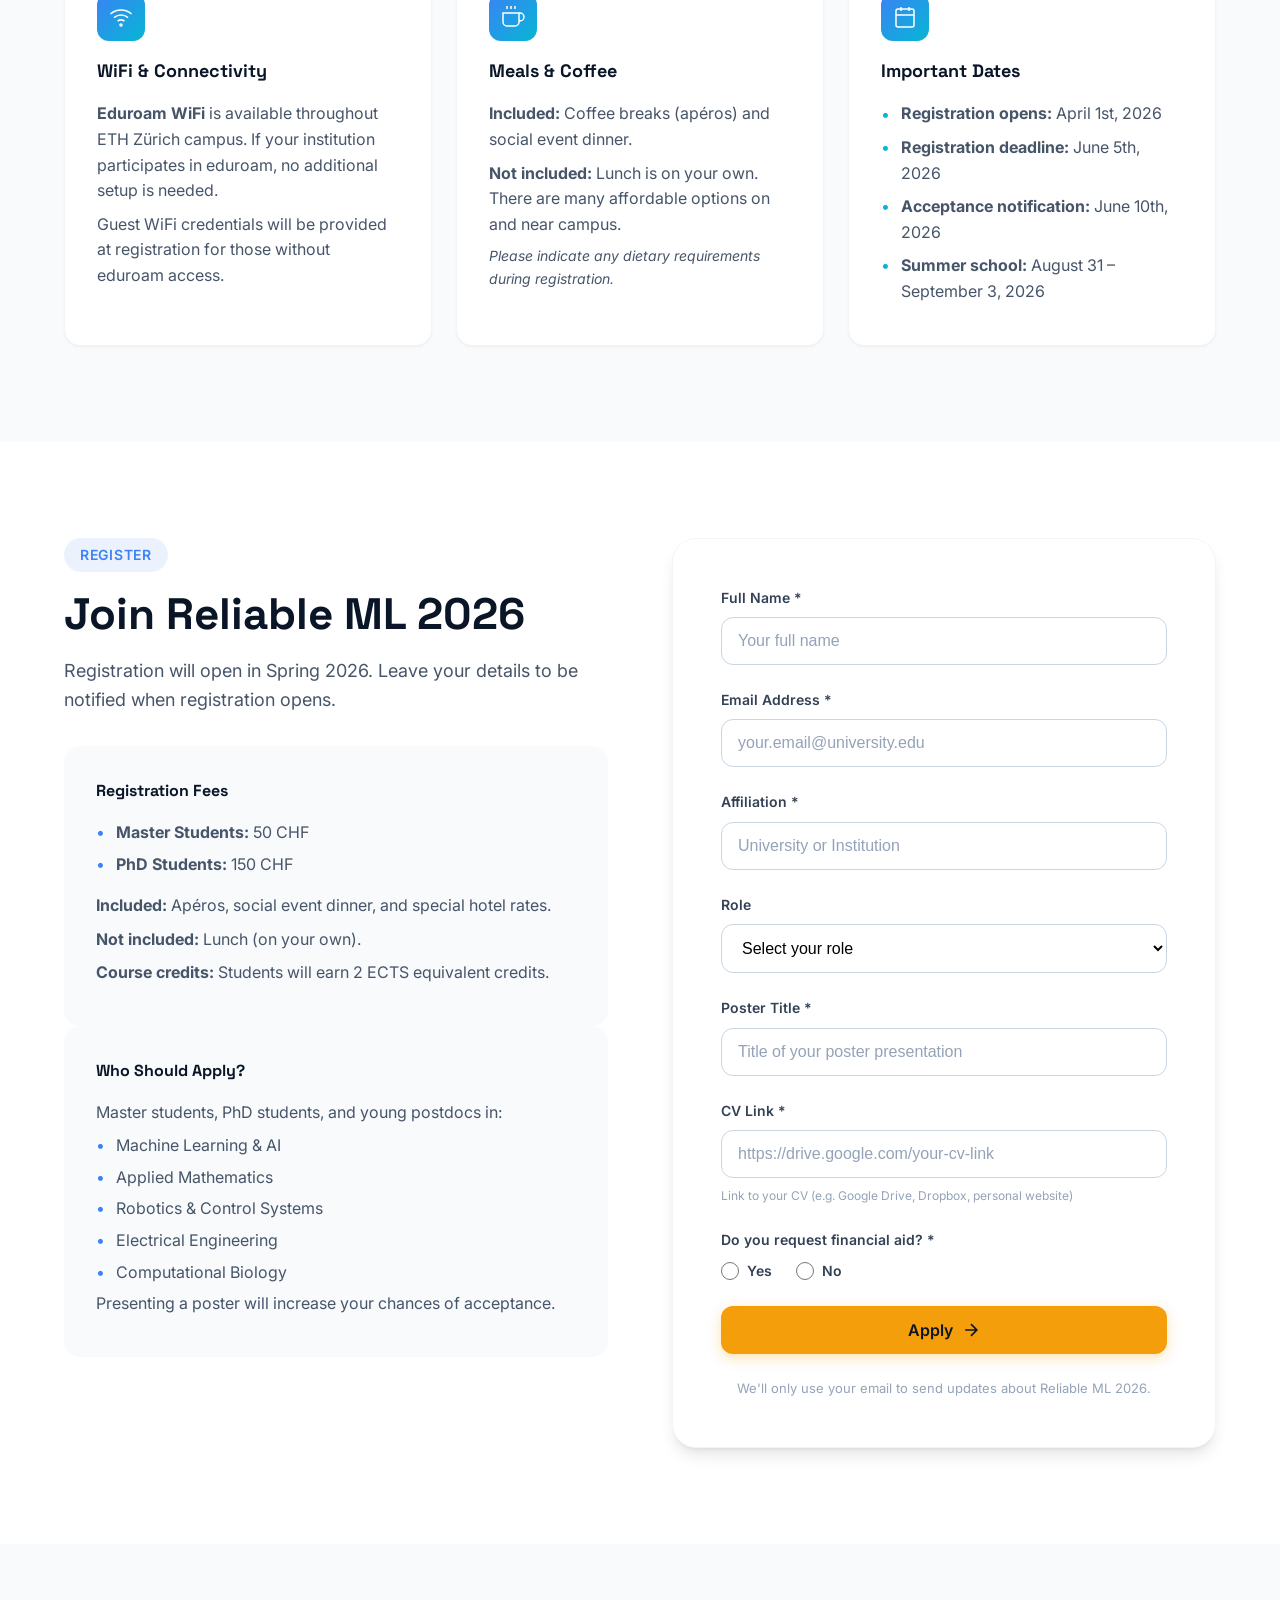
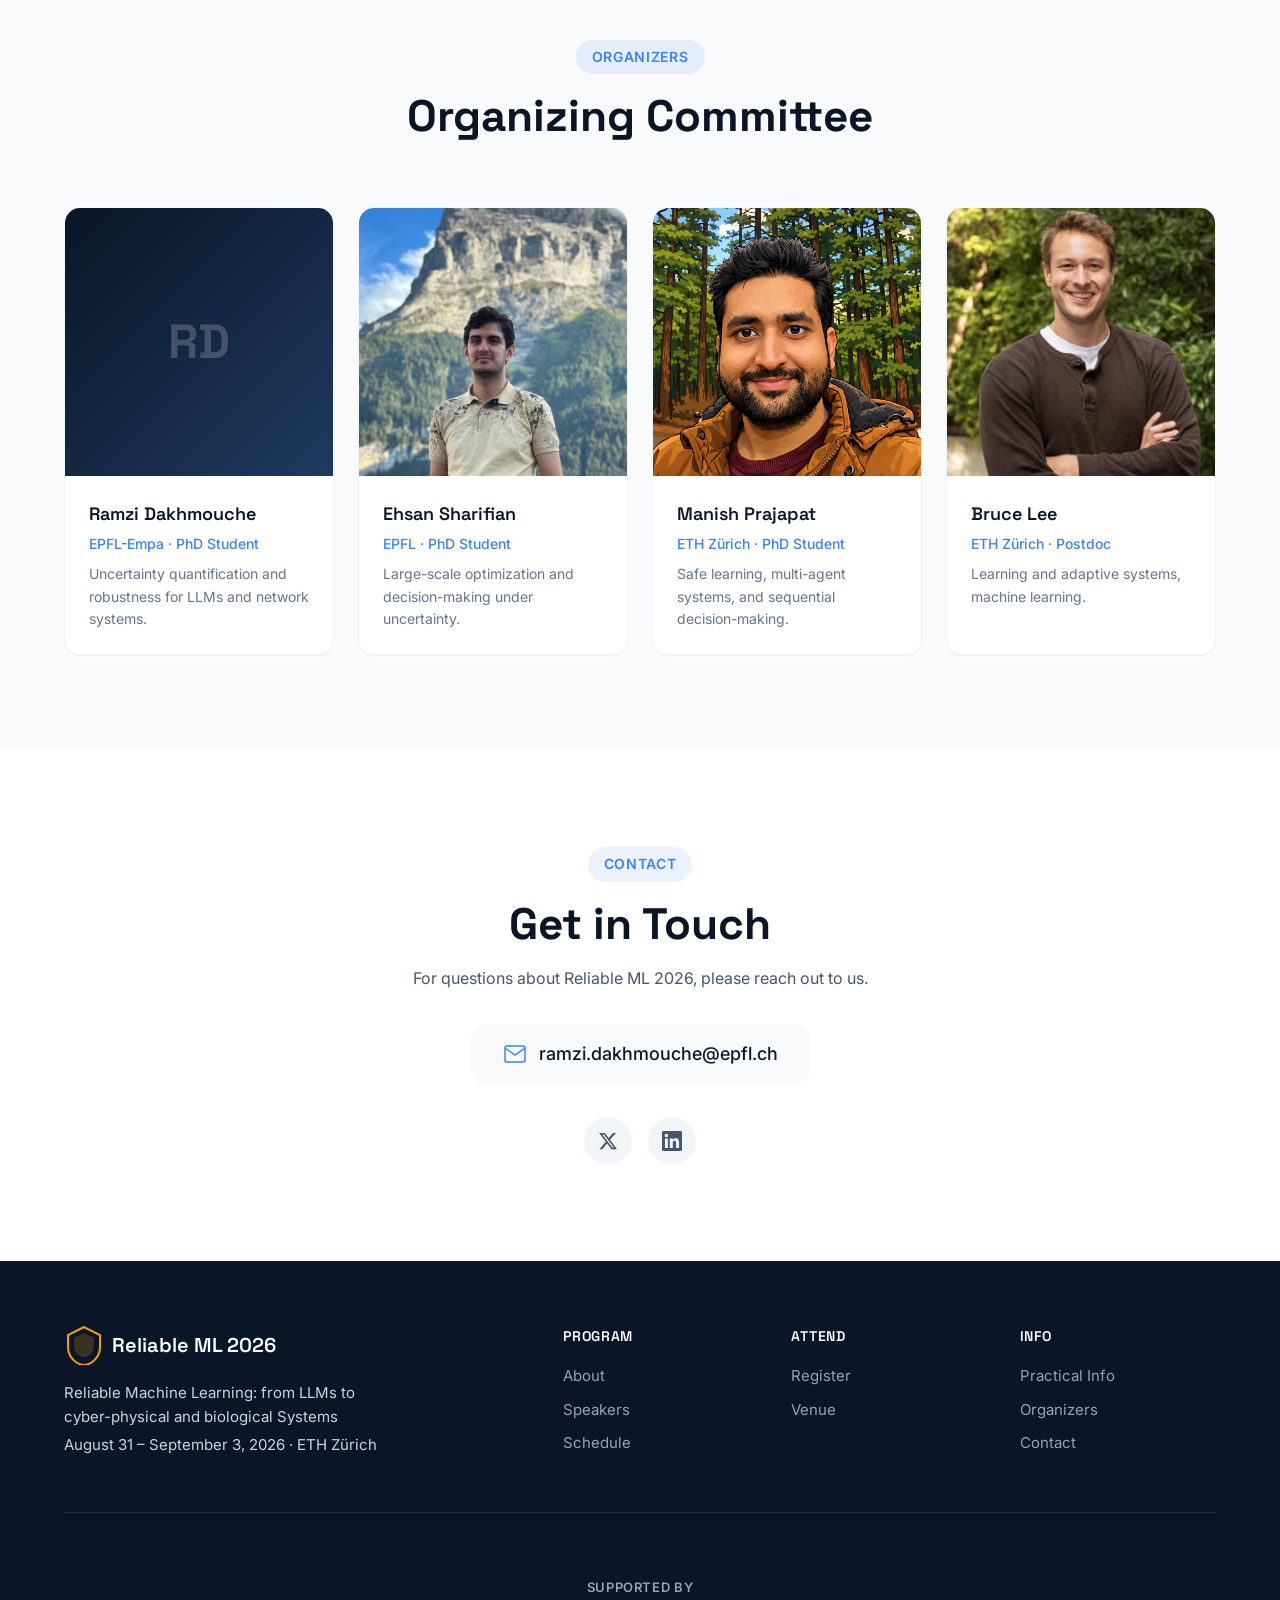
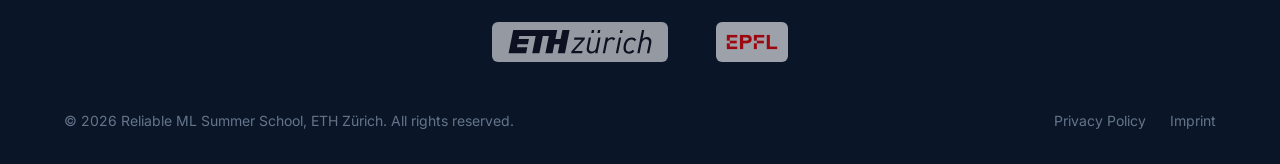
==== commit 0be9f54b: "Update Markus Wulfmeier's affiliation to Nomagic" ====
--- a/index.html
+++ b/index.html
@@ -336,7 +336,7 @@
                     </div>
                     <div class="speaker-info">
                         <h4 class="speaker-name">Markus Wulfmeier</h4>
-                        <p class="speaker-affiliation">DeepMind</p>
+                        <p class="speaker-affiliation">Nomagic</p>
                         <p class="speaker-talk">Specialist and Generalist Physical AI</p>
                     </div>
                 </div>
@@ -476,7 +476,7 @@
                                 <div class="schedule-details">
                                     <span class="schedule-type type-talk">Lecture</span>
                                     <h4>Specialist and Generalist Physical AI</h4>
-                                    <p>Markus Wulfmeier (DeepMind)</p>
+                                    <p>Markus Wulfmeier (Nomagic)</p>
                                 </div>
                             </div>
                             <div class="schedule-item schedule-item-break">
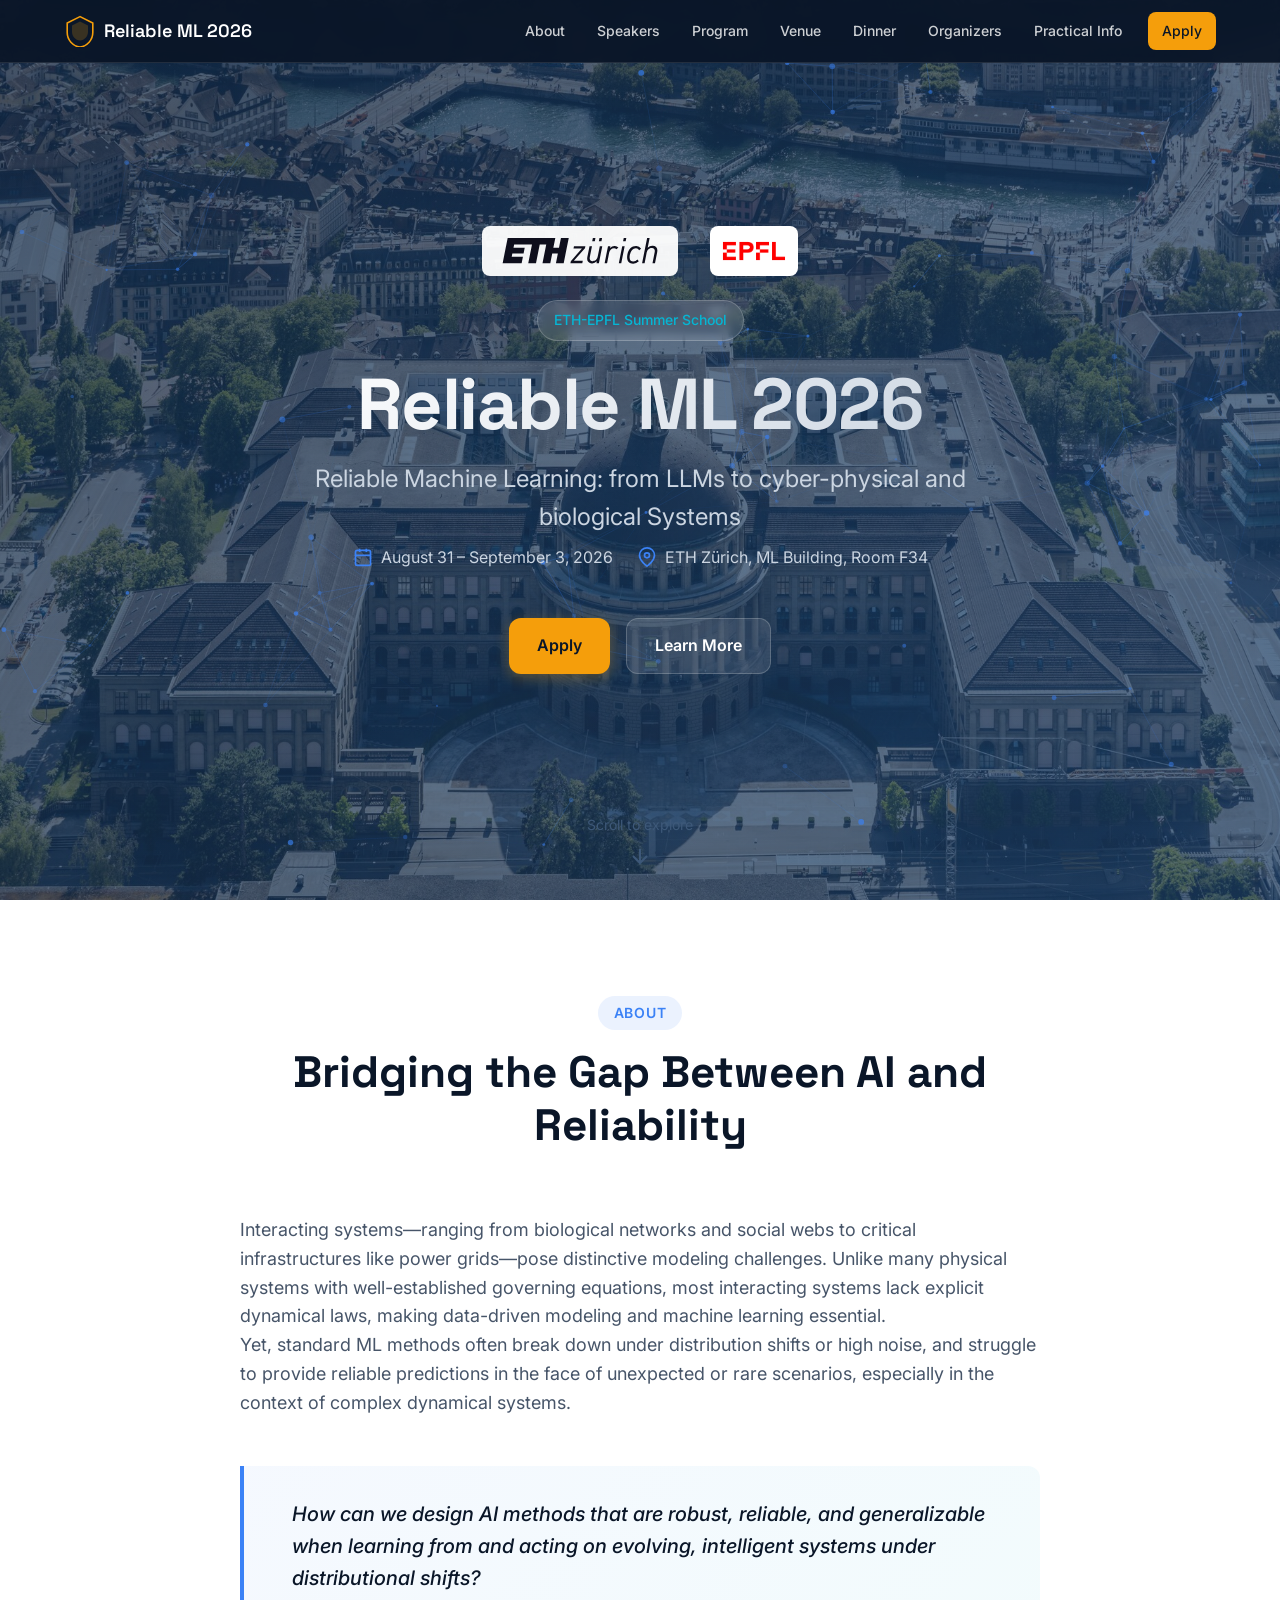
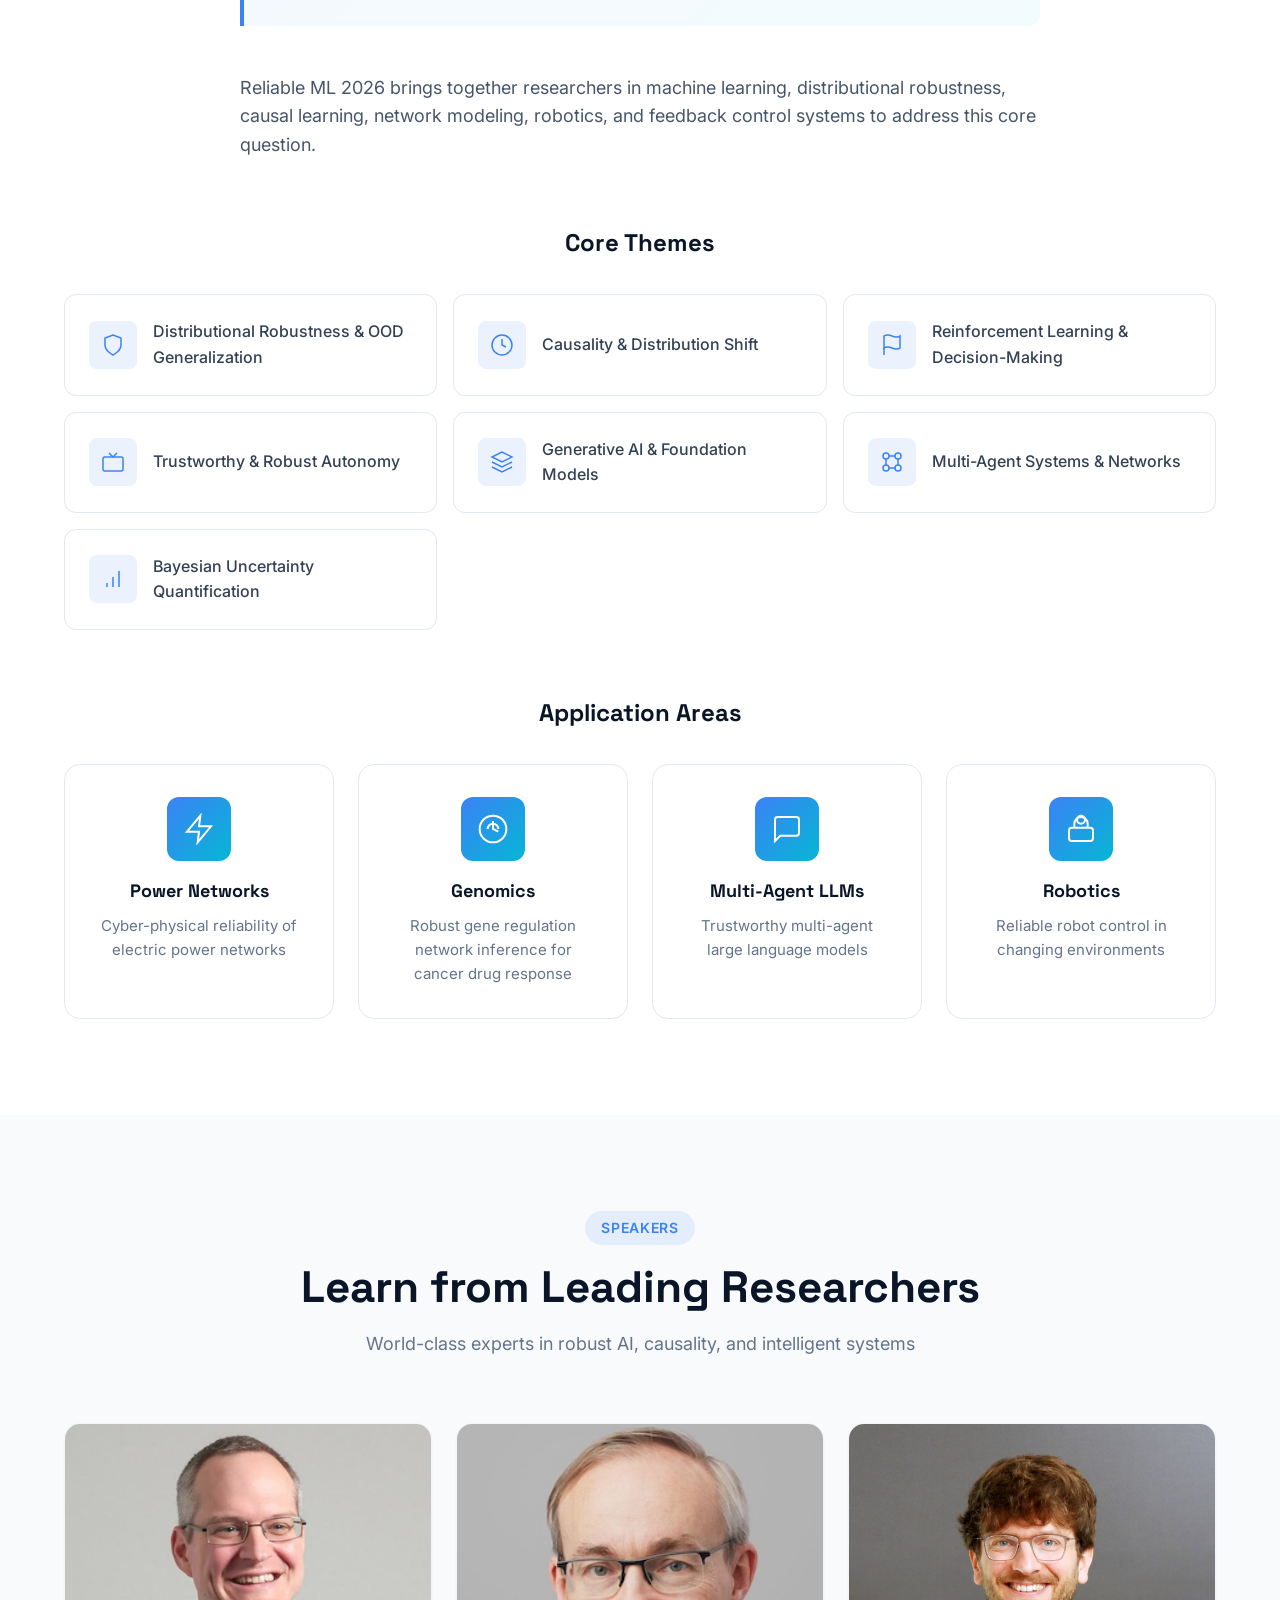
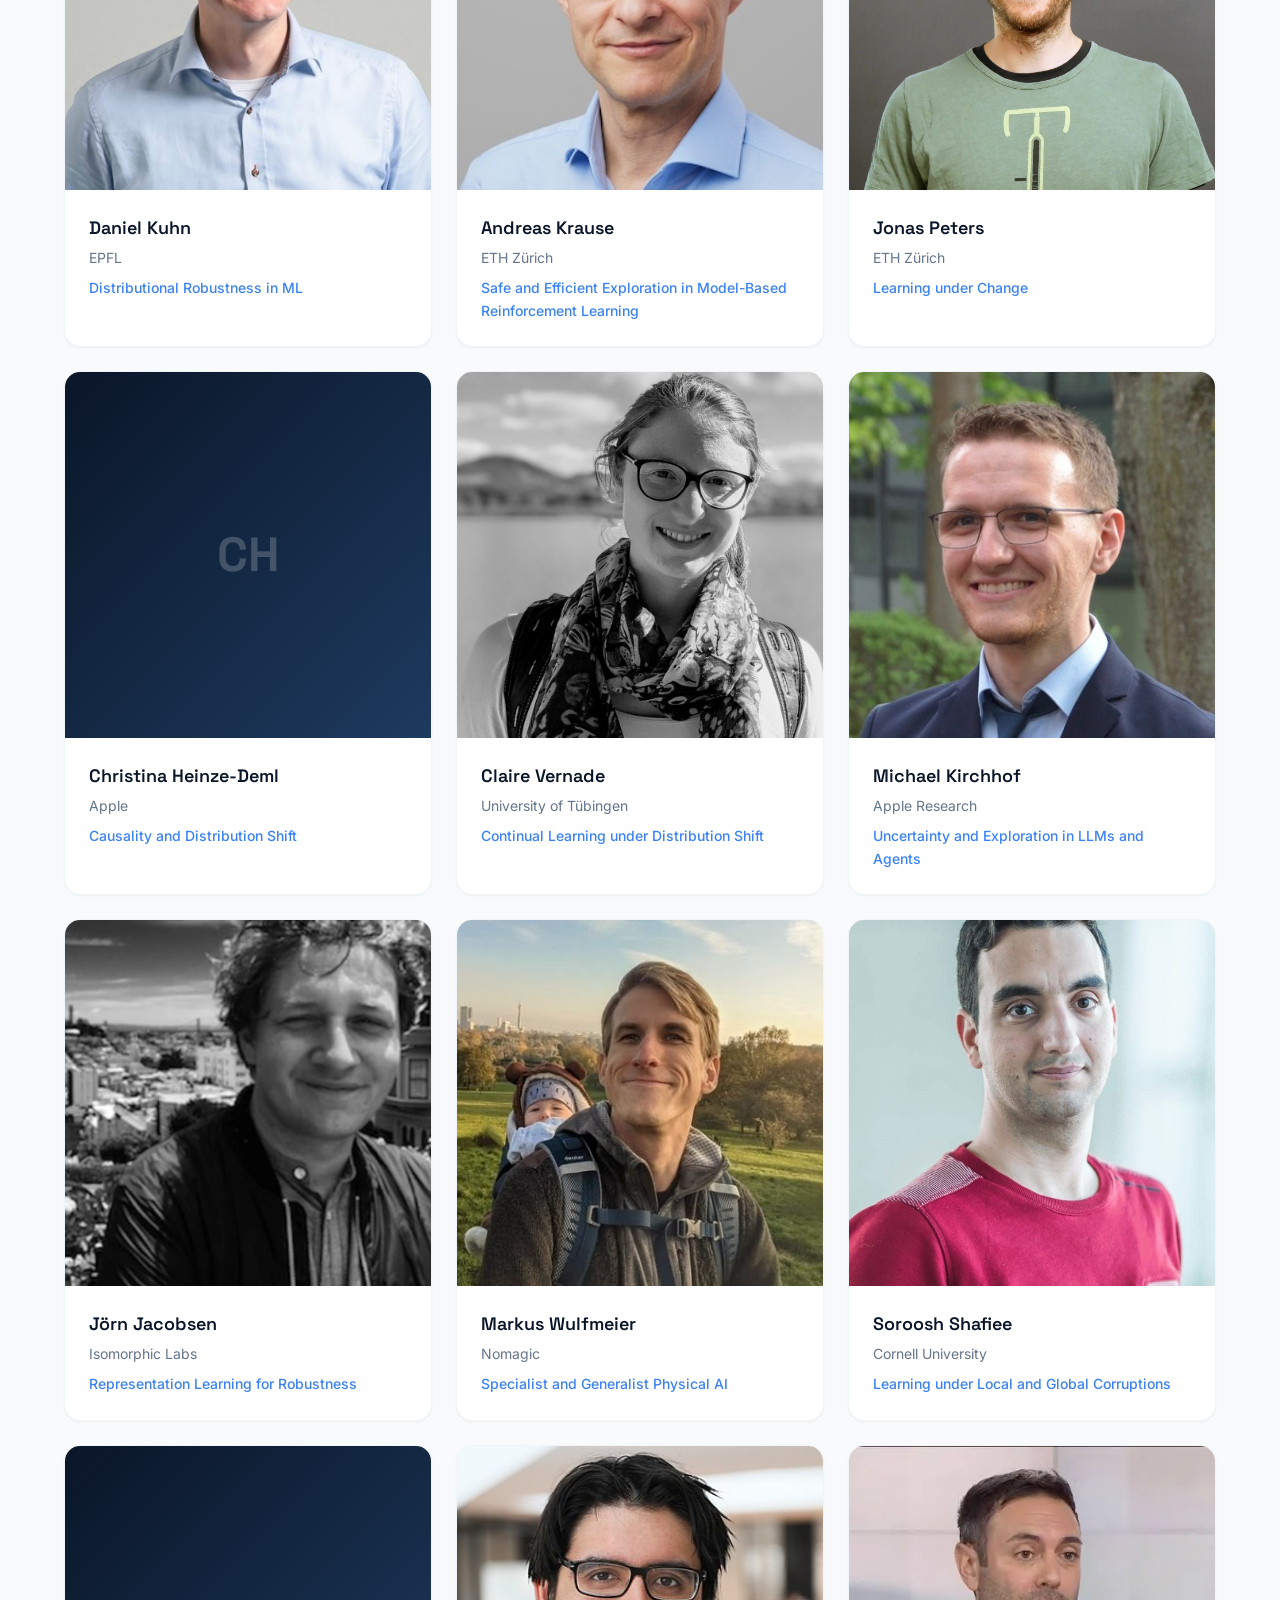
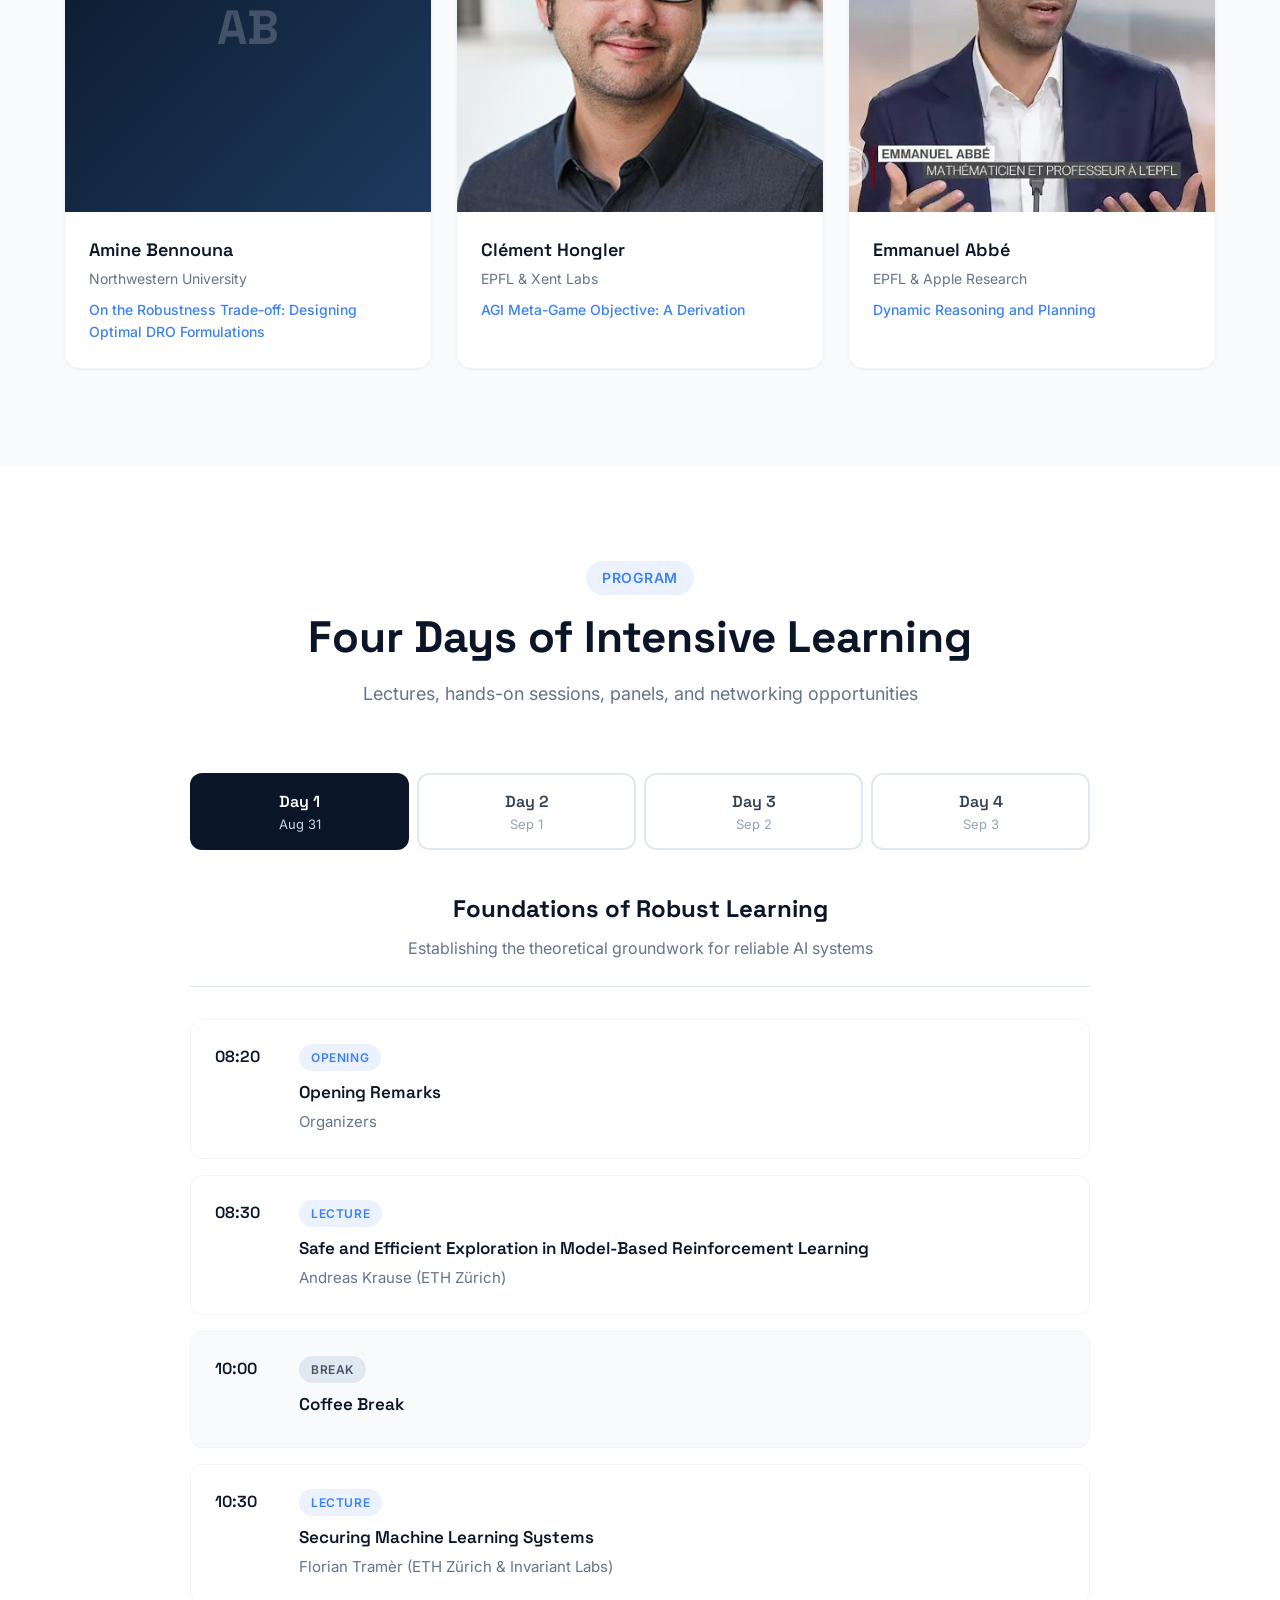
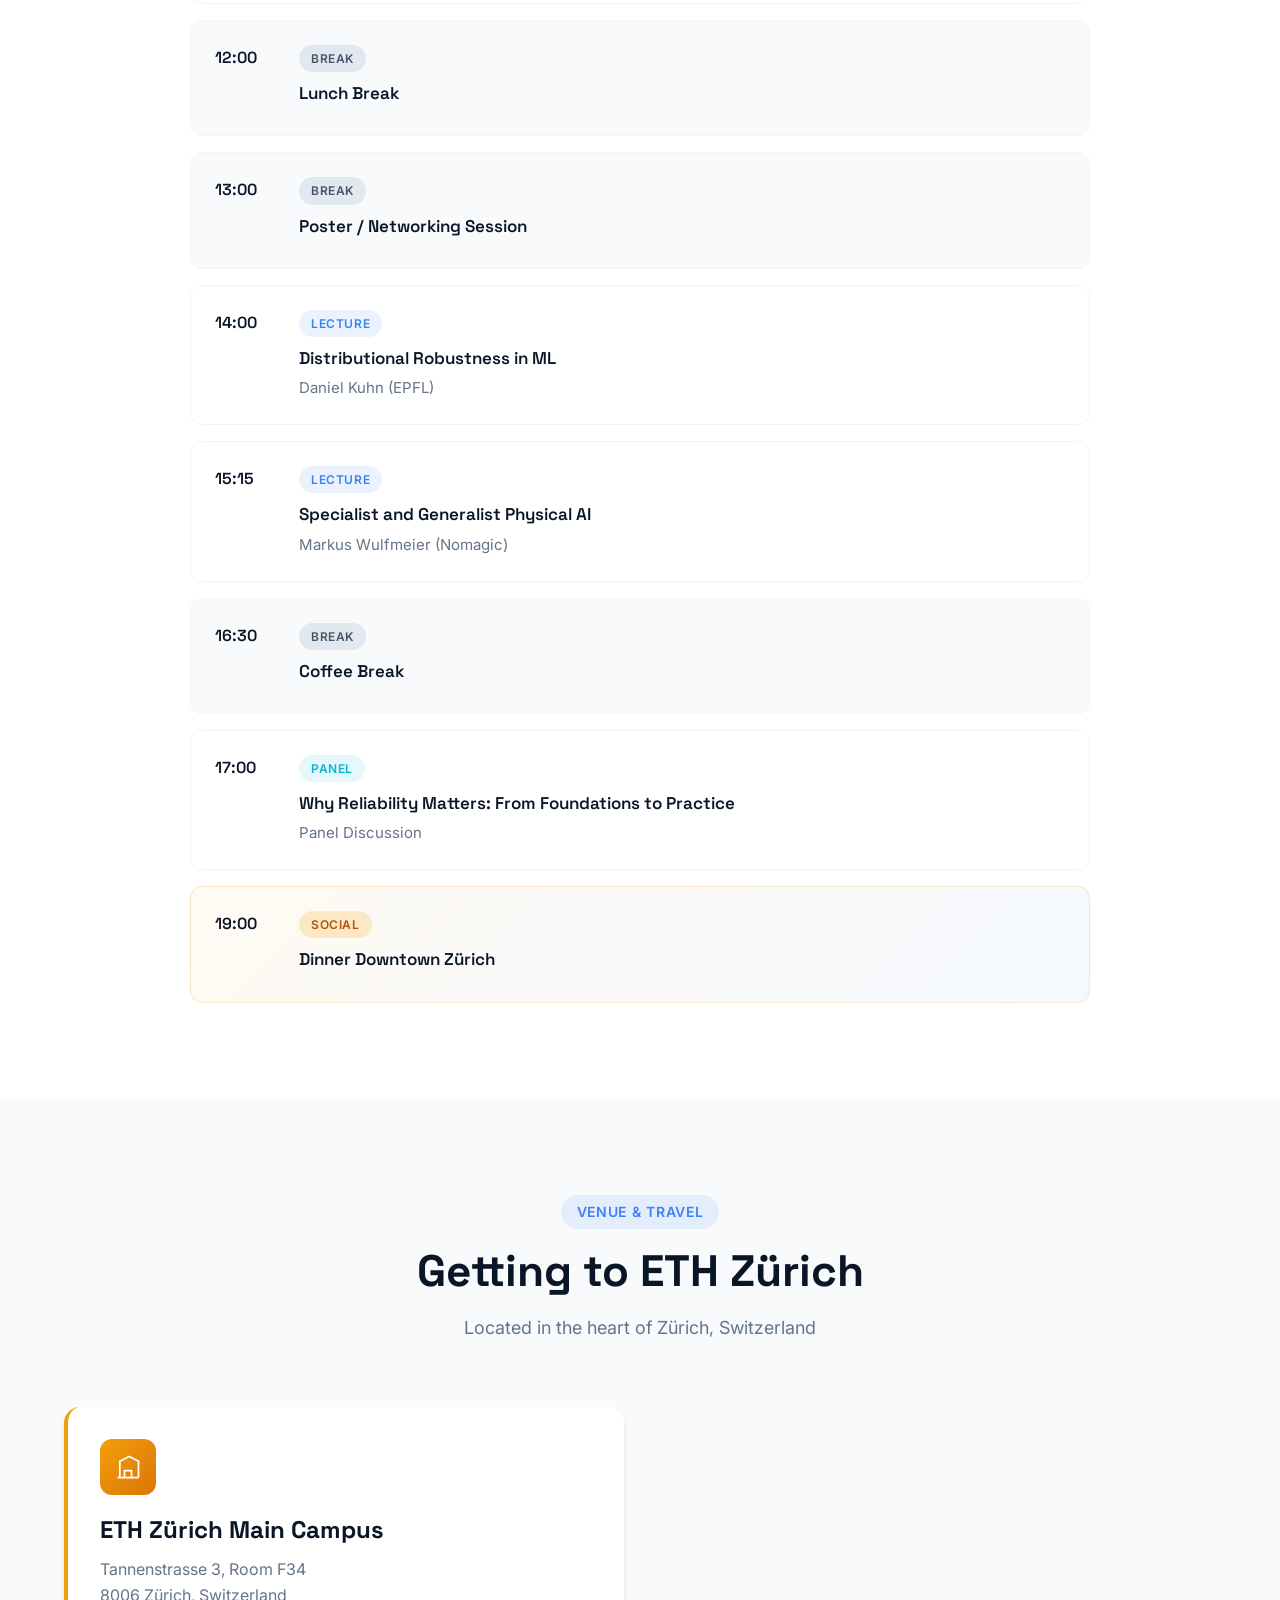
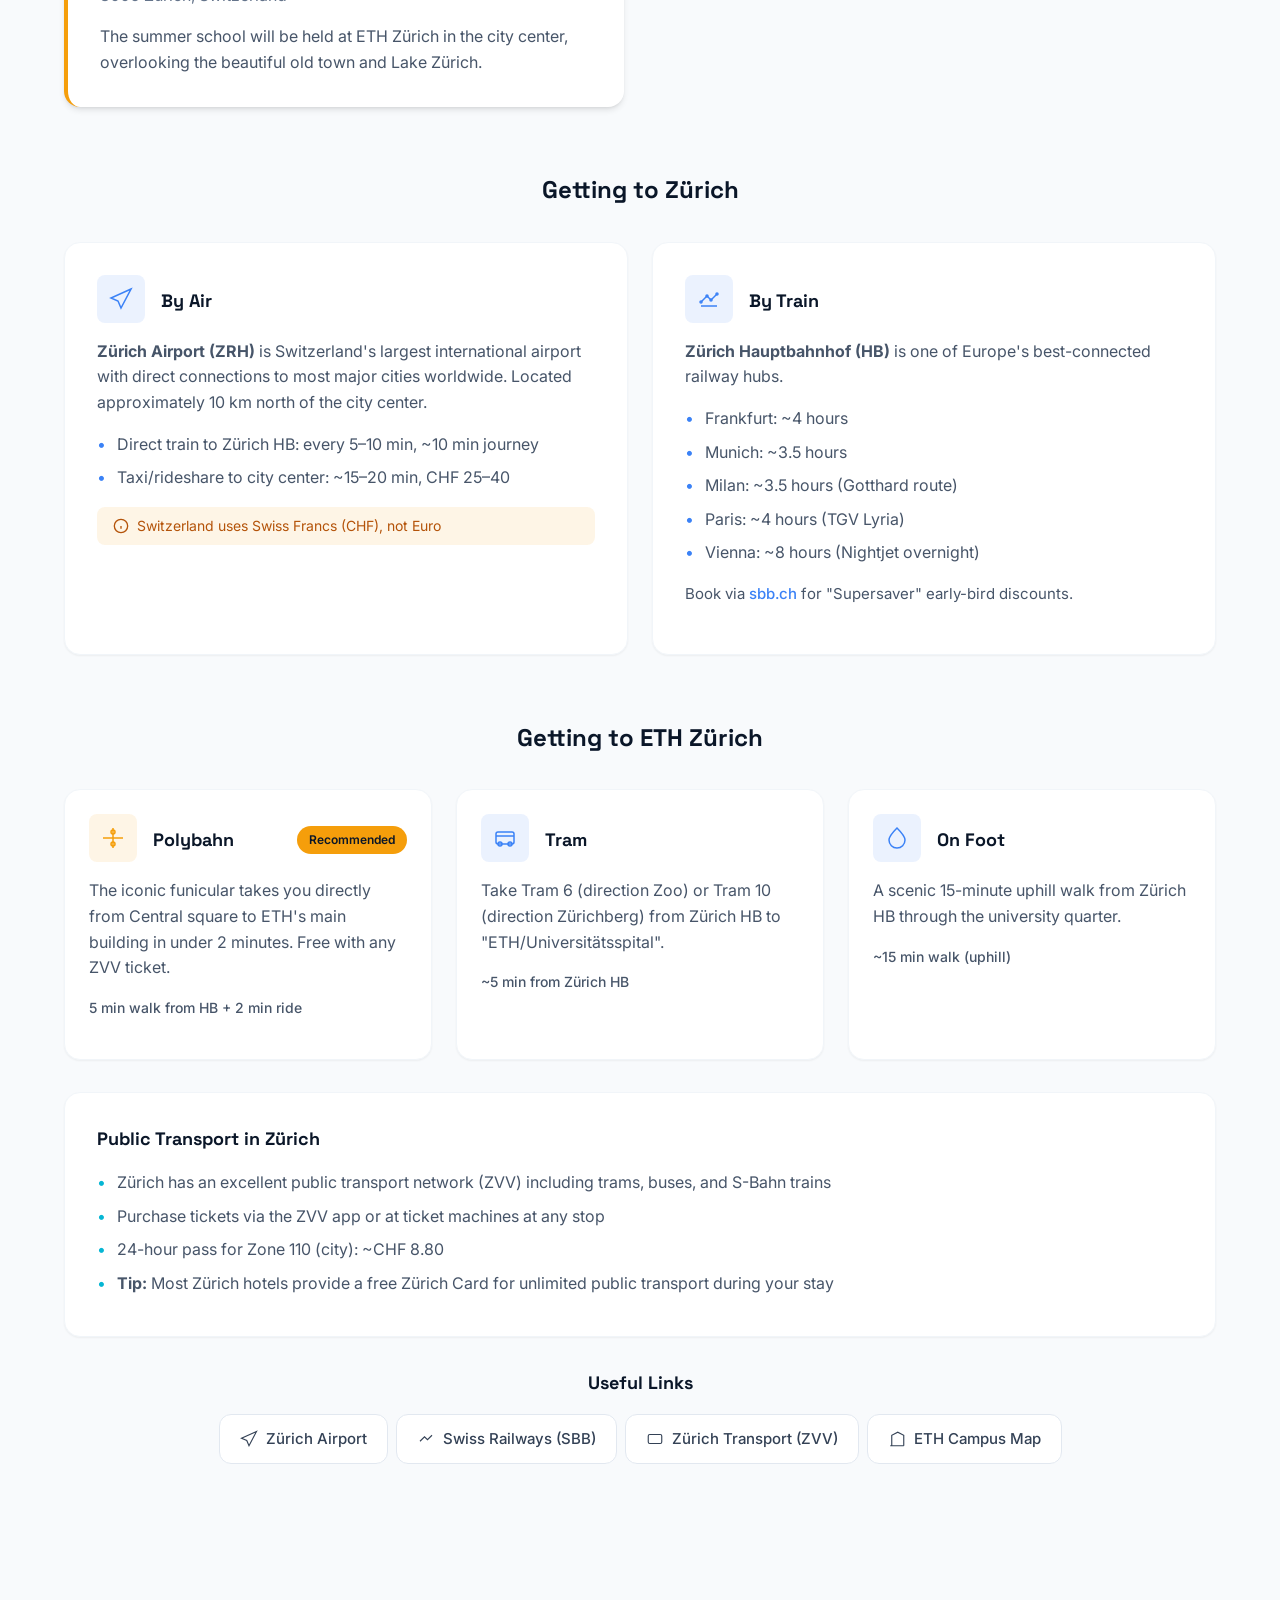
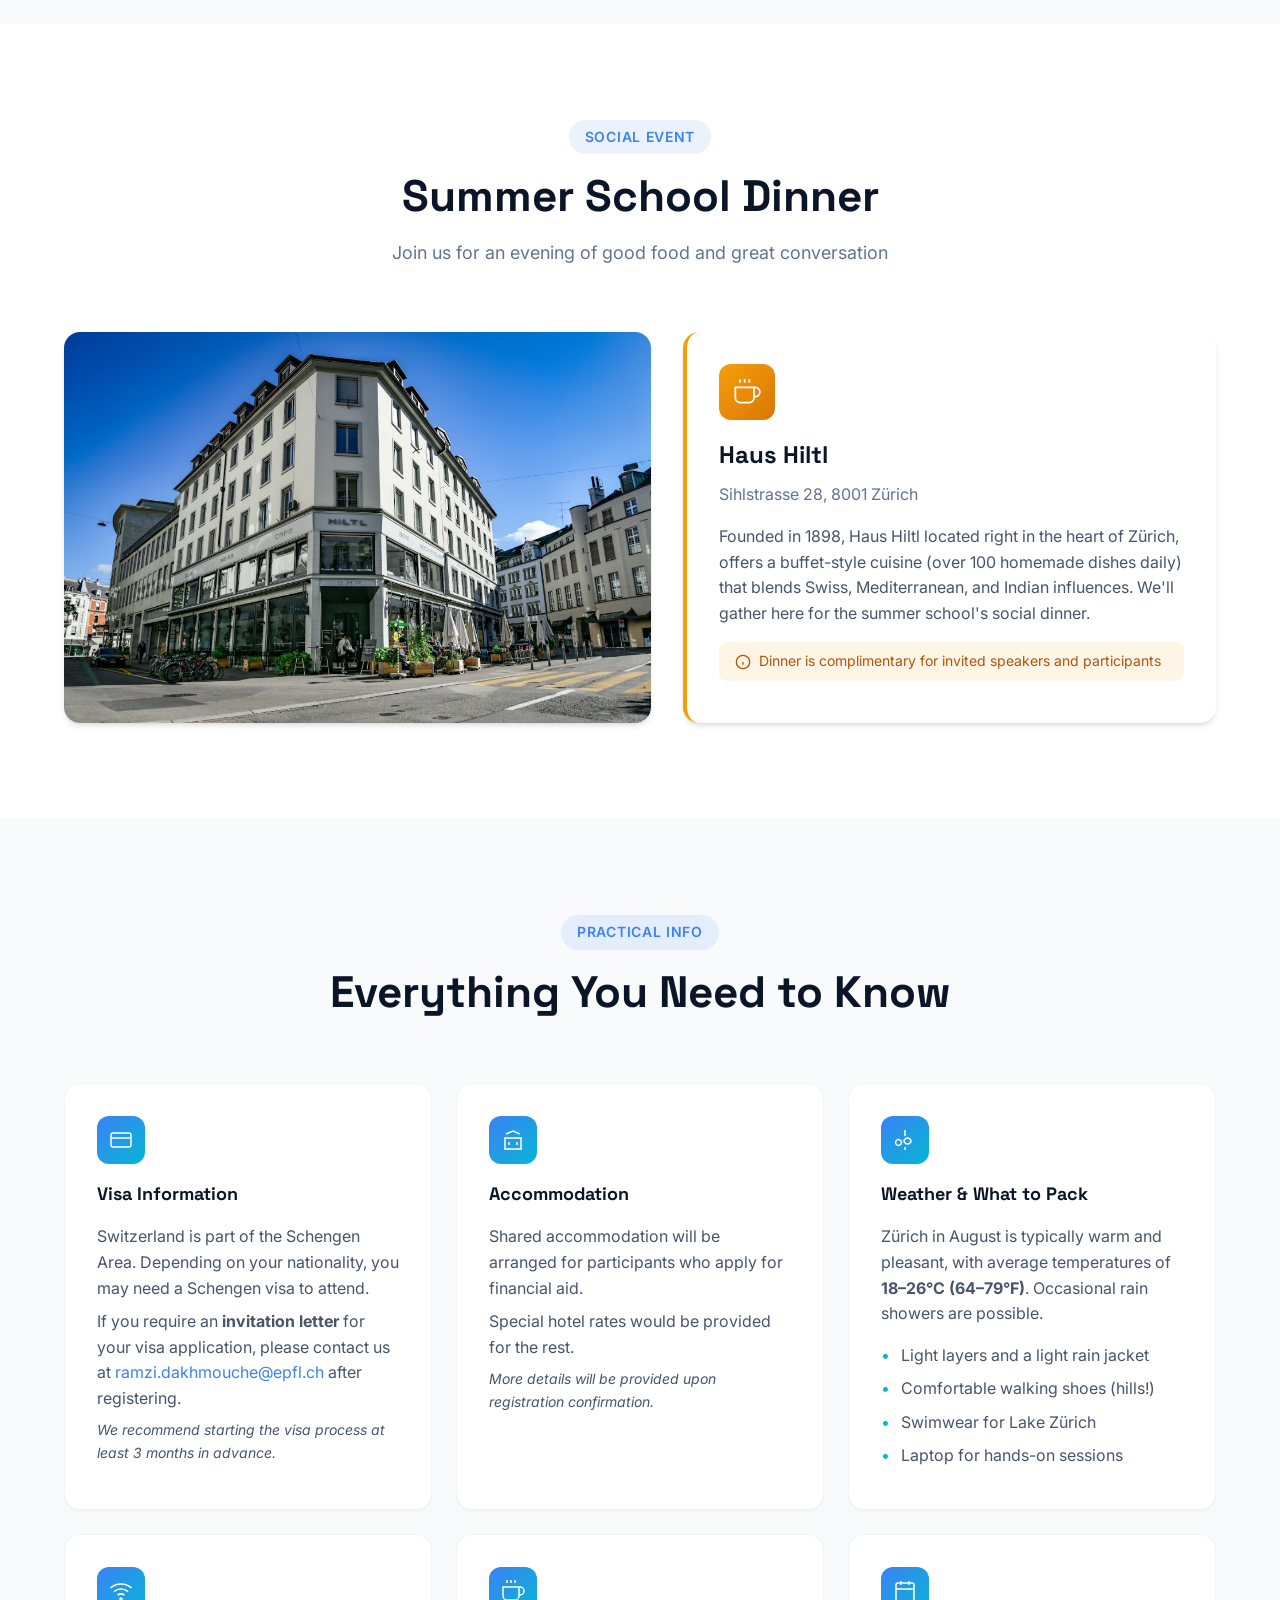
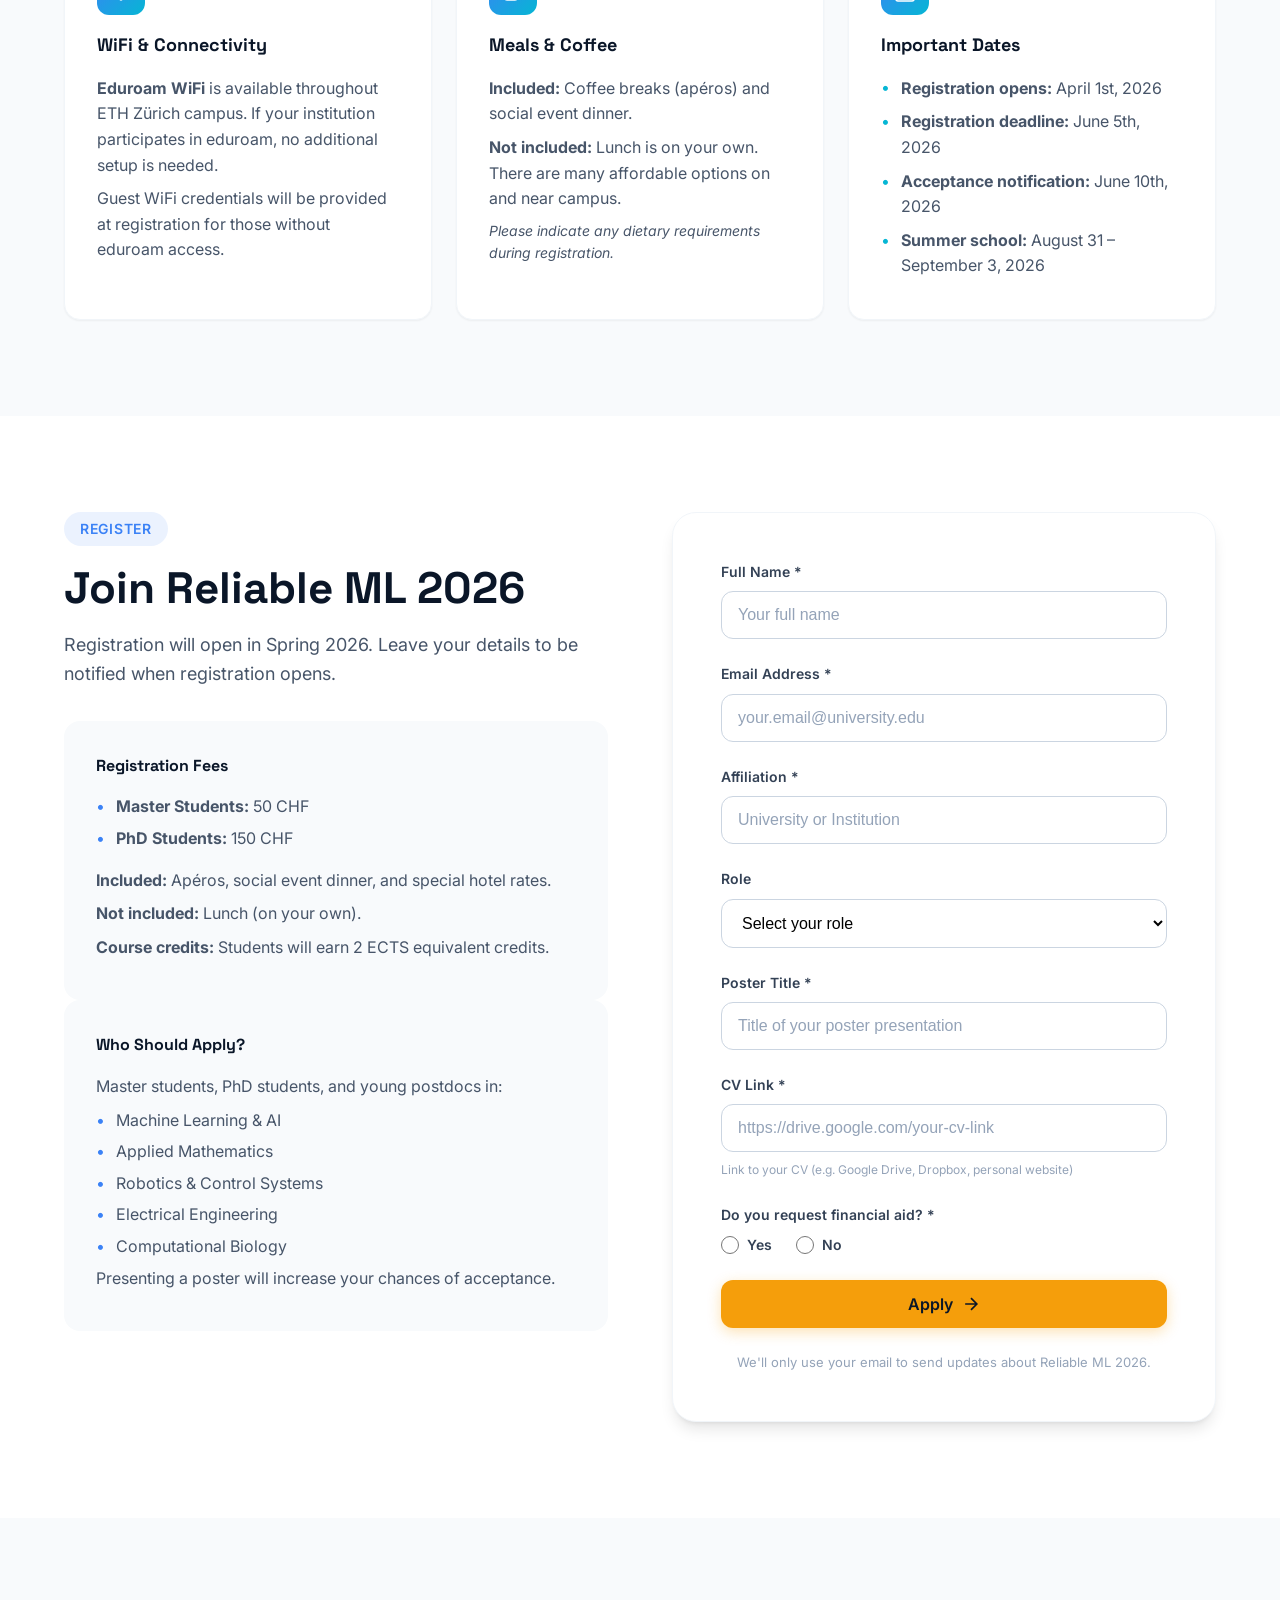
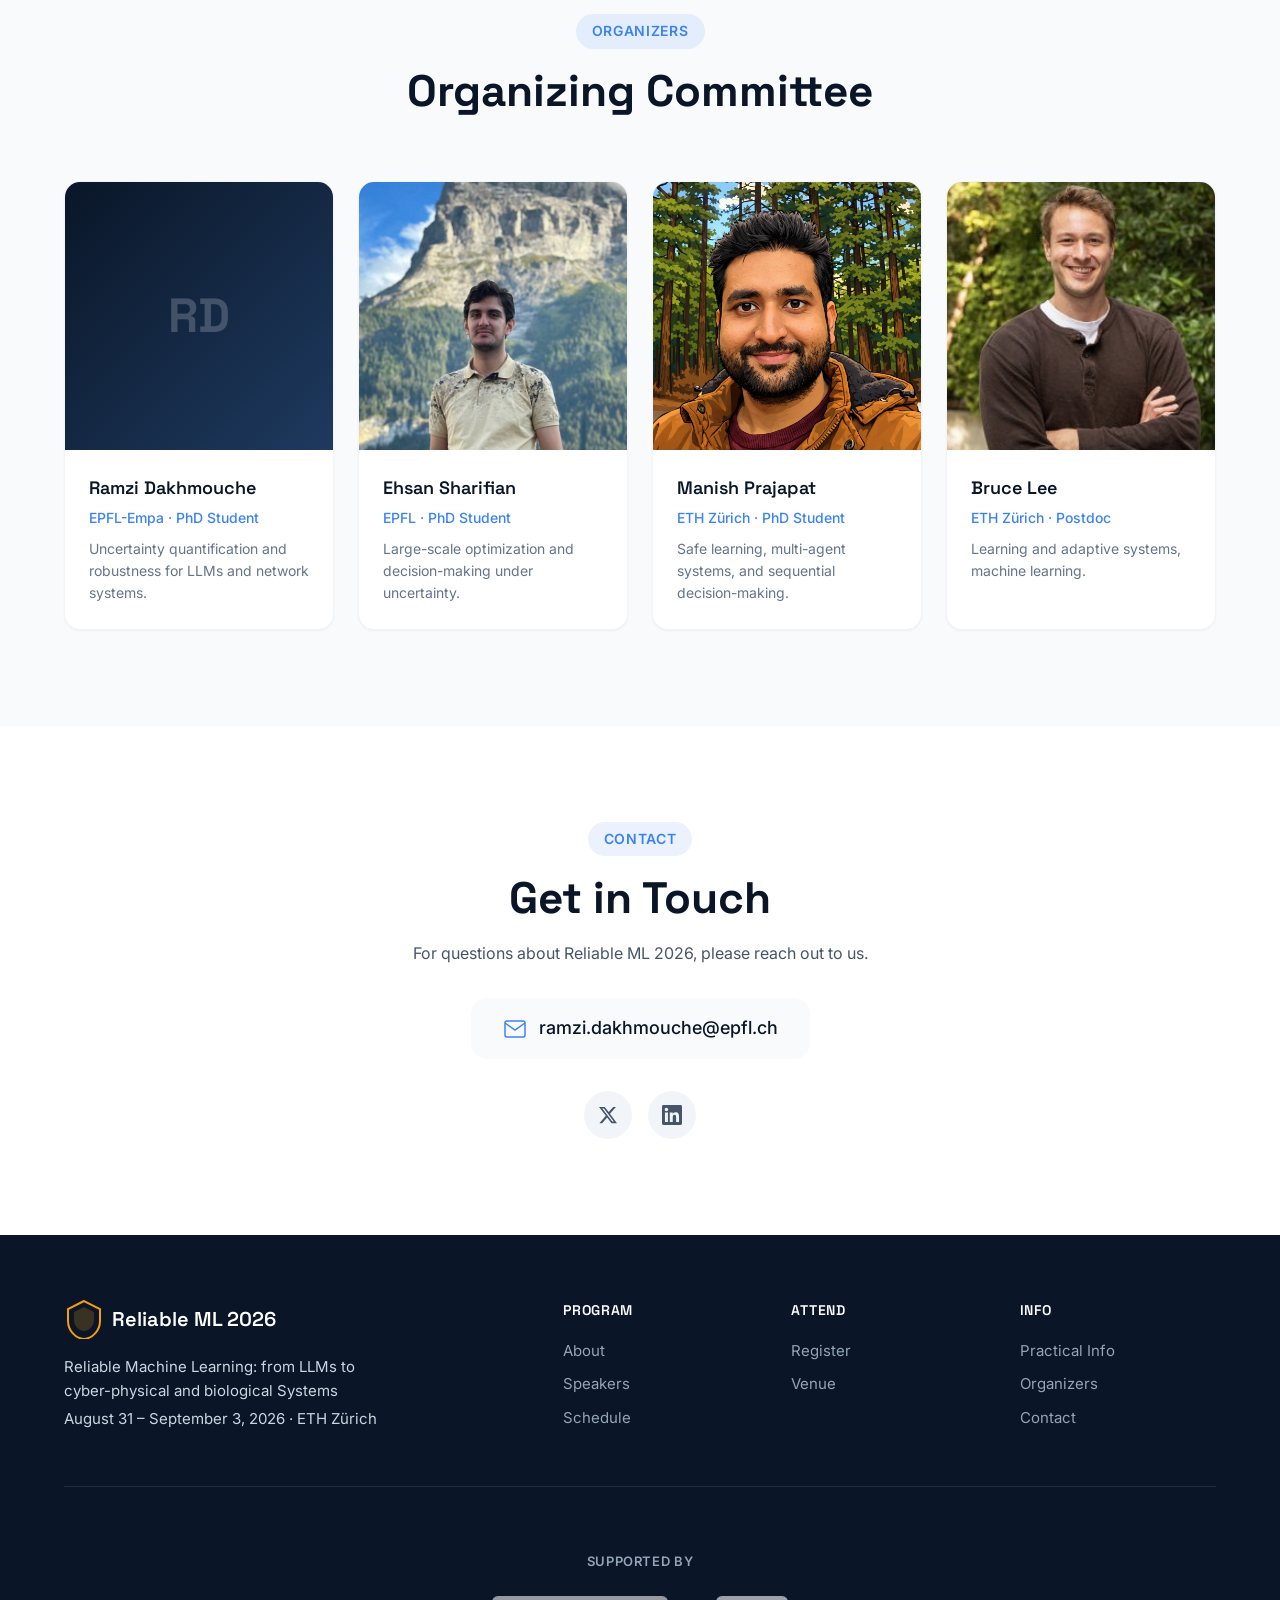
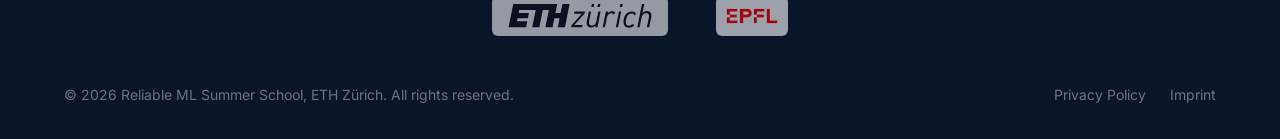
==== commit 805d6466: "Update index.html" ====
--- a/index.html
+++ b/index.html
@@ -287,7 +287,7 @@
                     <div class="speaker-info">
                         <h4 class="speaker-name">Jonas Peters</h4>
                         <p class="speaker-affiliation">ETH Zürich</p>
-                        <p class="speaker-talk">Perspectives on Out-of-Distribution Generalization</p>
+                        <p class="speaker-talk">Learning under Change</p>
                     </div>
                 </div>
                 <div class="speaker-card">
@@ -551,7 +551,7 @@
                                 <div class="schedule-time">14:00</div>
                                 <div class="schedule-details">
                                     <span class="schedule-type type-talk">Lecture</span>
-                                    <h4>Perspectives on Out-of-Distribution Generalization</h4>
+                                    <h4>Learning under Change</h4>
                                     <p>Jonas Peters (ETH Zürich)</p>
                                 </div>
                             </div>
@@ -718,21 +718,7 @@
                         </div>
                         <h3>ETH Zürich Main Campus</h3>
                         <p class="venue-address">Tannenstrasse 3, Room F34 <br>8006 Zürich, Switzerland</p>
-                        <p>The summer school will be held at ETH Zürich's historic main building (Hauptgebäude) in the city center, overlooking the beautiful old town and Lake Zürich.</p>
-                    </div>
-                </div>
-                <div class="venue-map">
-                    <div class="map-container">
-                        <iframe
-                            src="https://maps.google.com/maps?q=ETH+Zurich+Main+Building&output=embed"
-                            width="100%"
-                            height="100%"
-                            style="border:0;"
-                            allowfullscreen=""
-                            loading="lazy"
-                            referrerpolicy="no-referrer-when-downgrade"
-                            title="ETH Zürich Location">
-                        </iframe>
+                        <p>The summer school will be held at ETH Zürich in the city center, overlooking the beautiful old town and Lake Zürich.</p>
                     </div>
                 </div>
             </div>
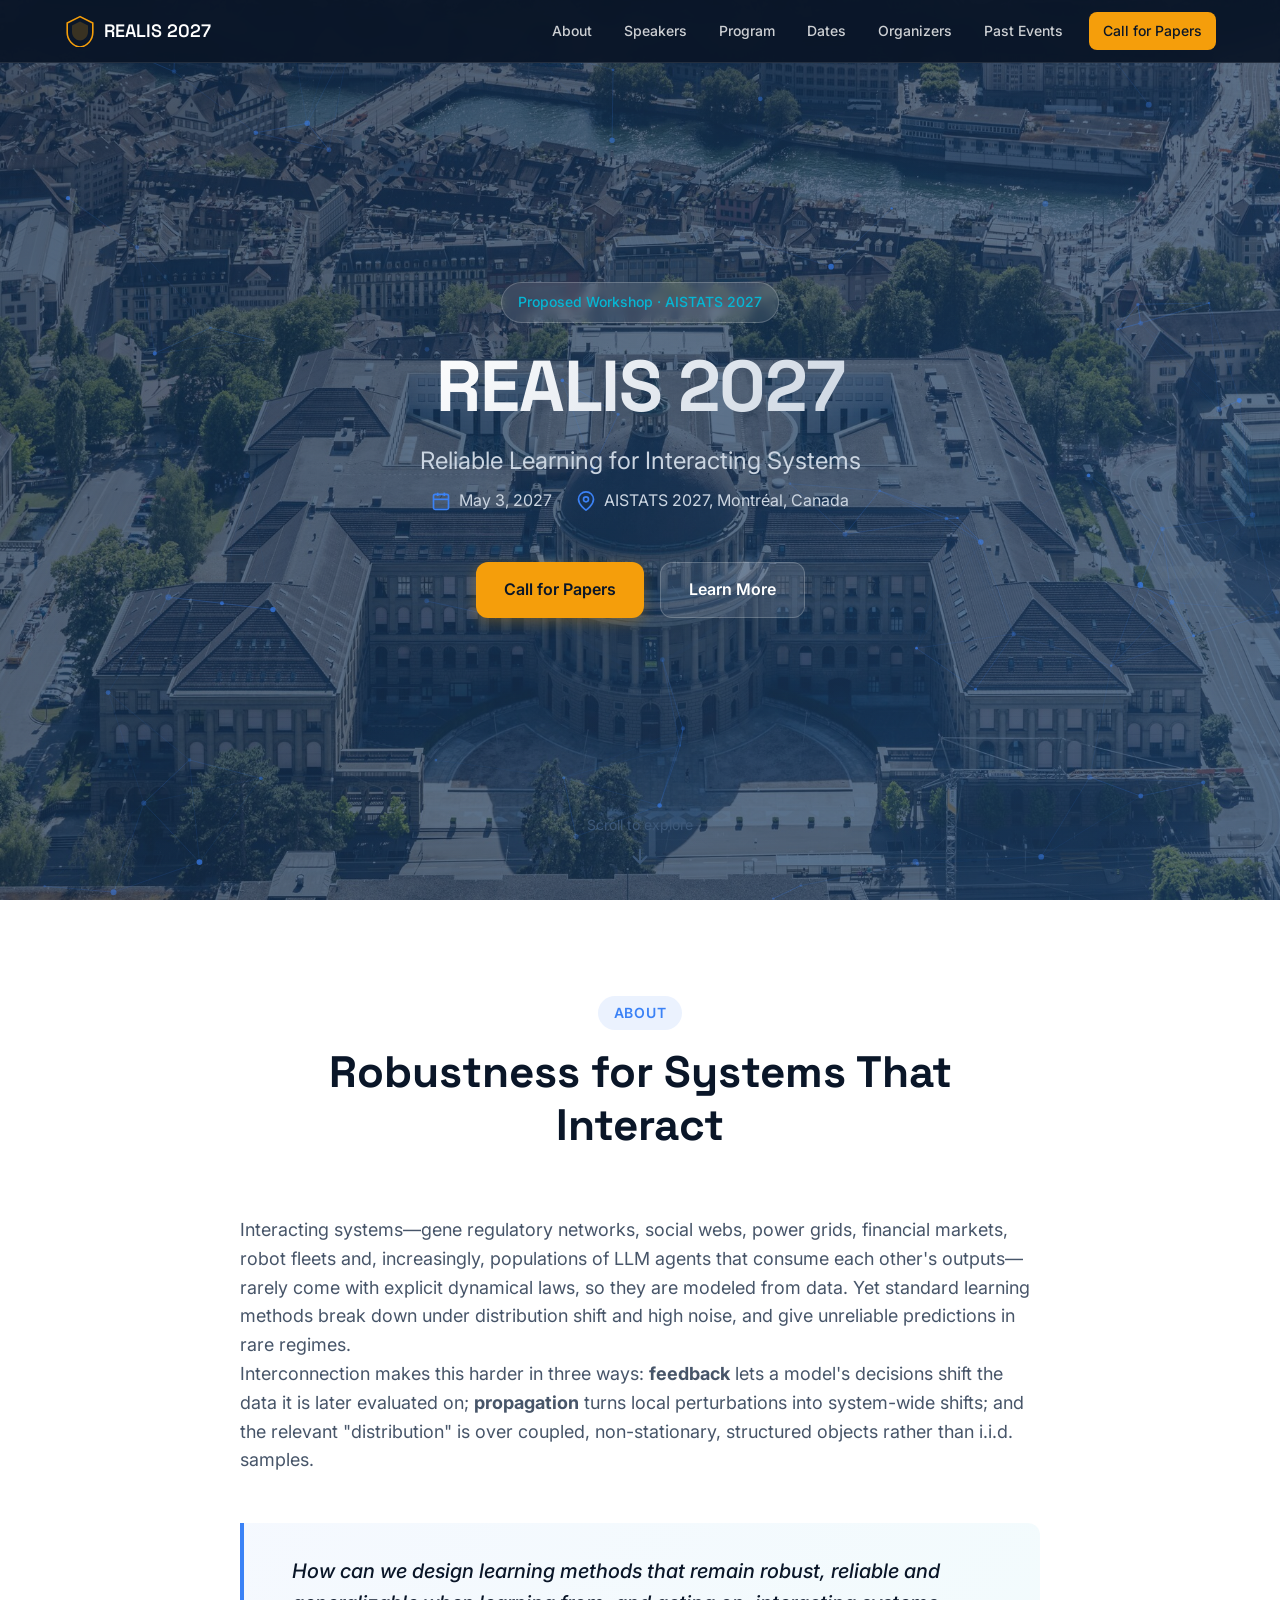
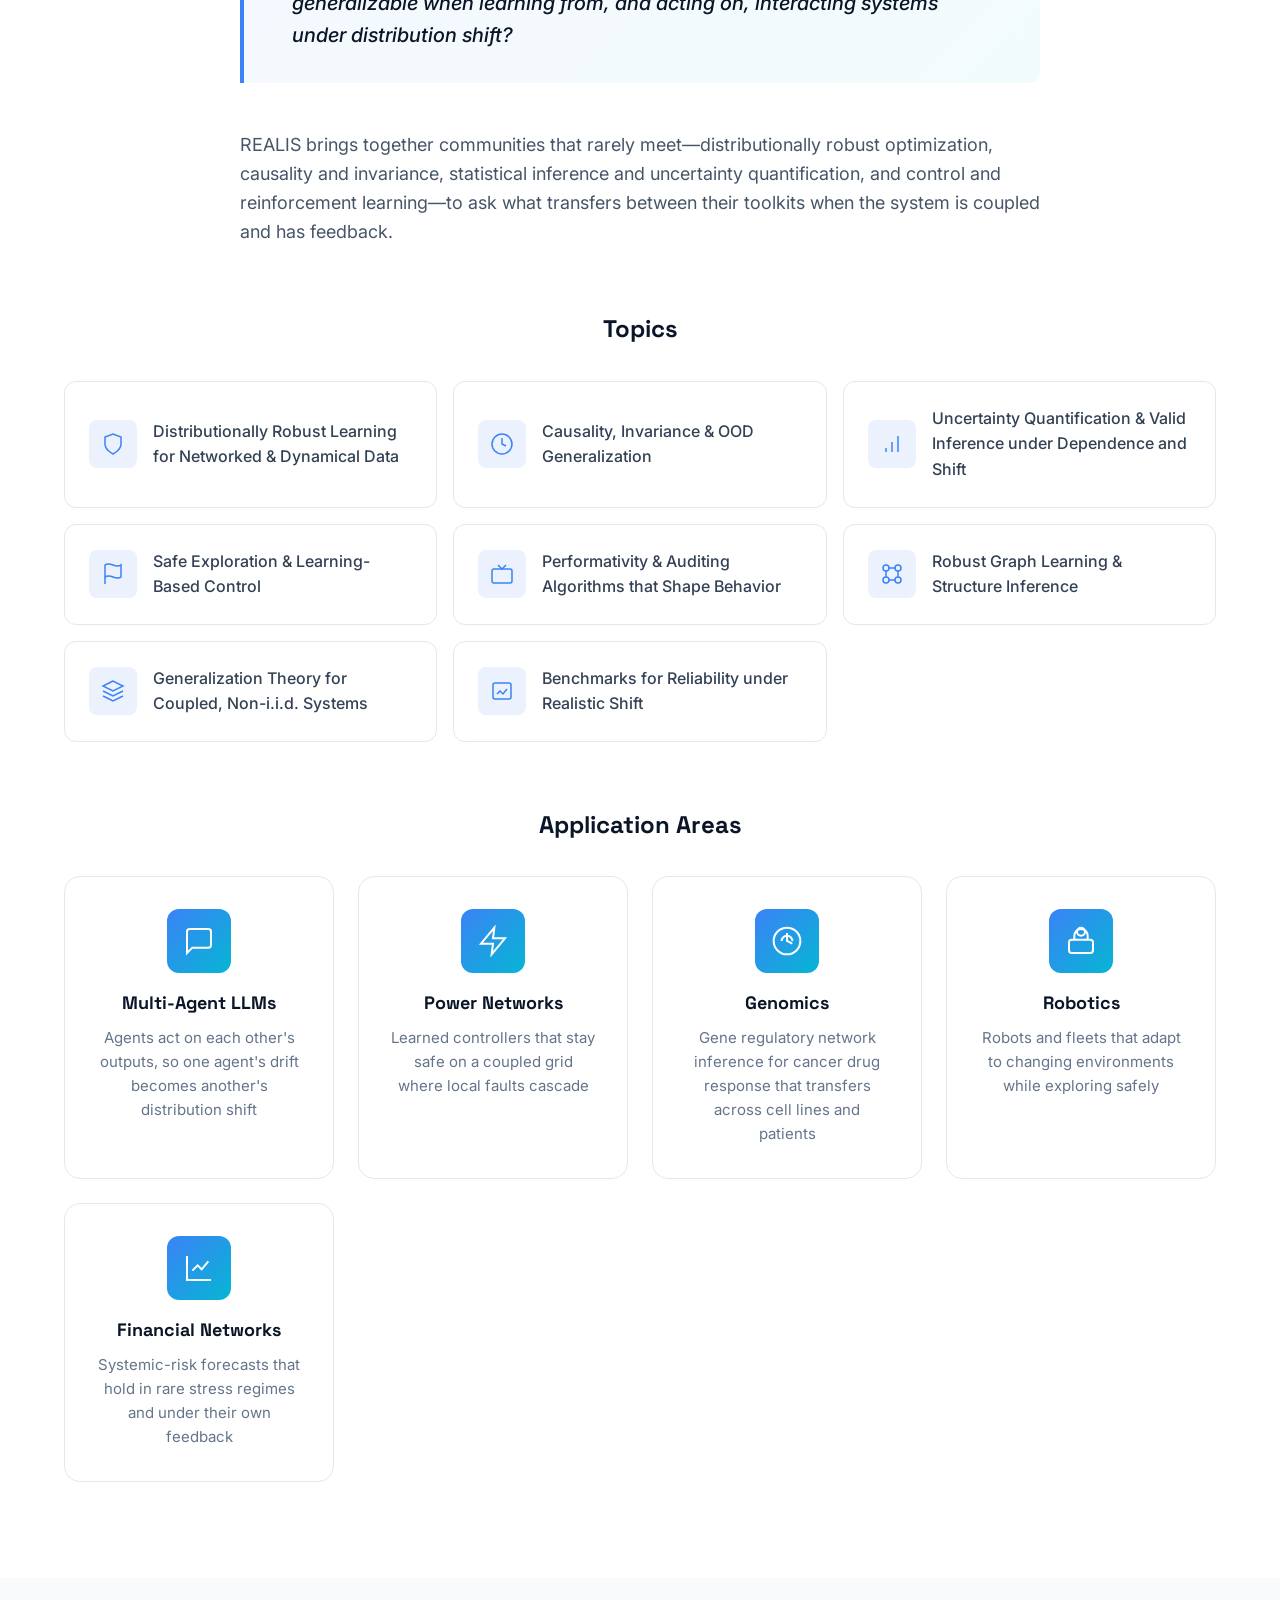
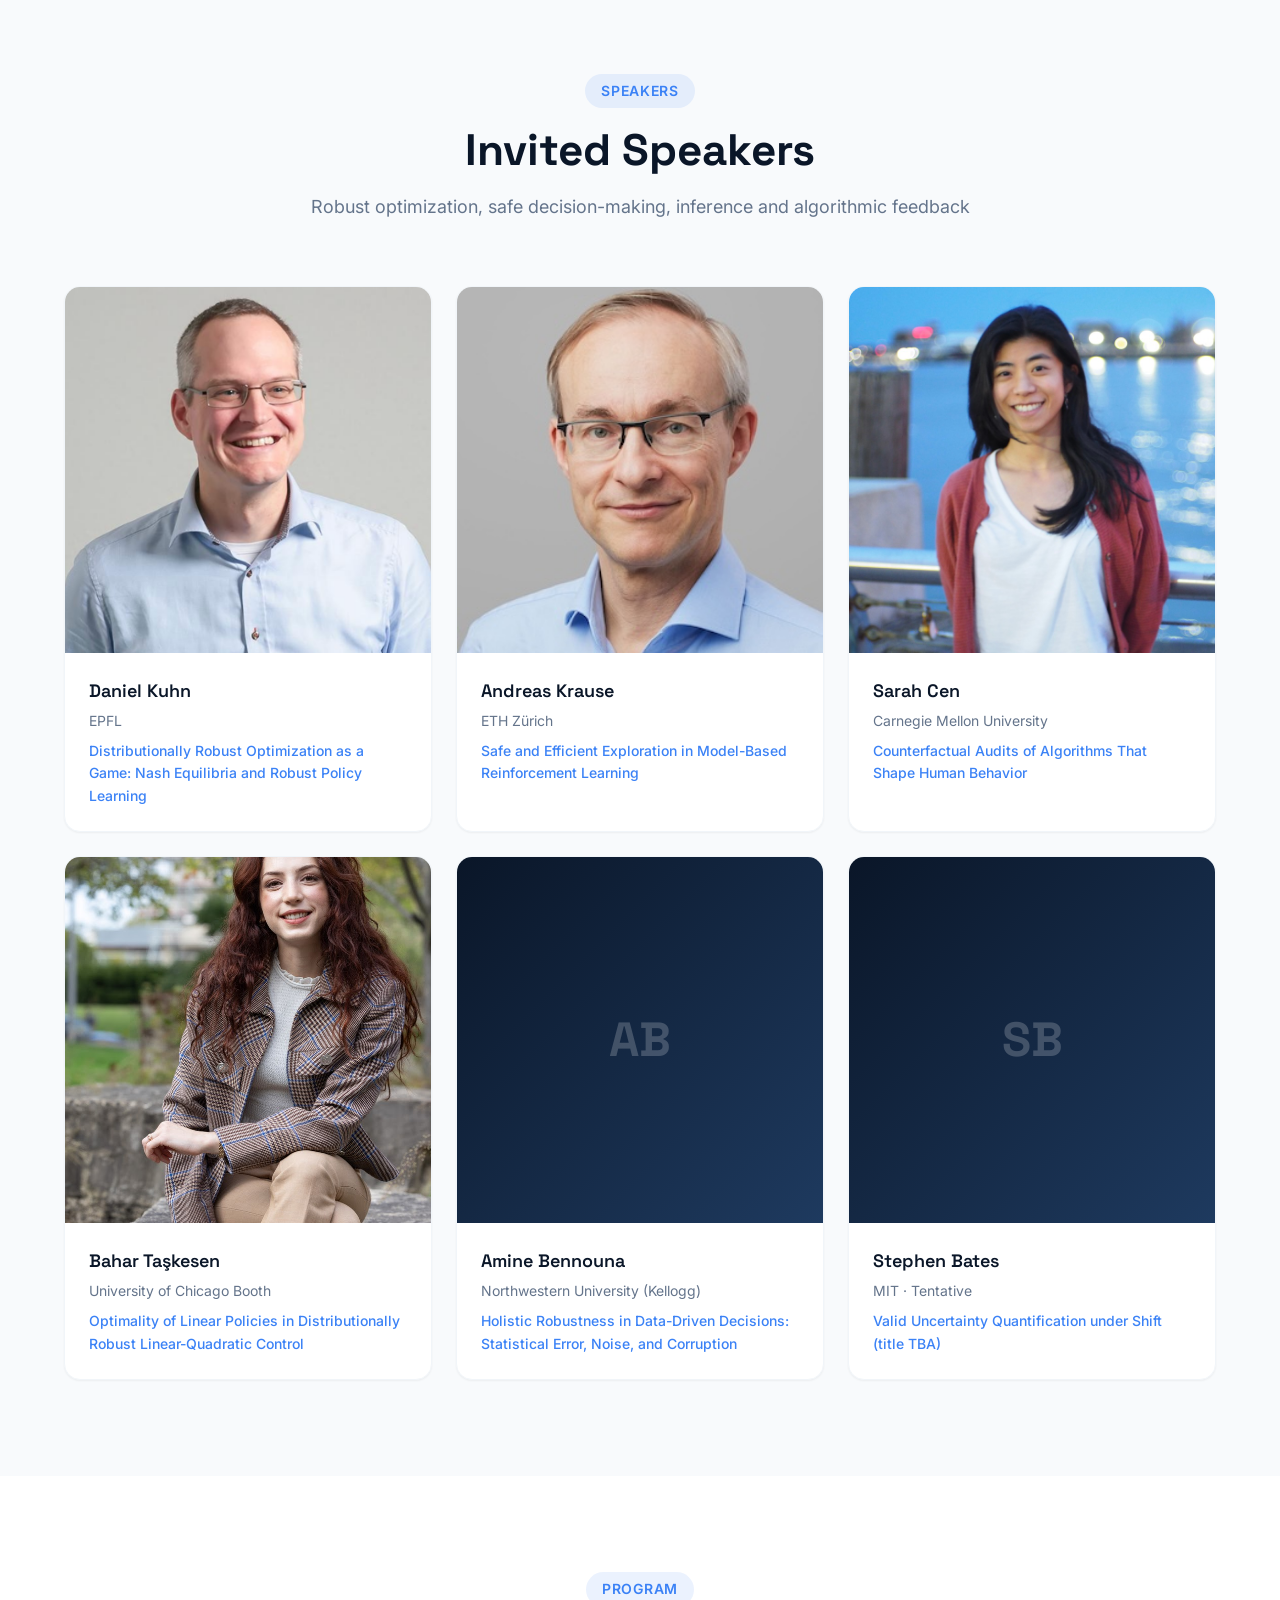
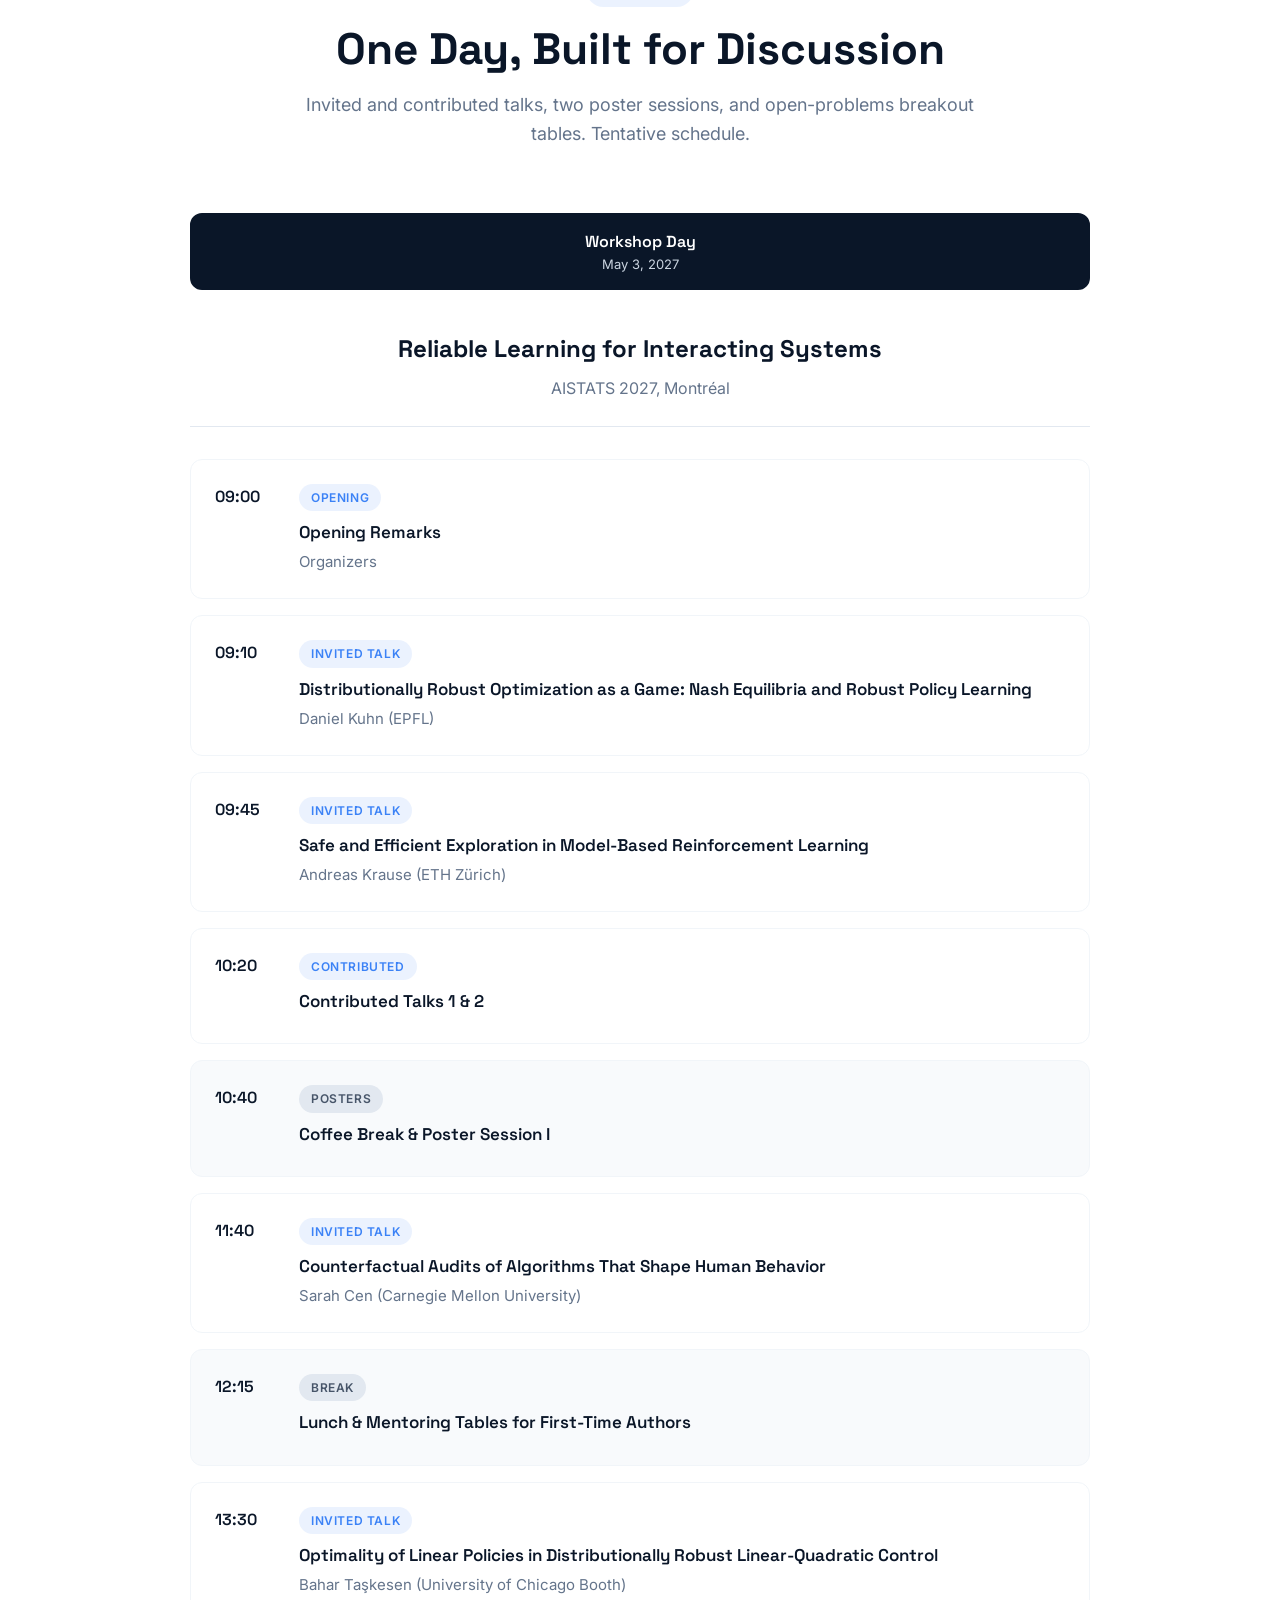
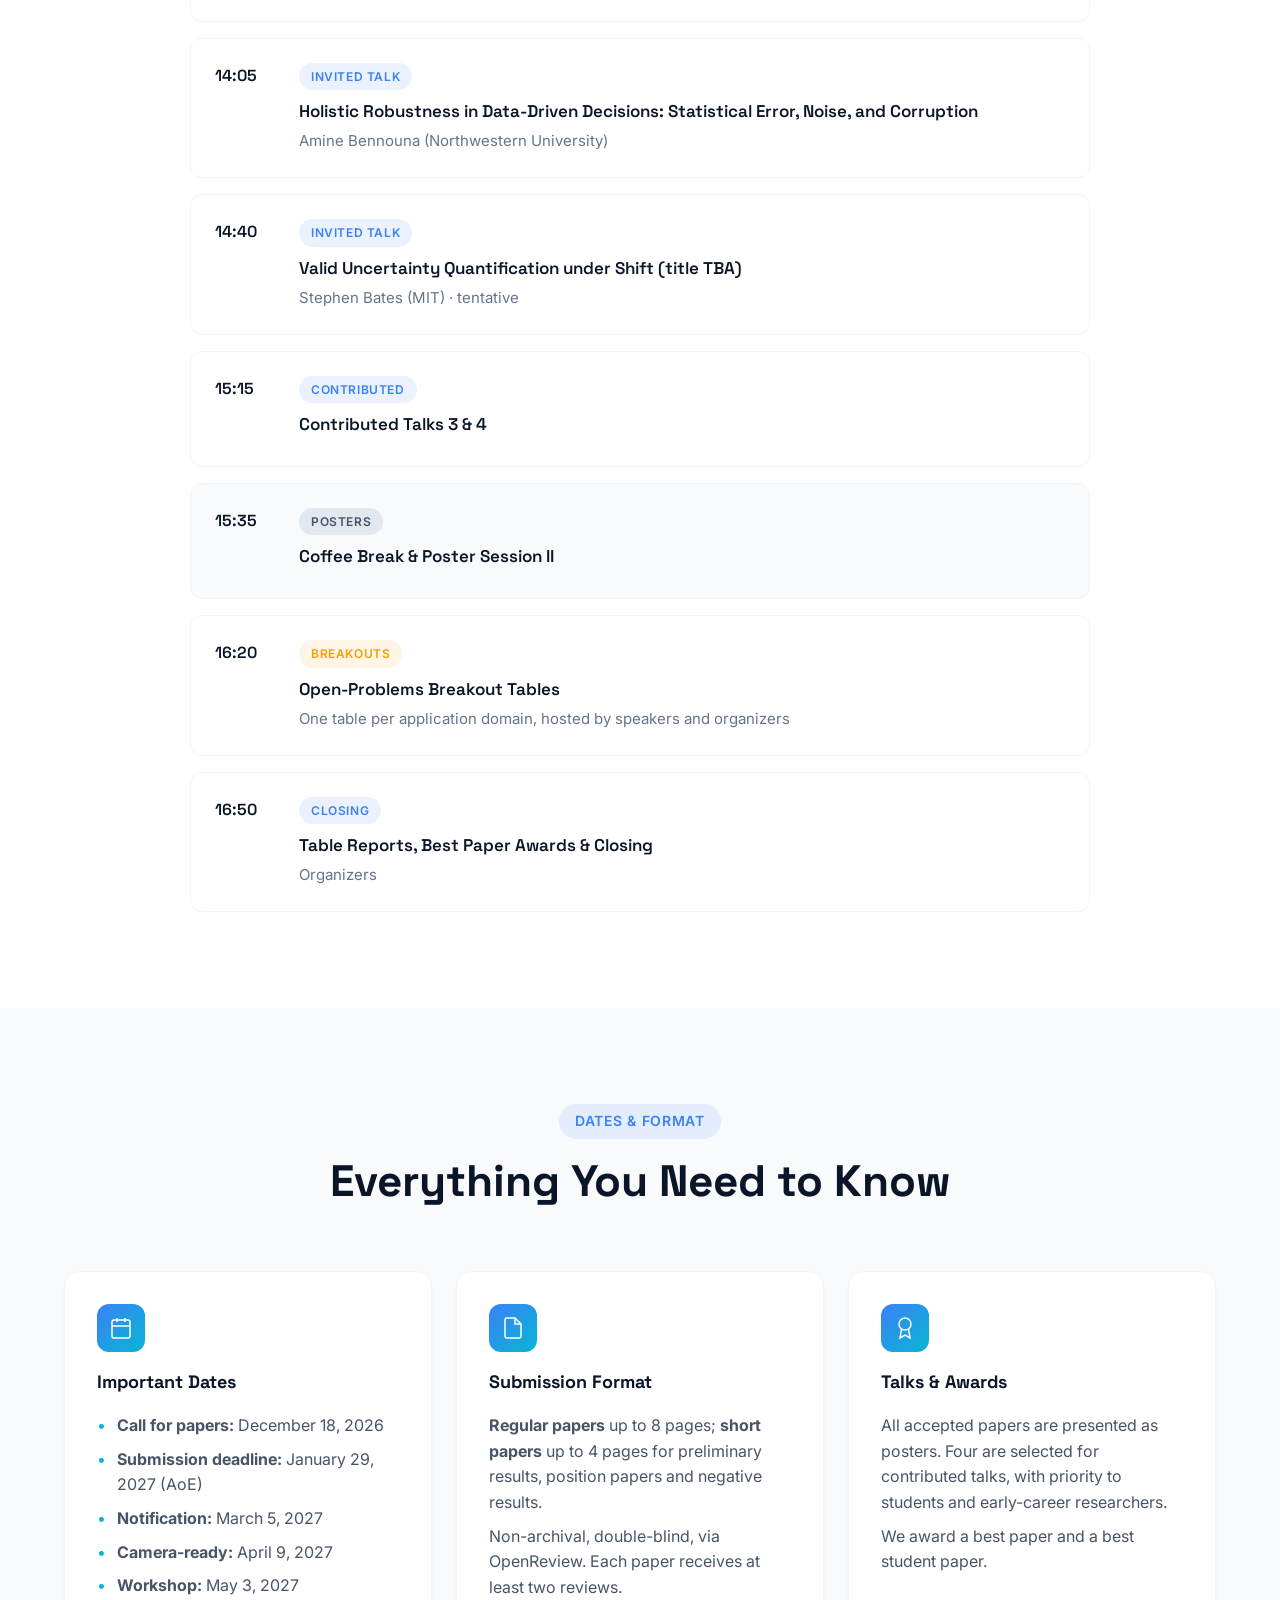
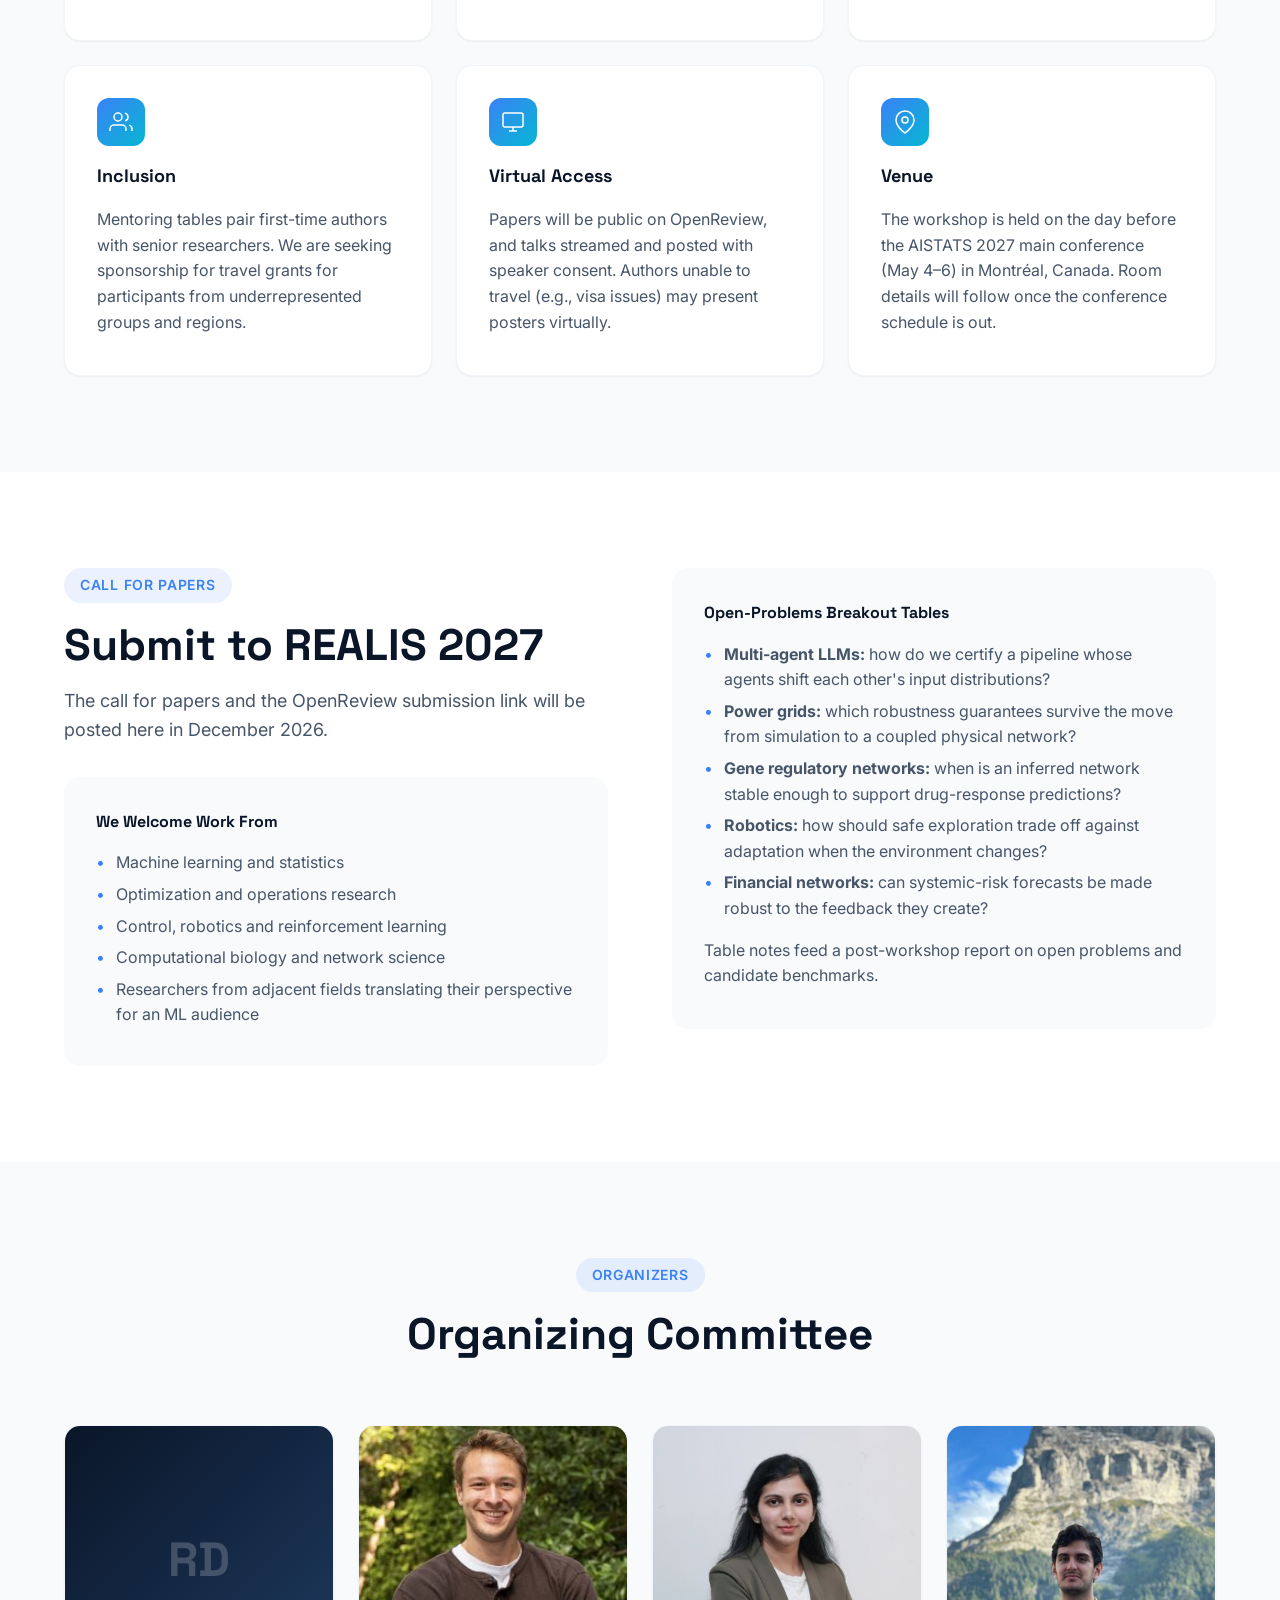
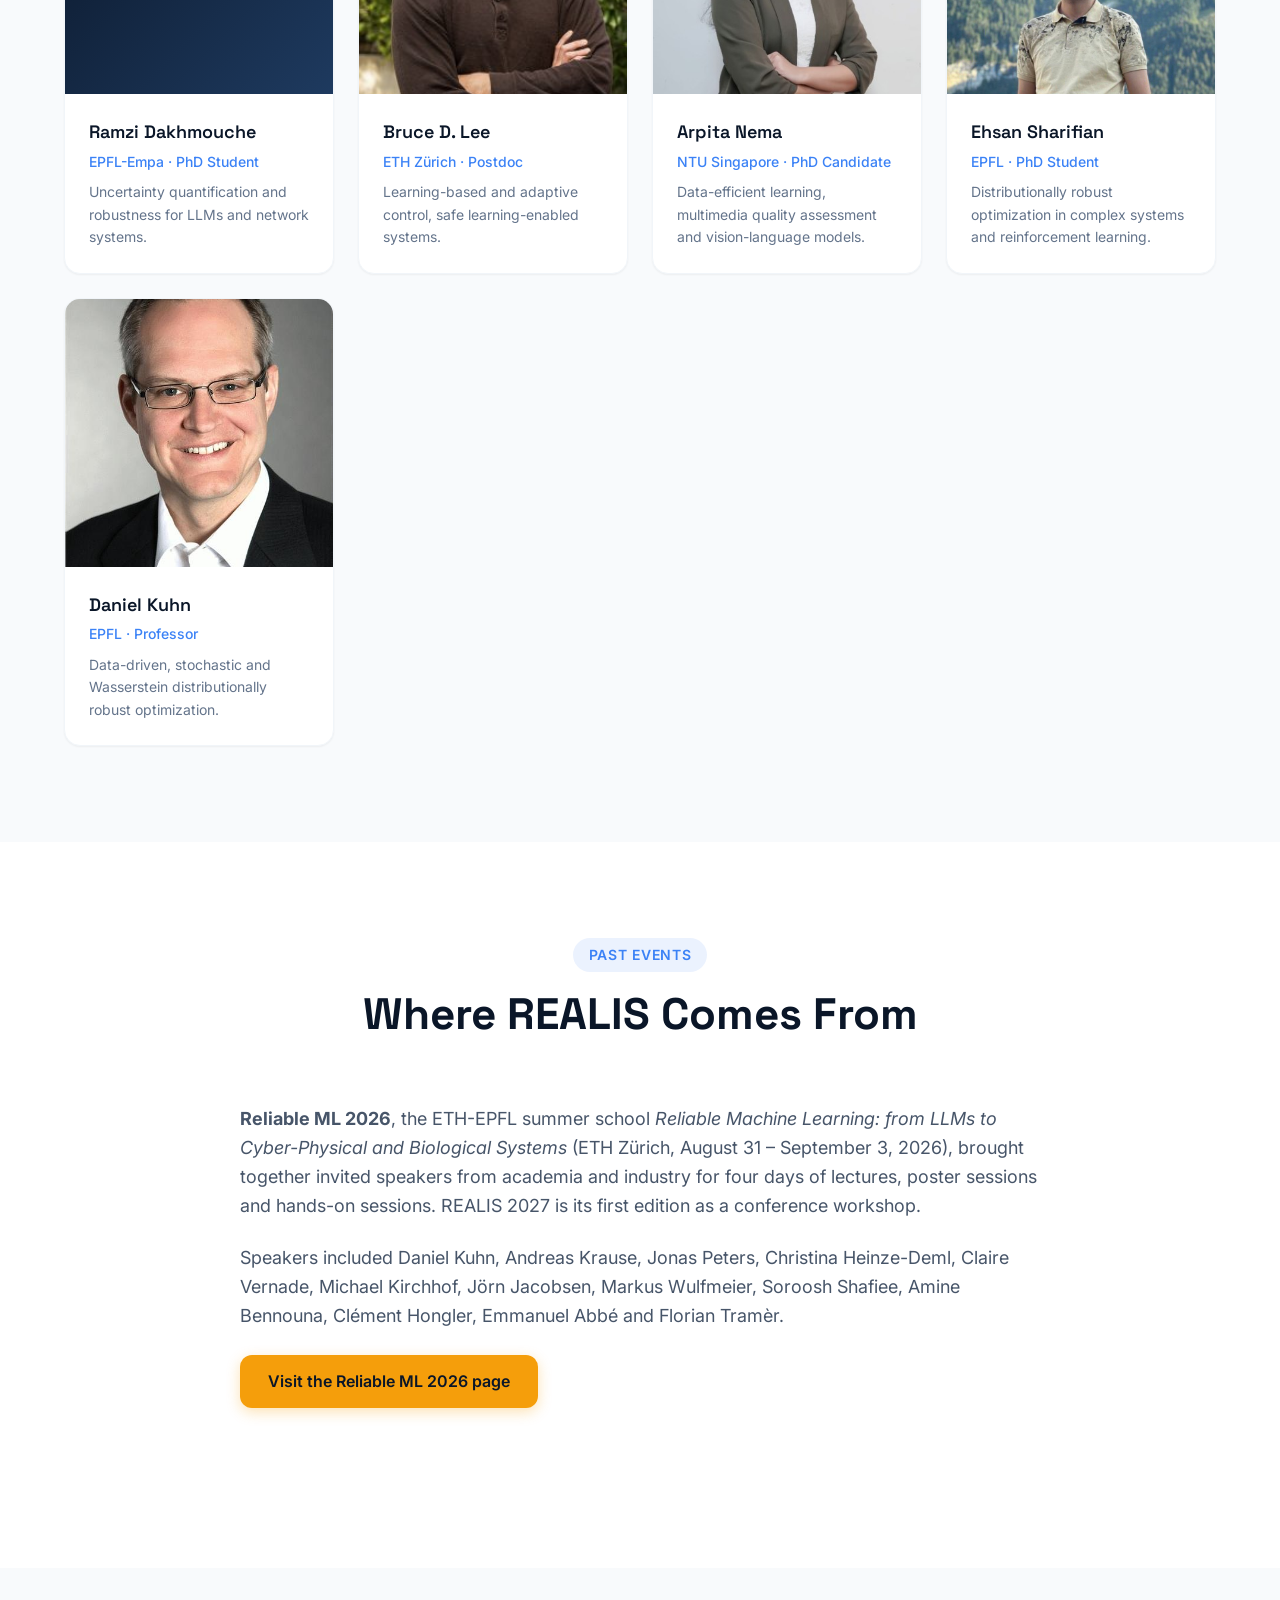
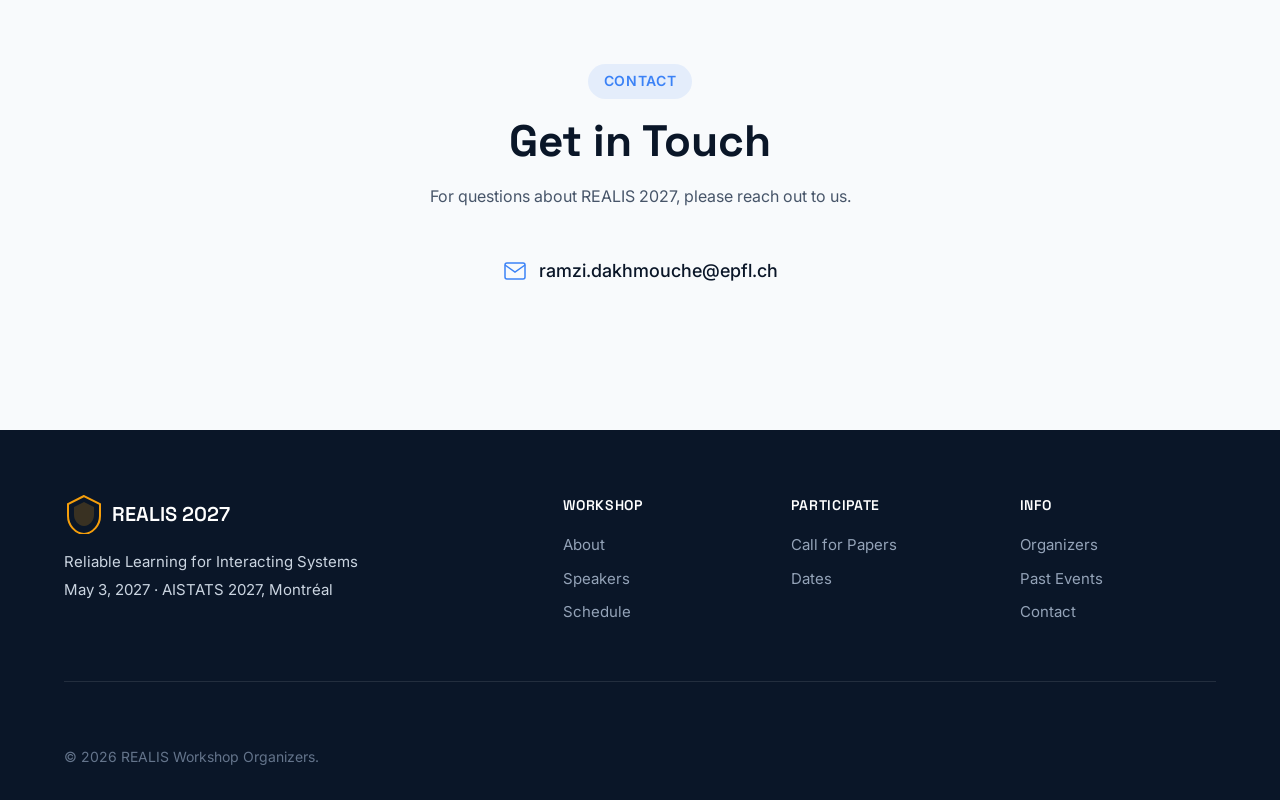
==== commit 32021d04: "Add files via upload" ====
--- a/index.html
+++ b/index.html
@@ -3,19 +3,19 @@
 <head>
     <meta charset="UTF-8">
     <meta name="viewport" content="width=device-width, initial-scale=1.0">
-    <title>Reliable ML 2026 — Reliable Machine Learning: from LLMs to cyber-physical and biological Systems | ETH Zürich Summer School</title>
-    <meta name="description" content="Reliable ML 2026: An ETH-EPFL summer school on Reliable Machine Learning: from LLMs to cyber-physical and biological Systems. August 31 – September 3, 2026 at ETH Zürich.">
-    <meta name="keywords" content="AI, machine learning, summer school, ETH Zürich, robustness, uncertainty, distributional robustness, causality, reinforcement learning, LLMs, cyber-physical systems, biological systems">
+    <title>REALIS @ AISTATS 2027 — Reliable Learning for Interacting Systems</title>
+    <meta name="description" content="REALIS: Reliable Learning for Interacting Systems. A one-day workshop proposed for AISTATS 2027, Montréal, May 3, 2027.">
+    <meta name="keywords" content="AISTATS 2027, workshop, distributional robustness, distribution shift, interacting systems, causality, uncertainty quantification, conformal prediction, learning-based control, safe reinforcement learning, multi-agent systems, LLM agents, graph learning">
     <!-- Open Graph -->
-    <meta property="og:title" content="Reliable ML 2026 — Reliable Machine Learning: from LLMs to cyber-physical and biological Systems">
-    <meta property="og:description" content="ETH-EPFL summer school on Reliable Machine Learning: from LLMs to cyber-physical and biological Systems. August 31 – September 3, 2026 at ETH Zürich ML Building, Room F34 (Floor 1).">
+    <meta property="og:title" content="REALIS @ AISTATS 2027 — Reliable Learning for Interacting Systems">
+    <meta property="og:description" content="Workshop on robust, reliable and generalizable learning for interacting systems under distribution shift. AISTATS 2027, Montréal, May 3, 2027.">
     <meta property="og:type" content="website">
     <meta property="og:url" content="https://reliable-ml.github.io">
     <meta property="og:image" content="https://reliable-ml.github.io/assets/og-image.png">
     <!-- Twitter Card -->
     <meta name="twitter:card" content="summary_large_image">
-    <meta name="twitter:title" content="Reliable ML 2026 — ETH Zürich Summer School">
-    <meta name="twitter:description" content="Reliable Machine Learning: from LLMs to cyber-physical and biological Systems. August 31 – September 3, 2026.">
+    <meta name="twitter:title" content="REALIS @ AISTATS 2027">
+    <meta name="twitter:description" content="Reliable Learning for Interacting Systems. AISTATS 2027 workshop, Montréal, May 3, 2027.">
     <!-- Fonts -->
     <link rel="preconnect" href="https://fonts.googleapis.com">
     <link rel="preconnect" href="https://fonts.gstatic.com" crossorigin>
@@ -34,7 +34,7 @@
                     <path d="M20 2L4 10V22C4 31.05 10.95 39.35 20 40C29.05 39.35 36 31.05 36 22V10L20 2Z" stroke="currentColor" stroke-width="2" fill="none"/>
                     <path d="M20 8L10 13V21C10 26.55 14.15 31.65 20 32C25.85 31.65 30 26.55 30 21V13L20 8Z" fill="currentColor" opacity="0.2"/>
                 </svg>
-                <span>Reliable ML 2026</span>
+                <span>REALIS 2027</span>
             </a>
             <button class="nav-toggle" id="nav-toggle" aria-label="Toggle navigation">
                 <span></span>
@@ -45,16 +45,15 @@
                 <li><a href="#about" class="nav-link">About</a></li>
                 <li><a href="#speakers" class="nav-link">Speakers</a></li>
                 <li><a href="#program" class="nav-link">Program</a></li>
-                <li><a href="#venue" class="nav-link">Venue</a></li>
-                <li><a href="#dinner" class="nav-link">Dinner</a></li>
+                <li><a href="#practical" class="nav-link">Dates</a></li>
                 <li><a href="#organizers" class="nav-link">Organizers</a></li>
-                <li><a href="#practical" class="nav-link">Practical Info</a></li>
-                <li><a href="#register" class="nav-link nav-link-cta">Apply</a></li>
+                <li><a href="#history" class="nav-link">Past Events</a></li>
+                <li><a href="#register" class="nav-link nav-link-cta">Call for Papers</a></li>
             </ul>
         </div>
     </nav>
     <!-- Hero Section -->
-    <section class="hero" id="hero">
+    <section class="hero hero-montreal" id="hero">
         <canvas class="hero-canvas" id="hero-canvas"></canvas>
         <div class="hero-shield">
             <svg viewBox="0 0 200 240" fill="none" xmlns="http://www.w3.org/2000/svg">
@@ -75,13 +74,9 @@
             </svg>
         </div>
         <div class="hero-content">
-            <div class="hero-institutions">
-                <img src="assets/sponsors/eth-zurich.svg" alt="ETH Zürich" class="hero-institution-logo">
-                <img src="assets/sponsors/epfl.png" alt="EPFL" class="hero-institution-logo" style="padding: 0;">
-            </div>
-            <div class="hero-badge">ETH-EPFL Summer School</div>
-            <h1 class="hero-title">Reliable ML 2026</h1>
-            <p class="hero-subtitle">Reliable Machine Learning: from LLMs to cyber-physical and biological Systems</p>
+            <div class="hero-badge">Proposed Workshop · AISTATS 2027</div>
+            <h1 class="hero-title">REALIS 2027</h1>
+            <p class="hero-subtitle">Reliable Learning for Interacting Systems</p>
             <div class="hero-meta">
                 <div class="hero-meta-item">
                     <svg class="icon" viewBox="0 0 24 24" fill="none" stroke="currentColor" stroke-width="2">
@@ -90,18 +85,18 @@
                         <line x1="8" y1="2" x2="8" y2="6"></line>
                         <line x1="3" y1="10" x2="21" y2="10"></line>
                     </svg>
-                    <span>August 31 – September 3, 2026</span>
+                    <span>May 3, 2027</span>
                 </div>
                 <div class="hero-meta-item">
                     <svg class="icon" viewBox="0 0 24 24" fill="none" stroke="currentColor" stroke-width="2">
                         <path d="M21 10c0 7-9 13-9 13s-9-6-9-13a9 9 0 0 1 18 0z"></path>
                         <circle cx="12" cy="10" r="3"></circle>
                     </svg>
-                    <span>ETH Zürich, ML Building, Room F34</span>
+                    <span>AISTATS 2027, Montréal, Canada</span>
                 </div>
             </div>
             <div class="hero-cta">
-                <a href="#register" class="btn btn-primary">Apply</a>
+                <a href="#register" class="btn btn-primary">Call for Papers</a>
                 <a href="#about" class="btn btn-secondary">Learn More</a>
             </div>
         </div>
@@ -117,20 +112,20 @@
         <div class="container">
             <div class="section-header animate-on-scroll">
                 <span class="section-tag">About</span>
-                <h2 class="section-title">Bridging the Gap Between AI and Reliability</h2>
+                <h2 class="section-title">Robustness for Systems That Interact</h2>
             </div>
             <div class="about-content animate-on-scroll">
                 <div class="about-text">
-                    <p>Interacting systems—ranging from biological networks and social webs to critical infrastructures like power grids—pose distinctive modeling challenges. Unlike many physical systems with well-established governing equations, most interacting systems lack explicit dynamical laws, making data-driven modeling and machine learning essential.</p>
-                    <p>Yet, standard ML methods often break down under distribution shifts or high noise, and struggle to provide reliable predictions in the face of unexpected or rare scenarios, especially in the context of complex dynamical systems.</p>
+                    <p>Interacting systems—gene regulatory networks, social webs, power grids, financial markets, robot fleets and, increasingly, populations of LLM agents that consume each other's outputs—rarely come with explicit dynamical laws, so they are modeled from data. Yet standard learning methods break down under distribution shift and high noise, and give unreliable predictions in rare regimes.</p>
+                    <p>Interconnection makes this harder in three ways: <strong>feedback</strong> lets a model's decisions shift the data it is later evaluated on; <strong>propagation</strong> turns local perturbations into system-wide shifts; and the relevant "distribution" is over coupled, non-stationary, structured objects rather than i.i.d. samples.</p>
                 </div>
                 <blockquote class="about-quote">
-                    <p>How can we design AI methods that are robust, reliable, and generalizable when learning from and acting on evolving, intelligent systems under distributional shifts?</p>
+                    <p>How can we design learning methods that remain robust, reliable and generalizable when learning from, and acting on, interacting systems under distribution shift?</p>
                 </blockquote>
-                <p class="about-text">Reliable ML 2026 brings together researchers in machine learning, distributional robustness, causal learning, network modeling, robotics, and feedback control systems to address this core question.</p>
+                <p class="about-text">REALIS brings together communities that rarely meet—distributionally robust optimization, causality and invariance, statistical inference and uncertainty quantification, and control and reinforcement learning—to ask what transfers between their toolkits when the system is coupled and has feedback.</p>
             </div>
             <div class="themes animate-on-scroll">
-                <h3 class="themes-title">Core Themes</h3>
+                <h3 class="themes-title">Topics</h3>
                 <div class="themes-grid">
                     <div class="theme-item">
                         <div class="theme-icon">
@@ -138,7 +133,7 @@
                                 <path d="M12 22s8-4 8-10V5l-8-3-8 3v7c0 6 8 10 8 10z"/>
                             </svg>
                         </div>
-                        <span>Distributional Robustness & OOD Generalization</span>
+                        <span>Distributionally Robust Learning for Networked & Dynamical Data</span>
                     </div>
                     <div class="theme-item">
                         <div class="theme-icon">
@@ -147,16 +142,26 @@
                                 <path d="M12 6v6l4 2"/>
                             </svg>
                         </div>
-                        <span>Causality & Distribution Shift</span>
+                        <span>Causality, Invariance & OOD Generalization</span>
                     </div>
                     <div class="theme-item">
                         <div class="theme-icon">
                             <svg viewBox="0 0 24 24" fill="none" stroke="currentColor" stroke-width="1.5">
+                                <path d="M12 20V10"/>
+                                <path d="M18 20V4"/>
+                                <path d="M6 20v-4"/>
+                            </svg>
+                        </div>
+                        <span>Uncertainty Quantification & Valid Inference under Dependence and Shift</span>
+                    </div>
+                    <div class="theme-item">
+                        <div class="theme-icon">
+                            <svg viewBox="0 0 24 24" fill="none" stroke="currentColor" stroke-width="1.5">
                                 <path d="M4 15s1-1 4-1 5 2 8 2 4-1 4-1V3s-1 1-4 1-5-2-8-2-4 1-4 1z"/>
                                 <line x1="4" y1="22" x2="4" y2="15"/>
                             </svg>
                         </div>
-                        <span>Reinforcement Learning & Decision-Making</span>
+                        <span>Safe Exploration & Learning-Based Control</span>
                     </div>
                     <div class="theme-item">
                         <div class="theme-icon">
@@ -165,17 +170,7 @@
                                 <path d="M16 3l-4 4-4-4"/>
                             </svg>
                         </div>
-                        <span>Trustworthy & Robust Autonomy</span>
-                    </div>
-                    <div class="theme-item">
-                        <div class="theme-icon">
-                            <svg viewBox="0 0 24 24" fill="none" stroke="currentColor" stroke-width="1.5">
-                                <polygon points="12 2 2 7 12 12 22 7 12 2"/>
-                                <polyline points="2 17 12 22 22 17"/>
-                                <polyline points="2 12 12 17 22 12"/>
-                            </svg>
-                        </div>
-                        <span>Generative AI & Foundation Models</span>
+                        <span>Performativity & Auditing Algorithms that Shape Behavior</span>
                     </div>
                     <div class="theme-item">
                         <div class="theme-icon">
@@ -190,17 +185,26 @@
                                 <line x1="9" y1="18" x2="15" y2="18"/>
                             </svg>
                         </div>
-                        <span>Multi-Agent Systems & Networks</span>
+                        <span>Robust Graph Learning & Structure Inference</span>
                     </div>
                     <div class="theme-item">
                         <div class="theme-icon">
                             <svg viewBox="0 0 24 24" fill="none" stroke="currentColor" stroke-width="1.5">
-                                <path d="M12 20V10"/>
-                                <path d="M18 20V4"/>
-                                <path d="M6 20v-4"/>
-                            </svg>
-                        </div>
-                        <span>Bayesian Uncertainty Quantification</span>
+                                <polygon points="12 2 2 7 12 12 22 7 12 2"/>
+                                <polyline points="2 17 12 22 22 17"/>
+                                <polyline points="2 12 12 17 22 12"/>
+                            </svg>
+                        </div>
+                        <span>Generalization Theory for Coupled, Non-i.i.d. Systems</span>
+                    </div>
+                    <div class="theme-item">
+                        <div class="theme-icon">
+                            <svg viewBox="0 0 24 24" fill="none" stroke="currentColor" stroke-width="1.5">
+                                <rect x="3" y="4" width="18" height="16" rx="2"/>
+                                <path d="M7 15l3-3 3 3 4-5"/>
+                            </svg>
+                        </div>
+                        <span>Benchmarks for Reliability under Realistic Shift</span>
                     </div>
                 </div>
             </div>
@@ -210,11 +214,20 @@
                     <div class="application-card">
                         <div class="application-icon">
                             <svg viewBox="0 0 24 24" fill="none" stroke="currentColor" stroke-width="1.5">
+                                <path d="M21 15a2 2 0 0 1-2 2H7l-4 4V5a2 2 0 0 1 2-2h14a2 2 0 0 1 2 2z"/>
+                            </svg>
+                        </div>
+                        <h4>Multi-Agent LLMs</h4>
+                        <p>Agents act on each other's outputs, so one agent's drift becomes another's distribution shift</p>
+                    </div>
+                    <div class="application-card">
+                        <div class="application-icon">
+                            <svg viewBox="0 0 24 24" fill="none" stroke="currentColor" stroke-width="1.5">
                                 <path d="M13 2L3 14h9l-1 8 10-12h-9l1-8z"/>
                             </svg>
                         </div>
                         <h4>Power Networks</h4>
-                        <p>Cyber-physical reliability of electric power networks</p>
+                        <p>Learned controllers that stay safe on a coupled grid where local faults cascade</p>
                     </div>
                     <div class="application-card">
                         <div class="application-icon">
@@ -225,16 +238,7 @@
                             </svg>
                         </div>
                         <h4>Genomics</h4>
-                        <p>Robust gene regulation network inference for cancer drug response</p>
-                    </div>
-                    <div class="application-card">
-                        <div class="application-icon">
-                            <svg viewBox="0 0 24 24" fill="none" stroke="currentColor" stroke-width="1.5">
-                                <path d="M21 15a2 2 0 0 1-2 2H7l-4 4V5a2 2 0 0 1 2-2h14a2 2 0 0 1 2 2z"/>
-                            </svg>
-                        </div>
-                        <h4>Multi-Agent LLMs</h4>
-                        <p>Trustworthy multi-agent large language models</p>
+                        <p>Gene regulatory network inference for cancer drug response that transfers across cell lines and patients</p>
                     </div>
                     <div class="application-card">
                         <div class="application-icon">
@@ -245,7 +249,17 @@
                             </svg>
                         </div>
                         <h4>Robotics</h4>
-                        <p>Reliable robot control in changing environments</p>
+                        <p>Robots and fleets that adapt to changing environments while exploring safely</p>
+                    </div>
+                    <div class="application-card">
+                        <div class="application-icon">
+                            <svg viewBox="0 0 24 24" fill="none" stroke="currentColor" stroke-width="1.5">
+                                <path d="M3 3v18h18"/>
+                                <path d="M7 14l4-4 3 3 5-6"/>
+                            </svg>
+                        </div>
+                        <h4>Financial Networks</h4>
+                        <p>Systemic-risk forecasts that hold in rare stress regimes and under their own feedback</p>
                     </div>
                 </div>
             </div>
@@ -256,8 +270,8 @@
         <div class="container">
             <div class="section-header animate-on-scroll">
                 <span class="section-tag">Speakers</span>
-                <h2 class="section-title">Learn from Leading Researchers</h2>
-                <p class="section-subtitle">World-class experts in robust AI, causality, and intelligent systems</p>
+                <h2 class="section-title">Invited Speakers</h2>
+                <p class="section-subtitle">Robust optimization, safe decision-making, inference and algorithmic feedback</p>
             </div>
             <div class="speakers-grid animate-on-scroll">
                 <div class="speaker-card">
@@ -267,7 +281,7 @@
                     <div class="speaker-info">
                         <h4 class="speaker-name">Daniel Kuhn</h4>
                         <p class="speaker-affiliation">EPFL</p>
-                        <p class="speaker-talk">Distributional Robustness in ML</p>
+                        <p class="speaker-talk">Distributionally Robust Optimization as a Game: Nash Equilibria and Robust Policy Learning</p>
                     </div>
                 </div>
                 <div class="speaker-card">
@@ -281,73 +295,23 @@
                     </div>
                 </div>
                 <div class="speaker-card">
-                    <div class="speaker-photo" data-initials="JP">
-                        <img src="assets/speakers/jonas-peters.jpg" alt="Jonas Peters" onerror="this.style.display='none'">
+                    <div class="speaker-photo" data-initials="SC">
+                        <img src="assets/organizers/sarah-cen.jpeg" alt="Sarah Cen" onerror="this.style.display='none'">
                     </div>
                     <div class="speaker-info">
-                        <h4 class="speaker-name">Jonas Peters</h4>
-                        <p class="speaker-affiliation">ETH Zürich</p>
-                        <p class="speaker-talk">Learning under Change</p>
+                        <h4 class="speaker-name">Sarah Cen</h4>
+                        <p class="speaker-affiliation">Carnegie Mellon University</p>
+                        <p class="speaker-talk">Counterfactual Audits of Algorithms That Shape Human Behavior</p>
                     </div>
                 </div>
                 <div class="speaker-card">
-                    <div class="speaker-photo" data-initials="CH">
-                        <img src="assets/speakers/christina-heinze-deml.png" alt="Christina Heinze-Deml" onerror="this.style.display='none'">
+                    <div class="speaker-photo" data-initials="BT">
+                        <img src="assets/organizers/bahar-taskesen.jpg" alt="Bahar Taşkesen" onerror="this.style.display='none'">
                     </div>
                     <div class="speaker-info">
-                        <h4 class="speaker-name">Christina Heinze-Deml</h4>
-                        <p class="speaker-affiliation">Apple</p>
-                        <p class="speaker-talk">Causality and Distribution Shift</p>
-                    </div>
-                </div>
-                <div class="speaker-card">
-                    <div class="speaker-photo" data-initials="CV">
-                        <img src="assets/speakers/Claire_img.jpg" alt="Claire Vernade" onerror="this.style.display='none'">
-                    </div>
-                    <div class="speaker-info">
-                        <h4 class="speaker-name">Claire Vernade</h4>
-                        <p class="speaker-affiliation">University of Tübingen</p>
-                        <p class="speaker-talk">Continual Learning under Distribution Shift</p>
-                    </div>
-                </div>
-                <div class="speaker-card">
-                    <div class="speaker-photo" data-initials="MK">
-                        <img src="assets/speakers/michael-apple.jpeg" alt="Michael Kirchhof" onerror="this.style.display='none'">
-                    </div>
-                    <div class="speaker-info">
-                        <h4 class="speaker-name">Michael Kirchhof</h4>
-                        <p class="speaker-affiliation">Apple Research</p>
-                        <p class="speaker-talk">Uncertainty and Exploration in LLMs and Agents</p>
-                    </div>
-                </div>
-                <div class="speaker-card">
-                    <div class="speaker-photo" data-initials="JJ">
-                        <img src="assets/speakers/Jorn-Jacobsen.jpg" alt="Jörn Jacobsen" onerror="this.style.display='none'">
-                    </div>
-                    <div class="speaker-info">
-                        <h4 class="speaker-name">Jörn Jacobsen</h4>
-                        <p class="speaker-affiliation">Isomorphic Labs</p>
-                        <p class="speaker-talk">Representation Learning for Robustness</p>
-                    </div>
-                </div>
-                <div class="speaker-card">
-                    <div class="speaker-photo" data-initials="MW">
-                        <img src="assets/speakers/markus-wulfmeier.jpg" alt="Markus Wulfmeier" onerror="this.style.display='none'">
-                    </div>
-                    <div class="speaker-info">
-                        <h4 class="speaker-name">Markus Wulfmeier</h4>
-                        <p class="speaker-affiliation">Nomagic</p>
-                        <p class="speaker-talk">Specialist and Generalist Physical AI</p>
-                    </div>
-                </div>
-                <div class="speaker-card">
-                    <div class="speaker-photo" data-initials="SS">
-                        <img src="assets/speakers/soroosh-shafiee.jpeg" alt="Soroosh Shafiee" onerror="this.style.display='none'">
-                    </div>
-                    <div class="speaker-info">
-                        <h4 class="speaker-name">Soroosh Shafiee</h4>
-                        <p class="speaker-affiliation">Cornell University</p>
-                        <p class="speaker-talk">Learning under Local and Global Corruptions</p>
+                        <h4 class="speaker-name">Bahar Taşkesen</h4>
+                        <p class="speaker-affiliation">University of Chicago Booth</p>
+                        <p class="speaker-talk">Optimality of Linear Policies in Distributionally Robust Linear-Quadratic Control</p>
                     </div>
                 </div>
                 <div class="speaker-card">
@@ -356,28 +320,18 @@
                     </div>
                     <div class="speaker-info">
                         <h4 class="speaker-name">Amine Bennouna</h4>
-                        <p class="speaker-affiliation">Northwestern University</p>
-                        <p class="speaker-talk">On the Robustness Trade-off: Designing Optimal DRO Formulations</p>
+                        <p class="speaker-affiliation">Northwestern University (Kellogg)</p>
+                        <p class="speaker-talk">Holistic Robustness in Data-Driven Decisions: Statistical Error, Noise, and Corruption</p>
                     </div>
                 </div>
                 <div class="speaker-card">
-                    <div class="speaker-photo" data-initials="AC">
-                        <img src="assets/speakers/2018_Clement_Hongler_Portrait.jpg" alt="Clément Hongler" onerror="this.style.display='none'">
+                    <div class="speaker-photo" data-initials="SB">
+                        <img src="assets/speakers/stephen-bates.jpg" alt="Stephen Bates" onerror="this.style.display='none'">
                     </div>
                     <div class="speaker-info">
-                        <h4 class="speaker-name">Clément Hongler</h4>
-                        <p class="speaker-affiliation">EPFL & Xent Labs</p>
-                        <p class="speaker-talk">AGI Meta-Game Objective: A Derivation</p>
-                    </div>
-                </div>
-                <div class="speaker-card">
-                    <div class="speaker-photo" data-initials="AD">
-                        <img src="assets/speakers/EA.png" alt="Emmanuel Abbé" onerror="this.style.display='none'">
-                    </div>
-                    <div class="speaker-info">
-                        <h4 class="speaker-name">Emmanuel Abbé</h4>
-                        <p class="speaker-affiliation">EPFL & Apple Research</p>
-                        <p class="speaker-talk">Dynamic Reasoning and Planning</p>
+                        <h4 class="speaker-name">Stephen Bates</h4>
+                        <p class="speaker-affiliation">MIT · Tentative</p>
+                        <p class="speaker-talk">Valid Uncertainty Quantification under Shift (title TBA)</p>
                     </div>
                 </div>
             </div>
@@ -388,38 +342,25 @@
         <div class="container">
             <div class="section-header animate-on-scroll">
                 <span class="section-tag">Program</span>
-                <h2 class="section-title">Four Days of Intensive Learning</h2>
-                <p class="section-subtitle">Lectures, hands-on sessions, panels, and networking opportunities</p>
+                <h2 class="section-title">One Day, Built for Discussion</h2>
+                <p class="section-subtitle">Invited and contributed talks, two poster sessions, and open-problems breakout tables. Tentative schedule.</p>
             </div>
             <div class="schedule animate-on-scroll">
                 <div class="schedule-tabs">
                     <button class="schedule-tab active" data-day="1">
-                        <span class="schedule-tab-day">Day 1</span>
-                        <span class="schedule-tab-date">Aug 31</span>
+                        <span class="schedule-tab-day">Workshop Day</span>
+                        <span class="schedule-tab-date">May 3, 2027</span>
                     </button>
-                    <button class="schedule-tab" data-day="2">
-                        <span class="schedule-tab-day">Day 2</span>
-                        <span class="schedule-tab-date">Sep 1</span>
-                    </button>
-                    <button class="schedule-tab" data-day="3">
-                        <span class="schedule-tab-day">Day 3</span>
-                        <span class="schedule-tab-date">Sep 2</span>
-                    </button>
-                    <button class="schedule-tab" data-day="4">
-                        <span class="schedule-tab-day">Day 4</span>
-                        <span class="schedule-tab-date">Sep 3</span>
-                    </button>
                 </div>
                 <div class="schedule-content">
-                    <!-- Day 1 -->
                     <div class="schedule-day active" data-day="1">
                         <div class="schedule-day-header">
-                            <h3>Foundations of Robust Learning</h3>
-                            <p>Establishing the theoretical groundwork for reliable AI systems</p>
+                            <h3>Reliable Learning for Interacting Systems</h3>
+                            <p>AISTATS 2027, Montréal</p>
                         </div>
                         <div class="schedule-items">
                             <div class="schedule-item">
-                                <div class="schedule-time">08:20</div>
+                                <div class="schedule-time">09:00</div>
                                 <div class="schedule-details">
                                     <span class="schedule-type type-talk">Opening</span>
                                     <h4>Opening Remarks</h4>
@@ -427,569 +368,118 @@
                                 </div>
                             </div>
                             <div class="schedule-item">
-                                <div class="schedule-time">08:30</div>
-                                <div class="schedule-details">
-                                    <span class="schedule-type type-talk">Lecture</span>
+                                <div class="schedule-time">09:10</div>
+                                <div class="schedule-details">
+                                    <span class="schedule-type type-talk">Invited Talk</span>
+                                    <h4>Distributionally Robust Optimization as a Game: Nash Equilibria and Robust Policy Learning</h4>
+                                    <p>Daniel Kuhn (EPFL)</p>
+                                </div>
+                            </div>
+                            <div class="schedule-item">
+                                <div class="schedule-time">09:45</div>
+                                <div class="schedule-details">
+                                    <span class="schedule-type type-talk">Invited Talk</span>
                                     <h4>Safe and Efficient Exploration in Model-Based Reinforcement Learning</h4>
                                     <p>Andreas Krause (ETH Zürich)</p>
                                 </div>
                             </div>
+                            <div class="schedule-item">
+                                <div class="schedule-time">10:20</div>
+                                <div class="schedule-details">
+                                    <span class="schedule-type type-talk">Contributed</span>
+                                    <h4>Contributed Talks 1 &amp; 2</h4>
+                                </div>
+                            </div>
                             <div class="schedule-item schedule-item-break">
-                                <div class="schedule-time">10:00</div>
+                                <div class="schedule-time">10:40</div>
+                                <div class="schedule-details">
+                                    <span class="schedule-type type-break">Posters</span>
+                                    <h4>Coffee Break &amp; Poster Session I</h4>
+                                </div>
+                            </div>
+                            <div class="schedule-item">
+                                <div class="schedule-time">11:40</div>
+                                <div class="schedule-details">
+                                    <span class="schedule-type type-talk">Invited Talk</span>
+                                    <h4>Counterfactual Audits of Algorithms That Shape Human Behavior</h4>
+                                    <p>Sarah Cen (Carnegie Mellon University)</p>
+                                </div>
+                            </div>
+                            <div class="schedule-item schedule-item-break">
+                                <div class="schedule-time">12:15</div>
                                 <div class="schedule-details">
                                     <span class="schedule-type type-break">Break</span>
-                                    <h4>Coffee Break</h4>
-                                </div>
-                            </div>
-                            <div class="schedule-item">
-                                <div class="schedule-time">10:30</div>
-                                <div class="schedule-details">
-                                    <span class="schedule-type type-talk">Lecture</span>
-                                    <h4>Securing Machine Learning Systems</h4>
-                                    <p>Florian Tramèr (ETH Zürich & Invariant Labs)</p>
+                                    <h4>Lunch &amp; Mentoring Tables for First-Time Authors</h4>
+                                </div>
+                            </div>
+                            <div class="schedule-item">
+                                <div class="schedule-time">13:30</div>
+                                <div class="schedule-details">
+                                    <span class="schedule-type type-talk">Invited Talk</span>
+                                    <h4>Optimality of Linear Policies in Distributionally Robust Linear-Quadratic Control</h4>
+                                    <p>Bahar Taşkesen (University of Chicago Booth)</p>
+                                </div>
+                            </div>
+                            <div class="schedule-item">
+                                <div class="schedule-time">14:05</div>
+                                <div class="schedule-details">
+                                    <span class="schedule-type type-talk">Invited Talk</span>
+                                    <h4>Holistic Robustness in Data-Driven Decisions: Statistical Error, Noise, and Corruption</h4>
+                                    <p>Amine Bennouna (Northwestern University)</p>
+                                </div>
+                            </div>
+                            <div class="schedule-item">
+                                <div class="schedule-time">14:40</div>
+                                <div class="schedule-details">
+                                    <span class="schedule-type type-talk">Invited Talk</span>
+                                    <h4>Valid Uncertainty Quantification under Shift (title TBA)</h4>
+                                    <p>Stephen Bates (MIT) · tentative</p>
+                                </div>
+                            </div>
+                            <div class="schedule-item">
+                                <div class="schedule-time">15:15</div>
+                                <div class="schedule-details">
+                                    <span class="schedule-type type-talk">Contributed</span>
+                                    <h4>Contributed Talks 3 &amp; 4</h4>
                                 </div>
                             </div>
                             <div class="schedule-item schedule-item-break">
-                                <div class="schedule-time">12:00</div>
-                                <div class="schedule-details">
-                                    <span class="schedule-type type-break">Break</span>
-                                    <h4>Lunch Break</h4>
-                                </div>
-                            </div>
-                            <div class="schedule-item schedule-item-break">
-                                <div class="schedule-time">13:00</div>
-                                <div class="schedule-details">
-                                    <span class="schedule-type type-break">Break</span>
-                                    <h4>Poster / Networking Session</h4>
-                                </div>
-                            </div>
-                            <div class="schedule-item">
-                                <div class="schedule-time">14:00</div>
-                                <div class="schedule-details">
-                                    <span class="schedule-type type-talk">Lecture</span>
-                                    <h4>Distributional Robustness in ML</h4>
-                                    <p>Daniel Kuhn (EPFL)</p>
-                                </div>
-                            </div>
-                            <div class="schedule-item">
-                                <div class="schedule-time">15:15</div>
-                                <div class="schedule-details">
-                                    <span class="schedule-type type-talk">Lecture</span>
-                                    <h4>Specialist and Generalist Physical AI</h4>
-                                    <p>Markus Wulfmeier (Nomagic)</p>
-                                </div>
-                            </div>
-                            <div class="schedule-item schedule-item-break">
-                                <div class="schedule-time">16:30</div>
-                                <div class="schedule-details">
-                                    <span class="schedule-type type-break">Break</span>
-                                    <h4>Coffee Break</h4>
-                                </div>
-                            </div>
-                            <div class="schedule-item">
-                                <div class="schedule-time">17:00</div>
-                                <div class="schedule-details">
-                                    <span class="schedule-type type-panel">Panel</span>
-                                    <h4>Why Reliability Matters: From Foundations to Practice</h4>
-                                    <p>Panel Discussion</p>
-                                </div>
-                            </div>
-                            <div class="schedule-item schedule-item-social">
-                                <div class="schedule-time">19:00</div>
-                                <div class="schedule-details">
-                                    <span class="schedule-type type-social">Social</span>
-                                    <h4>Dinner Downtown Zürich</h4>
-                                </div>
-                            </div>
-                        </div>
-                    </div>
-                    <!-- Day 2 -->
-                    <div class="schedule-day" data-day="2">
-                        <div class="schedule-day-header">
-                            <h3>Uncertainty and Distribution Shift</h3>
-                            <p>Understanding and adapting to changing data distributions</p>
-                        </div>
-                        <div class="schedule-items">
-                            <div class="schedule-item">
-                                <div class="schedule-time">08:30</div>
-                                <div class="schedule-details">
-                                    <span class="schedule-type type-talk">Lecture</span>
-                                    <h4>Continual Learning under Distribution Shift</h4>
-                                    <p>Claire Vernade (University of Tübingen)</p>
-                                </div>
-                            </div>
-                            <div class="schedule-item schedule-item-break">
-                                <div class="schedule-time">10:00</div>
-                                <div class="schedule-details">
-                                    <span class="schedule-type type-break">Break</span>
-                                    <h4>Coffee Break</h4>
-                                </div>
-                            </div>
-                            <div class="schedule-item">
-                                <div class="schedule-time">10:30</div>
-                                <div class="schedule-details">
-                                    <span class="schedule-type type-talk">Lecture</span>
-                                    <h4>Dynamic Reasoning and Planning</h4>
-                                    <p>Emmanuel Abbé (EPFL)</p>
-                                </div>
-                            </div>
-                            <div class="schedule-item schedule-item-break">
-                                <div class="schedule-time">12:00</div>
-                                <div class="schedule-details">
-                                    <span class="schedule-type type-break">Break</span>
-                                    <h4>Lunch Break</h4>
-                                </div>
-                            </div>
-                            <div class="schedule-item schedule-item-break">
-                                <div class="schedule-time">13:00</div>
-                                <div class="schedule-details">
-                                    <span class="schedule-type type-break">Break</span>
-                                    <h4>Poster / Networking Session</h4>
-                                </div>
-                            </div>
-                            <div class="schedule-item">
-                                <div class="schedule-time">14:00</div>
-                                <div class="schedule-details">
-                                    <span class="schedule-type type-talk">Lecture</span>
-                                    <h4>Learning under Change</h4>
-                                    <p>Jonas Peters (ETH Zürich)</p>
-                                </div>
-                            </div>
-                            <div class="schedule-item schedule-item-break">
-                                <div class="schedule-time">15:30</div>
-                                <div class="schedule-details">
-                                    <span class="schedule-type type-break">Break</span>
-                                    <h4>Coffee Break</h4>
-                                </div>
-                            </div>
-                            <div class="schedule-item">
-                                <div class="schedule-time">16:00</div>
-                                <div class="schedule-details">
-                                    <span class="schedule-type type-workshop">Hands-on</span>
-                                    <h4>Robust ML: Noise Tolerance & Scalability</h4>
+                                <div class="schedule-time">15:35</div>
+                                <div class="schedule-details">
+                                    <span class="schedule-type type-break">Posters</span>
+                                    <h4>Coffee Break &amp; Poster Session II</h4>
+                                </div>
+                            </div>
+                            <div class="schedule-item">
+                                <div class="schedule-time">16:20</div>
+                                <div class="schedule-details">
+                                    <span class="schedule-type type-workshop">Breakouts</span>
+                                    <h4>Open-Problems Breakout Tables</h4>
+                                    <p>One table per application domain, hosted by speakers and organizers</p>
+                                </div>
+                            </div>
+                            <div class="schedule-item">
+                                <div class="schedule-time">16:50</div>
+                                <div class="schedule-details">
+                                    <span class="schedule-type type-talk">Closing</span>
+                                    <h4>Table Reports, Best Paper Awards &amp; Closing</h4>
                                     <p>Organizers</p>
                                 </div>
                             </div>
-                            <div class="schedule-item schedule-item-social">
-                                <div class="schedule-time">17:30</div>
-                                <div class="schedule-details">
-                                    <span class="schedule-type type-social">Social</span>
-                                    <h4>Social Event: Lake Trip</h4>
-                                </div>
-                            </div>
-                        </div>
-                    </div>
-                    <!-- Day 3 -->
-                    <div class="schedule-day" data-day="3">
-                        <div class="schedule-day-header">
-                            <h3>Causality and Robustness</h3>
-                            <p>From theory to implementation in complex systems</p>
-                        </div>
-                        <div class="schedule-items">
-                            <div class="schedule-item">
-                                <div class="schedule-time">08:30</div>
-                                <div class="schedule-details">
-                                    <span class="schedule-type type-talk">Lecture</span>
-                                    <h4>Causality and Distribution Shift</h4>
-                                    <p>Christina Heinze-Deml (Apple)</p>
-                                </div>
-                            </div>
-                            <div class="schedule-item schedule-item-break">
-                                <div class="schedule-time">10:00</div>
-                                <div class="schedule-details">
-                                    <span class="schedule-type type-break">Break</span>
-                                    <h4>Coffee Break</h4>
-                                </div>
-                            </div>
-                            <div class="schedule-item">
-                                <div class="schedule-time">10:30</div>
-                                <div class="schedule-details">
-                                    <span class="schedule-type type-talk">Lecture</span>
-                                    <h4>Representation Learning for Robustness</h4>
-                                    <p>Jörn Jacobsen (Isomorphic Labs)</p>
-                                </div>
-                            </div>
-                            <div class="schedule-item schedule-item-break">
-                                <div class="schedule-time">12:00</div>
-                                <div class="schedule-details">
-                                    <span class="schedule-type type-break">Break</span>
-                                    <h4>Lunch Break</h4>
-                                </div>
-                            </div>
-                            <div class="schedule-item schedule-item-break">
-                                <div class="schedule-time">13:00</div>
-                                <div class="schedule-details">
-                                    <span class="schedule-type type-break">Break</span>
-                                    <h4>Poster / Networking Session</h4>
-                                </div>
-                            </div>
-                            <div class="schedule-item">
-                                <div class="schedule-time">14:00</div>
-                                <div class="schedule-details">
-                                    <span class="schedule-type type-talk">Lecture</span>
-                                    <h4>Learning under Local and Global Corruptions</h4>
-                                    <p>Soroosh Shafiee (Cornell University)</p>
-                                </div>
-                            </div>
-                            <div class="schedule-item schedule-item-break">
-                                <div class="schedule-time">15:30</div>
-                                <div class="schedule-details">
-                                    <span class="schedule-type type-break">Break</span>
-                                    <h4>Coffee Break</h4>
-                                </div>
-                            </div>
-                            <div class="schedule-item">
-                                <div class="schedule-time">16:00</div>
-                                <div class="schedule-details">
-                                    <span class="schedule-type type-talk">Lecture</span>
-                                    <h4>On the Robustness Trade-off: Designing Optimal DRO Formulations</h4>
-                                    <p>Amine Bennouna (Northwestern University)</p>
-                                </div>
-                            </div>
-                            <div class="schedule-item">
-                                <div class="schedule-time">17:30</div>
-                                <div class="schedule-details">
-                                    <span class="schedule-type type-workshop">Hands-on</span>
-                                    <h4>Uncertainty-Aware Modeling of Complex Systems</h4>
-                                    <p>Organizers</p>
-                                </div>
-                            </div>
-                        </div>
-                    </div>
-                    <!-- Day 4 -->
-                    <div class="schedule-day" data-day="4">
-                        <div class="schedule-day-header">
-                            <h3>Emerging Directions and Integration</h3>
-                            <p>Looking ahead: future challenges and synthesis</p>
-                        </div>
-                        <div class="schedule-items">
-                            <div class="schedule-item">
-                                <div class="schedule-time">08:30</div>
-                                <div class="schedule-details">
-                                    <span class="schedule-type type-talk">Lecture</span>
-                                    <h4>AGI Meta-Game Objective: A Derivation</h4>
-                                    <p>Clément Hongler (EPFL & Xent Labs)</p>
-                                </div>
-                            </div>
-                            <div class="schedule-item schedule-item-break">
-                                <div class="schedule-time">10:00</div>
-                                <div class="schedule-details">
-                                    <span class="schedule-type type-break">Break</span>
-                                    <h4>Coffee Break</h4>
-                                </div>
-                            </div>
-                            <div class="schedule-item">
-                                <div class="schedule-time">10:30</div>
-                                <div class="schedule-details">
-                                    <span class="schedule-type type-talk">Lecture</span>
-                                    <h4>Uncertainty Quantification for Large Language Models</h4>
-                                    <p>Michael Kirchhof (Apple)</p>
-                                </div>
-                            </div>
-                            <div class="schedule-item">
-                                <div class="schedule-time">11:30</div>
-                                <div class="schedule-details">
-                                    <span class="schedule-type type-talk">Closing</span>
-                                    <h4>Closing Remarks</h4>
-                                    <p>Organizers</p>
-                                </div>
-                            </div>
-                        </div>
-                    </div>
-                </div>
-            </div>
-        </div>
-    </section>
-    <!-- Venue Section -->
-    <section class="section section-alt" id="venue">
+                        </div>
+                    </div>
+                </div>
+            </div>
+        </div>
+    </section>
+    <!-- Dates Section -->
+    <section class="section section-alt" id="practical">
         <div class="container">
             <div class="section-header animate-on-scroll">
-                <span class="section-tag">Venue & Travel</span>
-                <h2 class="section-title">Getting to ETH Zürich</h2>
-                <p class="section-subtitle">Located in the heart of Zürich, Switzerland</p>
-            </div>
-            <div class="venue-grid animate-on-scroll">
-                <div class="venue-info">
-                    <div class="venue-card venue-card-main">
-                        <div class="venue-card-icon">
-                            <svg viewBox="0 0 24 24" fill="none" stroke="currentColor" stroke-width="1.5">
-                                <path d="M3 21h18M5 21V7l8-4 8 4v14M9 21v-6h6v6"/>
-                            </svg>
-                        </div>
-                        <h3>ETH Zürich Main Campus</h3>
-                        <p class="venue-address">Tannenstrasse 3, Room F34 <br>8006 Zürich, Switzerland</p>
-                        <p>The summer school will be held at ETH Zürich in the city center, overlooking the beautiful old town and Lake Zürich.</p>
-                    </div>
-                </div>
-            </div>
-            <div class="travel-section animate-on-scroll">
-                <h3 class="travel-title">Getting to Zürich</h3>
-                <div class="travel-grid">
-                    <div class="travel-card">
-                        <div class="travel-card-header">
-                            <div class="travel-icon">
-                                <svg viewBox="0 0 24 24" fill="none" stroke="currentColor" stroke-width="1.5">
-                                    <path d="M22 2L2 11l7 3 3 7 10-19z"/>
-                                </svg>
-                            </div>
-                            <h4>By Air</h4>
-                        </div>
-                        <div class="travel-card-content">
-                            <p><strong>Zürich Airport (ZRH)</strong> is Switzerland's largest international airport with direct connections to most major cities worldwide. Located approximately 10 km north of the city center.</p>
-                            <ul>
-                                <li>Direct train to Zürich HB: every 5–10 min, ~10 min journey</li>
-                                <li>Taxi/rideshare to city center: ~15–20 min, CHF 25–40</li>
-                            </ul>
-                            <div class="travel-note">
-                                <svg viewBox="0 0 24 24" fill="none" stroke="currentColor" stroke-width="2">
-                                    <circle cx="12" cy="12" r="10"/>
-                                    <path d="M12 16v-4M12 8h.01"/>
-                                </svg>
-                                <span>Switzerland uses Swiss Francs (CHF), not Euro</span>
-                            </div>
-                        </div>
-                    </div>
-                    <div class="travel-card">
-                        <div class="travel-card-header">
-                            <div class="travel-icon">
-                                <svg viewBox="0 0 24 24" fill="none" stroke="currentColor" stroke-width="1.5">
-                                    <path d="M4 15l6-6 4 4 6-6"/>
-                                    <path d="M4 19h16"/>
-                                    <circle cx="4" cy="15" r="1"/>
-                                    <circle cx="10" cy="9" r="1"/>
-                                    <circle cx="14" cy="13" r="1"/>
-                                    <circle cx="20" cy="7" r="1"/>
-                                </svg>
-                            </div>
-                            <h4>By Train</h4>
-                        </div>
-                        <div class="travel-card-content">
-                            <p><strong>Zürich Hauptbahnhof (HB)</strong> is one of Europe's best-connected railway hubs.</p>
-                            <ul>
-                                <li>Frankfurt: ~4 hours</li>
-                                <li>Munich: ~3.5 hours</li>
-                                <li>Milan: ~3.5 hours (Gotthard route)</li>
-                                <li>Paris: ~4 hours (TGV Lyria)</li>
-                                <li>Vienna: ~8 hours (Nightjet overnight)</li>
-                            </ul>
-                            <p class="travel-tip">Book via <a href="https://www.sbb.ch" target="_blank" rel="noopener">sbb.ch</a> for "Supersaver" early-bird discounts.</p>
-                        </div>
-                    </div>
-                </div>
-            </div>
-            <div class="travel-section animate-on-scroll">
-                <h3 class="travel-title">Getting to ETH Zürich</h3>
-                <div class="travel-grid travel-grid-three">
-                    <div class="travel-card travel-card-small">
-                        <div class="travel-card-header">
-                            <div class="travel-icon travel-icon-accent">
-                                <svg viewBox="0 0 24 24" fill="none" stroke="currentColor" stroke-width="1.5">
-                                    <path d="M12 2v20M2 12h20"/>
-                                    <circle cx="12" cy="6" r="2"/>
-                                    <circle cx="12" cy="18" r="2"/>
-                                </svg>
-                            </div>
-                            <h4>Polybahn</h4>
-                            <span class="travel-badge">Recommended</span>
-                        </div>
-                        <div class="travel-card-content">
-                            <p>The iconic funicular takes you directly from Central square to ETH's main building in under 2 minutes. Free with any ZVV ticket.</p>
-                            <p class="travel-duration">5 min walk from HB + 2 min ride</p>
-                        </div>
-                    </div>
-                    <div class="travel-card travel-card-small">
-                        <div class="travel-card-header">
-                            <div class="travel-icon">
-                                <svg viewBox="0 0 24 24" fill="none" stroke="currentColor" stroke-width="1.5">
-                                    <rect x="3" y="6" width="18" height="12" rx="2"/>
-                                    <circle cx="7" cy="18" r="2"/>
-                                    <circle cx="17" cy="18" r="2"/>
-                                    <path d="M3 10h18"/>
-                                </svg>
-                            </div>
-                            <h4>Tram</h4>
-                        </div>
-                        <div class="travel-card-content">
-                            <p>Take Tram 6 (direction Zoo) or Tram 10 (direction Zürichberg) from Zürich HB to "ETH/Universitätsspital".</p>
-                            <p class="travel-duration">~5 min from Zürich HB</p>
-                        </div>
-                    </div>
-                    <div class="travel-card travel-card-small">
-                        <div class="travel-card-header">
-                            <div class="travel-icon">
-                                <svg viewBox="0 0 24 24" fill="none" stroke="currentColor" stroke-width="1.5">
-                                    <path d="M12 2C8 6 4 10 4 14a8 8 0 0 0 16 0c0-4-4-8-8-12z"/>
-                                </svg>
-                            </div>
-                            <h4>On Foot</h4>
-                        </div>
-                        <div class="travel-card-content">
-                            <p>A scenic 15-minute uphill walk from Zürich HB through the university quarter.</p>
-                            <p class="travel-duration">~15 min walk (uphill)</p>
-                        </div>
-                    </div>
-                </div>
-                <div class="transport-info">
-                    <div class="transport-card">
-                        <h4>Public Transport in Zürich</h4>
-                        <ul>
-                            <li>Zürich has an excellent public transport network (ZVV) including trams, buses, and S-Bahn trains</li>
-                            <li>Purchase tickets via the ZVV app or at ticket machines at any stop</li>
-                            <li>24-hour pass for Zone 110 (city): ~CHF 8.80</li>
-                            <li><strong>Tip:</strong> Most Zürich hotels provide a free Zürich Card for unlimited public transport during your stay</li>
-                        </ul>
-                    </div>
-                </div>
-                <div class="useful-links">
-                    <h4>Useful Links</h4>
-                    <div class="links-grid">
-                        <a href="https://www.zurich-airport.com" target="_blank" rel="noopener" class="link-btn">
-                            <svg viewBox="0 0 24 24" fill="none" stroke="currentColor" stroke-width="1.5">
-                                <path d="M22 2L2 11l7 3 3 7 10-19z"/>
-                            </svg>
-                            Zürich Airport
-                        </a>
-                        <a href="https://www.sbb.ch" target="_blank" rel="noopener" class="link-btn">
-                            <svg viewBox="0 0 24 24" fill="none" stroke="currentColor" stroke-width="1.5">
-                                <path d="M4 15l6-6 4 4 6-6"/>
-                            </svg>
-                            Swiss Railways (SBB)
-                        </a>
-                        <a href="https://www.zvv.ch" target="_blank" rel="noopener" class="link-btn">
-                            <svg viewBox="0 0 24 24" fill="none" stroke="currentColor" stroke-width="1.5">
-                                <rect x="3" y="6" width="18" height="12" rx="2"/>
-                            </svg>
-                            Zürich Transport (ZVV)
-                        </a>
-                        <a href="https://www.ethz.ch/campus" target="_blank" rel="noopener" class="link-btn">
-                            <svg viewBox="0 0 24 24" fill="none" stroke="currentColor" stroke-width="1.5">
-                                <path d="M3 21h18M5 21V7l8-4 8 4v14"/>
-                            </svg>
-                            ETH Campus Map
-                        </a>
-                    </div>
-                </div>
-            </div>
-        </div>
-    </section>
-    <!-- Dinner Section -->
-    <section class="section" id="dinner">
-        <div class="container">
-            <div class="section-header animate-on-scroll">
-                <span class="section-tag">Social Event</span>
-                <h2 class="section-title">Summer School Dinner</h2>
-                <p class="section-subtitle">Join us for an evening of good food and great conversation</p>
-            </div>
-            <div class="dinner-grid animate-on-scroll">
-                <div class="dinner-photo">
-                    <img src="assets/dinner-hiltl.jpg" alt="Haus Hiltl restaurant exterior">
-                </div>
-                <div class="dinner-card">
-                    <div class="venue-card-icon">
-                        <svg viewBox="0 0 24 24" fill="none" stroke="currentColor" stroke-width="1.5">
-                            <path d="M18 8h1a4 4 0 0 1 0 8h-1"/>
-                            <path d="M2 8h16v9a4 4 0 0 1-4 4H6a4 4 0 0 1-4-4V8z"/>
-                            <line x1="6" y1="1" x2="6" y2="4"/>
-                            <line x1="10" y1="1" x2="10" y2="4"/>
-                            <line x1="14" y1="1" x2="14" y2="4"/>
-                        </svg>
-                    </div>
-                    <h3>Haus Hiltl</h3>
-                    <p class="venue-address">Sihlstrasse 28, 8001 Zürich</p>
-                    <p>Founded in 1898, Haus Hiltl located right in the heart of Zürich, offers a buffet-style cuisine (over 100 homemade dishes daily) that blends Swiss, Mediterranean, and Indian influences. We'll gather here for the summer school's social dinner.</p>
-                    <div class="travel-note">
-                        <svg viewBox="0 0 24 24" fill="none" stroke="currentColor" stroke-width="2">
-                            <circle cx="12" cy="12" r="10"/>
-                            <path d="M12 16v-4M12 8h.01"/>
-                        </svg>
-                        <span>Dinner is complimentary for invited speakers and participants</span>
-                    </div>
-                </div>
-            </div>
-        </div>
-    </section>
-    <!-- Practical Info Section -->
-    <section class="section section-alt" id="practical">
-        <div class="container">
-            <div class="section-header animate-on-scroll">
-                <span class="section-tag">Practical Info</span>
+                <span class="section-tag">Dates &amp; Format</span>
                 <h2 class="section-title">Everything You Need to Know</h2>
             </div>
             <div class="practical-grid animate-on-scroll">
-                <div class="practical-card">
-                    <div class="practical-icon">
-                        <svg viewBox="0 0 24 24" fill="none" stroke="currentColor" stroke-width="1.5">
-                            <rect x="2" y="5" width="20" height="14" rx="2"/>
-                            <line x1="2" y1="10" x2="22" y2="10"/>
-                        </svg>
-                    </div>
-                    <h4>Visa Information</h4>
-                    <p>Switzerland is part of the Schengen Area. Depending on your nationality, you may need a Schengen visa to attend.</p>
-                    <p>If you require an <strong>invitation letter</strong> for your visa application, please contact us at <a href="mailto:ramzi.dakhmouche@epfl.ch">ramzi.dakhmouche@epfl.ch</a> after registering.</p>
-                    <p class="practical-note">We recommend starting the visa process at least 3 months in advance.</p>
-                </div>
-                <div class="practical-card">
-                    <div class="practical-icon">
-                        <svg viewBox="0 0 24 24" fill="none" stroke="currentColor" stroke-width="1.5">
-                            <path d="M3 21h18"/>
-                            <path d="M3 10h18"/>
-                            <path d="M5 6l7-3 7 3"/>
-                            <path d="M4 10v11"/>
-                            <path d="M20 10v11"/>
-                            <path d="M8 14v3"/>
-                            <path d="M16 14v3"/>
-                        </svg>
-                    </div>
-                    <h4>Accommodation</h4>
-                    <p>Shared accommodation will be arranged for participants who apply for financial aid.</p>
-                     <p>Special hotel rates would be provided for the rest.</p>
-                    <p class="practical-note">More details will be provided upon registration confirmation.</p>
-                </div>
-                <div class="practical-card">
-                    <div class="practical-icon">
-                        <svg viewBox="0 0 24 24" fill="none" stroke="currentColor" stroke-width="1.5">
-                            <path d="M14.5 10c-1.5 0-3.5 1.5-3.5 3s2 3 3.5 3 3.5-1.5 3.5-3-2-3-3.5-3z"/>
-                            <path d="M2.5 14.5c0-1.5 1.5-3 3-3s3 1.5 3 3-1.5 3-3 3-3-1.5-3-3z"/>
-                            <path d="M12 2v6M12 22v-3"/>
-                        </svg>
-                    </div>
-                    <h4>Weather & What to Pack</h4>
-                    <p>Zürich in August is typically warm and pleasant, with average temperatures of <strong>18–26°C (64–79°F)</strong>. Occasional rain showers are possible.</p>
-                    <ul>
-                        <li>Light layers and a light rain jacket</li>
-                        <li>Comfortable walking shoes (hills!)</li>
-                        <li>Swimwear for Lake Zürich</li>
-                        <li>Laptop for hands-on sessions</li>
-                    </ul>
-                </div>
-                <div class="practical-card">
-                    <div class="practical-icon">
-                        <svg viewBox="0 0 24 24" fill="none" stroke="currentColor" stroke-width="1.5">
-                            <path d="M5 12.55a11 11 0 0 1 14.08 0"/>
-                            <path d="M1.42 9a16 16 0 0 1 21.16 0"/>
-                            <path d="M8.53 16.11a6 6 0 0 1 6.95 0"/>
-                            <circle cx="12" cy="20" r="1"/>
-                        </svg>
-                    </div>
-                    <h4>WiFi & Connectivity</h4>
-                    <p><strong>Eduroam WiFi</strong> is available throughout ETH Zürich campus. If your institution participates in eduroam, no additional setup is needed.</p>
-                    <p>Guest WiFi credentials will be provided at registration for those without eduroam access.</p>
-                </div>
-                <div class="practical-card">
-                    <div class="practical-icon">
-                        <svg viewBox="0 0 24 24" fill="none" stroke="currentColor" stroke-width="1.5">
-                            <path d="M18 8h1a4 4 0 0 1 0 8h-1"/>
-                            <path d="M2 8h16v9a4 4 0 0 1-4 4H6a4 4 0 0 1-4-4V8z"/>
-                            <line x1="6" y1="1" x2="6" y2="4"/>
-                            <line x1="10" y1="1" x2="10" y2="4"/>
-                            <line x1="14" y1="1" x2="14" y2="4"/>
-                        </svg>
-                    </div>
-                    <h4>Meals & Coffee</h4>
-                    <p><strong>Included:</strong> Coffee breaks (apéros) and social event dinner.</p>
-                    <p><strong>Not included:</strong> Lunch is on your own. There are many affordable options on and near campus.</p>
-                    <p class="practical-note">Please indicate any dietary requirements during registration.</p>
-                </div>
                 <div class="practical-card">
                     <div class="practical-icon">
                         <svg viewBox="0 0 24 24" fill="none" stroke="currentColor" stroke-width="1.5">
@@ -997,107 +487,104 @@
                             <line x1="16" y1="2" x2="16" y2="6"/>
                             <line x1="8" y1="2" x2="8" y2="6"/>
                             <line x1="3" y1="10" x2="21" y2="10"/>
-                            <path d="M8 14h.01M12 14h.01M16 14h.01M8 18h.01M12 18h.01"/>
                         </svg>
                     </div>
                     <h4>Important Dates</h4>
                     <ul>
-                        <li><strong>Registration opens:</strong> April 1st, 2026 </li>
-                        <li><strong>Registration deadline:</strong> June 5th, 2026 </li>
-                        <li><strong>Acceptance notification:</strong>  June 10th, 2026 </li>
-                        <li><strong>Summer school:</strong> August 31 – September 3, 2026</li>
+                        <li><strong>Call for papers:</strong> December 18, 2026</li>
+                        <li><strong>Submission deadline:</strong> January 29, 2027 (AoE)</li>
+                        <li><strong>Notification:</strong> March 5, 2027</li>
+                        <li><strong>Camera-ready:</strong> April 9, 2027</li>
+                        <li><strong>Workshop:</strong> May 3, 2027</li>
                     </ul>
                 </div>
-            </div>
-        </div>
-    </section>
-    <!-- Register Section -->
+                <div class="practical-card">
+                    <div class="practical-icon">
+                        <svg viewBox="0 0 24 24" fill="none" stroke="currentColor" stroke-width="1.5">
+                            <path d="M14 2H6a2 2 0 0 0-2 2v16a2 2 0 0 0 2 2h12a2 2 0 0 0 2-2V8z"/>
+                            <polyline points="14 2 14 8 20 8"/>
+                        </svg>
+                    </div>
+                    <h4>Submission Format</h4>
+                    <p><strong>Regular papers</strong> up to 8 pages; <strong>short papers</strong> up to 4 pages for preliminary results, position papers and negative results.</p>
+                    <p>Non-archival, double-blind, via OpenReview. Each paper receives at least two reviews.</p>
+                </div>
+                <div class="practical-card">
+                    <div class="practical-icon">
+                        <svg viewBox="0 0 24 24" fill="none" stroke="currentColor" stroke-width="1.5">
+                            <circle cx="12" cy="8" r="6"/>
+                            <path d="M15.477 12.89L17 22l-5-3-5 3 1.523-9.11"/>
+                        </svg>
+                    </div>
+                    <h4>Talks &amp; Awards</h4>
+                    <p>All accepted papers are presented as posters. Four are selected for contributed talks, with priority to students and early-career researchers.</p>
+                    <p>We award a best paper and a best student paper.</p>
+                </div>
+                <div class="practical-card">
+                    <div class="practical-icon">
+                        <svg viewBox="0 0 24 24" fill="none" stroke="currentColor" stroke-width="1.5">
+                            <path d="M17 21v-2a4 4 0 0 0-4-4H5a4 4 0 0 0-4 4v2"/>
+                            <circle cx="9" cy="7" r="4"/>
+                            <path d="M23 21v-2a4 4 0 0 0-3-3.87"/>
+                            <path d="M16 3.13a4 4 0 0 1 0 7.75"/>
+                        </svg>
+                    </div>
+                    <h4>Inclusion</h4>
+                    <p>Mentoring tables pair first-time authors with senior researchers. We are seeking sponsorship for travel grants for participants from underrepresented groups and regions.</p>
+                </div>
+                <div class="practical-card">
+                    <div class="practical-icon">
+                        <svg viewBox="0 0 24 24" fill="none" stroke="currentColor" stroke-width="1.5">
+                            <rect x="2" y="3" width="20" height="14" rx="2"/>
+                            <line x1="8" y1="21" x2="16" y2="21"/>
+                            <line x1="12" y1="17" x2="12" y2="21"/>
+                        </svg>
+                    </div>
+                    <h4>Virtual Access</h4>
+                    <p>Papers will be public on OpenReview, and talks streamed and posted with speaker consent. Authors unable to travel (e.g., visa issues) may present posters virtually.</p>
+                </div>
+                <div class="practical-card">
+                    <div class="practical-icon">
+                        <svg viewBox="0 0 24 24" fill="none" stroke="currentColor" stroke-width="1.5">
+                            <path d="M21 10c0 7-9 13-9 13s-9-6-9-13a9 9 0 0 1 18 0z"/>
+                            <circle cx="12" cy="10" r="3"/>
+                        </svg>
+                    </div>
+                    <h4>Venue</h4>
+                    <p>The workshop is held on the day before the AISTATS 2027 main conference (May 4–6) in Montréal, Canada. Room details will follow once the conference schedule is out.</p>
+                </div>
+            </div>
+        </div>
+    </section>
+    <!-- Call for Papers Section -->
     <section class="section" id="register">
         <div class="container">
             <div class="register-wrapper animate-on-scroll">
                 <div class="register-content">
-                    <span class="section-tag">Register</span>
-                    <h2 class="section-title">Join Reliable ML 2026</h2>
-                    <p class="register-subtitle">Registration will open in Spring 2026. Leave your details to be notified when registration opens.</p>
+                    <span class="section-tag">Call for Papers</span>
+                    <h2 class="section-title">Submit to REALIS 2027</h2>
+                    <p class="register-subtitle">The call for papers and the OpenReview submission link will be posted here in December 2026.</p>
                     <div class="register-audience">
-                        <h4>Registration Fees</h4>
+                        <h4>We Welcome Work From</h4>
                         <ul>
-                            <li><strong>Master Students:</strong> 50 CHF</li>
-                            <li><strong>PhD Students:</strong> 150 CHF</li>
+                            <li>Machine learning and statistics</li>
+                            <li>Optimization and operations research</li>
+                            <li>Control, robotics and reinforcement learning</li>
+                            <li>Computational biology and network science</li>
+                            <li>Researchers from adjacent fields translating their perspective for an ML audience</li>
                         </ul>
-                        <p style="margin-top: 1rem;"><strong>Included:</strong> Apéros, social event dinner, and special hotel rates.</p>
-                        <p><strong>Not included:</strong> Lunch (on your own).</p>
-                        <p><strong>Course credits:</strong> Students will earn 2 ECTS equivalent credits.</p>
-                    </div>
-                    <div class="register-audience">
-                        <h4>Who Should Apply?</h4>
-                        <p>Master students, PhD students, and young postdocs in:</p>
-                        <ul>
-                            <li>Machine Learning & AI</li>
-                            <li>Applied Mathematics</li>
-                            <li>Robotics & Control Systems</li>
-                            <li>Electrical Engineering</li>
-                            <li>Computational Biology</li>
-                        </ul>
-                        <p> Presenting a poster will increase your chances of acceptance. </p>
-                    </div>
-                </div>
-                <div class="register-form-wrapper">
-                    <form class="register-form" action="https://docs.google.com/forms/d/e/1FAIpQLSdZ5Nod_lD69MGwPUeU1BNwyTTWUpCvPuyO4CxNGIO9Uf5zbQ/formResponse" method="POST" id="interest-form">
-                        <div class="form-group">
-                            <label for="name">Full Name *</label>
-                            <input type="text" id="name" name="entry.1778816666" required placeholder="Your full name">
-                        </div>
-                        <div class="form-group">
-                            <label for="email">Email Address *</label>
-                            <input type="email" id="email" name="entry.1057430738" required placeholder="your.email@university.edu">
-                        </div>
-                        <div class="form-group">
-                            <label for="affiliation">Affiliation *</label>
-                            <input type="text" id="affiliation" name="entry.159334912" required placeholder="University or Institution">
-                        </div>
-                        <div class="form-group">
-                            <label for="role">Role</label>
-                            <select id="role" name="entry.588433820">
-                                <option value="">Select your role</option>
-                                <option value="Master Student">Master Student</option>
-                                <option value="PhD Student">PhD Student</option>
-                                <option value="Postdoctoral Researcher">Postdoctoral Researcher</option>
-                                <option value="Faculty">Faculty</option>
-                                <option value="Industry Researcher">Industry Researcher</option>
-                                <option value="Other">Other</option>
-                            </select>
-                        </div>
-                        <div class="form-group">
-                            <label for="poster-title">Poster Title *</label>
-                            <input type="text" id="poster-title" name="entry.1464188431" required placeholder="Title of your poster presentation">
-                        </div>
-                        <div class="form-group">
-                            <label for="cv-link">CV Link *</label>
-                            <input type="url" id="cv-link" name="entry.707544070" required placeholder="https://drive.google.com/your-cv-link">
-                            <span class="form-hint">Link to your CV (e.g. Google Drive, Dropbox, personal website)</span>
-                        </div>
-                        <div class="form-group">
-                            <label>Do you request financial aid? *</label>
-                            <div class="radio-group">
-                                <label class="radio-label">
-                                    <input type="radio" name="entry.1049173532" value="Yes" required>
-                                    <span>Yes</span>
-                                </label>
-                                <label class="radio-label">
-                                    <input type="radio" name="entry.1049173532" value="No">
-                                    <span>No</span>
-                                </label>
-                            </div>
-                        </div>
-                        <button type="submit" class="btn btn-primary btn-full">
-                            <span>Apply</span>
-                            <svg viewBox="0 0 24 24" fill="none" stroke="currentColor" stroke-width="2">
-                                <path d="M5 12h14M12 5l7 7-7 7"/>
-                            </svg>
-                        </button>
-                        <p class="form-note">We'll only use your email to send updates about Reliable ML 2026.</p>
-                    </form>
+                    </div>
+                </div>
+                <div class="register-audience">
+                    <h4>Open-Problems Breakout Tables</h4>
+                    <ul>
+                        <li><strong>Multi-agent LLMs:</strong> how do we certify a pipeline whose agents shift each other's input distributions?</li>
+                        <li><strong>Power grids:</strong> which robustness guarantees survive the move from simulation to a coupled physical network?</li>
+                        <li><strong>Gene regulatory networks:</strong> when is an inferred network stable enough to support drug-response predictions?</li>
+                        <li><strong>Robotics:</strong> how should safe exploration trade off against adaptation when the environment changes?</li>
+                        <li><strong>Financial networks:</strong> can systemic-risk forecasts be made robust to the feedback they create?</li>
+                    </ul>
+                    <p style="margin-top: 1rem;">Table notes feed a post-workshop report on open problems and candidate benchmarks.</p>
                 </div>
             </div>
         </div>
@@ -1121,46 +608,70 @@
                     </div>
                 </div>
                 <div class="organizer-card">
+                    <div class="organizer-photo" data-initials="BL">
+                        <img src="assets/organizers/bruce-lee.jpeg" alt="Bruce Lee" onerror="this.style.display='none'">
+                    </div>
+                    <div class="organizer-info">
+                        <h4 class="organizer-name">Bruce D. Lee</h4>
+                        <p class="organizer-affiliation">ETH Zürich · Postdoc</p>
+                        <p class="organizer-bio">Learning-based and adaptive control, safe learning-enabled systems.</p>
+                    </div>
+                </div>
+                <div class="organizer-card">
+                    <div class="organizer-photo" data-initials="AN">
+                        <img src="assets/organizers/aripta-nema.jpg" alt="Arpita Nema" onerror="this.style.display='none'">
+                    </div>
+                    <div class="organizer-info">
+                        <h4 class="organizer-name">Arpita Nema</h4>
+                        <p class="organizer-affiliation">NTU Singapore · PhD Candidate</p>
+                        <p class="organizer-bio">Data-efficient learning, multimedia quality assessment and vision-language models.</p>
+                    </div>
+                </div>
+                <div class="organizer-card">
                     <div class="organizer-photo" data-initials="ES">
                         <img src="assets/organizers/eshaan-sharif.jpeg" alt="Ehsan Sharifian" onerror="this.style.display='none'">
                     </div>
                     <div class="organizer-info">
                         <h4 class="organizer-name">Ehsan Sharifian</h4>
                         <p class="organizer-affiliation">EPFL · PhD Student</p>
-                        <p class="organizer-bio">Large-scale optimization and decision-making under uncertainty.</p>
+                        <p class="organizer-bio">Distributionally robust optimization in complex systems and reinforcement learning.</p>
                     </div>
                 </div>
                 <div class="organizer-card">
-                    <div class="organizer-photo" data-initials="MP">
-                        <img src="assets/organizers/manish_forest.png" alt="Manish Prajapat" onerror="this.style.display='none'">
+                    <div class="organizer-photo" data-initials="DK">
+                        <img src="assets/organizers/daniel-khun.jpg" alt="Daniel Kuhn" onerror="this.style.display='none'">
                     </div>
                     <div class="organizer-info">
-                        <h4 class="organizer-name">Manish Prajapat</h4>
-                        <p class="organizer-affiliation">ETH Zürich · PhD Student</p>
-                        <p class="organizer-bio">Safe learning, multi-agent systems, and sequential decision-making.</p>
-                    </div>
-                </div>
-                <div class="organizer-card">
-                    <div class="organizer-photo" data-initials="BL">
-                        <img src="assets/organizers/bruce-lee.jpeg" alt="Bruce Lee" onerror="this.style.display='none'">
-                    </div>
-                    <div class="organizer-info">
-                        <h4 class="organizer-name">Bruce Lee</h4>
-                        <p class="organizer-affiliation">ETH Zürich · Postdoc</p>
-                        <p class="organizer-bio">Learning and adaptive systems, machine learning.</p>
-                    </div>
-                </div>
+                        <h4 class="organizer-name">Daniel Kuhn</h4>
+                        <p class="organizer-affiliation">EPFL · Professor</p>
+                        <p class="organizer-bio">Data-driven, stochastic and Wasserstein distributionally robust optimization.</p>
+                    </div>
+                </div>
+            </div>
+        </div>
+    </section>
+    <!-- Past Events Section -->
+    <section class="section" id="history">
+        <div class="container">
+            <div class="section-header animate-on-scroll">
+                <span class="section-tag">Past Events</span>
+                <h2 class="section-title">Where REALIS Comes From</h2>
+            </div>
+            <div class="about-content animate-on-scroll">
+                <p class="about-text"><strong>Reliable ML 2026</strong>, the ETH-EPFL summer school <em>Reliable Machine Learning: from LLMs to Cyber-Physical and Biological Systems</em> (ETH Zürich, August 31 – September 3, 2026), brought together invited speakers from academia and industry for four days of lectures, poster sessions and hands-on sessions. REALIS 2027 is its first edition as a conference workshop.</p>
+                <p class="about-text">Speakers included Daniel Kuhn, Andreas Krause, Jonas Peters, Christina Heinze-Deml, Claire Vernade, Michael Kirchhof, Jörn Jacobsen, Markus Wulfmeier, Soroosh Shafiee, Amine Bennouna, Clément Hongler, Emmanuel Abbé and Florian Tramèr.</p>
+                <p class="about-text" style="margin-top:1.5rem;"><a href="2026/" class="btn btn-primary">Visit the Reliable ML 2026 page</a></p>
             </div>
         </div>
     </section>
     <!-- Contact Section -->
-    <section class="section" id="contact">
+    <section class="section section-alt" id="contact">
         <div class="container">
             <div class="contact-wrapper animate-on-scroll">
                 <div class="contact-content">
                     <span class="section-tag">Contact</span>
                     <h2 class="section-title">Get in Touch</h2>
-                    <p>For questions about Reliable ML 2026, please reach out to us.</p>
+                    <p>For questions about REALIS 2027, please reach out to us.</p>
                     <div class="contact-info">
                         <a href="mailto:ramzi.dakhmouche@epfl.ch" class="contact-item">
                             <svg viewBox="0 0 24 24" fill="none" stroke="currentColor" stroke-width="1.5">
@@ -1168,18 +679,6 @@
                                 <polyline points="22,6 12,13 2,6"/>
                             </svg>
                             <span>ramzi.dakhmouche@epfl.ch</span>
-                        </a>
-                    </div>
-                    <div class="social-links">
-                        <a href="#" class="social-link" aria-label="Twitter/X">
-                            <svg viewBox="0 0 24 24" fill="currentColor">
-                                <path d="M18.244 2.25h3.308l-7.227 8.26 8.502 11.24H16.17l-5.214-6.817L4.99 21.75H1.68l7.73-8.835L1.254 2.25H8.08l4.713 6.231zm-1.161 17.52h1.833L7.084 4.126H5.117z"/>
-                            </svg>
-                        </a>
-                        <a href="#" class="social-link" aria-label="LinkedIn">
-                            <svg viewBox="0 0 24 24" fill="currentColor">
-                                <path d="M20.447 20.452h-3.554v-5.569c0-1.328-.027-3.037-1.852-3.037-1.853 0-2.136 1.445-2.136 2.939v5.667H9.351V9h3.414v1.561h.046c.477-.9 1.637-1.85 3.37-1.85 3.601 0 4.267 2.37 4.267 5.455v6.286zM5.337 7.433c-1.144 0-2.063-.926-2.063-2.065 0-1.138.92-2.063 2.063-2.063 1.14 0 2.064.925 2.064 2.063 0 1.139-.925 2.065-2.064 2.065zm1.782 13.019H3.555V9h3.564v11.452zM22.225 0H1.771C.792 0 0 .774 0 1.729v20.542C0 23.227.792 24 1.771 24h20.451C23.2 24 24 23.227 24 22.271V1.729C24 .774 23.2 0 22.222 0h.003z"/>
-                            </svg>
                         </a>
                     </div>
                 </div>
@@ -1196,14 +695,14 @@
                             <path d="M20 2L4 10V22C4 31.05 10.95 39.35 20 40C29.05 39.35 36 31.05 36 22V10L20 2Z" stroke="currentColor" stroke-width="2" fill="none"/>
                             <path d="M20 8L10 13V21C10 26.55 14.15 31.65 20 32C25.85 31.65 30 26.55 30 21V13L20 8Z" fill="currentColor" opacity="0.2"/>
                         </svg>
-                        <span>Reliable ML 2026</span>
-                    </div>
-                    <p>Reliable Machine Learning: from LLMs to cyber-physical and biological Systems</p>
-                    <p>August 31 – September 3, 2026 · ETH Zürich</p>
+                        <span>REALIS 2027</span>
+                    </div>
+                    <p>Reliable Learning for Interacting Systems</p>
+                    <p>May 3, 2027 · AISTATS 2027, Montréal</p>
                 </div>
                 <div class="footer-links">
                     <div class="footer-col">
-                        <h4>Program</h4>
+                        <h4>Workshop</h4>
                         <ul>
                             <li><a href="#about">About</a></li>
                             <li><a href="#speakers">Speakers</a></li>
@@ -1211,39 +710,24 @@
                         </ul>
                     </div>
                     <div class="footer-col">
-                        <h4>Attend</h4>
+                        <h4>Participate</h4>
                         <ul>
-                            <li><a href="#register">Register</a></li>
-                            <li><a href="#venue">Venue</a></li>
+                            <li><a href="#register">Call for Papers</a></li>
+                            <li><a href="#practical">Dates</a></li>
                         </ul>
                     </div>
                     <div class="footer-col">
                         <h4>Info</h4>
                         <ul>
-                            <li><a href="#practical">Practical Info</a></li>
                             <li><a href="#organizers">Organizers</a></li>
+                            <li><a href="#history">Past Events</a></li>
                             <li><a href="#contact">Contact</a></li>
                         </ul>
                     </div>
                 </div>
             </div>
-            <div class="footer-sponsors">
-                <h4>Supported By</h4>
-                <div class="sponsors-grid">
-                    <div class="sponsor-logo">
-                        <img src="assets/sponsors/eth-zurich.svg" alt="ETH Zürich" onerror="this.parentElement.innerHTML='<span>ETH Zürich</span>'">
-                    </div>
-                    <div class="sponsor-logo">
-                        <img src="assets/sponsors/epfl.png" alt="EPFL" style="padding: 0;" onerror="this.parentElement.innerHTML='<span>EPFL</span>'">
-                    </div>
-                </div>
-            </div>
             <div class="footer-bottom">
-                <p>&copy; 2026 Reliable ML Summer School, ETH Zürich. All rights reserved.</p>
-                <div class="footer-legal">
-                    <a href="#">Privacy Policy</a>
-                    <a href="#">Imprint</a>
-                </div>
+                <p>&copy; 2026 REALIS Workshop Organizers.</p>
             </div>
         </div>
     </footer>
